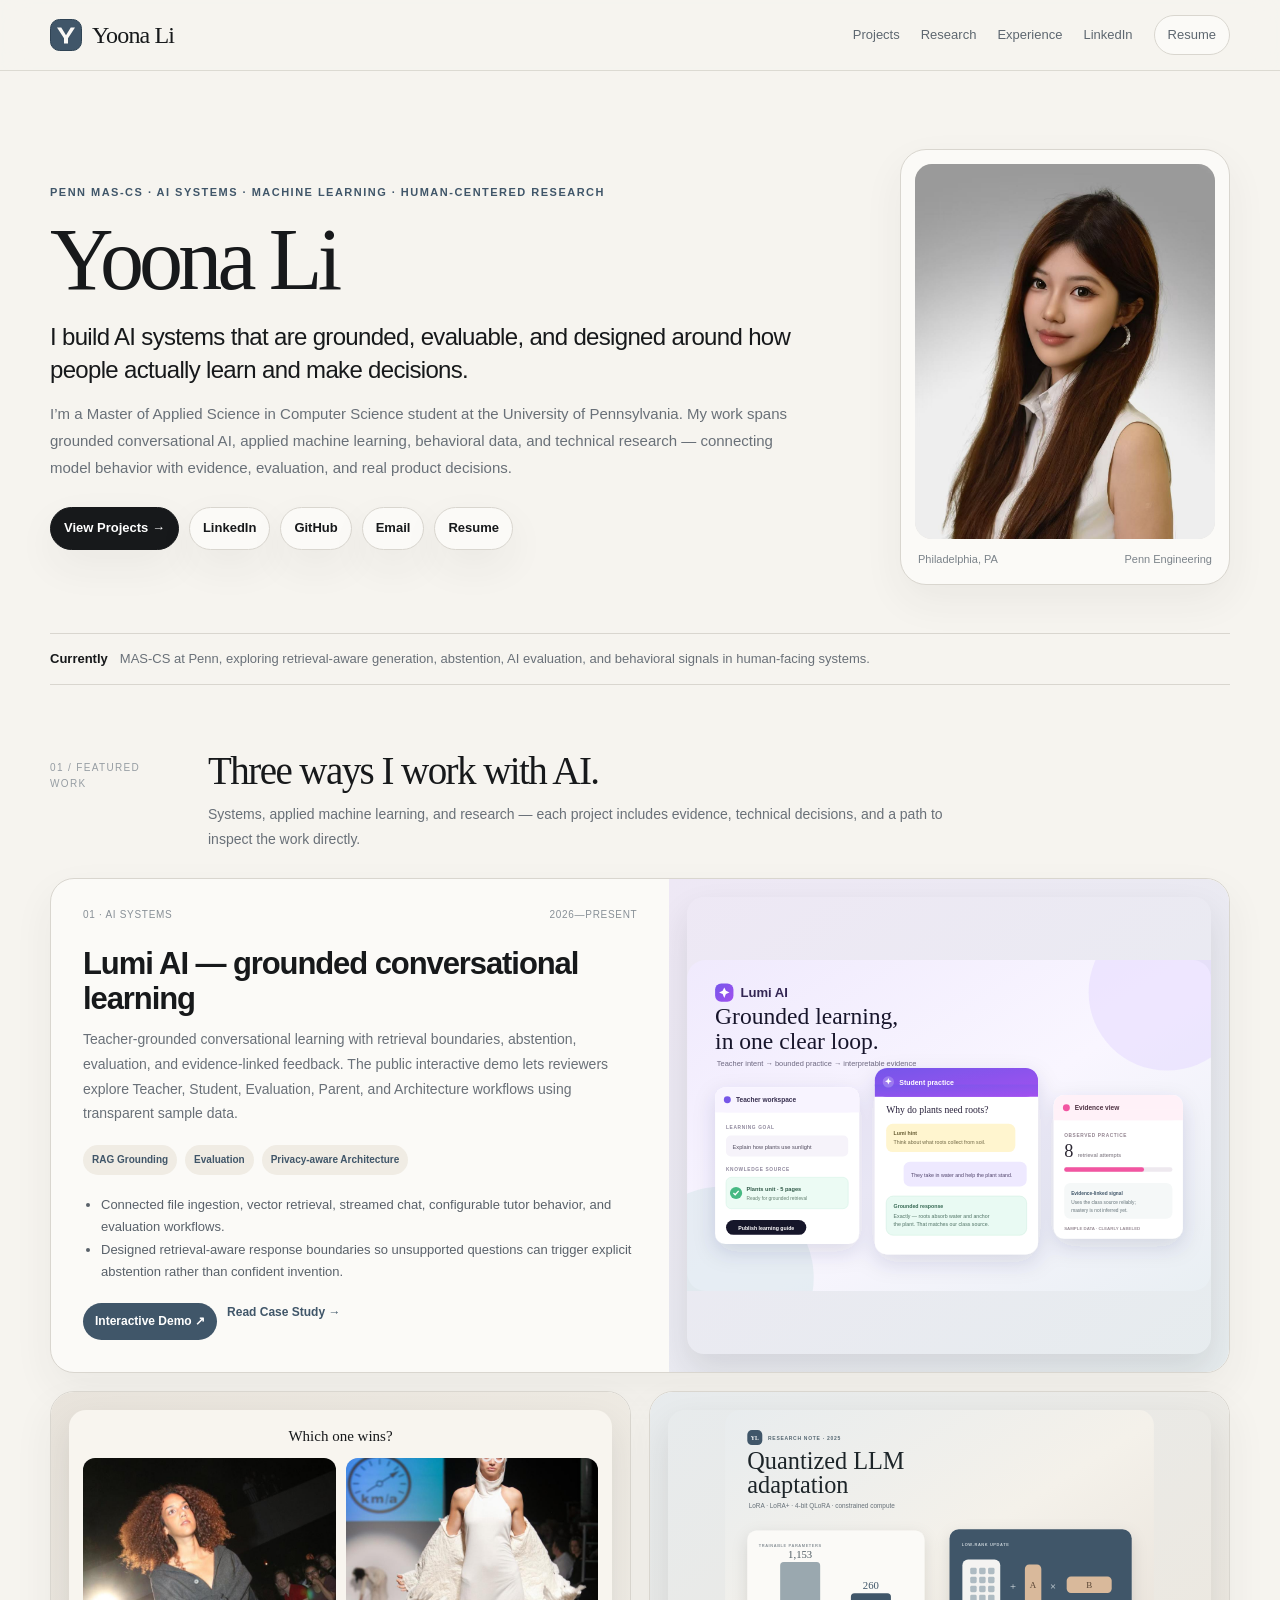
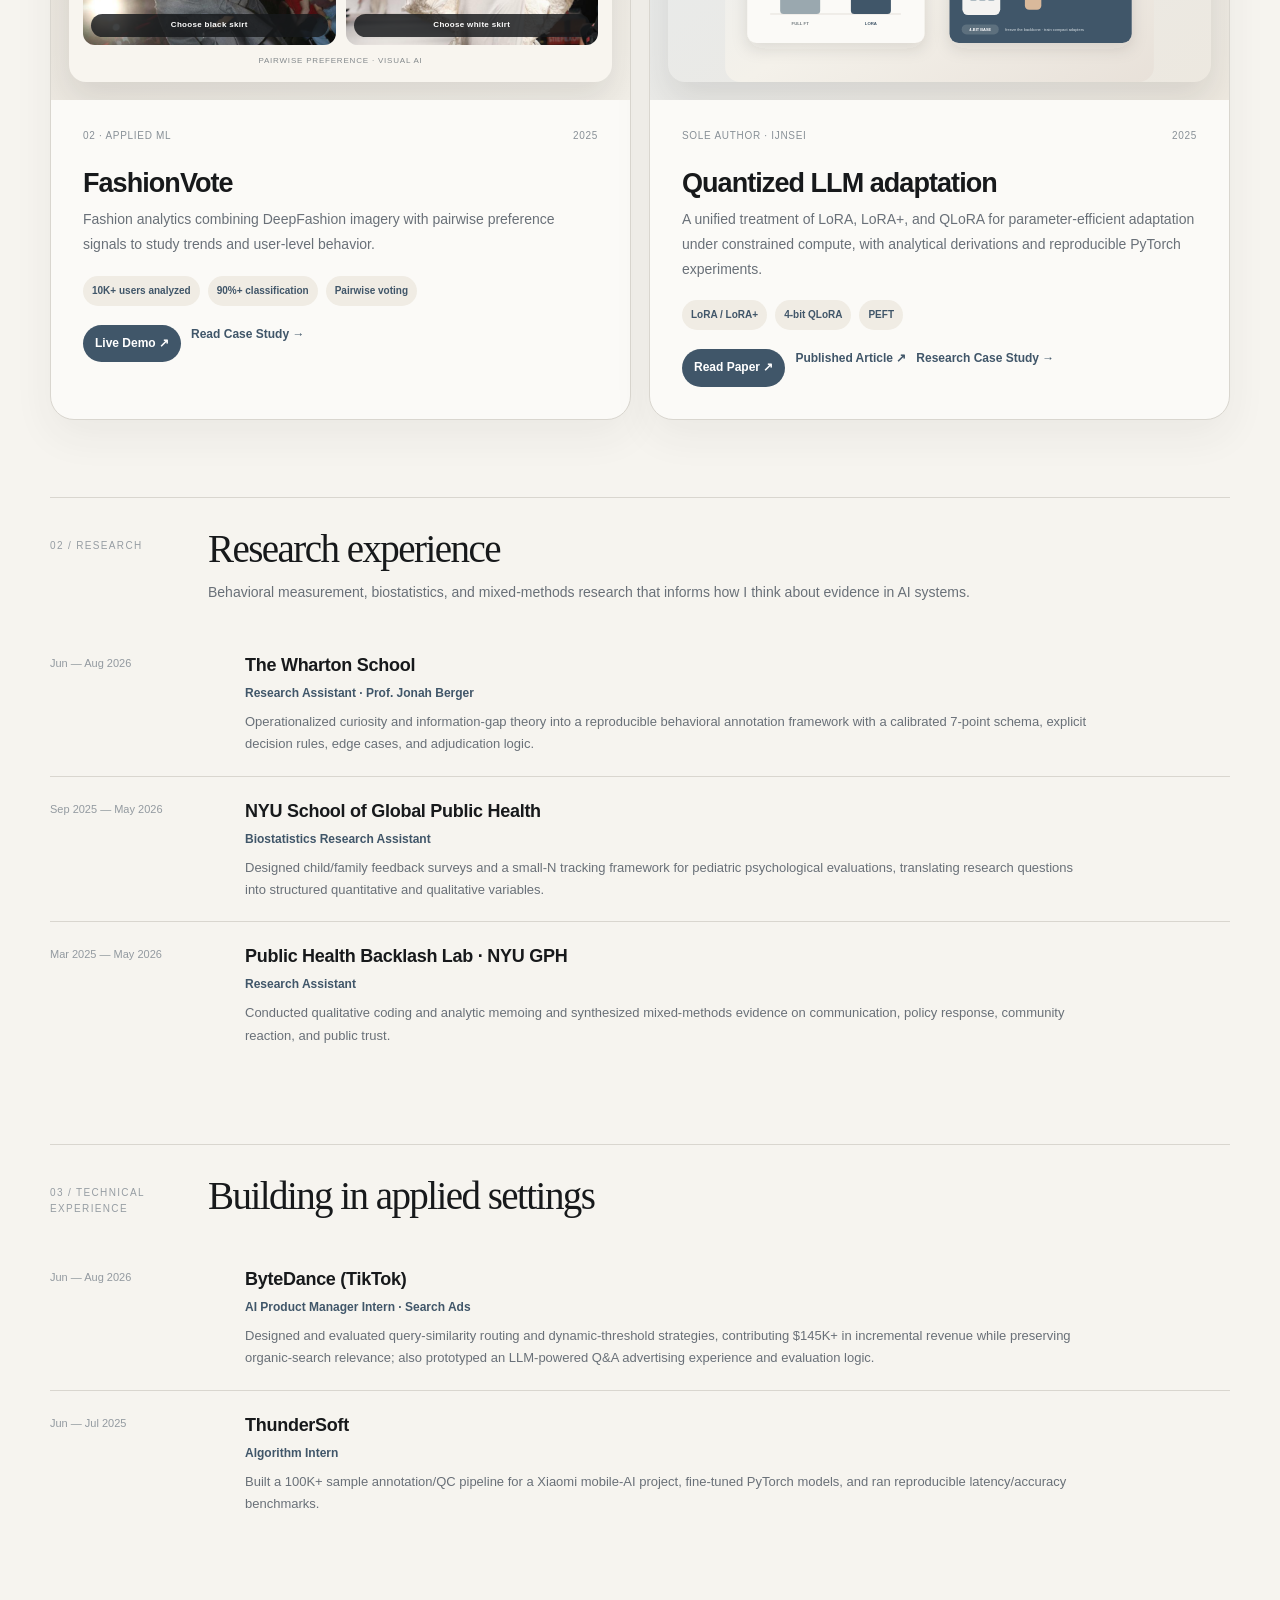
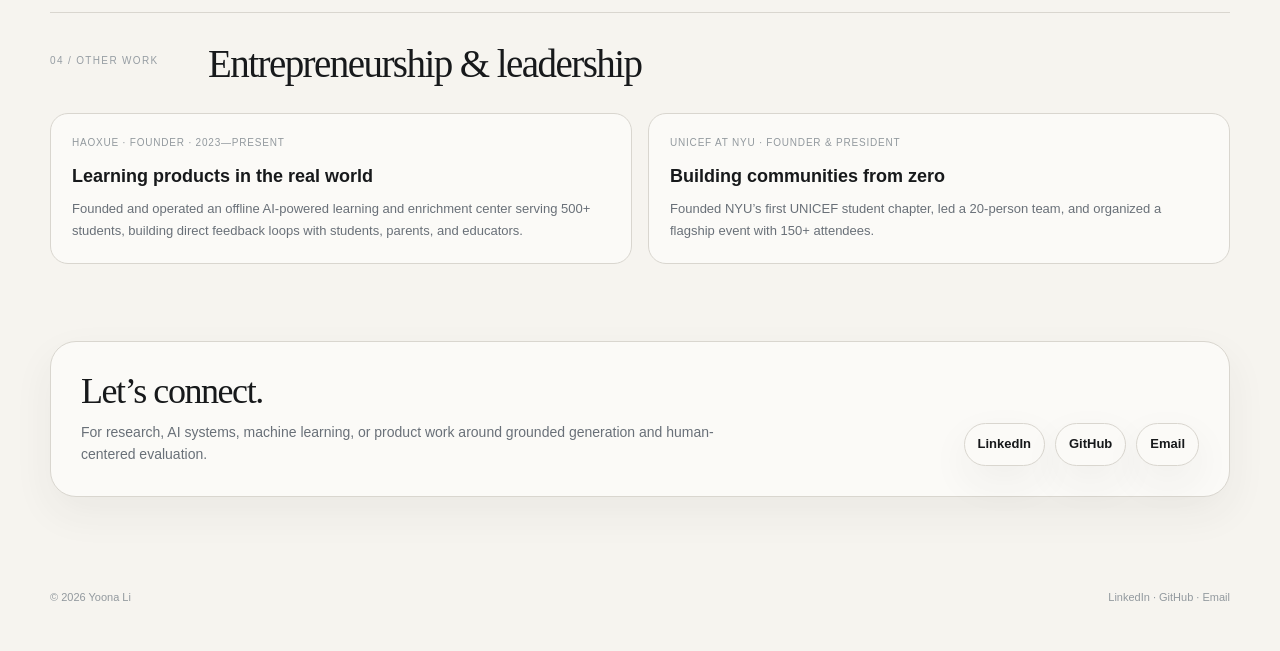
==== index.html @ 70f9a227 "Sync portfolio publication, resume, and project links" ====
<!doctype html><html lang="en"><head><meta charset="utf-8"><meta name="viewport" content="width=device-width,initial-scale=1"><meta name="description" content="Yoona Li — Penn MAS-CS student building grounded AI systems, applied machine learning, and human-centered research."><meta name="theme-color" content="#405669"><title>Yoona Li | AI Systems & Machine Learning</title><link rel="icon" href="assets/favicon.svg" type="image/svg+xml"><link rel="apple-touch-icon" href="assets/yl-mark.svg"><style>
:root{
  --bg:#f6f4ef;--panel:#fbfaf7;--panel2:#f0ece4;--ink:#17191b;--muted:#697078;
  --line:#d9d6cf;--accent:#405669;--accent2:#8b6b56;--accentSoft:#e6ebee;
  --max:1180px;--radius:22px;--shadow:0 16px 42px rgba(57,49,43,.06);
}
*{box-sizing:border-box}html{scroll-behavior:smooth}body{margin:0;background:var(--bg);color:var(--ink);font-family:Inter,-apple-system,BlinkMacSystemFont,"Segoe UI",sans-serif;-webkit-font-smoothing:antialiased;line-height:1.6}a{color:inherit;text-decoration:none}a:hover{opacity:.74}.wrap{width:min(var(--max),calc(100% - 44px));margin:0 auto}
header{position:sticky;top:0;z-index:30;border-bottom:1px solid rgba(217,214,207,.88);background:rgba(246,244,239,.91);backdrop-filter:blur(14px)}.nav{height:70px;display:flex;align-items:center;justify-content:space-between;gap:24px}.brand{display:inline-flex;align-items:center;gap:10px;font-family:Georgia,"Times New Roman",serif;font-size:24px;letter-spacing:-.035em}.brand-mark{width:32px;height:32px;display:inline-flex;flex:0 0 auto}.brand-mark img{display:block;width:100%;height:100%}.navlinks{display:flex;gap:21px;align-items:center;color:#5e6770;font-size:13px}.resume-pill{padding:9px 13px;border:1px solid var(--line);border-radius:999px;background:var(--panel)}
.hero{display:grid;grid-template-columns:minmax(0,1fr) 330px;gap:62px;align-items:center;padding:78px 0 48px}.eyebrow{font-size:11px;font-weight:750;letter-spacing:.135em;text-transform:uppercase;color:var(--accent);margin-bottom:17px}.hero h1,.page-hero h1{font-family:Georgia,"Times New Roman",serif;font-weight:500;letter-spacing:-.055em}.hero h1{margin:0 0 18px;font-size:clamp(54px,8vw,88px);line-height:.95}.hero-title{font-size:24px;line-height:1.38;max-width:760px;letter-spacing:-.028em;margin:0 0 14px}.hero-copy{max-width:760px;color:var(--muted);font-size:15px;line-height:1.8;margin:0}.socials,.actions,.chips{display:flex;flex-wrap:wrap;gap:10px}.socials{margin-top:26px}.social,.btn{display:inline-flex;align-items:center;justify-content:center;gap:7px;padding:10px 13px;background:var(--panel);border:1px solid var(--line);border-radius:999px;font-size:13px;font-weight:650;box-shadow:var(--shadow)}.social.primary,.btn.primary{background:var(--ink);color:#fff;border-color:var(--ink)}.btn.accent{background:var(--accent);color:#fff;border-color:var(--accent)}
.portrait-card{background:var(--panel);border:1px solid var(--line);border-radius:26px;padding:14px;box-shadow:var(--shadow)}.portrait{display:block;width:100%;aspect-ratio:4/5;object-fit:cover;object-position:center top;border-radius:17px;background:#e7e4dd}.portrait-meta{display:flex;justify-content:space-between;gap:12px;padding:12px 3px 1px;color:#7b838a;font-size:11px}
.current-strip{display:flex;gap:12px;align-items:flex-start;border-top:1px solid var(--line);border-bottom:1px solid var(--line);padding:15px 0;margin-bottom:55px;color:var(--muted);font-size:13px}.current-strip strong{color:var(--ink);white-space:nowrap}.section{padding:10px 0 67px}.rule{height:1px;background:var(--line);margin-bottom:30px}.section-head{display:grid;grid-template-columns:130px 1fr;gap:28px;margin-bottom:27px}.sec-no{font-size:10px;letter-spacing:.135em;color:#969da3;padding-top:10px}.section h2,.section-head h2{margin:0;font-family:Georgia,"Times New Roman",serif;font-size:39px;font-weight:500;letter-spacing:-.04em;line-height:1.1}.section-copy{margin:9px 0 0;color:var(--muted);font-size:14px;line-height:1.75;max-width:780px}
.featured{display:grid;gap:18px}.feature-card{background:var(--panel);border:1px solid var(--line);border-radius:24px;box-shadow:var(--shadow);overflow:hidden}.feature-card.hero-project{display:grid;grid-template-columns:1.05fr .95fr;min-height:465px}.feature-copy{padding:31px;display:flex;flex-direction:column}.project-kicker{display:flex;justify-content:space-between;gap:12px;color:#889097;font-size:10px;letter-spacing:.07em;text-transform:uppercase}.feature-copy h3{font-size:31px;line-height:1.12;letter-spacing:-.035em;margin:32px 0 10px}.feature-copy p{color:var(--muted);font-size:14px;line-height:1.78;margin:0}.signal-row{display:flex;gap:8px;flex-wrap:wrap;margin:19px 0}.signal{padding:7px 9px;border-radius:999px;background:var(--panel2);font-size:10px;font-weight:700;color:var(--accent)}.evidence{margin:0 0 20px;padding-left:18px;color:#59616a;font-size:13px;line-height:1.7}.actions{margin-top:auto}.actions a{font-size:12px;font-weight:750;color:var(--accent)}.actions .primary-link{padding:9px 12px;background:var(--accent);border-radius:999px;color:white}.two-cards{display:grid;grid-template-columns:1fr 1fr;gap:18px}.small-feature{display:flex;flex-direction:column}.small-feature .feature-copy h3{font-size:27px}
.preview{position:relative;min-height:100%;padding:24px;background:linear-gradient(145deg,#eef0ec 0%,#e4e8e8 100%);overflow:hidden}.preview:after{content:"DEMO PREVIEW";position:absolute;right:17px;bottom:13px;font-size:9px;letter-spacing:.13em;color:#879098}.window{height:100%;border:1px solid rgba(64,86,105,.17);border-radius:18px;background:#fbfaf7;box-shadow:0 14px 30px rgba(56,61,64,.09);overflow:hidden}.window-top{height:34px;display:flex;align-items:center;gap:6px;padding:0 12px;border-bottom:1px solid #e5e1d9;background:#f5f2eb}.dot{width:7px;height:7px;border-radius:50%;background:#c9c4ba}.demo-body{display:grid;grid-template-columns:94px 1fr;height:calc(100% - 34px)}.demo-nav{padding:14px 10px;border-right:1px solid #e7e3dc;background:#f7f4ee}.demo-nav span{display:block;font-size:8px;color:#858b8f;padding:7px 5px;border-radius:6px;margin-bottom:3px}.demo-nav span.active{background:#e5eaec;color:#405669;font-weight:700}.demo-content{padding:16px}.mini-label{font-size:8px;color:#8c9296;letter-spacing:.1em;text-transform:uppercase}.mini-title{font-family:Georgia,serif;font-size:17px;margin:5px 0 12px}.knowledge{border:1px solid #ddd9d0;border-radius:10px;padding:9px;margin-bottom:9px}.knowledge strong{display:block;font-size:9px}.knowledge span{font-size:8px;color:#777f84}.chat{display:grid;gap:7px;margin-top:8px}.bubble{max-width:82%;padding:8px 9px;border-radius:10px;font-size:8px;line-height:1.5;background:#ede9e1;color:#5d646a}.bubble.ai{margin-left:auto;background:#e2eaed;color:#3e535f}.source-line{font-size:7px;color:#667b87;margin-top:3px}.rubrics{display:grid;grid-template-columns:repeat(3,1fr);gap:5px;margin-top:9px}.rubric{font-size:7px;padding:7px;border-radius:7px;background:#eef0ec;color:#687078}.rubric b{display:block;color:#405669;font-size:8px}
.vote-preview{background:linear-gradient(145deg,#eee9e1,#e6e8e5);display:grid;place-items:center}.vote-shell{width:90%;height:85%;border:1px solid rgba(64,86,105,.16);background:#fbfaf7;border-radius:18px;padding:15px;box-shadow:0 14px 30px rgba(56,61,64,.08)}.vote-title{text-align:center;font-family:Georgia,serif;font-size:16px;margin:2px 0 12px}.looks{display:grid;grid-template-columns:1fr 1fr;gap:9px}.look{height:94px;border-radius:10px;background:linear-gradient(160deg,#d5d1c9,#f1eee7);display:flex;align-items:flex-end;justify-content:center;padding:8px;font-size:8px;color:#6d747a;position:relative}.look:before{content:"";position:absolute;width:42px;height:56px;top:14px;border-radius:18px 18px 11px 11px;background:#aab2b5;clip-path:polygon(20% 0,37% 9%,63% 9%,80% 0,100% 19%,82% 34%,82% 100%,18% 100%,18% 34%,0 19%)}.look:nth-child(2):before{background:#8d827a}.vote-buttons{display:grid;grid-template-columns:1fr 1fr;gap:9px;margin-top:8px}.vote-buttons span{text-align:center;padding:6px;border-radius:999px;background:#405669;color:#fff;font-size:8px}.vote-meta{text-align:center;margin-top:8px;font-size:7px;color:#8a9093}
.project-visual{position:relative;padding:18px;display:flex;align-items:center;justify-content:center;overflow:hidden}.project-visual>img{display:block;width:100%;height:100%;object-fit:contain;border-radius:17px;box-shadow:0 16px 34px rgba(40,40,35,.11)}.hero-project .project-visual{grid-column:2;grid-row:1;min-height:465px;background:linear-gradient(145deg,#eee8f5,#e6ecee)}.hero-project .project-content{grid-column:1;grid-row:1}.small-feature .project-visual{width:100%;height:auto;min-height:0;aspect-ratio:16/8.5;flex:0 0 auto;background:#ece8e1}.feature-card .project-content{padding:28px 32px 32px;overflow:visible}.project-content h3,.project-content h2{margin-top:0;position:relative;z-index:1}.hero-project .project-kicker,.small-feature .project-kicker{margin-bottom:24px}.hero-project .project-content h3{margin:0 0 10px}.small-feature .project-content h3{margin:0 0 9px}.project-visual.fashion-visual{background:linear-gradient(145deg,#e8e3db,#f1eee7)}.project-visual.research-visual{background:linear-gradient(145deg,#e7ebed,#ede8df)}.fashion-composite{width:100%;height:100%;padding:14px;border-radius:17px;background:#f8f5ef;box-shadow:0 16px 34px rgba(40,40,35,.11);display:grid;grid-template-rows:auto 1fr auto;gap:10px}.fv-title{text-align:center;font-family:Georgia,serif;font-size:15px}.fv-looks{display:grid;grid-template-columns:1fr 1fr;gap:10px;min-height:0}.fv-look{position:relative;overflow:hidden;border-radius:12px;background:#ddd}.fv-look img{width:100%;height:100%;display:block;object-fit:cover;object-position:center 24%}.fv-look span{position:absolute;left:8px;right:8px;bottom:8px;padding:5px 7px;border-radius:999px;background:rgba(23,25,27,.82);color:#fff;text-align:center;font-size:8px;font-weight:750;letter-spacing:.04em}.fv-meta{text-align:center;font-size:8px;letter-spacing:.1em;color:#83898c;text-transform:uppercase}
.list{display:grid}.row{display:grid;grid-template-columns:165px 1fr;gap:30px;padding:20px 0;border-top:1px solid var(--line)}.row:first-child{border-top:0}.date{font-size:11px;color:#939aa0;padding-top:4px}.row h3{margin:0;font-size:18px;letter-spacing:-.015em}.role{color:var(--accent);font-weight:700;font-size:12px;margin:4px 0 8px}.row p{color:var(--muted);font-size:13px;line-height:1.72;margin:0;max-width:850px}
.other-grid{display:grid;grid-template-columns:1fr 1fr;gap:16px}.other-card{border:1px solid var(--line);background:var(--panel);border-radius:18px;padding:21px}.other-card h3{margin:0 0 7px;font-size:18px}.other-card p{margin:0;color:var(--muted);font-size:13px;line-height:1.7}.other-card .micro{font-size:10px;letter-spacing:.08em;text-transform:uppercase;color:#92999e;margin-bottom:11px}
.contact{display:grid;grid-template-columns:1fr auto;gap:30px;align-items:end;border:1px solid var(--line);background:var(--panel);border-radius:26px;padding:30px;box-shadow:var(--shadow)}.contact h2{font-size:36px}.contact p{margin:9px 0 0;color:var(--muted);font-size:14px;max-width:650px}.contact-actions{display:flex;gap:10px;flex-wrap:wrap;justify-content:flex-end}footer{padding:25px 0 45px;color:#92999e;font-size:11px;display:flex;justify-content:space-between;gap:20px}
.page-hero{padding:58px 0 30px}.breadcrumb{font-size:12px;color:#858e95;margin-bottom:20px}.page-hero h1{font-size:clamp(44px,7vw,72px);line-height:1;margin:0 0 14px}.page-lead{font-size:19px;line-height:1.55;max-width:850px;color:#3d4348;margin:0}.meta-bar{display:flex;flex-wrap:wrap;gap:8px;margin-top:20px}.meta-chip{font-size:10px;font-weight:700;color:var(--accent);padding:7px 9px;background:var(--panel2);border-radius:999px}.detail-grid{display:grid;grid-template-columns:1fr 300px;gap:30px}.article{background:var(--panel);border:1px solid var(--line);border-radius:22px;padding:30px;box-shadow:var(--shadow)}.article h2{font-size:27px;margin:36px 0 12px}.article h2:first-child{margin-top:0}.article h3{font-size:17px;margin:22px 0 7px}.article p,.article li{font-size:14px;color:#5d666e;line-height:1.82}.article ul{padding-left:20px}.article .callout{padding:17px 18px;border-radius:14px;background:var(--panel2);border-left:3px solid var(--accent);margin:20px 0;color:#53606a;font-size:13px}.sidebar{display:grid;gap:13px;align-content:start}.side-card{background:var(--panel);border:1px solid var(--line);border-radius:17px;padding:18px}.side-card h4{margin:0 0 10px;text-transform:uppercase;letter-spacing:.09em;font-size:9px;color:#92999e}.side-card p{margin:0;font-size:13px;line-height:1.7;color:#56616a}.side-links{display:grid;gap:9px;font-size:13px;font-weight:750;color:var(--accent)}.arch-grid{display:grid;grid-template-columns:1fr 1fr;gap:12px;margin:14px 0}.arch{padding:16px;border:1px solid var(--line);border-radius:14px;background:#f8f6f1}.arch h3{margin:0 0 8px;font-size:14px}.arch p{font-size:12px;margin:0;color:#6f767b;line-height:1.65}.diagram{display:flex;gap:7px;flex-wrap:wrap;margin-top:12px}.node{font-size:9px;padding:7px 8px;border:1px solid #d8d4cb;border-radius:7px;background:white;color:#58636a}.figure{margin:20px 0}.figure img{width:100%;border:1px solid var(--line);border-radius:14px;background:white}.caption{font-size:10px;color:#8b9297;margin-top:6px}
@media(max-width:900px){.hero{grid-template-columns:1fr;gap:30px;padding-top:52px}.portrait-card{max-width:330px}.feature-card.hero-project{grid-template-columns:1fr;min-height:0}.hero-project .project-visual,.hero-project .project-content{grid-column:1;grid-row:auto}.hero-project .project-visual{min-height:0;aspect-ratio:16/9}.two-cards,.other-grid,.detail-grid,.arch-grid{grid-template-columns:1fr}.section-head{grid-template-columns:1fr;gap:5px}.row{grid-template-columns:1fr;gap:7px}.contact{grid-template-columns:1fr}.contact-actions{justify-content:flex-start}}
@media(max-width:650px){.wrap{width:min(var(--max),calc(100% - 26px))}.navlinks{gap:12px}.brand{font-size:19px;white-space:nowrap}.brand-mark{width:29px;height:29px}.hero-title{font-size:20px}.current-strip{display:block}.current-strip strong{display:block;margin-bottom:4px}.two-cards{grid-template-columns:1fr}.feature-card .project-content{padding:28px 24px 30px}.feature-copy{padding:23px}.navlinks a:nth-child(2),.navlinks a:nth-child(3),.navlinks a:nth-child(4){display:none}}

/* Portrait crop tuned for the real uploaded headshot */
.hero-photo img,
.portrait img,
.profile-card img,
.hero-card img{
  object-fit: cover !important;
  object-position: 50% 34% !important;
}

</style></head><body><header><div class="wrap nav"><a class="brand" href="index.html" aria-label="Yoona Li home"><span class="brand-mark"><img src="assets/yl-mark.svg" alt=""></span><span>Yoona Li</span></a><nav class="navlinks"><a href="#work">Projects</a><a href="#research">Research</a><a href="#experience">Experience</a><a href="https://www.linkedin.com/in/yoona-l-3b94a5281" target="_blank" rel="noopener">LinkedIn</a><a class="resume-pill" href="assets/Yoona_Li_Resume.pdf" target="_blank">Resume</a></nav></div></header><main class="wrap">
<section class="hero"><div><div class="eyebrow">Penn MAS-CS · AI Systems · Machine Learning · Human-Centered Research</div><h1>Yoona Li</h1><p class="hero-title">I build AI systems that are grounded, evaluable, and designed around how people actually learn and make decisions.</p><p class="hero-copy">I’m a Master of Applied Science in Computer Science student at the University of Pennsylvania. My work spans grounded conversational AI, applied machine learning, behavioral data, and technical research — connecting model behavior with evidence, evaluation, and real product decisions.</p><div class="socials"><a class="social primary" href="#work">View Projects →</a><a class="social" href="https://www.linkedin.com/in/yoona-l-3b94a5281" target="_blank" rel="noopener">LinkedIn</a><a class="social" href="https://github.com/wansongyi" target="_blank" rel="noopener">GitHub</a><a class="social" href="mailto:yoonali@engineering.upenn.edu">Email</a><a class="social" href="assets/Yoona_Li_Resume.pdf" target="_blank">Resume</a></div></div><aside class="portrait-card"><img class="portrait" src="assets/yoona-headshot.jpg" alt="Yoona Li portrait"><div class="portrait-meta"><span>Philadelphia, PA</span><span>Penn Engineering</span></div></aside></section>
<div class="current-strip"><strong>Currently</strong><span>MAS-CS at Penn, exploring retrieval-aware generation, abstention, AI evaluation, and behavioral signals in human-facing systems.</span></div>
<section id="work" class="section"><div class="section-head"><div class="sec-no">01 / FEATURED WORK</div><div><h2>Three ways I work with AI.</h2><p class="section-copy">Systems, applied machine learning, and research — each project includes evidence, technical decisions, and a path to inspect the work directly.</p></div></div><div class="featured">
<article class="feature-card hero-project project-card"><div class="project-visual lumi-visual"><img src="assets/lumi-cover.svg" alt="Lumi AI teacher, student, and parent product workflow"></div><div class="feature-copy project-content"><div class="project-kicker"><span>01 · AI SYSTEMS</span><span>2026—Present</span></div><h3>Lumi AI — grounded conversational learning</h3><p>Teacher-grounded conversational learning with retrieval boundaries, abstention, evaluation, and evidence-linked feedback. The public interactive demo lets reviewers explore Teacher, Student, Evaluation, Parent, and Architecture workflows using transparent sample data.</p><div class="signal-row"><span class="signal">RAG Grounding</span><span class="signal">Evaluation</span><span class="signal">Privacy-aware Architecture</span></div><ul class="evidence"><li>Connected file ingestion, vector retrieval, streamed chat, configurable tutor behavior, and evaluation workflows.</li><li>Designed retrieval-aware response boundaries so unsupported questions can trigger explicit abstention rather than confident invention.</li></ul><div class="actions"><a class="primary-link" href="https://portfolio-demo.lumi-ai-32v.pages.dev/" target="_blank" rel="noopener">Interactive Demo ↗</a><a href="projects/lumi/index.html">Read Case Study →</a></div></div></article>
<div class="two-cards"><article class="feature-card small-feature project-card"><div class="project-visual fashion-visual"><div class="fashion-composite" role="img" aria-label="FashionVote pairwise clothing voting interface"><div class="fv-title">Which one wins?</div><div class="fv-looks"><div class="fv-look"><img src="assets/fashionvote-look-a.jpg" alt="Black skirt fashion look"><span>Choose black skirt</span></div><div class="fv-look"><img src="assets/fashionvote-look-b.jpg" alt="White skirt fashion look"><span>Choose white skirt</span></div></div><div class="fv-meta">Pairwise preference · Visual AI</div></div></div><div class="feature-copy project-content"><div class="project-kicker"><span>02 · APPLIED ML</span><span>2025</span></div><h3>FashionVote</h3><p>Fashion analytics combining DeepFashion imagery with pairwise preference signals to study trends and user-level behavior.</p><div class="signal-row"><span class="signal">10K+ users analyzed</span><span class="signal">90%+ classification</span><span class="signal">Pairwise voting</span></div><div class="actions"><a class="primary-link" href="https://fashionvote-demo.onrender.com" target="_blank" rel="noopener">Live Demo ↗</a><a href="projects/fashionvote/index.html">Read Case Study →</a></div></div></article>
<article class="feature-card small-feature project-card"><div class="project-visual research-visual"><img src="assets/llm-cover.svg" alt="Quantized LLM adaptation research preview"></div><div class="feature-copy project-content"><div class="project-kicker"><span>SOLE AUTHOR · IJNSEI</span><span>2025</span></div><h3>Quantized LLM adaptation</h3><p>A unified treatment of LoRA, LoRA+, and QLoRA for parameter-efficient adaptation under constrained compute, with analytical derivations and reproducible PyTorch experiments.</p><div class="signal-row"><span class="signal">LoRA / LoRA+</span><span class="signal">4-bit QLoRA</span><span class="signal">PEFT</span></div><div class="actions"><a class="primary-link" href="assets/Quantized_LLM_Paper.pdf" target="_blank" rel="noopener">Read Paper ↗</a><a href="https://globalacadbridge.org/IJNSEI/article/view/8" target="_blank" rel="noopener">Published Article ↗</a><a href="projects/quantized-llm/index.html">Research Case Study →</a></div></div></article></div></div></section>
<section id="research" class="section"><div class="rule"></div><div class="section-head"><div class="sec-no">02 / RESEARCH</div><div><h2>Research experience</h2><p class="section-copy">Behavioral measurement, biostatistics, and mixed-methods research that informs how I think about evidence in AI systems.</p></div></div><div class="list"><div class="row"><div class="date">Jun — Aug 2026</div><div><h3>The Wharton School</h3><div class="role">Research Assistant · Prof. Jonah Berger</div><p>Operationalized curiosity and information-gap theory into a reproducible behavioral annotation framework with a calibrated 7-point schema, explicit decision rules, edge cases, and adjudication logic.</p></div></div><div class="row"><div class="date">Sep 2025 — May 2026</div><div><h3>NYU School of Global Public Health</h3><div class="role">Biostatistics Research Assistant</div><p>Designed child/family feedback surveys and a small-N tracking framework for pediatric psychological evaluations, translating research questions into structured quantitative and qualitative variables.</p></div></div><div class="row"><div class="date">Mar 2025 — May 2026</div><div><h3>Public Health Backlash Lab · NYU GPH</h3><div class="role">Research Assistant</div><p>Conducted qualitative coding and analytic memoing and synthesized mixed-methods evidence on communication, policy response, community reaction, and public trust.</p></div></div></div></section>
<section id="experience" class="section"><div class="rule"></div><div class="section-head"><div class="sec-no">03 / TECHNICAL EXPERIENCE</div><div><h2>Building in applied settings</h2></div></div><div class="list"><div class="row"><div class="date">Jun — Aug 2026</div><div><h3>ByteDance (TikTok)</h3><div class="role">AI Product Manager Intern · Search Ads</div><p>Designed and evaluated query-similarity routing and dynamic-threshold strategies, contributing $145K+ in incremental revenue while preserving organic-search relevance; also prototyped an LLM-powered Q&A advertising experience and evaluation logic.</p></div></div><div class="row"><div class="date">Jun — Jul 2025</div><div><h3>ThunderSoft</h3><div class="role">Algorithm Intern</div><p>Built a 100K+ sample annotation/QC pipeline for a Xiaomi mobile-AI project, fine-tuned PyTorch models, and ran reproducible latency/accuracy benchmarks.</p></div></div></div></section>
<section class="section"><div class="rule"></div><div class="section-head"><div class="sec-no">04 / OTHER WORK</div><div><h2>Entrepreneurship & leadership</h2></div></div><div class="other-grid"><div class="other-card"><div class="micro">HaoXue · Founder · 2023—Present</div><h3>Learning products in the real world</h3><p>Founded and operated an offline AI-powered learning and enrichment center serving 500+ students, building direct feedback loops with students, parents, and educators.</p></div><div class="other-card"><div class="micro">UNICEF at NYU · Founder & President</div><h3>Building communities from zero</h3><p>Founded NYU’s first UNICEF student chapter, led a 20-person team, and organized a flagship event with 150+ attendees.</p></div></div></section>
<section class="section"><div class="contact"><div><h2>Let’s connect.</h2><p>For research, AI systems, machine learning, or product work around grounded generation and human-centered evaluation.</p></div><div class="contact-actions"><a class="social" href="https://www.linkedin.com/in/yoona-l-3b94a5281" target="_blank" rel="noopener">LinkedIn</a><a class="social" href="https://github.com/wansongyi" target="_blank" rel="noopener">GitHub</a><a class="social" href="mailto:yoonali@engineering.upenn.edu">Email</a></div></div></section>
</main><div class="wrap"><footer><span>© 2026 Yoona Li</span><span><a href="https://www.linkedin.com/in/yoona-l-3b94a5281" target="_blank" rel="noopener">LinkedIn</a> · <a href="https://github.com/wansongyi" target="_blank" rel="noopener">GitHub</a> · <a href="mailto:yoonali@engineering.upenn.edu">Email</a></span></footer></div></body></html>
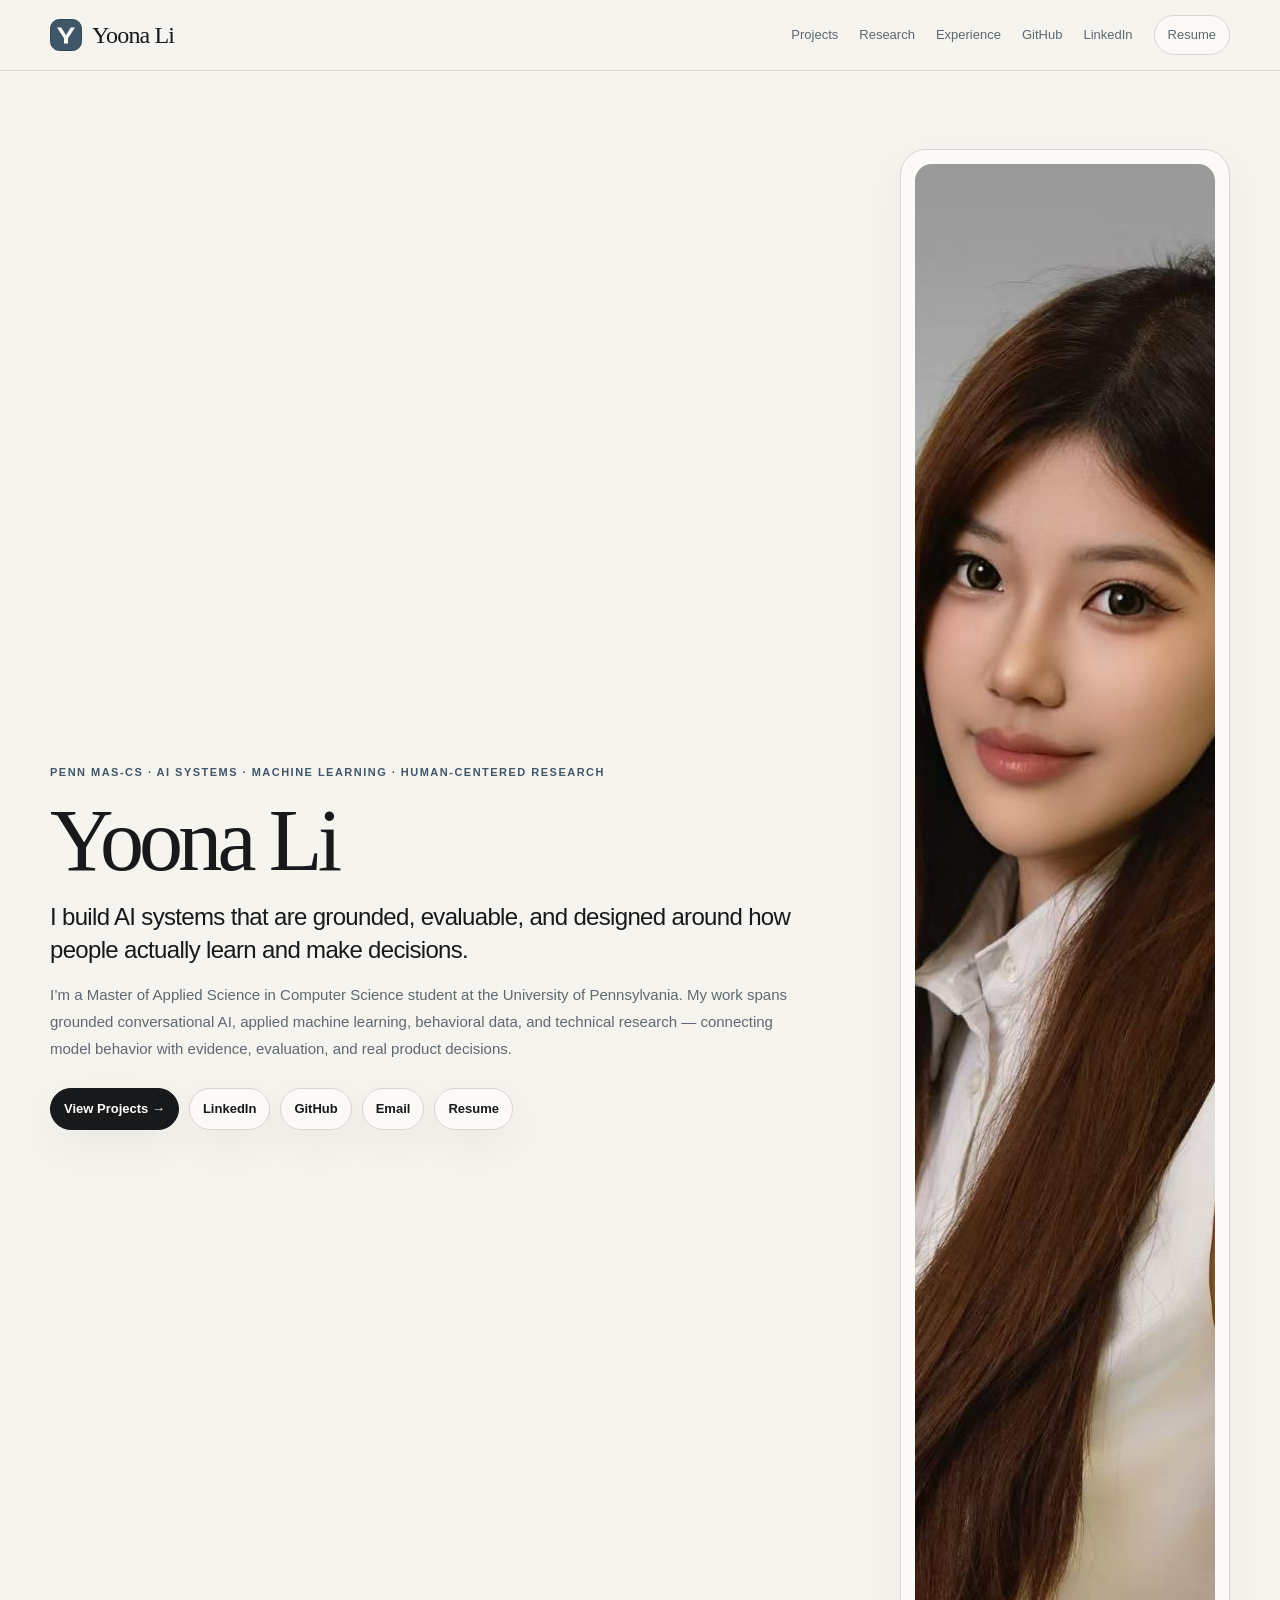
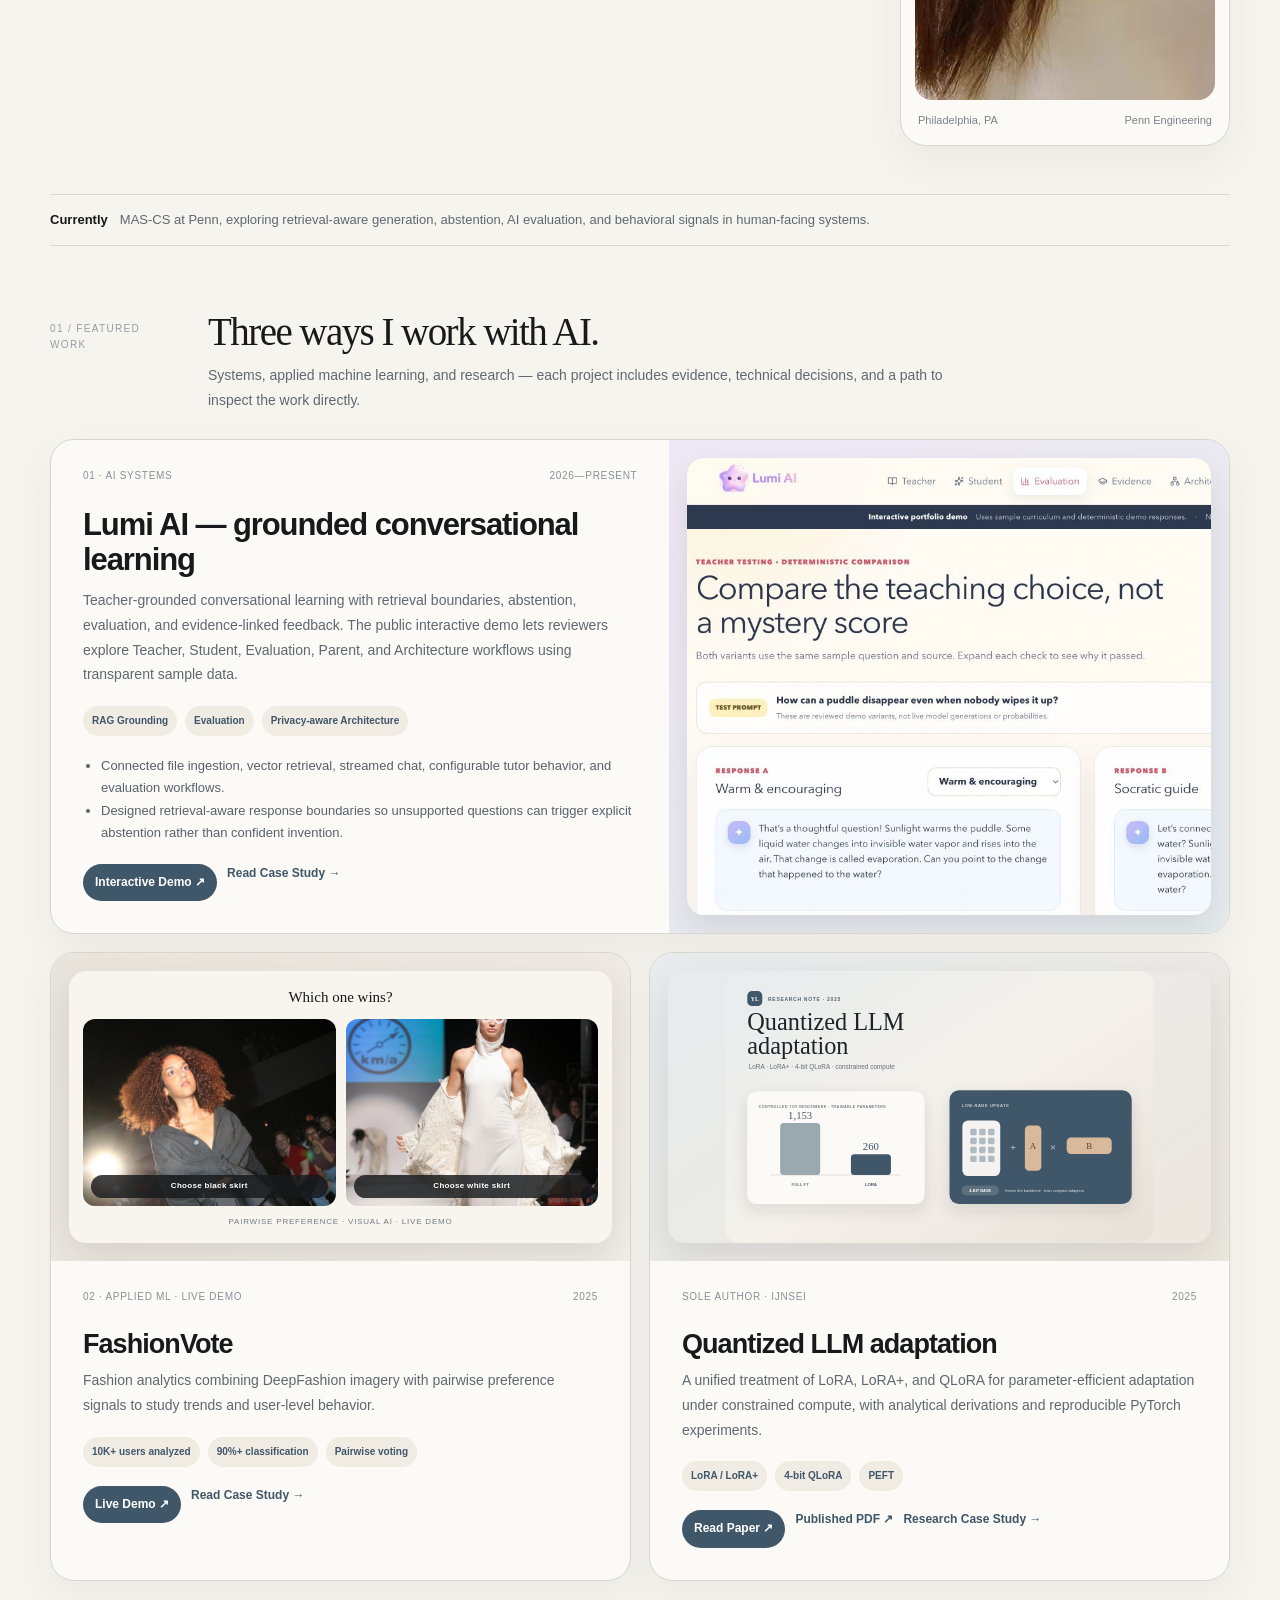
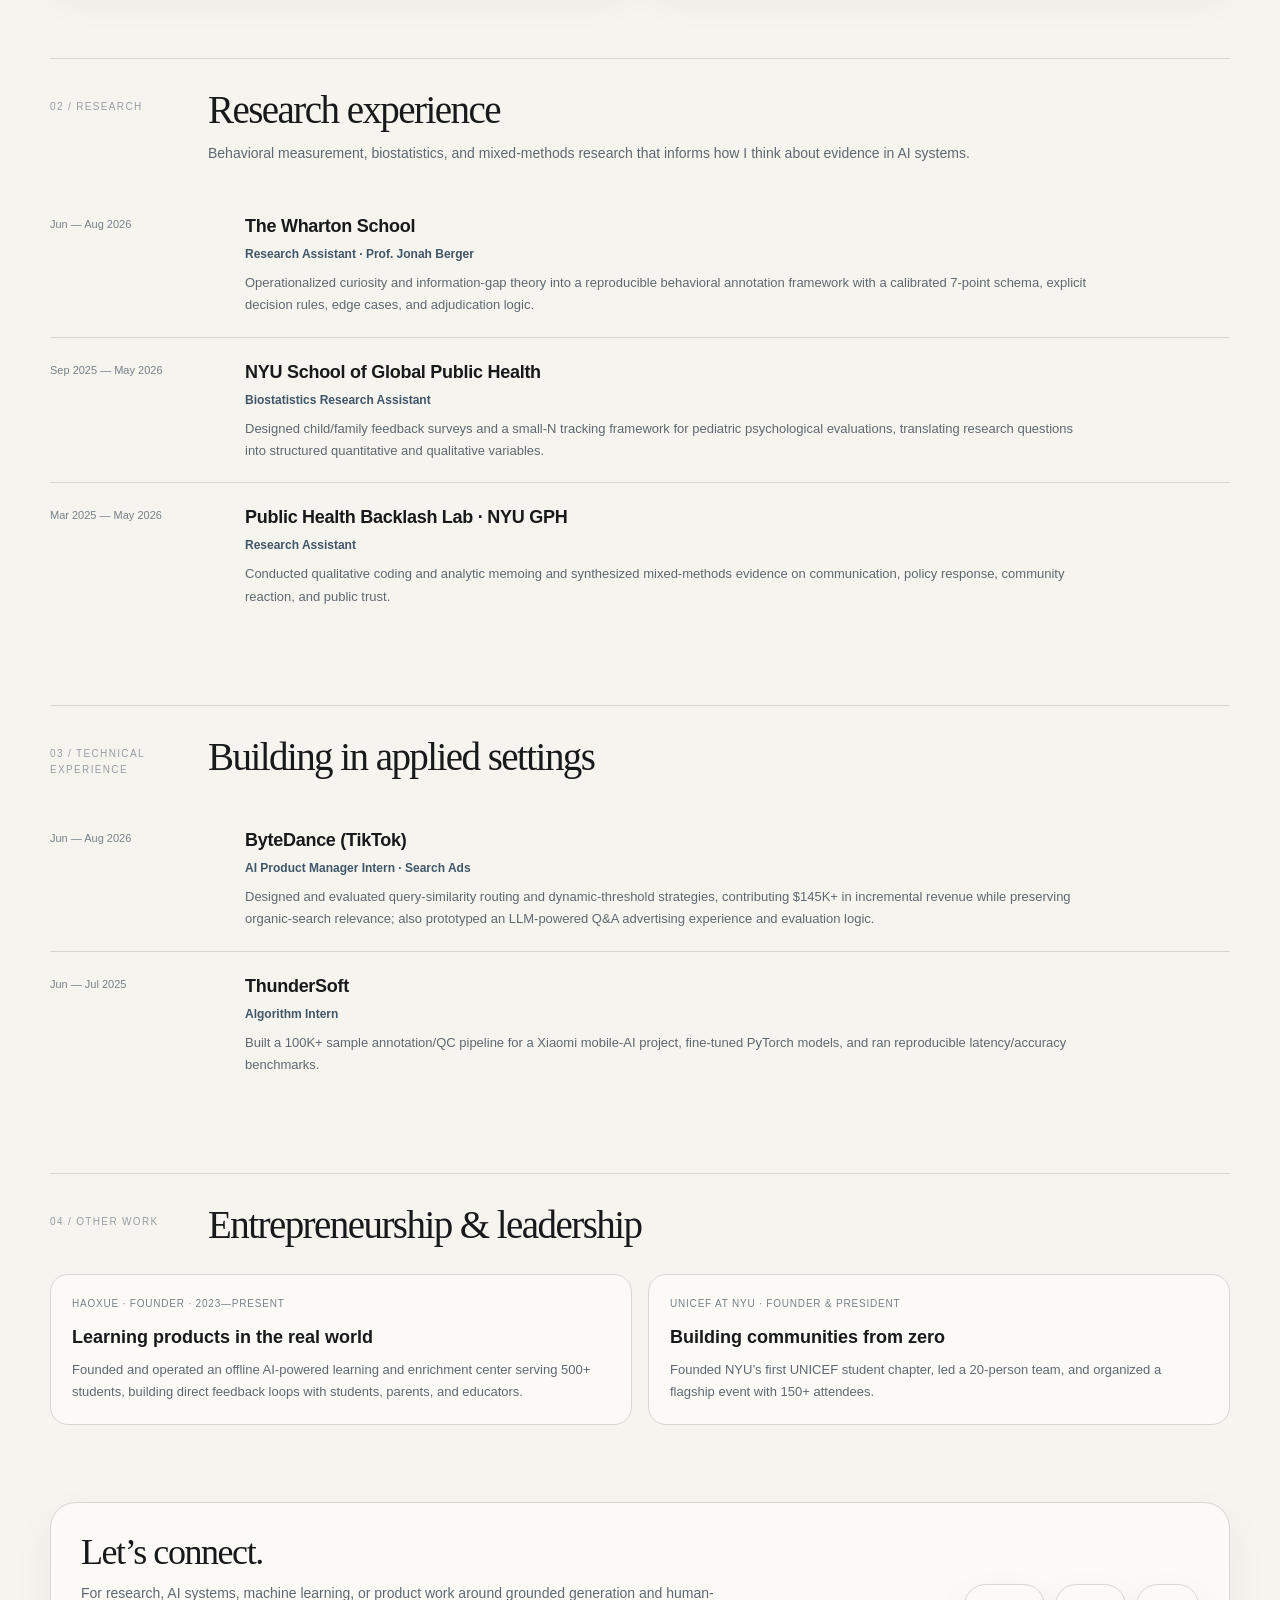
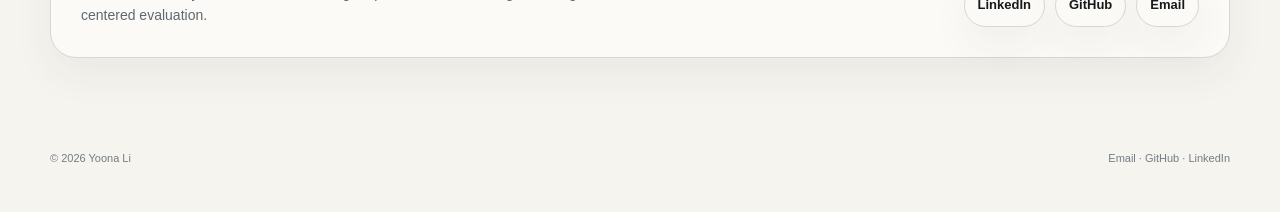
==== commit bc63fb7c: "Final portfolio polish and consistency pass" ====
--- a/index.html
+++ b/index.html
@@ -1,6 +1,6 @@
-<!doctype html><html lang="en"><head><meta charset="utf-8"><meta name="viewport" content="width=device-width,initial-scale=1"><meta name="description" content="Yoona Li — Penn MAS-CS student building grounded AI systems, applied machine learning, and human-centered research."><meta name="theme-color" content="#405669"><title>Yoona Li | AI Systems & Machine Learning</title><link rel="icon" href="assets/favicon.svg" type="image/svg+xml"><link rel="apple-touch-icon" href="assets/yl-mark.svg"><style>
+<!doctype html><html lang="en"><head><meta charset="utf-8"><meta name="viewport" content="width=device-width,initial-scale=1"><meta name="description" content="Yoona Li — Penn MAS-CS student building grounded AI systems, applied machine learning, and human-centered research."><meta name="theme-color" content="#405669"><meta property="og:title" content="Yoona Li — AI Systems &amp; Research"><meta property="og:description" content="Penn MAS-CS student building grounded AI systems, applied ML projects, and human-centered research."><meta property="og:url" content="https://wansongyi.github.io/yoona-application-site/"><meta property="og:type" content="website"><meta property="og:image" content="https://wansongyi.github.io/yoona-application-site/assets/social-preview.png"><meta property="og:image:width" content="1200"><meta property="og:image:height" content="630"><meta property="og:image:alt" content="Yoona Li — AI Systems, Machine Learning, and Human-Centered Research"><meta name="twitter:card" content="summary_large_image"><meta name="twitter:title" content="Yoona Li — AI Systems &amp; Research"><meta name="twitter:description" content="Penn MAS-CS student building grounded AI systems, applied ML projects, and human-centered research."><meta name="twitter:image" content="https://wansongyi.github.io/yoona-application-site/assets/social-preview.png"><link rel="canonical" href="https://wansongyi.github.io/yoona-application-site/"><title>Yoona Li | AI Systems &amp; Machine Learning</title><link rel="icon" href="assets/favicon.svg" type="image/svg+xml"><link rel="apple-touch-icon" href="assets/yl-mark.svg"><style>
 :root{
-  --bg:#f6f4ef;--panel:#fbfaf7;--panel2:#f0ece4;--ink:#17191b;--muted:#697078;
+  --bg:#f6f4ef;--panel:#fbfaf7;--panel2:#f0ece4;--ink:#17191b;--muted:#5f6870;
   --line:#d9d6cf;--accent:#405669;--accent2:#8b6b56;--accentSoft:#e6ebee;
   --max:1180px;--radius:22px;--shadow:0 16px 42px rgba(57,49,43,.06);
 }
@@ -12,13 +12,13 @@
 .featured{display:grid;gap:18px}.feature-card{background:var(--panel);border:1px solid var(--line);border-radius:24px;box-shadow:var(--shadow);overflow:hidden}.feature-card.hero-project{display:grid;grid-template-columns:1.05fr .95fr;min-height:465px}.feature-copy{padding:31px;display:flex;flex-direction:column}.project-kicker{display:flex;justify-content:space-between;gap:12px;color:#889097;font-size:10px;letter-spacing:.07em;text-transform:uppercase}.feature-copy h3{font-size:31px;line-height:1.12;letter-spacing:-.035em;margin:32px 0 10px}.feature-copy p{color:var(--muted);font-size:14px;line-height:1.78;margin:0}.signal-row{display:flex;gap:8px;flex-wrap:wrap;margin:19px 0}.signal{padding:7px 9px;border-radius:999px;background:var(--panel2);font-size:10px;font-weight:700;color:var(--accent)}.evidence{margin:0 0 20px;padding-left:18px;color:#59616a;font-size:13px;line-height:1.7}.actions{margin-top:auto}.actions a{font-size:12px;font-weight:750;color:var(--accent)}.actions .primary-link{padding:9px 12px;background:var(--accent);border-radius:999px;color:white}.two-cards{display:grid;grid-template-columns:1fr 1fr;gap:18px}.small-feature{display:flex;flex-direction:column}.small-feature .feature-copy h3{font-size:27px}
 .preview{position:relative;min-height:100%;padding:24px;background:linear-gradient(145deg,#eef0ec 0%,#e4e8e8 100%);overflow:hidden}.preview:after{content:"DEMO PREVIEW";position:absolute;right:17px;bottom:13px;font-size:9px;letter-spacing:.13em;color:#879098}.window{height:100%;border:1px solid rgba(64,86,105,.17);border-radius:18px;background:#fbfaf7;box-shadow:0 14px 30px rgba(56,61,64,.09);overflow:hidden}.window-top{height:34px;display:flex;align-items:center;gap:6px;padding:0 12px;border-bottom:1px solid #e5e1d9;background:#f5f2eb}.dot{width:7px;height:7px;border-radius:50%;background:#c9c4ba}.demo-body{display:grid;grid-template-columns:94px 1fr;height:calc(100% - 34px)}.demo-nav{padding:14px 10px;border-right:1px solid #e7e3dc;background:#f7f4ee}.demo-nav span{display:block;font-size:8px;color:#858b8f;padding:7px 5px;border-radius:6px;margin-bottom:3px}.demo-nav span.active{background:#e5eaec;color:#405669;font-weight:700}.demo-content{padding:16px}.mini-label{font-size:8px;color:#8c9296;letter-spacing:.1em;text-transform:uppercase}.mini-title{font-family:Georgia,serif;font-size:17px;margin:5px 0 12px}.knowledge{border:1px solid #ddd9d0;border-radius:10px;padding:9px;margin-bottom:9px}.knowledge strong{display:block;font-size:9px}.knowledge span{font-size:8px;color:#777f84}.chat{display:grid;gap:7px;margin-top:8px}.bubble{max-width:82%;padding:8px 9px;border-radius:10px;font-size:8px;line-height:1.5;background:#ede9e1;color:#5d646a}.bubble.ai{margin-left:auto;background:#e2eaed;color:#3e535f}.source-line{font-size:7px;color:#667b87;margin-top:3px}.rubrics{display:grid;grid-template-columns:repeat(3,1fr);gap:5px;margin-top:9px}.rubric{font-size:7px;padding:7px;border-radius:7px;background:#eef0ec;color:#687078}.rubric b{display:block;color:#405669;font-size:8px}
 .vote-preview{background:linear-gradient(145deg,#eee9e1,#e6e8e5);display:grid;place-items:center}.vote-shell{width:90%;height:85%;border:1px solid rgba(64,86,105,.16);background:#fbfaf7;border-radius:18px;padding:15px;box-shadow:0 14px 30px rgba(56,61,64,.08)}.vote-title{text-align:center;font-family:Georgia,serif;font-size:16px;margin:2px 0 12px}.looks{display:grid;grid-template-columns:1fr 1fr;gap:9px}.look{height:94px;border-radius:10px;background:linear-gradient(160deg,#d5d1c9,#f1eee7);display:flex;align-items:flex-end;justify-content:center;padding:8px;font-size:8px;color:#6d747a;position:relative}.look:before{content:"";position:absolute;width:42px;height:56px;top:14px;border-radius:18px 18px 11px 11px;background:#aab2b5;clip-path:polygon(20% 0,37% 9%,63% 9%,80% 0,100% 19%,82% 34%,82% 100%,18% 100%,18% 34%,0 19%)}.look:nth-child(2):before{background:#8d827a}.vote-buttons{display:grid;grid-template-columns:1fr 1fr;gap:9px;margin-top:8px}.vote-buttons span{text-align:center;padding:6px;border-radius:999px;background:#405669;color:#fff;font-size:8px}.vote-meta{text-align:center;margin-top:8px;font-size:7px;color:#8a9093}
-.project-visual{position:relative;padding:18px;display:flex;align-items:center;justify-content:center;overflow:hidden}.project-visual>img{display:block;width:100%;height:100%;object-fit:contain;border-radius:17px;box-shadow:0 16px 34px rgba(40,40,35,.11)}.hero-project .project-visual{grid-column:2;grid-row:1;min-height:465px;background:linear-gradient(145deg,#eee8f5,#e6ecee)}.hero-project .project-content{grid-column:1;grid-row:1}.small-feature .project-visual{width:100%;height:auto;min-height:0;aspect-ratio:16/8.5;flex:0 0 auto;background:#ece8e1}.feature-card .project-content{padding:28px 32px 32px;overflow:visible}.project-content h3,.project-content h2{margin-top:0;position:relative;z-index:1}.hero-project .project-kicker,.small-feature .project-kicker{margin-bottom:24px}.hero-project .project-content h3{margin:0 0 10px}.small-feature .project-content h3{margin:0 0 9px}.project-visual.fashion-visual{background:linear-gradient(145deg,#e8e3db,#f1eee7)}.project-visual.research-visual{background:linear-gradient(145deg,#e7ebed,#ede8df)}.fashion-composite{width:100%;height:100%;padding:14px;border-radius:17px;background:#f8f5ef;box-shadow:0 16px 34px rgba(40,40,35,.11);display:grid;grid-template-rows:auto 1fr auto;gap:10px}.fv-title{text-align:center;font-family:Georgia,serif;font-size:15px}.fv-looks{display:grid;grid-template-columns:1fr 1fr;gap:10px;min-height:0}.fv-look{position:relative;overflow:hidden;border-radius:12px;background:#ddd}.fv-look img{width:100%;height:100%;display:block;object-fit:cover;object-position:center 24%}.fv-look span{position:absolute;left:8px;right:8px;bottom:8px;padding:5px 7px;border-radius:999px;background:rgba(23,25,27,.82);color:#fff;text-align:center;font-size:8px;font-weight:750;letter-spacing:.04em}.fv-meta{text-align:center;font-size:8px;letter-spacing:.1em;color:#83898c;text-transform:uppercase}
-.list{display:grid}.row{display:grid;grid-template-columns:165px 1fr;gap:30px;padding:20px 0;border-top:1px solid var(--line)}.row:first-child{border-top:0}.date{font-size:11px;color:#939aa0;padding-top:4px}.row h3{margin:0;font-size:18px;letter-spacing:-.015em}.role{color:var(--accent);font-weight:700;font-size:12px;margin:4px 0 8px}.row p{color:var(--muted);font-size:13px;line-height:1.72;margin:0;max-width:850px}
-.other-grid{display:grid;grid-template-columns:1fr 1fr;gap:16px}.other-card{border:1px solid var(--line);background:var(--panel);border-radius:18px;padding:21px}.other-card h3{margin:0 0 7px;font-size:18px}.other-card p{margin:0;color:var(--muted);font-size:13px;line-height:1.7}.other-card .micro{font-size:10px;letter-spacing:.08em;text-transform:uppercase;color:#92999e;margin-bottom:11px}
-.contact{display:grid;grid-template-columns:1fr auto;gap:30px;align-items:end;border:1px solid var(--line);background:var(--panel);border-radius:26px;padding:30px;box-shadow:var(--shadow)}.contact h2{font-size:36px}.contact p{margin:9px 0 0;color:var(--muted);font-size:14px;max-width:650px}.contact-actions{display:flex;gap:10px;flex-wrap:wrap;justify-content:flex-end}footer{padding:25px 0 45px;color:#92999e;font-size:11px;display:flex;justify-content:space-between;gap:20px}
+.project-visual{position:relative;padding:18px;display:flex;align-items:center;justify-content:center;overflow:hidden}.project-visual>img{display:block;width:100%;height:100%;object-fit:contain;border-radius:17px;box-shadow:0 16px 34px rgba(40,40,35,.11)}.project-visual.lumi-visual>img{object-fit:cover;object-position:left top}.hero-project .project-visual{grid-column:2;grid-row:1;min-height:465px;background:linear-gradient(145deg,#eee8f5,#e6ecee)}.hero-project .project-content{grid-column:1;grid-row:1}.small-feature .project-visual{width:100%;height:auto;min-height:0;aspect-ratio:16/8.5;flex:0 0 auto;background:#ece8e1}.feature-card .project-content{padding:28px 32px 32px;overflow:visible}.project-content h3,.project-content h2{margin-top:0;position:relative;z-index:1}.hero-project .project-kicker,.small-feature .project-kicker{margin-bottom:24px}.hero-project .project-content h3{margin:0 0 10px}.small-feature .project-content h3{margin:0 0 9px}.project-visual.fashion-visual{background:linear-gradient(145deg,#e8e3db,#f1eee7)}.project-visual.research-visual{background:linear-gradient(145deg,#e7ebed,#ede8df)}.fashion-composite{width:100%;height:100%;padding:14px;border-radius:17px;background:#f8f5ef;box-shadow:0 16px 34px rgba(40,40,35,.11);display:grid;grid-template-rows:auto 1fr auto;gap:10px}.fv-title{text-align:center;font-family:Georgia,serif;font-size:15px}.fv-looks{display:grid;grid-template-columns:1fr 1fr;gap:10px;min-height:0}.fv-look{position:relative;overflow:hidden;border-radius:12px;background:#ddd}.fv-look img{width:100%;height:100%;display:block;object-fit:cover;object-position:center 24%}.fv-look span{position:absolute;left:8px;right:8px;bottom:8px;padding:5px 7px;border-radius:999px;background:rgba(23,25,27,.82);color:#fff;text-align:center;font-size:8px;font-weight:750;letter-spacing:.04em}.fv-meta{text-align:center;font-size:8px;letter-spacing:.1em;color:#727b82;text-transform:uppercase}
+.list{display:grid}.row{display:grid;grid-template-columns:165px 1fr;gap:30px;padding:20px 0;border-top:1px solid var(--line)}.row:first-child{border-top:0}.date{font-size:11px;color:#778188;padding-top:4px}.row h3{margin:0;font-size:18px;letter-spacing:-.015em}.role{color:var(--accent);font-weight:700;font-size:12px;margin:4px 0 8px}.row p{color:var(--muted);font-size:13px;line-height:1.72;margin:0;max-width:850px}
+.other-grid{display:grid;grid-template-columns:1fr 1fr;gap:16px}.other-card{border:1px solid var(--line);background:var(--panel);border-radius:18px;padding:21px}.other-card h3{margin:0 0 7px;font-size:18px}.other-card p{margin:0;color:var(--muted);font-size:13px;line-height:1.7}.other-card .micro{font-size:10px;letter-spacing:.08em;text-transform:uppercase;color:#788188;margin-bottom:11px}
+.contact{display:grid;grid-template-columns:1fr auto;gap:30px;align-items:end;border:1px solid var(--line);background:var(--panel);border-radius:26px;padding:30px;box-shadow:var(--shadow)}.contact h2{font-size:36px}.contact p{margin:9px 0 0;color:var(--muted);font-size:14px;max-width:650px}.contact-actions{display:flex;gap:10px;flex-wrap:wrap;justify-content:flex-end}footer{padding:25px 0 45px;color:#737c83;font-size:11px;display:flex;justify-content:space-between;gap:20px}
 .page-hero{padding:58px 0 30px}.breadcrumb{font-size:12px;color:#858e95;margin-bottom:20px}.page-hero h1{font-size:clamp(44px,7vw,72px);line-height:1;margin:0 0 14px}.page-lead{font-size:19px;line-height:1.55;max-width:850px;color:#3d4348;margin:0}.meta-bar{display:flex;flex-wrap:wrap;gap:8px;margin-top:20px}.meta-chip{font-size:10px;font-weight:700;color:var(--accent);padding:7px 9px;background:var(--panel2);border-radius:999px}.detail-grid{display:grid;grid-template-columns:1fr 300px;gap:30px}.article{background:var(--panel);border:1px solid var(--line);border-radius:22px;padding:30px;box-shadow:var(--shadow)}.article h2{font-size:27px;margin:36px 0 12px}.article h2:first-child{margin-top:0}.article h3{font-size:17px;margin:22px 0 7px}.article p,.article li{font-size:14px;color:#5d666e;line-height:1.82}.article ul{padding-left:20px}.article .callout{padding:17px 18px;border-radius:14px;background:var(--panel2);border-left:3px solid var(--accent);margin:20px 0;color:#53606a;font-size:13px}.sidebar{display:grid;gap:13px;align-content:start}.side-card{background:var(--panel);border:1px solid var(--line);border-radius:17px;padding:18px}.side-card h4{margin:0 0 10px;text-transform:uppercase;letter-spacing:.09em;font-size:9px;color:#92999e}.side-card p{margin:0;font-size:13px;line-height:1.7;color:#56616a}.side-links{display:grid;gap:9px;font-size:13px;font-weight:750;color:var(--accent)}.arch-grid{display:grid;grid-template-columns:1fr 1fr;gap:12px;margin:14px 0}.arch{padding:16px;border:1px solid var(--line);border-radius:14px;background:#f8f6f1}.arch h3{margin:0 0 8px;font-size:14px}.arch p{font-size:12px;margin:0;color:#6f767b;line-height:1.65}.diagram{display:flex;gap:7px;flex-wrap:wrap;margin-top:12px}.node{font-size:9px;padding:7px 8px;border:1px solid #d8d4cb;border-radius:7px;background:white;color:#58636a}.figure{margin:20px 0}.figure img{width:100%;border:1px solid var(--line);border-radius:14px;background:white}.caption{font-size:10px;color:#8b9297;margin-top:6px}
 @media(max-width:900px){.hero{grid-template-columns:1fr;gap:30px;padding-top:52px}.portrait-card{max-width:330px}.feature-card.hero-project{grid-template-columns:1fr;min-height:0}.hero-project .project-visual,.hero-project .project-content{grid-column:1;grid-row:auto}.hero-project .project-visual{min-height:0;aspect-ratio:16/9}.two-cards,.other-grid,.detail-grid,.arch-grid{grid-template-columns:1fr}.section-head{grid-template-columns:1fr;gap:5px}.row{grid-template-columns:1fr;gap:7px}.contact{grid-template-columns:1fr}.contact-actions{justify-content:flex-start}}
-@media(max-width:650px){.wrap{width:min(var(--max),calc(100% - 26px))}.navlinks{gap:12px}.brand{font-size:19px;white-space:nowrap}.brand-mark{width:29px;height:29px}.hero-title{font-size:20px}.current-strip{display:block}.current-strip strong{display:block;margin-bottom:4px}.two-cards{grid-template-columns:1fr}.feature-card .project-content{padding:28px 24px 30px}.feature-copy{padding:23px}.navlinks a:nth-child(2),.navlinks a:nth-child(3),.navlinks a:nth-child(4){display:none}}
+@media(max-width:650px){.wrap{width:min(var(--max),calc(100% - 26px))}.navlinks{gap:12px}.brand{font-size:19px;white-space:nowrap}.brand-mark{width:29px;height:29px}.hero-title{font-size:20px}.current-strip{display:block}.current-strip strong{display:block;margin-bottom:4px}.two-cards{grid-template-columns:1fr}.feature-card .project-content{padding:28px 24px 30px}.feature-copy{padding:23px}.navlinks .nav-optional{display:none}}
 
 /* Portrait crop tuned for the real uploaded headshot */
 .hero-photo img,
@@ -29,15 +29,15 @@
   object-position: 50% 34% !important;
 }
 
-</style></head><body><header><div class="wrap nav"><a class="brand" href="index.html" aria-label="Yoona Li home"><span class="brand-mark"><img src="assets/yl-mark.svg" alt=""></span><span>Yoona Li</span></a><nav class="navlinks"><a href="#work">Projects</a><a href="#research">Research</a><a href="#experience">Experience</a><a href="https://www.linkedin.com/in/yoona-l-3b94a5281" target="_blank" rel="noopener">LinkedIn</a><a class="resume-pill" href="assets/Yoona_Li_Resume.pdf" target="_blank">Resume</a></nav></div></header><main class="wrap">
-<section class="hero"><div><div class="eyebrow">Penn MAS-CS · AI Systems · Machine Learning · Human-Centered Research</div><h1>Yoona Li</h1><p class="hero-title">I build AI systems that are grounded, evaluable, and designed around how people actually learn and make decisions.</p><p class="hero-copy">I’m a Master of Applied Science in Computer Science student at the University of Pennsylvania. My work spans grounded conversational AI, applied machine learning, behavioral data, and technical research — connecting model behavior with evidence, evaluation, and real product decisions.</p><div class="socials"><a class="social primary" href="#work">View Projects →</a><a class="social" href="https://www.linkedin.com/in/yoona-l-3b94a5281" target="_blank" rel="noopener">LinkedIn</a><a class="social" href="https://github.com/wansongyi" target="_blank" rel="noopener">GitHub</a><a class="social" href="mailto:yoonali@engineering.upenn.edu">Email</a><a class="social" href="assets/Yoona_Li_Resume.pdf" target="_blank">Resume</a></div></div><aside class="portrait-card"><img class="portrait" src="assets/yoona-headshot.jpg" alt="Yoona Li portrait"><div class="portrait-meta"><span>Philadelphia, PA</span><span>Penn Engineering</span></div></aside></section>
+</style></head><body><header><div class="wrap nav"><a class="brand" href="index.html" aria-label="Yoona Li home"><span class="brand-mark"><img src="assets/yl-mark.svg" width="64" height="64" alt=""></span><span>Yoona Li</span></a><nav class="navlinks"><a href="#work">Projects</a><a class="nav-optional" href="#research">Research</a><a class="nav-optional" href="#experience">Experience</a><a href="https://github.com/wansongyi" target="_blank" rel="noopener">GitHub</a><a class="nav-optional" href="https://www.linkedin.com/in/yoona-l-3b94a5281" target="_blank" rel="noopener">LinkedIn</a><a class="resume-pill" href="assets/Yoona_Li_Resume.pdf" target="_blank" rel="noopener">Resume</a></nav></div></header><main class="wrap">
+<section class="hero"><div><div class="eyebrow">Penn MAS-CS · AI Systems · Machine Learning · Human-Centered Research</div><h1>Yoona Li</h1><p class="hero-title">I build AI systems that are grounded, evaluable, and designed around how people actually learn and make decisions.</p><p class="hero-copy">I’m a Master of Applied Science in Computer Science student at the University of Pennsylvania. My work spans grounded conversational AI, applied machine learning, behavioral data, and technical research — connecting model behavior with evidence, evaluation, and real product decisions.</p><div class="socials"><a class="social primary" href="#work">View Projects →</a><a class="social" href="https://www.linkedin.com/in/yoona-l-3b94a5281" target="_blank" rel="noopener">LinkedIn</a><a class="social" href="https://github.com/wansongyi" target="_blank" rel="noopener">GitHub</a><a class="social" href="mailto:yoonali@engineering.upenn.edu">Email</a><a class="social" href="assets/Yoona_Li_Resume.pdf" target="_blank" rel="noopener">Resume</a></div></div><aside class="portrait-card"><img class="portrait" src="assets/yoona-headshot.jpg" width="1024" height="1536" fetchpriority="high" alt="Yoona Li portrait"><div class="portrait-meta"><span>Philadelphia, PA</span><span>Penn Engineering</span></div></aside></section>
 <div class="current-strip"><strong>Currently</strong><span>MAS-CS at Penn, exploring retrieval-aware generation, abstention, AI evaluation, and behavioral signals in human-facing systems.</span></div>
 <section id="work" class="section"><div class="section-head"><div class="sec-no">01 / FEATURED WORK</div><div><h2>Three ways I work with AI.</h2><p class="section-copy">Systems, applied machine learning, and research — each project includes evidence, technical decisions, and a path to inspect the work directly.</p></div></div><div class="featured">
-<article class="feature-card hero-project project-card"><div class="project-visual lumi-visual"><img src="assets/lumi-cover.svg" alt="Lumi AI teacher, student, and parent product workflow"></div><div class="feature-copy project-content"><div class="project-kicker"><span>01 · AI SYSTEMS</span><span>2026—Present</span></div><h3>Lumi AI — grounded conversational learning</h3><p>Teacher-grounded conversational learning with retrieval boundaries, abstention, evaluation, and evidence-linked feedback. The public interactive demo lets reviewers explore Teacher, Student, Evaluation, Parent, and Architecture workflows using transparent sample data.</p><div class="signal-row"><span class="signal">RAG Grounding</span><span class="signal">Evaluation</span><span class="signal">Privacy-aware Architecture</span></div><ul class="evidence"><li>Connected file ingestion, vector retrieval, streamed chat, configurable tutor behavior, and evaluation workflows.</li><li>Designed retrieval-aware response boundaries so unsupported questions can trigger explicit abstention rather than confident invention.</li></ul><div class="actions"><a class="primary-link" href="https://portfolio-demo.lumi-ai-32v.pages.dev/" target="_blank" rel="noopener">Interactive Demo ↗</a><a href="projects/lumi/index.html">Read Case Study →</a></div></div></article>
-<div class="two-cards"><article class="feature-card small-feature project-card"><div class="project-visual fashion-visual"><div class="fashion-composite" role="img" aria-label="FashionVote pairwise clothing voting interface"><div class="fv-title">Which one wins?</div><div class="fv-looks"><div class="fv-look"><img src="assets/fashionvote-look-a.jpg" alt="Black skirt fashion look"><span>Choose black skirt</span></div><div class="fv-look"><img src="assets/fashionvote-look-b.jpg" alt="White skirt fashion look"><span>Choose white skirt</span></div></div><div class="fv-meta">Pairwise preference · Visual AI</div></div></div><div class="feature-copy project-content"><div class="project-kicker"><span>02 · APPLIED ML</span><span>2025</span></div><h3>FashionVote</h3><p>Fashion analytics combining DeepFashion imagery with pairwise preference signals to study trends and user-level behavior.</p><div class="signal-row"><span class="signal">10K+ users analyzed</span><span class="signal">90%+ classification</span><span class="signal">Pairwise voting</span></div><div class="actions"><a class="primary-link" href="https://fashionvote-demo.onrender.com" target="_blank" rel="noopener">Live Demo ↗</a><a href="projects/fashionvote/index.html">Read Case Study →</a></div></div></article>
-<article class="feature-card small-feature project-card"><div class="project-visual research-visual"><img src="assets/llm-cover.svg" alt="Quantized LLM adaptation research preview"></div><div class="feature-copy project-content"><div class="project-kicker"><span>SOLE AUTHOR · IJNSEI</span><span>2025</span></div><h3>Quantized LLM adaptation</h3><p>A unified treatment of LoRA, LoRA+, and QLoRA for parameter-efficient adaptation under constrained compute, with analytical derivations and reproducible PyTorch experiments.</p><div class="signal-row"><span class="signal">LoRA / LoRA+</span><span class="signal">4-bit QLoRA</span><span class="signal">PEFT</span></div><div class="actions"><a class="primary-link" href="assets/Quantized_LLM_Paper.pdf" target="_blank" rel="noopener">Read Paper ↗</a><a href="https://globalacadbridge.org/IJNSEI/article/view/8" target="_blank" rel="noopener">Published Article ↗</a><a href="projects/quantized-llm/index.html">Research Case Study →</a></div></div></article></div></div></section>
+<article class="feature-card hero-project project-card"><div class="project-visual lumi-visual"><img src="assets/lumi-evaluation-demo.webp" width="1268" height="720" loading="lazy" alt="Lumi AI Test and Compare evaluation workspace using clearly labeled sample data"></div><div class="feature-copy project-content"><div class="project-kicker"><span>01 · AI SYSTEMS</span><span>2026—Present</span></div><h3>Lumi AI — grounded conversational learning</h3><p>Teacher-grounded conversational learning with retrieval boundaries, abstention, evaluation, and evidence-linked feedback. The public interactive demo lets reviewers explore Teacher, Student, Evaluation, Parent, and Architecture workflows using transparent sample data.</p><div class="signal-row"><span class="signal">RAG Grounding</span><span class="signal">Evaluation</span><span class="signal">Privacy-aware Architecture</span></div><ul class="evidence"><li>Connected file ingestion, vector retrieval, streamed chat, configurable tutor behavior, and evaluation workflows.</li><li>Designed retrieval-aware response boundaries so unsupported questions can trigger explicit abstention rather than confident invention.</li></ul><div class="actions"><a class="primary-link" href="https://portfolio-demo.lumi-ai-32v.pages.dev/" target="_blank" rel="noopener">Interactive Demo ↗</a><a href="projects/lumi/index.html">Read Case Study →</a></div></div></article>
+<div class="two-cards"><article class="feature-card small-feature project-card"><div class="project-visual fashion-visual"><div class="fashion-composite" role="img" aria-label="FashionVote pairwise clothing voting interface"><div class="fv-title">Which one wins?</div><div class="fv-looks"><div class="fv-look"><img src="assets/fashionvote-look-a.jpg" width="682" height="1024" loading="lazy" alt="Black skirt fashion look"><span>Choose black skirt</span></div><div class="fv-look"><img src="assets/fashionvote-look-b.jpg" width="740" height="1024" loading="lazy" alt="White skirt fashion look"><span>Choose white skirt</span></div></div><div class="fv-meta">Pairwise preference · Visual AI · Live demo</div></div></div><div class="feature-copy project-content"><div class="project-kicker"><span>02 · APPLIED ML · LIVE DEMO</span><span>2025</span></div><h3>FashionVote</h3><p>Fashion analytics combining DeepFashion imagery with pairwise preference signals to study trends and user-level behavior.</p><div class="signal-row"><span class="signal">10K+ users analyzed</span><span class="signal">90%+ classification</span><span class="signal">Pairwise voting</span></div><div class="actions"><a class="primary-link" href="https://fashionvote-demo.onrender.com" target="_blank" rel="noopener">Live Demo ↗</a><a href="projects/fashionvote/index.html">Read Case Study →</a></div></div></article>
+<article class="feature-card small-feature project-card"><div class="project-visual research-visual"><img src="assets/llm-cover.svg" width="1200" height="760" loading="lazy" alt="Controlled toy benchmark comparing trainable parameters for full fine-tuning and LoRA"></div><div class="feature-copy project-content"><div class="project-kicker"><span>SOLE AUTHOR · IJNSEI</span><span>2025</span></div><h3>Quantized LLM adaptation</h3><p>A unified treatment of LoRA, LoRA+, and QLoRA for parameter-efficient adaptation under constrained compute, with analytical derivations and reproducible PyTorch experiments.</p><div class="signal-row"><span class="signal">LoRA / LoRA+</span><span class="signal">4-bit QLoRA</span><span class="signal">PEFT</span></div><div class="actions"><a class="primary-link" href="assets/Quantized_LLM_Paper.pdf" target="_blank" rel="noopener">Read Paper ↗</a><a href="https://globalacadbridge.org/IJNSEI/article/download/8/14/44" target="_blank" rel="noopener">Published PDF ↗</a><a href="projects/quantized-llm/index.html">Research Case Study →</a></div></div></article></div></div></section>
 <section id="research" class="section"><div class="rule"></div><div class="section-head"><div class="sec-no">02 / RESEARCH</div><div><h2>Research experience</h2><p class="section-copy">Behavioral measurement, biostatistics, and mixed-methods research that informs how I think about evidence in AI systems.</p></div></div><div class="list"><div class="row"><div class="date">Jun — Aug 2026</div><div><h3>The Wharton School</h3><div class="role">Research Assistant · Prof. Jonah Berger</div><p>Operationalized curiosity and information-gap theory into a reproducible behavioral annotation framework with a calibrated 7-point schema, explicit decision rules, edge cases, and adjudication logic.</p></div></div><div class="row"><div class="date">Sep 2025 — May 2026</div><div><h3>NYU School of Global Public Health</h3><div class="role">Biostatistics Research Assistant</div><p>Designed child/family feedback surveys and a small-N tracking framework for pediatric psychological evaluations, translating research questions into structured quantitative and qualitative variables.</p></div></div><div class="row"><div class="date">Mar 2025 — May 2026</div><div><h3>Public Health Backlash Lab · NYU GPH</h3><div class="role">Research Assistant</div><p>Conducted qualitative coding and analytic memoing and synthesized mixed-methods evidence on communication, policy response, community reaction, and public trust.</p></div></div></div></section>
 <section id="experience" class="section"><div class="rule"></div><div class="section-head"><div class="sec-no">03 / TECHNICAL EXPERIENCE</div><div><h2>Building in applied settings</h2></div></div><div class="list"><div class="row"><div class="date">Jun — Aug 2026</div><div><h3>ByteDance (TikTok)</h3><div class="role">AI Product Manager Intern · Search Ads</div><p>Designed and evaluated query-similarity routing and dynamic-threshold strategies, contributing $145K+ in incremental revenue while preserving organic-search relevance; also prototyped an LLM-powered Q&A advertising experience and evaluation logic.</p></div></div><div class="row"><div class="date">Jun — Jul 2025</div><div><h3>ThunderSoft</h3><div class="role">Algorithm Intern</div><p>Built a 100K+ sample annotation/QC pipeline for a Xiaomi mobile-AI project, fine-tuned PyTorch models, and ran reproducible latency/accuracy benchmarks.</p></div></div></div></section>
 <section class="section"><div class="rule"></div><div class="section-head"><div class="sec-no">04 / OTHER WORK</div><div><h2>Entrepreneurship & leadership</h2></div></div><div class="other-grid"><div class="other-card"><div class="micro">HaoXue · Founder · 2023—Present</div><h3>Learning products in the real world</h3><p>Founded and operated an offline AI-powered learning and enrichment center serving 500+ students, building direct feedback loops with students, parents, and educators.</p></div><div class="other-card"><div class="micro">UNICEF at NYU · Founder & President</div><h3>Building communities from zero</h3><p>Founded NYU’s first UNICEF student chapter, led a 20-person team, and organized a flagship event with 150+ attendees.</p></div></div></section>
 <section class="section"><div class="contact"><div><h2>Let’s connect.</h2><p>For research, AI systems, machine learning, or product work around grounded generation and human-centered evaluation.</p></div><div class="contact-actions"><a class="social" href="https://www.linkedin.com/in/yoona-l-3b94a5281" target="_blank" rel="noopener">LinkedIn</a><a class="social" href="https://github.com/wansongyi" target="_blank" rel="noopener">GitHub</a><a class="social" href="mailto:yoonali@engineering.upenn.edu">Email</a></div></div></section>
-</main><div class="wrap"><footer><span>© 2026 Yoona Li</span><span><a href="https://www.linkedin.com/in/yoona-l-3b94a5281" target="_blank" rel="noopener">LinkedIn</a> · <a href="https://github.com/wansongyi" target="_blank" rel="noopener">GitHub</a> · <a href="mailto:yoonali@engineering.upenn.edu">Email</a></span></footer></div></body></html>
+</main><div class="wrap"><footer><span>© 2026 Yoona Li</span><span><a href="mailto:yoonali@engineering.upenn.edu">Email</a> · <a href="https://github.com/wansongyi" target="_blank" rel="noopener">GitHub</a> · <a href="https://www.linkedin.com/in/yoona-l-3b94a5281" target="_blank" rel="noopener">LinkedIn</a></span></footer></div></body></html>
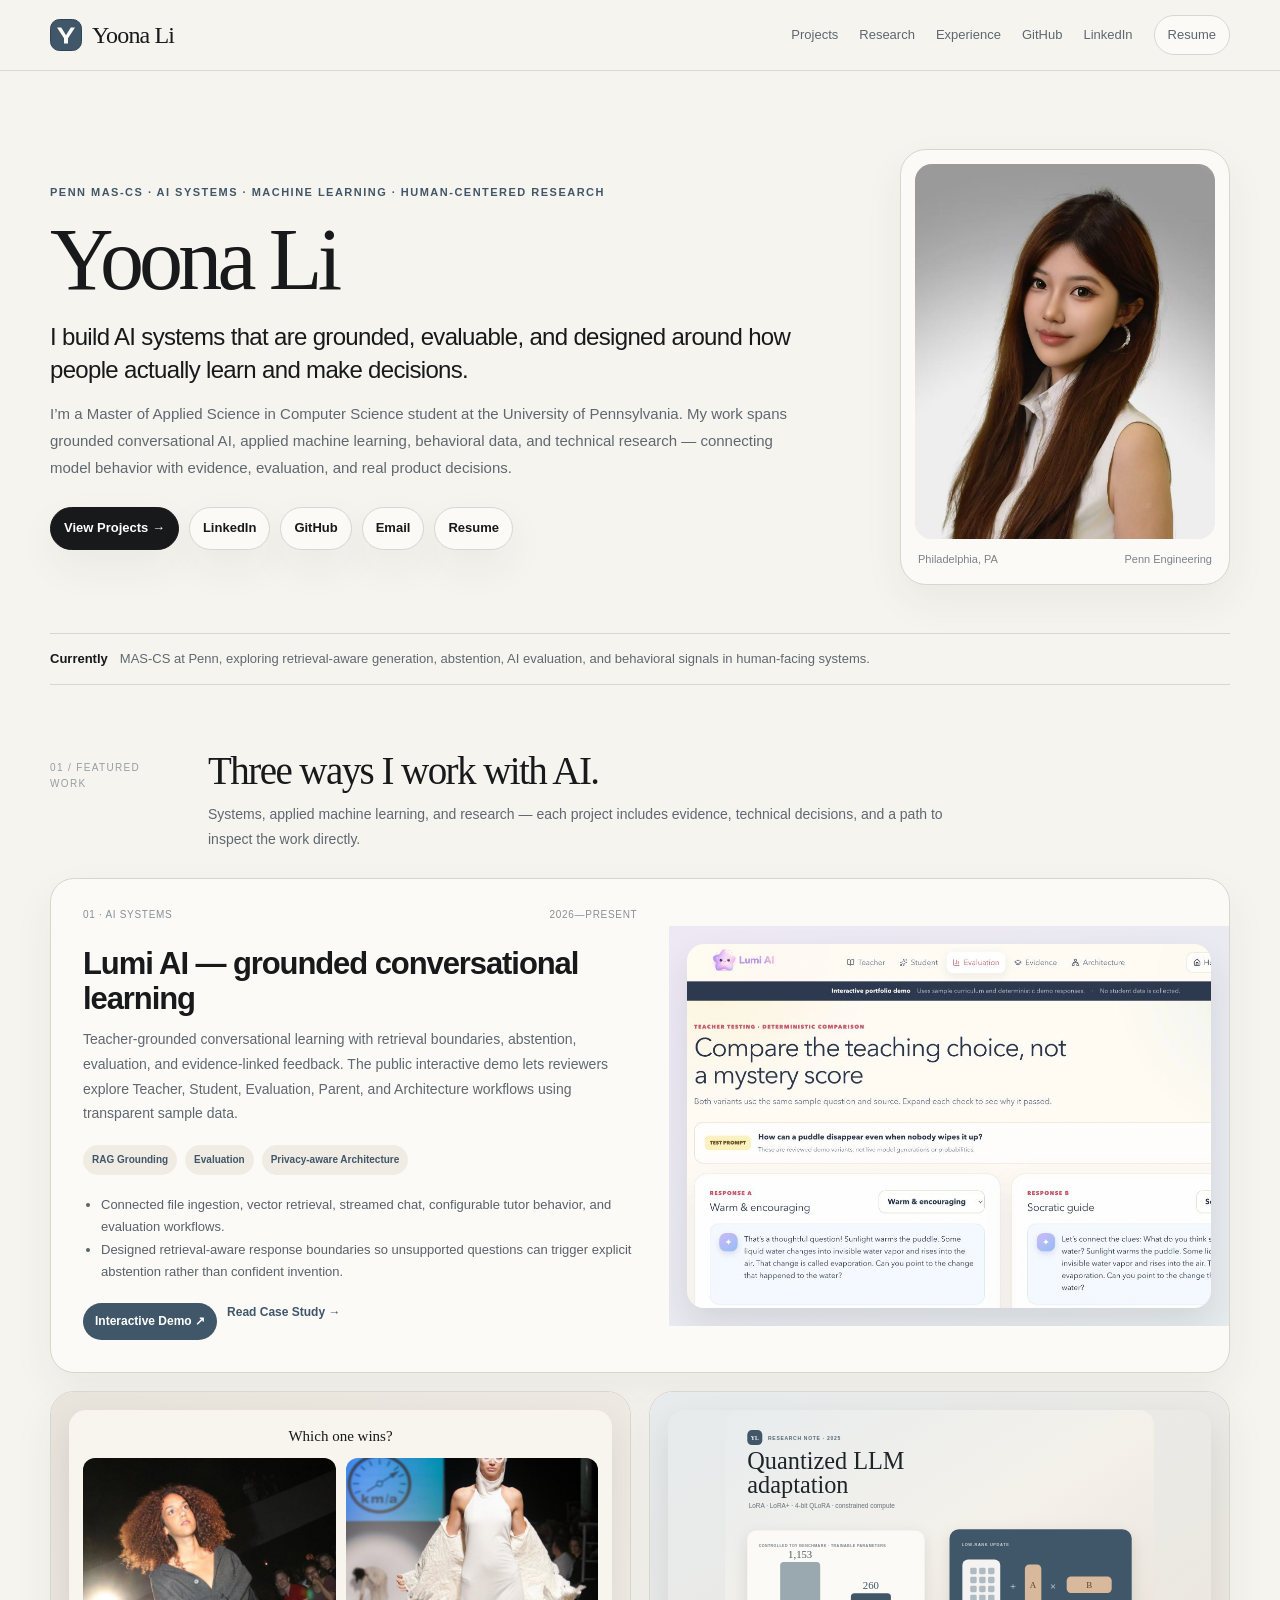
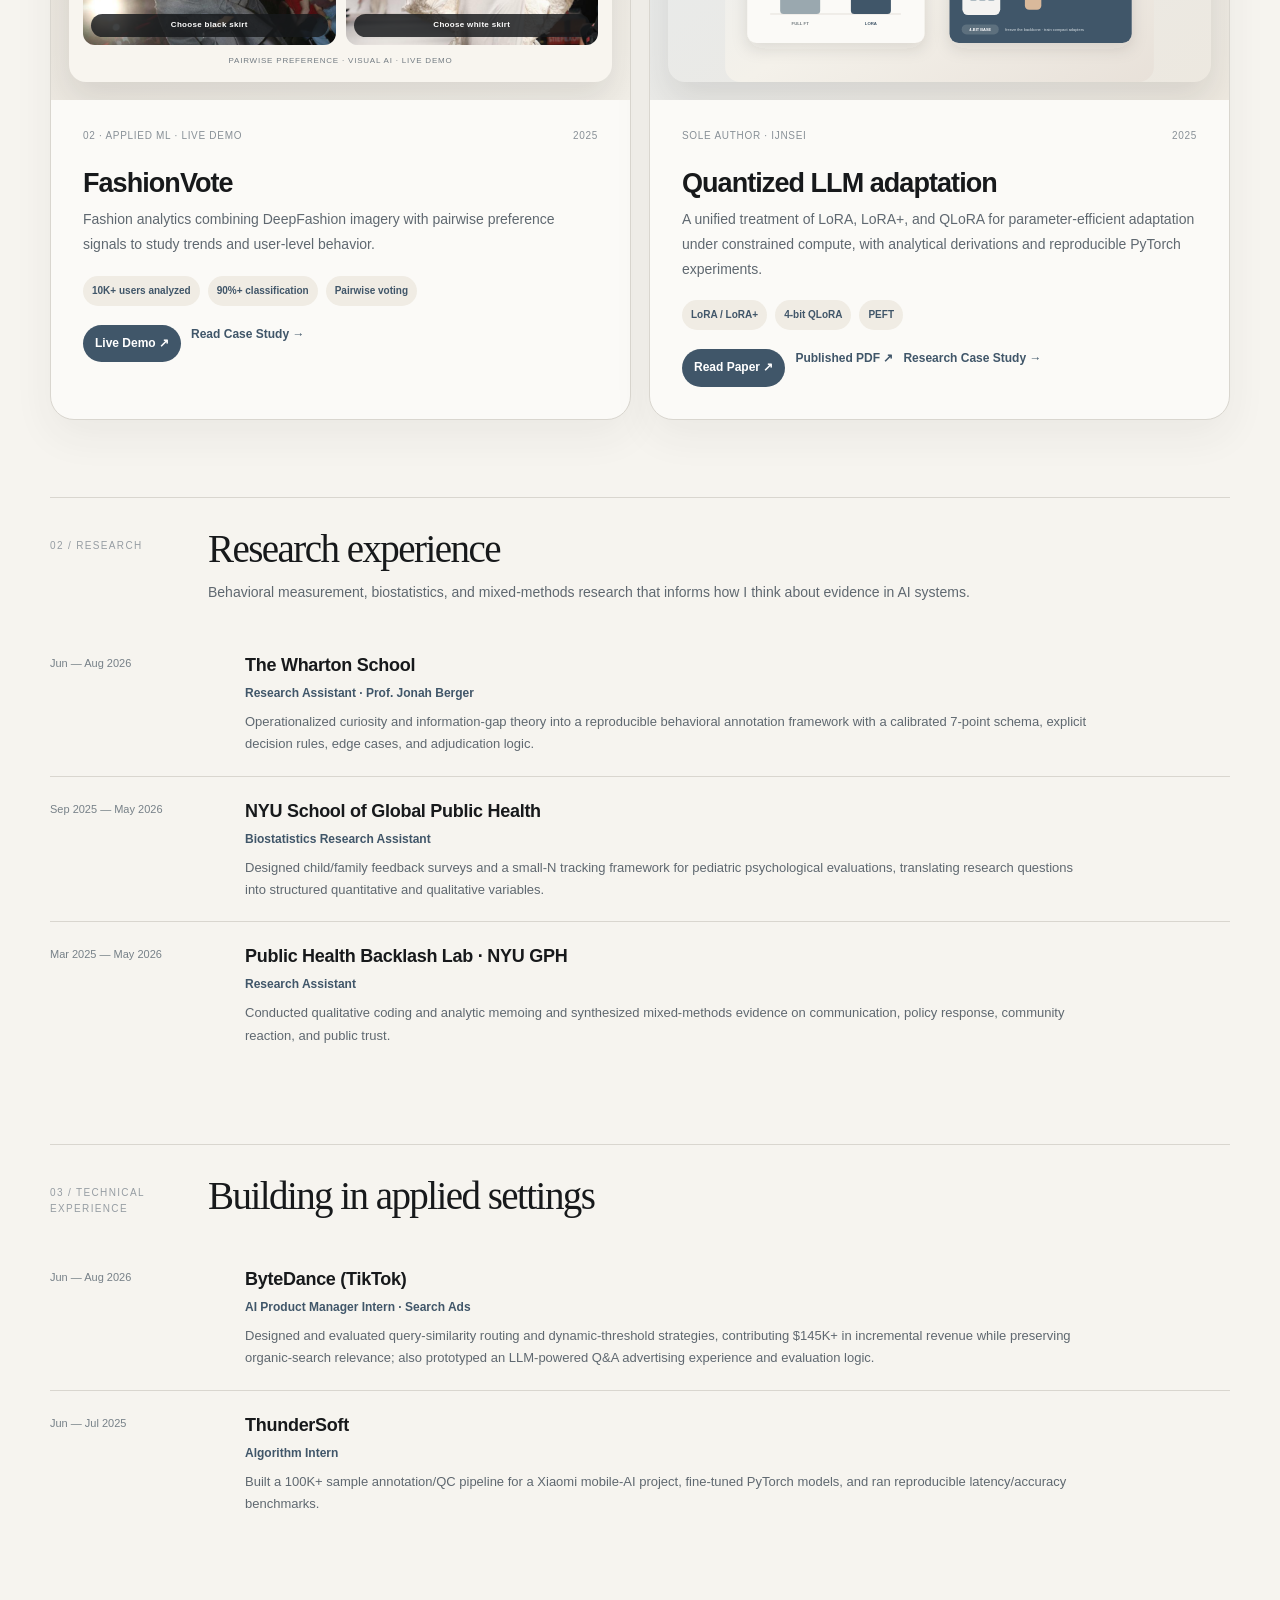
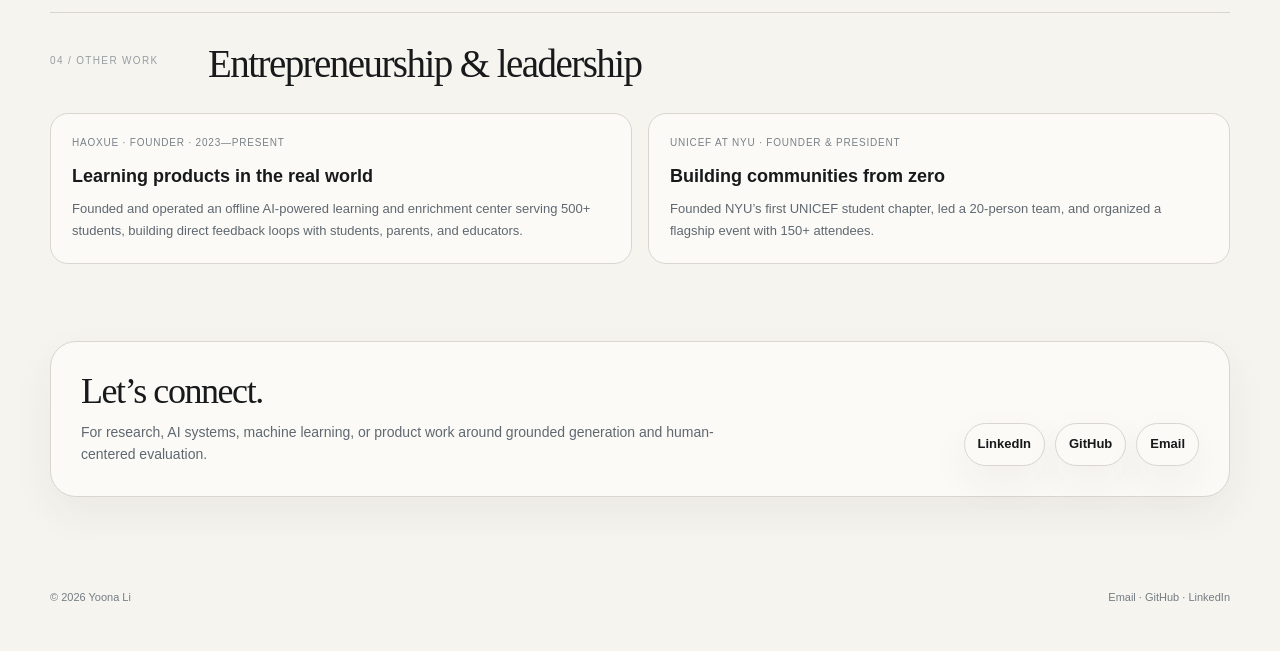
==== commit d2ec63fc: "Restore compact image and card proportions" ====
--- a/index.html
+++ b/index.html
@@ -7,17 +7,17 @@
 *{box-sizing:border-box}html{scroll-behavior:smooth}body{margin:0;background:var(--bg);color:var(--ink);font-family:Inter,-apple-system,BlinkMacSystemFont,"Segoe UI",sans-serif;-webkit-font-smoothing:antialiased;line-height:1.6}a{color:inherit;text-decoration:none}a:hover{opacity:.74}.wrap{width:min(var(--max),calc(100% - 44px));margin:0 auto}
 header{position:sticky;top:0;z-index:30;border-bottom:1px solid rgba(217,214,207,.88);background:rgba(246,244,239,.91);backdrop-filter:blur(14px)}.nav{height:70px;display:flex;align-items:center;justify-content:space-between;gap:24px}.brand{display:inline-flex;align-items:center;gap:10px;font-family:Georgia,"Times New Roman",serif;font-size:24px;letter-spacing:-.035em}.brand-mark{width:32px;height:32px;display:inline-flex;flex:0 0 auto}.brand-mark img{display:block;width:100%;height:100%}.navlinks{display:flex;gap:21px;align-items:center;color:#5e6770;font-size:13px}.resume-pill{padding:9px 13px;border:1px solid var(--line);border-radius:999px;background:var(--panel)}
 .hero{display:grid;grid-template-columns:minmax(0,1fr) 330px;gap:62px;align-items:center;padding:78px 0 48px}.eyebrow{font-size:11px;font-weight:750;letter-spacing:.135em;text-transform:uppercase;color:var(--accent);margin-bottom:17px}.hero h1,.page-hero h1{font-family:Georgia,"Times New Roman",serif;font-weight:500;letter-spacing:-.055em}.hero h1{margin:0 0 18px;font-size:clamp(54px,8vw,88px);line-height:.95}.hero-title{font-size:24px;line-height:1.38;max-width:760px;letter-spacing:-.028em;margin:0 0 14px}.hero-copy{max-width:760px;color:var(--muted);font-size:15px;line-height:1.8;margin:0}.socials,.actions,.chips{display:flex;flex-wrap:wrap;gap:10px}.socials{margin-top:26px}.social,.btn{display:inline-flex;align-items:center;justify-content:center;gap:7px;padding:10px 13px;background:var(--panel);border:1px solid var(--line);border-radius:999px;font-size:13px;font-weight:650;box-shadow:var(--shadow)}.social.primary,.btn.primary{background:var(--ink);color:#fff;border-color:var(--ink)}.btn.accent{background:var(--accent);color:#fff;border-color:var(--accent)}
-.portrait-card{background:var(--panel);border:1px solid var(--line);border-radius:26px;padding:14px;box-shadow:var(--shadow)}.portrait{display:block;width:100%;aspect-ratio:4/5;object-fit:cover;object-position:center top;border-radius:17px;background:#e7e4dd}.portrait-meta{display:flex;justify-content:space-between;gap:12px;padding:12px 3px 1px;color:#7b838a;font-size:11px}
+.portrait-card{width:330px;max-width:100%;background:var(--panel);border:1px solid var(--line);border-radius:26px;padding:14px;box-shadow:var(--shadow)}.portrait{display:block;width:100%;height:auto;max-height:500px;aspect-ratio:4/5;object-fit:cover;object-position:center top;border-radius:17px;background:#e7e4dd}.portrait-meta{display:flex;justify-content:space-between;gap:12px;padding:12px 3px 1px;color:#7b838a;font-size:11px}
 .current-strip{display:flex;gap:12px;align-items:flex-start;border-top:1px solid var(--line);border-bottom:1px solid var(--line);padding:15px 0;margin-bottom:55px;color:var(--muted);font-size:13px}.current-strip strong{color:var(--ink);white-space:nowrap}.section{padding:10px 0 67px}.rule{height:1px;background:var(--line);margin-bottom:30px}.section-head{display:grid;grid-template-columns:130px 1fr;gap:28px;margin-bottom:27px}.sec-no{font-size:10px;letter-spacing:.135em;color:#969da3;padding-top:10px}.section h2,.section-head h2{margin:0;font-family:Georgia,"Times New Roman",serif;font-size:39px;font-weight:500;letter-spacing:-.04em;line-height:1.1}.section-copy{margin:9px 0 0;color:var(--muted);font-size:14px;line-height:1.75;max-width:780px}
 .featured{display:grid;gap:18px}.feature-card{background:var(--panel);border:1px solid var(--line);border-radius:24px;box-shadow:var(--shadow);overflow:hidden}.feature-card.hero-project{display:grid;grid-template-columns:1.05fr .95fr;min-height:465px}.feature-copy{padding:31px;display:flex;flex-direction:column}.project-kicker{display:flex;justify-content:space-between;gap:12px;color:#889097;font-size:10px;letter-spacing:.07em;text-transform:uppercase}.feature-copy h3{font-size:31px;line-height:1.12;letter-spacing:-.035em;margin:32px 0 10px}.feature-copy p{color:var(--muted);font-size:14px;line-height:1.78;margin:0}.signal-row{display:flex;gap:8px;flex-wrap:wrap;margin:19px 0}.signal{padding:7px 9px;border-radius:999px;background:var(--panel2);font-size:10px;font-weight:700;color:var(--accent)}.evidence{margin:0 0 20px;padding-left:18px;color:#59616a;font-size:13px;line-height:1.7}.actions{margin-top:auto}.actions a{font-size:12px;font-weight:750;color:var(--accent)}.actions .primary-link{padding:9px 12px;background:var(--accent);border-radius:999px;color:white}.two-cards{display:grid;grid-template-columns:1fr 1fr;gap:18px}.small-feature{display:flex;flex-direction:column}.small-feature .feature-copy h3{font-size:27px}
 .preview{position:relative;min-height:100%;padding:24px;background:linear-gradient(145deg,#eef0ec 0%,#e4e8e8 100%);overflow:hidden}.preview:after{content:"DEMO PREVIEW";position:absolute;right:17px;bottom:13px;font-size:9px;letter-spacing:.13em;color:#879098}.window{height:100%;border:1px solid rgba(64,86,105,.17);border-radius:18px;background:#fbfaf7;box-shadow:0 14px 30px rgba(56,61,64,.09);overflow:hidden}.window-top{height:34px;display:flex;align-items:center;gap:6px;padding:0 12px;border-bottom:1px solid #e5e1d9;background:#f5f2eb}.dot{width:7px;height:7px;border-radius:50%;background:#c9c4ba}.demo-body{display:grid;grid-template-columns:94px 1fr;height:calc(100% - 34px)}.demo-nav{padding:14px 10px;border-right:1px solid #e7e3dc;background:#f7f4ee}.demo-nav span{display:block;font-size:8px;color:#858b8f;padding:7px 5px;border-radius:6px;margin-bottom:3px}.demo-nav span.active{background:#e5eaec;color:#405669;font-weight:700}.demo-content{padding:16px}.mini-label{font-size:8px;color:#8c9296;letter-spacing:.1em;text-transform:uppercase}.mini-title{font-family:Georgia,serif;font-size:17px;margin:5px 0 12px}.knowledge{border:1px solid #ddd9d0;border-radius:10px;padding:9px;margin-bottom:9px}.knowledge strong{display:block;font-size:9px}.knowledge span{font-size:8px;color:#777f84}.chat{display:grid;gap:7px;margin-top:8px}.bubble{max-width:82%;padding:8px 9px;border-radius:10px;font-size:8px;line-height:1.5;background:#ede9e1;color:#5d646a}.bubble.ai{margin-left:auto;background:#e2eaed;color:#3e535f}.source-line{font-size:7px;color:#667b87;margin-top:3px}.rubrics{display:grid;grid-template-columns:repeat(3,1fr);gap:5px;margin-top:9px}.rubric{font-size:7px;padding:7px;border-radius:7px;background:#eef0ec;color:#687078}.rubric b{display:block;color:#405669;font-size:8px}
 .vote-preview{background:linear-gradient(145deg,#eee9e1,#e6e8e5);display:grid;place-items:center}.vote-shell{width:90%;height:85%;border:1px solid rgba(64,86,105,.16);background:#fbfaf7;border-radius:18px;padding:15px;box-shadow:0 14px 30px rgba(56,61,64,.08)}.vote-title{text-align:center;font-family:Georgia,serif;font-size:16px;margin:2px 0 12px}.looks{display:grid;grid-template-columns:1fr 1fr;gap:9px}.look{height:94px;border-radius:10px;background:linear-gradient(160deg,#d5d1c9,#f1eee7);display:flex;align-items:flex-end;justify-content:center;padding:8px;font-size:8px;color:#6d747a;position:relative}.look:before{content:"";position:absolute;width:42px;height:56px;top:14px;border-radius:18px 18px 11px 11px;background:#aab2b5;clip-path:polygon(20% 0,37% 9%,63% 9%,80% 0,100% 19%,82% 34%,82% 100%,18% 100%,18% 34%,0 19%)}.look:nth-child(2):before{background:#8d827a}.vote-buttons{display:grid;grid-template-columns:1fr 1fr;gap:9px;margin-top:8px}.vote-buttons span{text-align:center;padding:6px;border-radius:999px;background:#405669;color:#fff;font-size:8px}.vote-meta{text-align:center;margin-top:8px;font-size:7px;color:#8a9093}
-.project-visual{position:relative;padding:18px;display:flex;align-items:center;justify-content:center;overflow:hidden}.project-visual>img{display:block;width:100%;height:100%;object-fit:contain;border-radius:17px;box-shadow:0 16px 34px rgba(40,40,35,.11)}.project-visual.lumi-visual>img{object-fit:cover;object-position:left top}.hero-project .project-visual{grid-column:2;grid-row:1;min-height:465px;background:linear-gradient(145deg,#eee8f5,#e6ecee)}.hero-project .project-content{grid-column:1;grid-row:1}.small-feature .project-visual{width:100%;height:auto;min-height:0;aspect-ratio:16/8.5;flex:0 0 auto;background:#ece8e1}.feature-card .project-content{padding:28px 32px 32px;overflow:visible}.project-content h3,.project-content h2{margin-top:0;position:relative;z-index:1}.hero-project .project-kicker,.small-feature .project-kicker{margin-bottom:24px}.hero-project .project-content h3{margin:0 0 10px}.small-feature .project-content h3{margin:0 0 9px}.project-visual.fashion-visual{background:linear-gradient(145deg,#e8e3db,#f1eee7)}.project-visual.research-visual{background:linear-gradient(145deg,#e7ebed,#ede8df)}.fashion-composite{width:100%;height:100%;padding:14px;border-radius:17px;background:#f8f5ef;box-shadow:0 16px 34px rgba(40,40,35,.11);display:grid;grid-template-rows:auto 1fr auto;gap:10px}.fv-title{text-align:center;font-family:Georgia,serif;font-size:15px}.fv-looks{display:grid;grid-template-columns:1fr 1fr;gap:10px;min-height:0}.fv-look{position:relative;overflow:hidden;border-radius:12px;background:#ddd}.fv-look img{width:100%;height:100%;display:block;object-fit:cover;object-position:center 24%}.fv-look span{position:absolute;left:8px;right:8px;bottom:8px;padding:5px 7px;border-radius:999px;background:rgba(23,25,27,.82);color:#fff;text-align:center;font-size:8px;font-weight:750;letter-spacing:.04em}.fv-meta{text-align:center;font-size:8px;letter-spacing:.1em;color:#727b82;text-transform:uppercase}
+.project-visual{position:relative;padding:18px;display:flex;align-items:center;justify-content:center;overflow:hidden}.project-visual>img{display:block;width:100%;height:100%;object-fit:contain;border-radius:17px;box-shadow:0 16px 34px rgba(40,40,35,.11)}.project-visual.lumi-visual>img{object-fit:cover;object-position:left top}.hero-project .project-visual{grid-column:2;grid-row:1;height:400px;min-height:0;align-self:center;background:linear-gradient(145deg,#eee8f5,#e6ecee)}.hero-project .project-content{grid-column:1;grid-row:1}.small-feature .project-visual{width:100%;height:auto;min-height:0;aspect-ratio:16/8.5;flex:0 0 auto;background:#ece8e1}.feature-card .project-content{padding:28px 32px 32px;overflow:visible}.project-content h3,.project-content h2{margin-top:0;position:relative;z-index:1}.hero-project .project-kicker,.small-feature .project-kicker{margin-bottom:24px}.hero-project .project-content h3{margin:0 0 10px}.small-feature .project-content h3{margin:0 0 9px}.project-visual.fashion-visual{background:linear-gradient(145deg,#e8e3db,#f1eee7)}.project-visual.research-visual{background:linear-gradient(145deg,#e7ebed,#ede8df)}.fashion-composite{width:100%;height:100%;padding:14px;border-radius:17px;background:#f8f5ef;box-shadow:0 16px 34px rgba(40,40,35,.11);display:grid;grid-template-rows:auto 1fr auto;gap:10px}.fv-title{text-align:center;font-family:Georgia,serif;font-size:15px}.fv-looks{display:grid;grid-template-columns:1fr 1fr;gap:10px;min-height:0}.fv-look{position:relative;overflow:hidden;border-radius:12px;background:#ddd}.fv-look img{width:100%;height:100%;display:block;object-fit:cover;object-position:center 24%}.fv-look span{position:absolute;left:8px;right:8px;bottom:8px;padding:5px 7px;border-radius:999px;background:rgba(23,25,27,.82);color:#fff;text-align:center;font-size:8px;font-weight:750;letter-spacing:.04em}.fv-meta{text-align:center;font-size:8px;letter-spacing:.1em;color:#727b82;text-transform:uppercase}
 .list{display:grid}.row{display:grid;grid-template-columns:165px 1fr;gap:30px;padding:20px 0;border-top:1px solid var(--line)}.row:first-child{border-top:0}.date{font-size:11px;color:#778188;padding-top:4px}.row h3{margin:0;font-size:18px;letter-spacing:-.015em}.role{color:var(--accent);font-weight:700;font-size:12px;margin:4px 0 8px}.row p{color:var(--muted);font-size:13px;line-height:1.72;margin:0;max-width:850px}
 .other-grid{display:grid;grid-template-columns:1fr 1fr;gap:16px}.other-card{border:1px solid var(--line);background:var(--panel);border-radius:18px;padding:21px}.other-card h3{margin:0 0 7px;font-size:18px}.other-card p{margin:0;color:var(--muted);font-size:13px;line-height:1.7}.other-card .micro{font-size:10px;letter-spacing:.08em;text-transform:uppercase;color:#788188;margin-bottom:11px}
 .contact{display:grid;grid-template-columns:1fr auto;gap:30px;align-items:end;border:1px solid var(--line);background:var(--panel);border-radius:26px;padding:30px;box-shadow:var(--shadow)}.contact h2{font-size:36px}.contact p{margin:9px 0 0;color:var(--muted);font-size:14px;max-width:650px}.contact-actions{display:flex;gap:10px;flex-wrap:wrap;justify-content:flex-end}footer{padding:25px 0 45px;color:#737c83;font-size:11px;display:flex;justify-content:space-between;gap:20px}
 .page-hero{padding:58px 0 30px}.breadcrumb{font-size:12px;color:#858e95;margin-bottom:20px}.page-hero h1{font-size:clamp(44px,7vw,72px);line-height:1;margin:0 0 14px}.page-lead{font-size:19px;line-height:1.55;max-width:850px;color:#3d4348;margin:0}.meta-bar{display:flex;flex-wrap:wrap;gap:8px;margin-top:20px}.meta-chip{font-size:10px;font-weight:700;color:var(--accent);padding:7px 9px;background:var(--panel2);border-radius:999px}.detail-grid{display:grid;grid-template-columns:1fr 300px;gap:30px}.article{background:var(--panel);border:1px solid var(--line);border-radius:22px;padding:30px;box-shadow:var(--shadow)}.article h2{font-size:27px;margin:36px 0 12px}.article h2:first-child{margin-top:0}.article h3{font-size:17px;margin:22px 0 7px}.article p,.article li{font-size:14px;color:#5d666e;line-height:1.82}.article ul{padding-left:20px}.article .callout{padding:17px 18px;border-radius:14px;background:var(--panel2);border-left:3px solid var(--accent);margin:20px 0;color:#53606a;font-size:13px}.sidebar{display:grid;gap:13px;align-content:start}.side-card{background:var(--panel);border:1px solid var(--line);border-radius:17px;padding:18px}.side-card h4{margin:0 0 10px;text-transform:uppercase;letter-spacing:.09em;font-size:9px;color:#92999e}.side-card p{margin:0;font-size:13px;line-height:1.7;color:#56616a}.side-links{display:grid;gap:9px;font-size:13px;font-weight:750;color:var(--accent)}.arch-grid{display:grid;grid-template-columns:1fr 1fr;gap:12px;margin:14px 0}.arch{padding:16px;border:1px solid var(--line);border-radius:14px;background:#f8f6f1}.arch h3{margin:0 0 8px;font-size:14px}.arch p{font-size:12px;margin:0;color:#6f767b;line-height:1.65}.diagram{display:flex;gap:7px;flex-wrap:wrap;margin-top:12px}.node{font-size:9px;padding:7px 8px;border:1px solid #d8d4cb;border-radius:7px;background:white;color:#58636a}.figure{margin:20px 0}.figure img{width:100%;border:1px solid var(--line);border-radius:14px;background:white}.caption{font-size:10px;color:#8b9297;margin-top:6px}
-@media(max-width:900px){.hero{grid-template-columns:1fr;gap:30px;padding-top:52px}.portrait-card{max-width:330px}.feature-card.hero-project{grid-template-columns:1fr;min-height:0}.hero-project .project-visual,.hero-project .project-content{grid-column:1;grid-row:auto}.hero-project .project-visual{min-height:0;aspect-ratio:16/9}.two-cards,.other-grid,.detail-grid,.arch-grid{grid-template-columns:1fr}.section-head{grid-template-columns:1fr;gap:5px}.row{grid-template-columns:1fr;gap:7px}.contact{grid-template-columns:1fr}.contact-actions{justify-content:flex-start}}
+@media(max-width:900px){.hero{grid-template-columns:1fr;gap:30px;padding-top:52px}.portrait-card{max-width:330px}.feature-card.hero-project{grid-template-columns:1fr;min-height:0}.hero-project .project-visual,.hero-project .project-content{grid-column:1;grid-row:auto}.hero-project .project-visual{height:auto;min-height:0;aspect-ratio:16/9}.two-cards,.other-grid,.detail-grid,.arch-grid{grid-template-columns:1fr}.section-head{grid-template-columns:1fr;gap:5px}.row{grid-template-columns:1fr;gap:7px}.contact{grid-template-columns:1fr}.contact-actions{justify-content:flex-start}}
 @media(max-width:650px){.wrap{width:min(var(--max),calc(100% - 26px))}.navlinks{gap:12px}.brand{font-size:19px;white-space:nowrap}.brand-mark{width:29px;height:29px}.hero-title{font-size:20px}.current-strip{display:block}.current-strip strong{display:block;margin-bottom:4px}.two-cards{grid-template-columns:1fr}.feature-card .project-content{padding:28px 24px 30px}.feature-copy{padding:23px}.navlinks .nav-optional{display:none}}
 
 /* Portrait crop tuned for the real uploaded headshot */
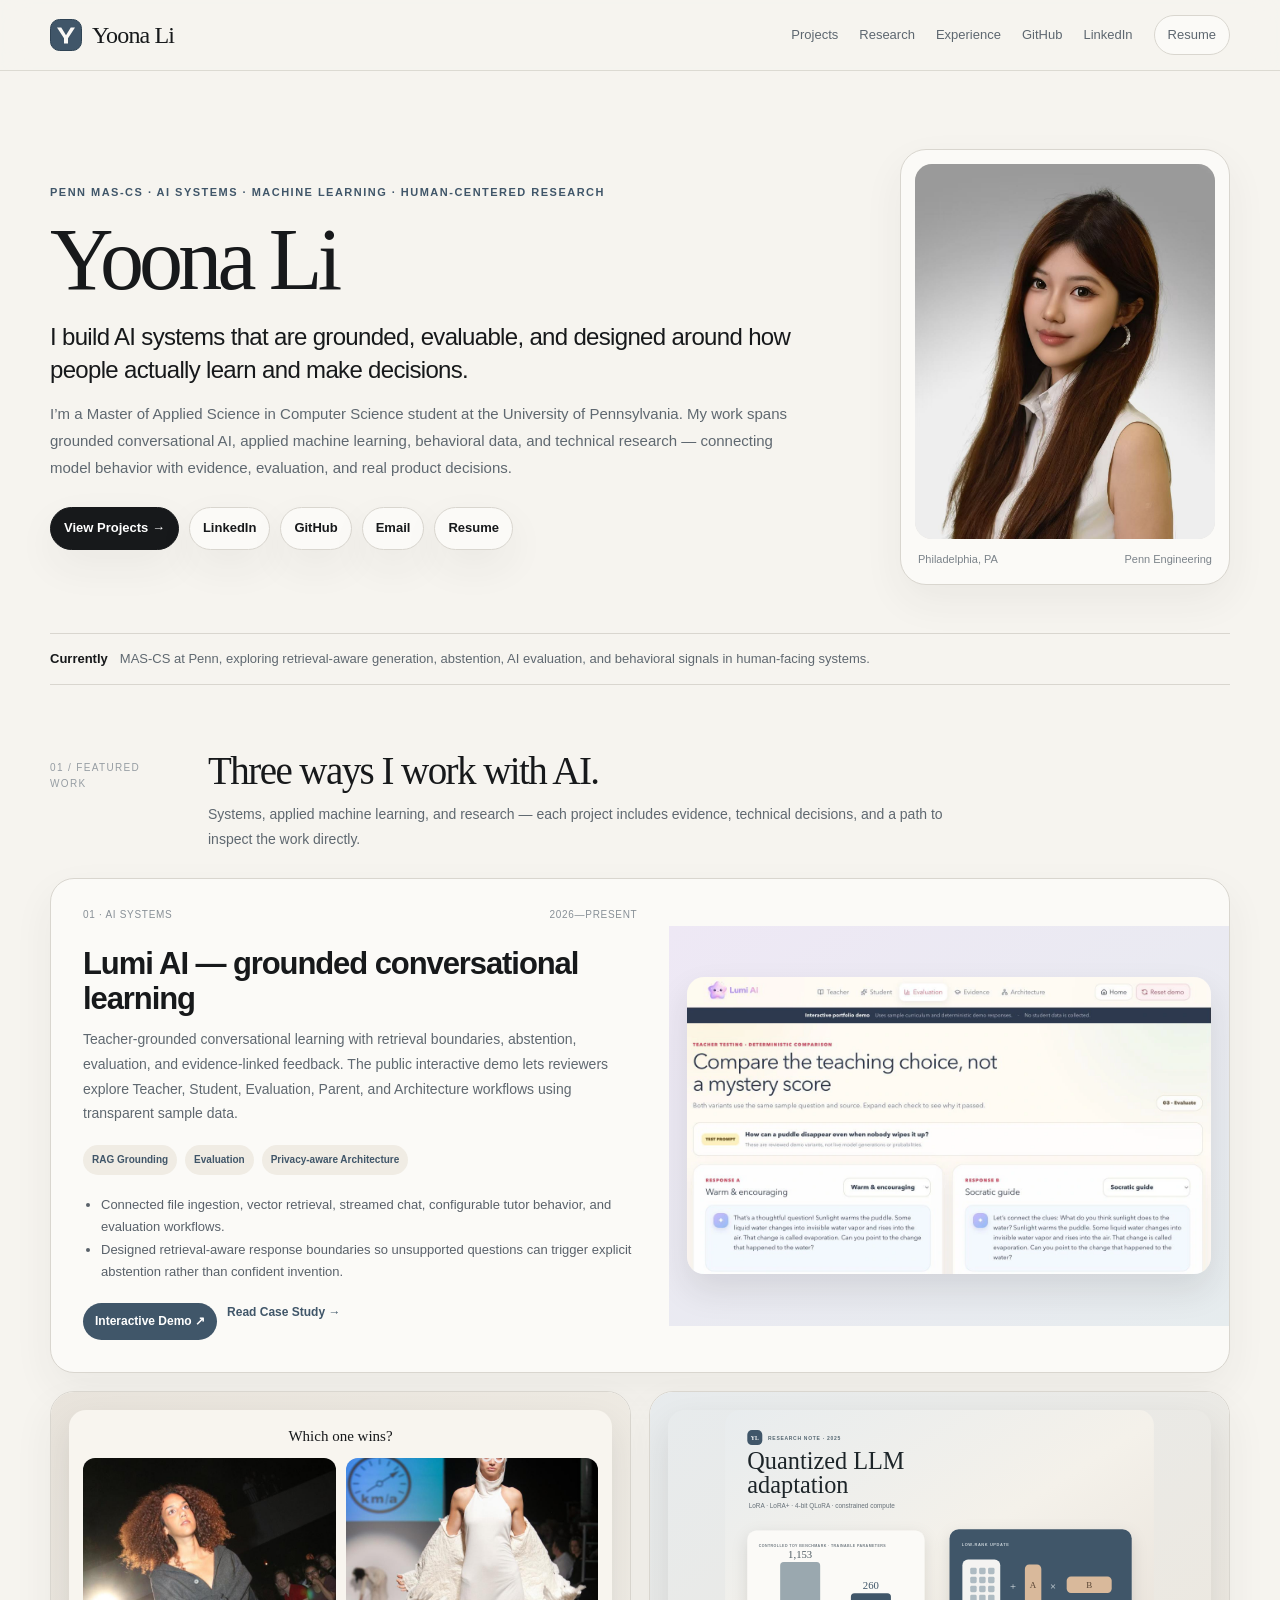
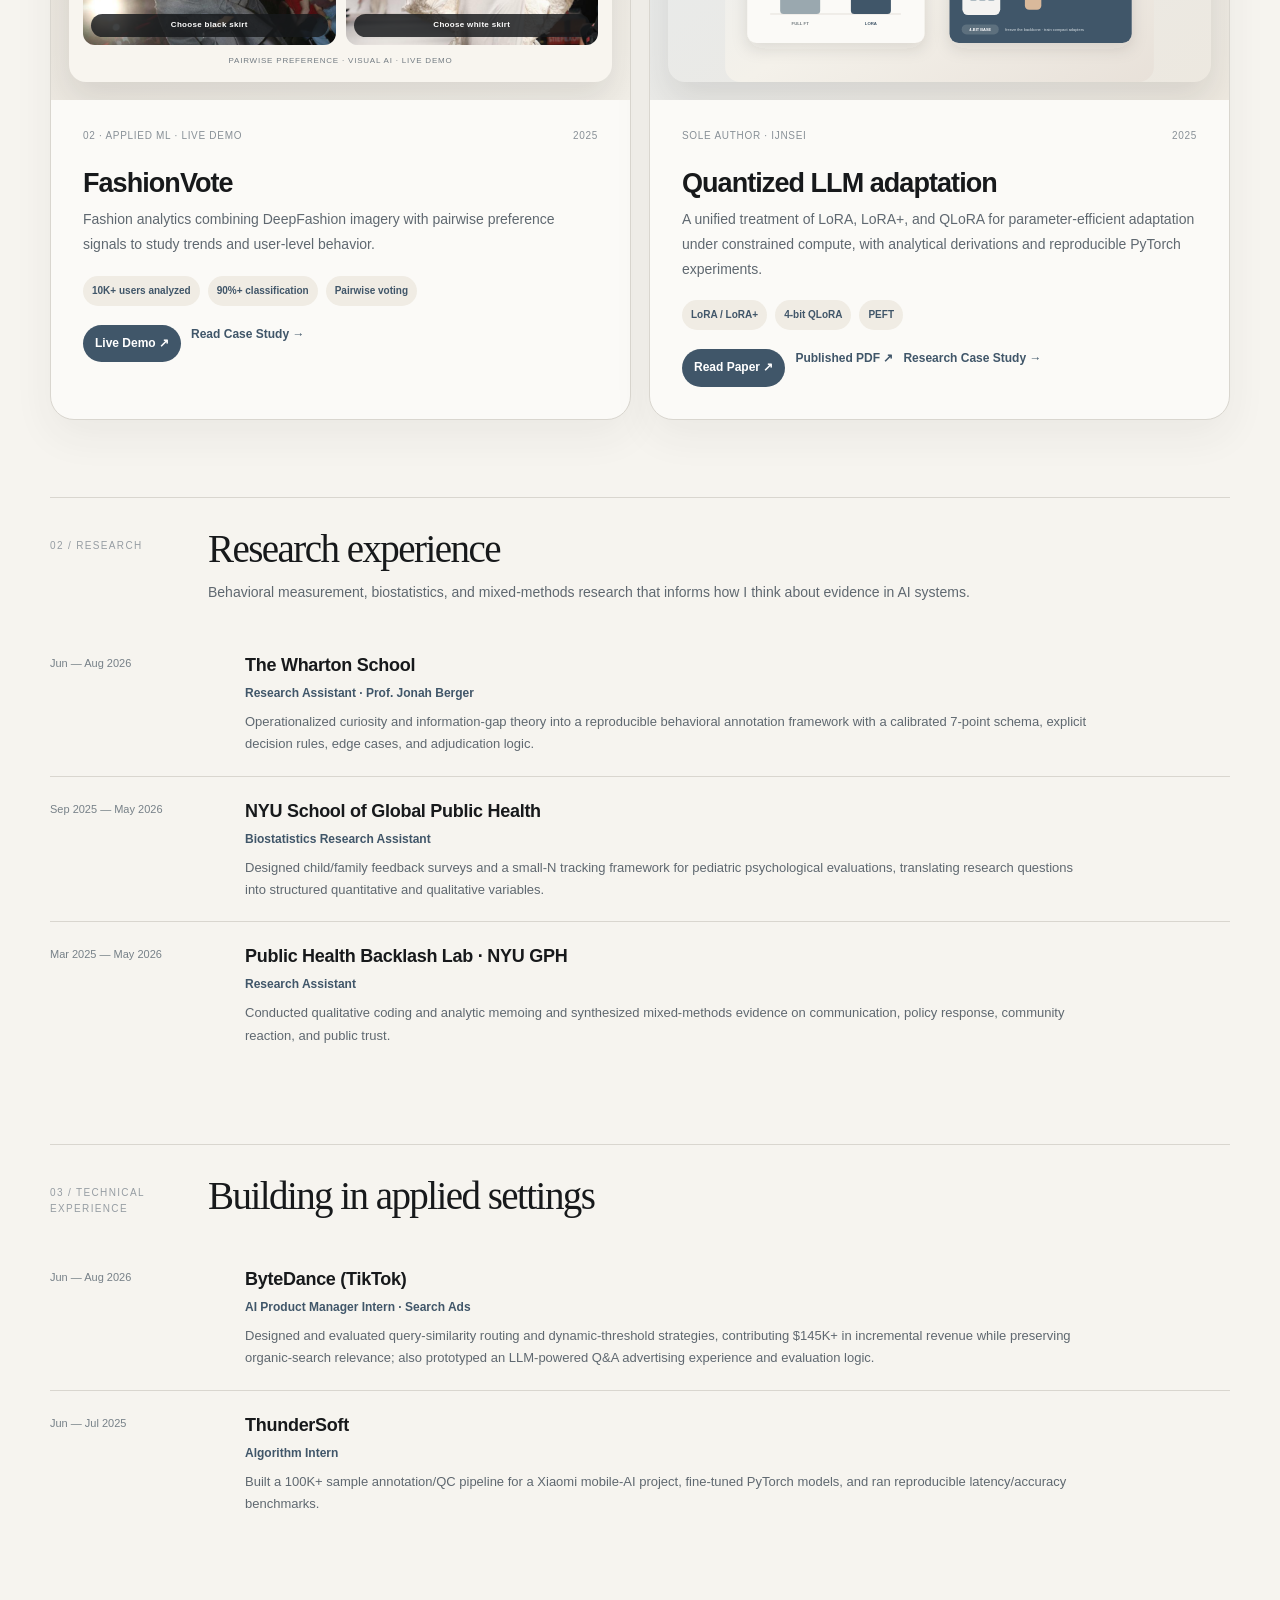
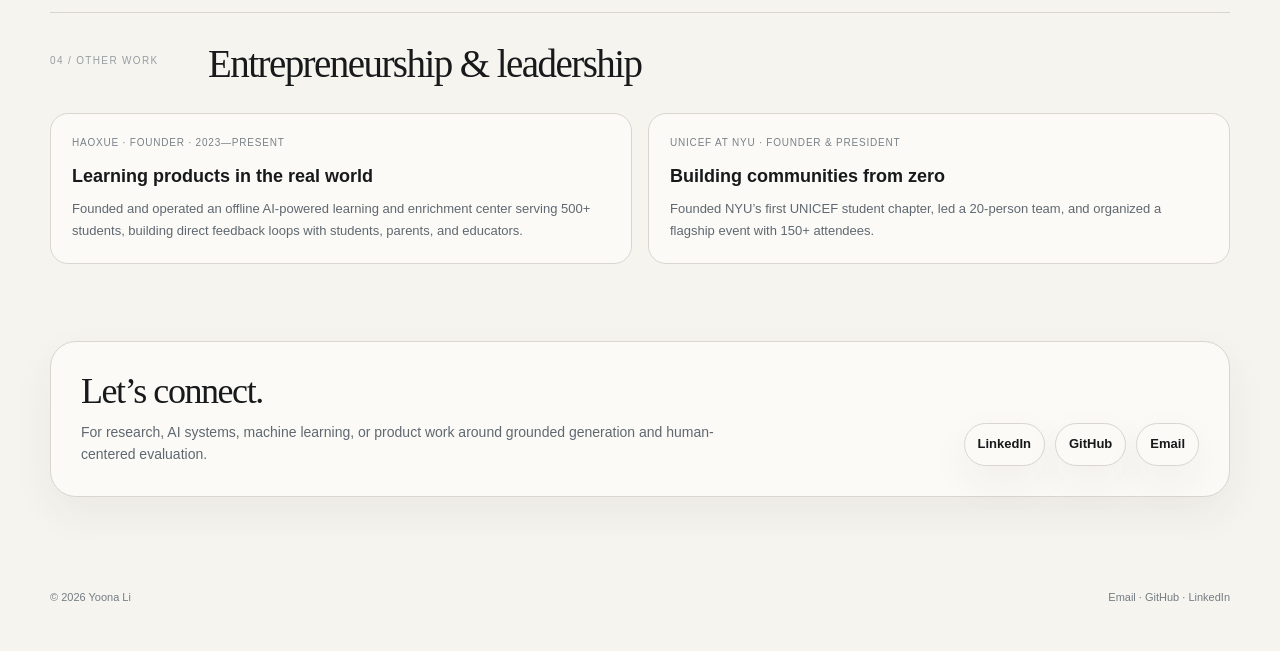
==== commit 7b5a61a1: "Show full Lumi project screenshot without cropping" ====
--- a/index.html
+++ b/index.html
@@ -12,7 +12,7 @@
 .featured{display:grid;gap:18px}.feature-card{background:var(--panel);border:1px solid var(--line);border-radius:24px;box-shadow:var(--shadow);overflow:hidden}.feature-card.hero-project{display:grid;grid-template-columns:1.05fr .95fr;min-height:465px}.feature-copy{padding:31px;display:flex;flex-direction:column}.project-kicker{display:flex;justify-content:space-between;gap:12px;color:#889097;font-size:10px;letter-spacing:.07em;text-transform:uppercase}.feature-copy h3{font-size:31px;line-height:1.12;letter-spacing:-.035em;margin:32px 0 10px}.feature-copy p{color:var(--muted);font-size:14px;line-height:1.78;margin:0}.signal-row{display:flex;gap:8px;flex-wrap:wrap;margin:19px 0}.signal{padding:7px 9px;border-radius:999px;background:var(--panel2);font-size:10px;font-weight:700;color:var(--accent)}.evidence{margin:0 0 20px;padding-left:18px;color:#59616a;font-size:13px;line-height:1.7}.actions{margin-top:auto}.actions a{font-size:12px;font-weight:750;color:var(--accent)}.actions .primary-link{padding:9px 12px;background:var(--accent);border-radius:999px;color:white}.two-cards{display:grid;grid-template-columns:1fr 1fr;gap:18px}.small-feature{display:flex;flex-direction:column}.small-feature .feature-copy h3{font-size:27px}
 .preview{position:relative;min-height:100%;padding:24px;background:linear-gradient(145deg,#eef0ec 0%,#e4e8e8 100%);overflow:hidden}.preview:after{content:"DEMO PREVIEW";position:absolute;right:17px;bottom:13px;font-size:9px;letter-spacing:.13em;color:#879098}.window{height:100%;border:1px solid rgba(64,86,105,.17);border-radius:18px;background:#fbfaf7;box-shadow:0 14px 30px rgba(56,61,64,.09);overflow:hidden}.window-top{height:34px;display:flex;align-items:center;gap:6px;padding:0 12px;border-bottom:1px solid #e5e1d9;background:#f5f2eb}.dot{width:7px;height:7px;border-radius:50%;background:#c9c4ba}.demo-body{display:grid;grid-template-columns:94px 1fr;height:calc(100% - 34px)}.demo-nav{padding:14px 10px;border-right:1px solid #e7e3dc;background:#f7f4ee}.demo-nav span{display:block;font-size:8px;color:#858b8f;padding:7px 5px;border-radius:6px;margin-bottom:3px}.demo-nav span.active{background:#e5eaec;color:#405669;font-weight:700}.demo-content{padding:16px}.mini-label{font-size:8px;color:#8c9296;letter-spacing:.1em;text-transform:uppercase}.mini-title{font-family:Georgia,serif;font-size:17px;margin:5px 0 12px}.knowledge{border:1px solid #ddd9d0;border-radius:10px;padding:9px;margin-bottom:9px}.knowledge strong{display:block;font-size:9px}.knowledge span{font-size:8px;color:#777f84}.chat{display:grid;gap:7px;margin-top:8px}.bubble{max-width:82%;padding:8px 9px;border-radius:10px;font-size:8px;line-height:1.5;background:#ede9e1;color:#5d646a}.bubble.ai{margin-left:auto;background:#e2eaed;color:#3e535f}.source-line{font-size:7px;color:#667b87;margin-top:3px}.rubrics{display:grid;grid-template-columns:repeat(3,1fr);gap:5px;margin-top:9px}.rubric{font-size:7px;padding:7px;border-radius:7px;background:#eef0ec;color:#687078}.rubric b{display:block;color:#405669;font-size:8px}
 .vote-preview{background:linear-gradient(145deg,#eee9e1,#e6e8e5);display:grid;place-items:center}.vote-shell{width:90%;height:85%;border:1px solid rgba(64,86,105,.16);background:#fbfaf7;border-radius:18px;padding:15px;box-shadow:0 14px 30px rgba(56,61,64,.08)}.vote-title{text-align:center;font-family:Georgia,serif;font-size:16px;margin:2px 0 12px}.looks{display:grid;grid-template-columns:1fr 1fr;gap:9px}.look{height:94px;border-radius:10px;background:linear-gradient(160deg,#d5d1c9,#f1eee7);display:flex;align-items:flex-end;justify-content:center;padding:8px;font-size:8px;color:#6d747a;position:relative}.look:before{content:"";position:absolute;width:42px;height:56px;top:14px;border-radius:18px 18px 11px 11px;background:#aab2b5;clip-path:polygon(20% 0,37% 9%,63% 9%,80% 0,100% 19%,82% 34%,82% 100%,18% 100%,18% 34%,0 19%)}.look:nth-child(2):before{background:#8d827a}.vote-buttons{display:grid;grid-template-columns:1fr 1fr;gap:9px;margin-top:8px}.vote-buttons span{text-align:center;padding:6px;border-radius:999px;background:#405669;color:#fff;font-size:8px}.vote-meta{text-align:center;margin-top:8px;font-size:7px;color:#8a9093}
-.project-visual{position:relative;padding:18px;display:flex;align-items:center;justify-content:center;overflow:hidden}.project-visual>img{display:block;width:100%;height:100%;object-fit:contain;border-radius:17px;box-shadow:0 16px 34px rgba(40,40,35,.11)}.project-visual.lumi-visual>img{object-fit:cover;object-position:left top}.hero-project .project-visual{grid-column:2;grid-row:1;height:400px;min-height:0;align-self:center;background:linear-gradient(145deg,#eee8f5,#e6ecee)}.hero-project .project-content{grid-column:1;grid-row:1}.small-feature .project-visual{width:100%;height:auto;min-height:0;aspect-ratio:16/8.5;flex:0 0 auto;background:#ece8e1}.feature-card .project-content{padding:28px 32px 32px;overflow:visible}.project-content h3,.project-content h2{margin-top:0;position:relative;z-index:1}.hero-project .project-kicker,.small-feature .project-kicker{margin-bottom:24px}.hero-project .project-content h3{margin:0 0 10px}.small-feature .project-content h3{margin:0 0 9px}.project-visual.fashion-visual{background:linear-gradient(145deg,#e8e3db,#f1eee7)}.project-visual.research-visual{background:linear-gradient(145deg,#e7ebed,#ede8df)}.fashion-composite{width:100%;height:100%;padding:14px;border-radius:17px;background:#f8f5ef;box-shadow:0 16px 34px rgba(40,40,35,.11);display:grid;grid-template-rows:auto 1fr auto;gap:10px}.fv-title{text-align:center;font-family:Georgia,serif;font-size:15px}.fv-looks{display:grid;grid-template-columns:1fr 1fr;gap:10px;min-height:0}.fv-look{position:relative;overflow:hidden;border-radius:12px;background:#ddd}.fv-look img{width:100%;height:100%;display:block;object-fit:cover;object-position:center 24%}.fv-look span{position:absolute;left:8px;right:8px;bottom:8px;padding:5px 7px;border-radius:999px;background:rgba(23,25,27,.82);color:#fff;text-align:center;font-size:8px;font-weight:750;letter-spacing:.04em}.fv-meta{text-align:center;font-size:8px;letter-spacing:.1em;color:#727b82;text-transform:uppercase}
+.project-visual{position:relative;padding:18px;display:flex;align-items:center;justify-content:center;overflow:hidden}.project-visual>img{display:block;width:100%;height:100%;object-fit:contain;border-radius:17px;box-shadow:0 16px 34px rgba(40,40,35,.11)}.project-visual.lumi-visual>img{width:auto;height:auto;max-width:100%;max-height:100%;object-fit:contain;object-position:center}.hero-project .project-visual{grid-column:2;grid-row:1;height:400px;min-height:0;align-self:center;background:linear-gradient(145deg,#eee8f5,#e6ecee)}.hero-project .project-content{grid-column:1;grid-row:1}.small-feature .project-visual{width:100%;height:auto;min-height:0;aspect-ratio:16/8.5;flex:0 0 auto;background:#ece8e1}.feature-card .project-content{padding:28px 32px 32px;overflow:visible}.project-content h3,.project-content h2{margin-top:0;position:relative;z-index:1}.hero-project .project-kicker,.small-feature .project-kicker{margin-bottom:24px}.hero-project .project-content h3{margin:0 0 10px}.small-feature .project-content h3{margin:0 0 9px}.project-visual.fashion-visual{background:linear-gradient(145deg,#e8e3db,#f1eee7)}.project-visual.research-visual{background:linear-gradient(145deg,#e7ebed,#ede8df)}.fashion-composite{width:100%;height:100%;padding:14px;border-radius:17px;background:#f8f5ef;box-shadow:0 16px 34px rgba(40,40,35,.11);display:grid;grid-template-rows:auto 1fr auto;gap:10px}.fv-title{text-align:center;font-family:Georgia,serif;font-size:15px}.fv-looks{display:grid;grid-template-columns:1fr 1fr;gap:10px;min-height:0}.fv-look{position:relative;overflow:hidden;border-radius:12px;background:#ddd}.fv-look img{width:100%;height:100%;display:block;object-fit:cover;object-position:center 24%}.fv-look span{position:absolute;left:8px;right:8px;bottom:8px;padding:5px 7px;border-radius:999px;background:rgba(23,25,27,.82);color:#fff;text-align:center;font-size:8px;font-weight:750;letter-spacing:.04em}.fv-meta{text-align:center;font-size:8px;letter-spacing:.1em;color:#727b82;text-transform:uppercase}
 .list{display:grid}.row{display:grid;grid-template-columns:165px 1fr;gap:30px;padding:20px 0;border-top:1px solid var(--line)}.row:first-child{border-top:0}.date{font-size:11px;color:#778188;padding-top:4px}.row h3{margin:0;font-size:18px;letter-spacing:-.015em}.role{color:var(--accent);font-weight:700;font-size:12px;margin:4px 0 8px}.row p{color:var(--muted);font-size:13px;line-height:1.72;margin:0;max-width:850px}
 .other-grid{display:grid;grid-template-columns:1fr 1fr;gap:16px}.other-card{border:1px solid var(--line);background:var(--panel);border-radius:18px;padding:21px}.other-card h3{margin:0 0 7px;font-size:18px}.other-card p{margin:0;color:var(--muted);font-size:13px;line-height:1.7}.other-card .micro{font-size:10px;letter-spacing:.08em;text-transform:uppercase;color:#788188;margin-bottom:11px}
 .contact{display:grid;grid-template-columns:1fr auto;gap:30px;align-items:end;border:1px solid var(--line);background:var(--panel);border-radius:26px;padding:30px;box-shadow:var(--shadow)}.contact h2{font-size:36px}.contact p{margin:9px 0 0;color:var(--muted);font-size:14px;max-width:650px}.contact-actions{display:flex;gap:10px;flex-wrap:wrap;justify-content:flex-end}footer{padding:25px 0 45px;color:#737c83;font-size:11px;display:flex;justify-content:space-between;gap:20px}
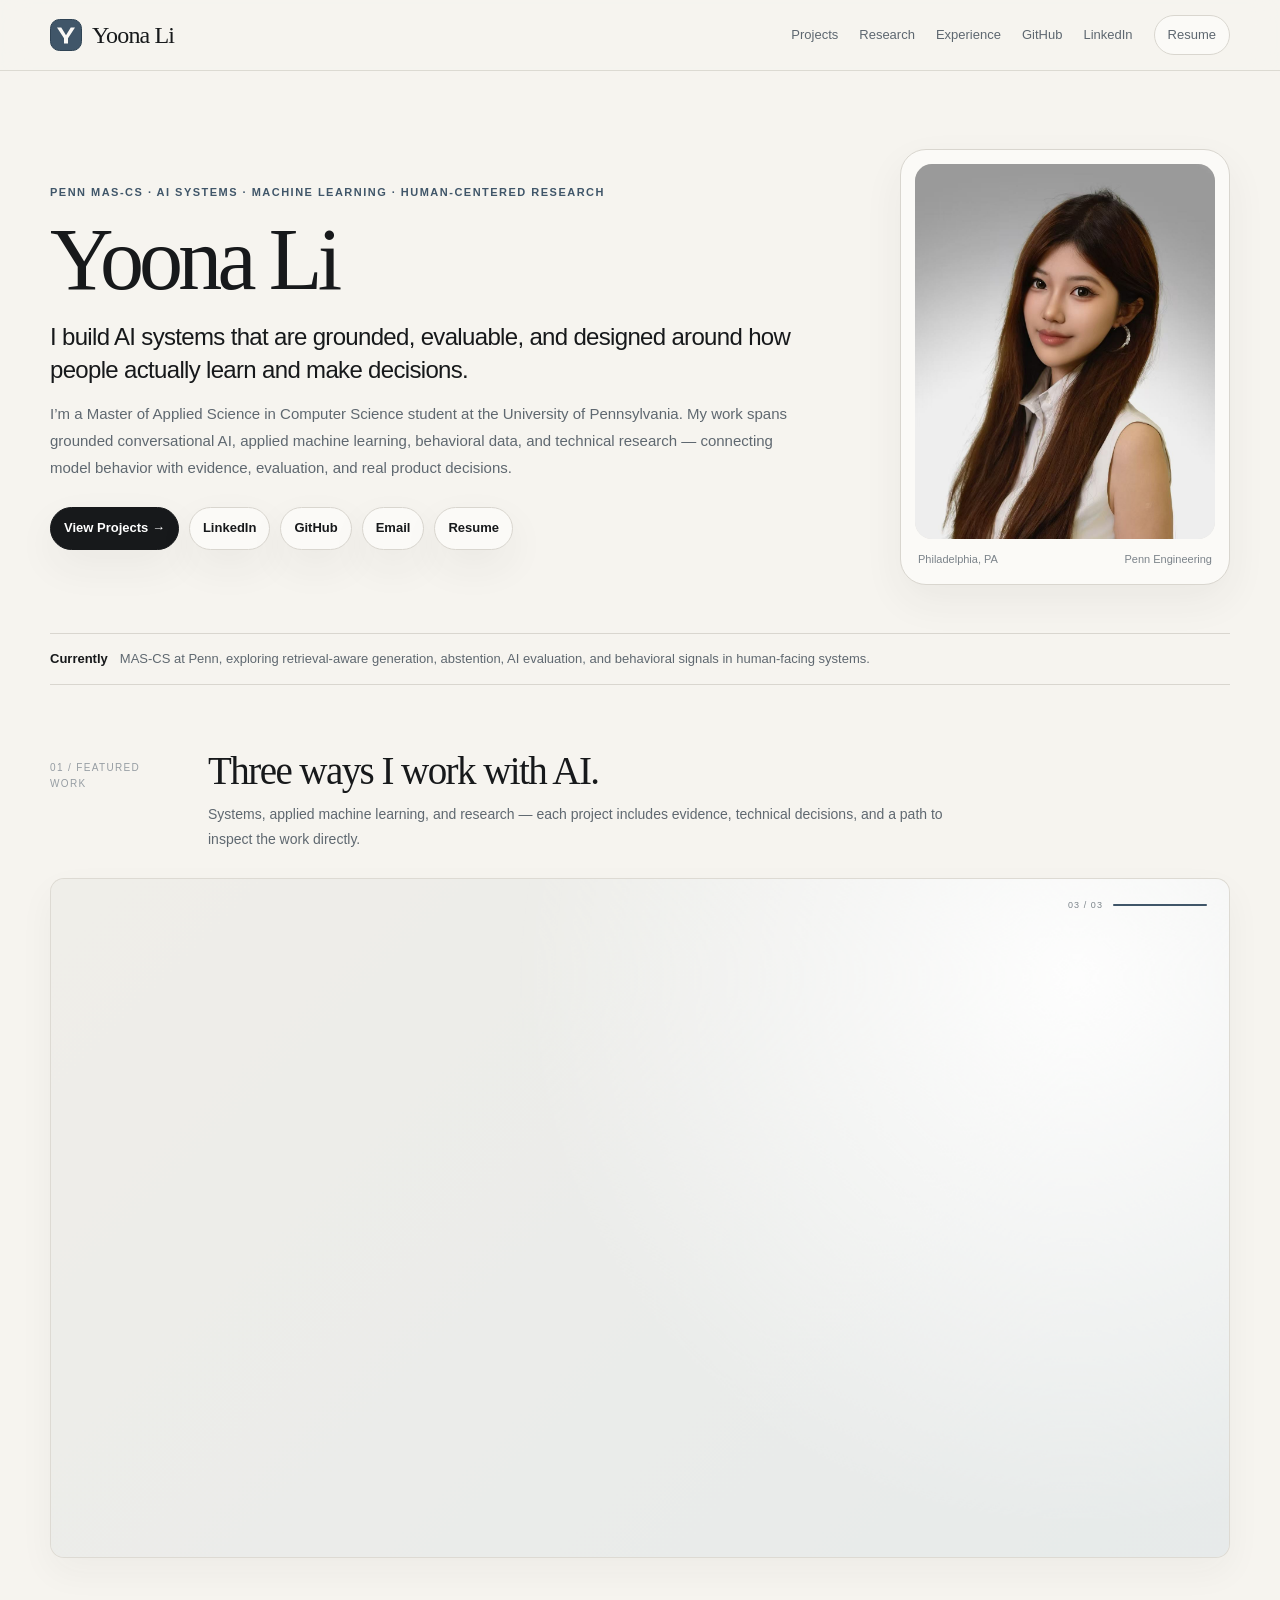
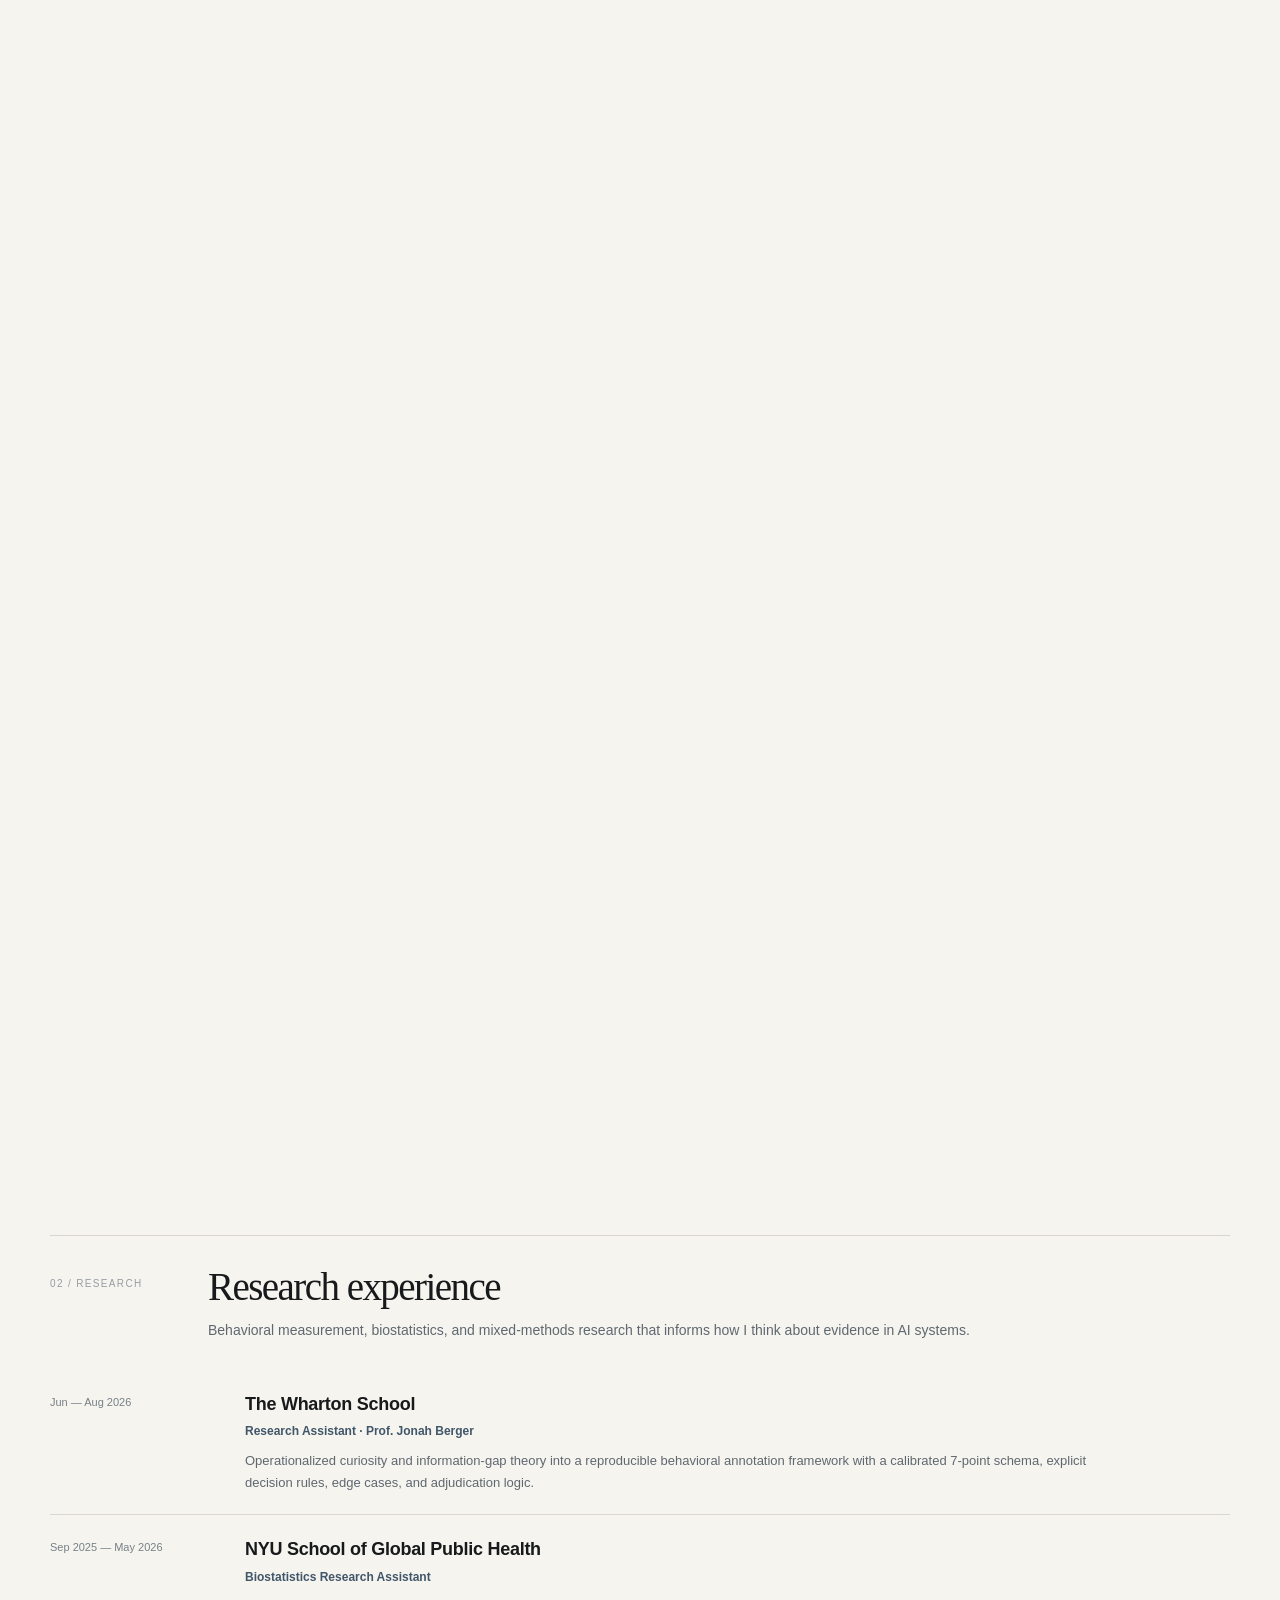
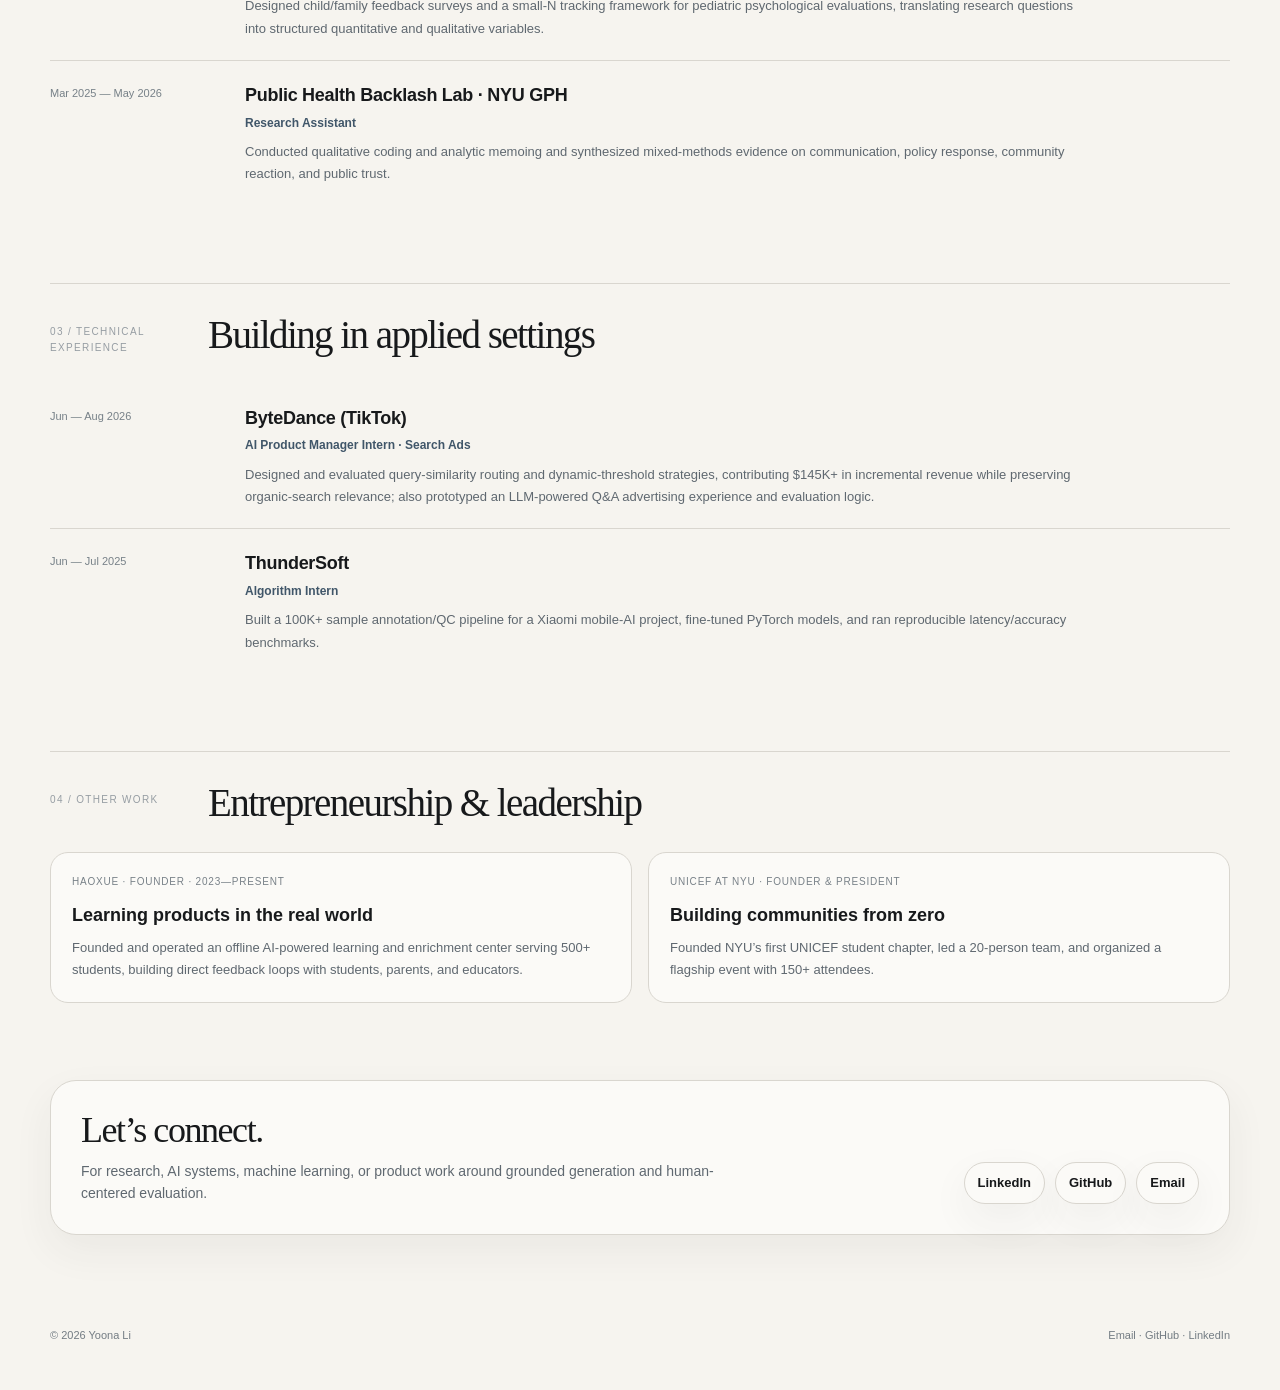
==== commit 9d0edad1: "Deploy approved Featured Work scroll prototype Approved source: f4278f7 (prototype content from 0e4a" ====
--- a/index.html
+++ b/index.html
@@ -20,6 +20,96 @@
 @media(max-width:900px){.hero{grid-template-columns:1fr;gap:30px;padding-top:52px}.portrait-card{max-width:330px}.feature-card.hero-project{grid-template-columns:1fr;min-height:0}.hero-project .project-visual,.hero-project .project-content{grid-column:1;grid-row:auto}.hero-project .project-visual{height:auto;min-height:0;aspect-ratio:16/9}.two-cards,.other-grid,.detail-grid,.arch-grid{grid-template-columns:1fr}.section-head{grid-template-columns:1fr;gap:5px}.row{grid-template-columns:1fr;gap:7px}.contact{grid-template-columns:1fr}.contact-actions{justify-content:flex-start}}
 @media(max-width:650px){.wrap{width:min(var(--max),calc(100% - 26px))}.navlinks{gap:12px}.brand{font-size:19px;white-space:nowrap}.brand-mark{width:29px;height:29px}.hero-title{font-size:20px}.current-strip{display:block}.current-strip strong{display:block;margin-bottom:4px}.two-cards{grid-template-columns:1fr}.feature-card .project-content{padding:28px 24px 30px}.feature-copy{padding:23px}.navlinks .nav-optional{display:none}}
 
+/* Featured Work cinematic prototype V2 — scoped to #work */
+#work .cinema{position:relative;height:calc(540vh + 220px);margin-top:4px}
+#work .cinema__sticky{position:sticky;top:80px;height:min(680px,calc(100vh - 100px));min-height:540px}
+#work .cinema__stage{position:relative;height:100%;overflow:hidden;border:1px solid rgba(217,214,207,.78);border-radius:14px;background:#edeae4;box-shadow:0 14px 36px rgba(57,49,43,.045);isolation:isolate}
+#work .cinema__stage:before{content:"";position:absolute;inset:-18%;z-index:0;background:radial-gradient(circle at 78% 24%,rgba(255,255,255,.92),transparent 36%),linear-gradient(135deg,#f2efe9,#e5eaeb);transform:translate3d(calc(var(--global-progress,0) * -3%),calc(var(--global-progress,0) * 2%),0) scale(1.08)}
+#work .cinema__meter{position:absolute;z-index:30;top:19px;right:22px;display:flex;align-items:center;gap:10px;color:#7c858b;font-size:9px;letter-spacing:.12em}
+#work .cinema__meter-track{width:94px;height:2px;overflow:hidden;border-radius:999px;background:rgba(64,86,105,.17)}
+#work .cinema__meter-fill{display:block;width:100%;height:100%;background:var(--accent);transform:scaleX(var(--global-progress,0));transform-origin:left center}
+#work .cinema-scene{--alpha:0;--local:0;--out:0;--chapter-a:1;--chapter-b:0;--chapter-c:0;--chapter-d:0;position:absolute;inset:0;z-index:1;opacity:var(--alpha);pointer-events:none;will-change:opacity}
+#work .cinema-scene.is-current{pointer-events:auto}
+#work .cinema-scene__field{position:absolute;inset:0;overflow:hidden;perspective:1200px}
+#work .cinema-copy{position:absolute;z-index:12;inset:0 auto 0 0;display:flex;width:40%;min-width:0;flex-direction:column;padding:38px 31px 31px;background:linear-gradient(90deg,rgba(248,247,243,.985) 0%,rgba(248,247,243,.955) 82%,rgba(248,247,243,.18) 100%)}
+#work .cinema-copy__number{display:flex;align-items:center;gap:10px;color:#818a90;font-size:9px;letter-spacing:.09em;text-transform:uppercase}
+#work .cinema-copy__number:before{content:"";width:27px;height:1px;background:var(--accent)}
+#work .cinema-copy__project{margin:23px 0 0;font-family:Georgia,"Times New Roman",serif;font-size:clamp(31px,3vw,40px);font-weight:500;line-height:1.03;letter-spacing:-.045em}
+#work .cinema-copy__chapters{position:relative;height:58px;margin-top:10px}
+#work .cinema-copy__chapter{position:absolute;inset:0;display:flex;align-items:flex-start;margin:0;color:#485862;font-family:Georgia,"Times New Roman",serif;font-size:clamp(20px,1.9vw,25px);font-weight:500;line-height:1.15;letter-spacing:-.025em;will-change:opacity,transform}
+#work .cinema-copy__chapter--a{opacity:var(--chapter-a);transform:translateY(calc((1 - var(--chapter-a)) * -11px))}
+#work .cinema-copy__chapter--b{opacity:var(--chapter-b);transform:translateY(calc((1 - var(--chapter-b)) * 11px))}
+#work .cinema-copy__chapter--c{opacity:var(--chapter-c);transform:translateY(calc((1 - var(--chapter-c)) * 11px))}
+#work .cinema-copy__chapter--d{opacity:var(--chapter-d);transform:translateY(calc((1 - var(--chapter-d)) * 11px))}
+#work .cinema-copy__body{max-width:43ch;margin:4px 0 0;color:var(--muted);font-size:12px;line-height:1.62}
+#work .cinema-evidence{display:grid;gap:8px;margin-top:17px}
+#work .cinema-evidence__item{padding:8px 10px;border-left:2px solid rgba(64,86,105,.24);background:rgba(240,236,228,.6)}
+#work .cinema-evidence__item span{display:block;margin-bottom:2px;color:#8a9297;font-size:8px;font-weight:750;letter-spacing:.1em;text-transform:uppercase}
+#work .cinema-evidence__item b{display:block;color:#4e5961;font-size:10px;font-weight:650;line-height:1.38}
+#work .cinema-copy .actions{margin-top:auto;padding-top:16px;opacity:1;transform:none}
+#work .cinema-copy .actions a{font-size:11px;font-weight:750;color:var(--accent);opacity:1}
+#work .cinema-copy .actions .primary-link{padding:9px 12px;border-radius:999px;background:var(--accent);color:#fff}
+#work .cinema-visual{position:absolute;inset:0 0 0 37%;overflow:hidden;transform-style:preserve-3d}
+#work .cinema-caption{position:absolute;z-index:9;right:21px;bottom:14px;color:#768087;font-size:8px;letter-spacing:.12em;text-transform:uppercase}
+
+#work .lumi-world{position:absolute;inset:4% 2% 4% 0;display:flex;align-items:center;justify-content:flex-end;transform:translate3d(calc(var(--out) * -9%),0,0) scale(calc(1 - var(--out) * .14));transform-origin:58% center}
+#work .lumi-screen{position:relative;width:min(96%,820px);padding:10px;border:1px solid rgba(64,86,105,.15);border-radius:16px;background:#f8f6f1;box-shadow:0 20px 42px rgba(40,40,35,.11);opacity:calc(1 - var(--architecture) * .72);transform:translate3d(calc((1 - var(--local)) * 6%),calc((.5 - var(--local)) * 14px),0) scale(calc(.84 + var(--local) * .2 - var(--architecture) * .11));transform-origin:64% 48%;will-change:transform,opacity}
+#work .lumi-screen>img,#work .lumi-focus>img{display:block;width:100%;height:auto;object-fit:contain;border-radius:10px}
+#work .lumi-focus{position:absolute;inset:10px;overflow:hidden;border-radius:10px;clip-path:inset(calc(66% - var(--evaluation) * 21%) calc(28% - var(--evaluation) * 25%) calc(26% - var(--evaluation) * 18%) calc(70% - var(--evaluation) * 22%) round 10px);filter:brightness(1.05) saturate(1.06);opacity:var(--evaluation);transform:translate3d(calc(var(--evaluation) * -3px),calc(var(--evaluation) * -3px),18px) scale(calc(1 + var(--evaluation) * .018))}
+#work .lumi-focus-ring{position:absolute;right:4%;bottom:8%;width:46%;height:41%;border:1px solid rgba(64,86,105,calc(var(--evaluation) * .65));border-radius:12px;box-shadow:0 14px 30px rgba(64,86,105,calc(var(--evaluation) * .11));opacity:var(--evaluation);transform:translateY(calc((1 - var(--evaluation)) * 14px))}
+#work .lumi-focus-ring span{position:absolute;right:9px;top:-12px;padding:5px 8px;border-radius:999px;background:rgba(251,250,247,.96);color:var(--accent);font-size:8px;font-weight:750;letter-spacing:.06em;text-transform:uppercase}
+#work .lumi-architecture{position:absolute;right:2%;top:8%;width:79%;height:80%;opacity:var(--architecture);transform:translate3d(calc((1 - var(--architecture)) * 45px),calc((1 - var(--architecture)) * 16px),30px) scale(calc(.92 + var(--architecture) * .08))}
+#work .lumi-arch-core{position:absolute;left:36%;top:34%;width:30%;padding:18px 12px;border:1px solid rgba(64,86,105,.28);border-radius:14px;background:#405669;color:#fff;box-shadow:0 18px 34px rgba(64,86,105,.18);text-align:center}
+#work .lumi-arch-core strong{display:block;font-family:Georgia,"Times New Roman",serif;font-size:18px;font-weight:500}
+#work .lumi-arch-core span{font-size:8px;letter-spacing:.08em;text-transform:uppercase;opacity:.78}
+#work .lumi-arch-node{position:absolute;width:27%;padding:12px;border:1px solid rgba(64,86,105,.16);border-radius:12px;background:rgba(251,250,247,.94);color:#65717a;font-size:9px;line-height:1.4;text-align:center;box-shadow:0 10px 22px rgba(40,40,35,.055)}
+#work .lumi-arch-node b{display:block;color:#25313a;font-size:10px}
+#work .lumi-arch-node--knowledge{left:3%;top:13%}#work .lumi-arch-node--evidence{right:2%;top:13%}#work .lumi-arch-node--abstention{left:3%;bottom:13%}#work .lumi-arch-node--privacy{right:2%;bottom:13%}
+#work .lumi-arch-line{position:absolute;height:1px;background:rgba(64,86,105,.34);transform-origin:left center}
+#work .lumi-arch-line--one{left:27%;top:31%;width:20%;transform:rotate(24deg)}#work .lumi-arch-line--two{left:63%;top:42%;width:19%;transform:rotate(-24deg)}#work .lumi-arch-line--three{left:27%;bottom:31%;width:20%;transform:rotate(-24deg)}#work .lumi-arch-line--four{left:63%;bottom:39%;width:19%;transform:rotate(24deg)}
+#work .lumi-arch-tags{position:absolute;left:28%;right:23%;bottom:2%;display:flex;justify-content:center;gap:7px;flex-wrap:wrap}
+#work .lumi-arch-tags span{padding:6px 8px;border-radius:999px;background:rgba(64,86,105,.09);color:var(--accent);font-size:8px;font-weight:750;letter-spacing:.05em;text-transform:uppercase}
+
+#work .fashion-world{position:absolute;inset:3% 2% 3% 2%;display:flex;align-items:center;justify-content:flex-end;transform:translate3d(calc(var(--out) * -4%),0,0) rotateX(calc(var(--out) * 7deg)) scale(calc(1 - var(--out) * .2));transform-origin:61% 58%;transform-style:preserve-3d}
+#work .fashion-deck{position:relative;width:min(95%,760px);height:94%;max-height:620px;transform-style:preserve-3d}
+#work .fashion-card{position:absolute;top:4%;width:40%;height:76%;overflow:hidden;border:1px solid rgba(64,86,105,.18);border-radius:17px;background:#f8f5ef;box-shadow:0 19px 40px rgba(40,40,35,.12);will-change:transform,opacity,filter}
+#work .fashion-card--a{left:7%;transform:translate3d(calc(var(--enter-inv) * -170px),calc(var(--enter-inv) * 34px - var(--signal) * 32px),calc(var(--enter-inv) * -80px)) rotateY(calc(var(--enter-inv) * 13deg)) scale(calc(1 - var(--select) * .07 - var(--signal) * .06));opacity:calc(1 - var(--select) * .33);filter:saturate(calc(1 - var(--select) * .36))}
+#work .fashion-card--b{right:7%;transform:translate3d(calc(var(--enter-inv) * 170px),calc(var(--enter-inv) * -24px - var(--select) * 7px - var(--signal) * 32px),calc(var(--enter-inv) * -80px)) rotateY(calc(var(--enter-inv) * -13deg)) scale(calc(.97 + var(--select) * .035 - var(--signal) * .045));box-shadow:0 19px 40px rgba(40,40,35,.12),0 0 0 calc(var(--select) * 5px) rgba(64,86,105,.13)}
+#work .fashion-card img{display:block;width:100%;height:100%;object-fit:cover;object-position:center 24%}
+#work .fashion-card__choice{position:absolute;left:11px;right:11px;bottom:11px;padding:7px 9px;border-radius:999px;background:rgba(23,25,27,.84);color:#fff;text-align:center;font-size:8px;font-weight:750;letter-spacing:.04em}
+#work .fashion-card--b:after{content:"Selected preference";position:absolute;top:11px;right:11px;padding:6px 8px;border-radius:999px;background:rgba(251,250,247,.94);color:var(--accent);font-size:7px;font-weight:750;letter-spacing:.05em;text-transform:uppercase;opacity:var(--select);transform:translateY(calc((1 - var(--select)) * -8px))}
+#work .fashion-flow{position:absolute;left:8%;right:5%;bottom:1%;display:grid;grid-template-columns:1fr 22px 1fr 22px 1fr;align-items:center;gap:7px;padding:14px;border:1px solid rgba(64,86,105,.16);border-radius:13px;background:rgba(251,250,247,.96);box-shadow:0 13px 28px rgba(40,40,35,.085);opacity:var(--signal);transform:translateY(calc((1 - var(--signal)) * 28px));clip-path:inset(0 calc((1 - var(--signal)) * 100%) 0 0 round 13px)}
+#work .fashion-flow__step{padding:8px 6px;border-radius:9px;background:#eeeae3;color:#65717a;font-size:8px;line-height:1.35;text-align:center;text-transform:uppercase;letter-spacing:.05em}
+#work .fashion-flow__step b{display:block;color:#344651;font-size:9px}#work .fashion-flow__arrow{text-align:center;color:#829098;font-size:14px}
+
+#work .matrix-world{position:absolute;inset:3% 2% 3% 2%;display:flex;align-items:center;justify-content:flex-end;transform:translate3d(calc((1 - var(--enter)) * 7%),0,0) scale(calc(.91 + var(--enter) * .09));transform-origin:68% center}
+#work .matrix-field{position:absolute;right:0;top:3%;width:86%;height:89%;display:grid;grid-template-columns:repeat(12,1fr);grid-template-rows:repeat(8,1fr);gap:5px;padding:44px 18px 18px;border:1px solid rgba(64,86,105,.13);border-radius:17px;background:rgba(245,247,247,.72);opacity:calc(.96 - var(--freeze) * .54);transform:scale(calc(1 - var(--freeze) * .045));filter:grayscale(calc(var(--freeze) * .55))}
+#work .matrix-field:before{content:"FULL PARAMETER FIELD · MODEL LAYERS";position:absolute;left:18px;top:16px;color:#748087;font-size:8px;letter-spacing:.11em}
+#work .matrix-cell{border:1px solid rgba(64,86,105,.15);border-radius:3px;background:rgba(64,86,105,.07);transform:scale(calc(1 - var(--freeze) * .12));opacity:calc(.48 + (var(--cell-tone) * .32))}
+#work .model-layer-labels{position:absolute;right:3%;top:11%;height:64%;display:flex;flex-direction:column;justify-content:space-around;color:#7b858c;font-size:7px;letter-spacing:.08em;text-align:right;text-transform:uppercase;opacity:calc(1 - var(--freeze) * .7)}
+#work .backbone{position:absolute;right:5%;top:13%;width:66%;height:48%;padding:17px;border:1px solid rgba(64,86,105,calc(.08 + var(--freeze) * .32));border-radius:16px;background:rgba(224,231,234,calc(.12 + var(--freeze) * .77));box-shadow:0 16px 36px rgba(40,40,35,calc(var(--freeze) * .085));opacity:var(--freeze);transform:translateZ(calc(var(--freeze) * 12px)) scale(calc(.94 + var(--freeze) * .06))}
+#work .backbone__header{display:flex;justify-content:space-between;gap:12px;align-items:center;margin-bottom:12px;color:#64727a;font-size:7px;letter-spacing:.08em;text-transform:uppercase}
+#work .backbone__header strong{color:#26323a;font-size:9px}#work .backbone-grid{display:grid;grid-template-columns:repeat(8,1fr);grid-template-rows:repeat(3,1fr);gap:5px;height:calc(100% - 27px)}
+#work .backbone-grid span{border:1px solid rgba(64,86,105,.12);border-radius:4px;background:rgba(255,255,255,.42)}
+#work .llm-legend{position:absolute;right:6%;top:4%;display:flex;gap:8px;opacity:var(--freeze)}
+#work .llm-legend span{display:flex;align-items:center;gap:5px;padding:5px 7px;border-radius:999px;background:rgba(251,250,247,.9);color:#68737a;font-size:7px;letter-spacing:.06em;text-transform:uppercase}
+#work .llm-legend i{width:6px;height:6px;border-radius:2px;background:#cbd5d9}#work .llm-legend span:last-child i{background:var(--accent)}
+#work .adapter-path{position:absolute;right:9%;bottom:18%;width:59%;display:grid;grid-template-columns:1fr 38px 1fr;align-items:center;gap:10px;opacity:var(--adapter);transform:translateY(calc((1 - var(--adapter)) * 34px)) translateZ(40px)}
+#work .adapter-matrix{position:relative;min-height:89px;padding:12px;border:1px solid rgba(255,255,255,.35);border-radius:12px;background:#405669;box-shadow:0 12px 25px rgba(64,86,105,.18);color:#fff;transform:translateX(calc(var(--adapter-inv) * var(--adapter-shift)))}
+#work .adapter-matrix--a{--adapter-shift:58px}#work .adapter-matrix--b{--adapter-shift:-58px}
+#work .adapter-matrix__label{position:absolute;left:10px;top:8px;font-family:Georgia,"Times New Roman",serif;font-size:17px}#work .adapter-mini{display:grid;grid-template-columns:repeat(4,1fr);gap:3px;margin:26px 0 0 24px}#work .adapter-mini span{height:8px;border-radius:2px;background:rgba(255,255,255,.26)}
+#work .adapter-times{text-align:center;color:#66737c;font-size:19px;transform:scale(var(--adapter))}
+#work .adapter-link{position:absolute;right:35%;top:57%;width:1px;height:13%;background:rgba(64,86,105,.32);opacity:var(--adapter)}
+#work .research-composition{position:absolute;right:7%;bottom:3%;width:63%;display:flex;justify-content:space-between;gap:8px;padding:10px 12px;border-top:1px solid rgba(64,86,105,.18);opacity:var(--research);transform:translateY(calc((1 - var(--research)) * 12px))}
+#work .research-composition span{color:#65717a;font-size:7px;letter-spacing:.08em;text-transform:uppercase}#work .research-composition b{color:var(--accent);font-size:8px}
+
+@media(max-width:1024px) and (min-width:768px){#work .cinema{height:calc(470vh + 180px)}#work .cinema__sticky{top:78px;height:min(640px,calc(100vh - 94px));min-height:520px}#work .cinema-copy{width:44%;padding:29px 23px 25px}#work .cinema-copy__project{font-size:30px;margin-top:18px}#work .cinema-copy__chapters{height:50px}#work .cinema-copy__chapter{font-size:20px}#work .cinema-copy__body{font-size:11px;line-height:1.52}#work .cinema-evidence{gap:6px;margin-top:12px}#work .cinema-evidence__item{padding:6px 8px}#work .cinema-visual{left:40%}#work .fashion-card{width:42%;height:70%}#work .fashion-flow{grid-template-columns:1fr 16px 1fr 16px 1fr;padding:10px}#work .adapter-path{width:65%}}
+
+@media(max-width:767px){#work .cinema{height:auto}#work .cinema__sticky{position:static;height:auto;min-height:0}#work .cinema__stage{display:grid;gap:18px;overflow:visible;border:0;border-radius:0;background:transparent;box-shadow:none}#work .cinema__stage:before,#work .cinema__meter{display:none}#work .cinema-scene{--alpha:1!important;--local:1!important;--out:0!important;--chapter-a:0!important;--chapter-b:0!important;--chapter-c:1!important;--chapter-d:1!important;--evaluation:0!important;--architecture:1!important;--enter:1!important;--enter-inv:0!important;--select:1!important;--signal:1!important;--freeze:1!important;--adapter:1!important;--adapter-inv:0!important;--research:1!important;position:relative;inset:auto;display:grid;opacity:1!important;pointer-events:auto;border:1px solid var(--line);border-radius:18px;background:var(--panel);box-shadow:var(--shadow);overflow:hidden}#work .cinema-scene__field{position:relative;inset:auto;grid-row:1;height:350px;perspective:none}#work .cinema-copy{position:relative;inset:auto;grid-row:2;width:auto;padding:27px 23px;background:var(--panel)}#work .cinema-copy__project{margin-top:18px;font-size:29px}#work .cinema-copy__chapters{height:auto;margin-top:8px}#work .cinema-copy__chapter{display:none;position:static;opacity:1!important;transform:none!important;font-size:20px}#work .cinema-copy__chapter--c:last-child,#work .cinema-copy__chapter--d{display:block}#work .cinema-copy__body{margin-top:15px}#work .cinema-evidence{margin-top:16px}#work .cinema-copy .actions{margin-top:19px;padding-top:0}#work .cinema-visual{inset:0}#work .cinema-caption{right:15px;bottom:9px}#work .lumi-world,#work .fashion-world,#work .matrix-world{inset:0;transform:none}#work .lumi-screen{display:none}#work .lumi-architecture{right:2%;top:4%;width:96%;height:89%;opacity:1;transform:none}#work .fashion-deck{width:96%;height:96%}#work .fashion-card{top:5%;width:40%;height:67%}#work .fashion-card--a{left:7%;opacity:.67;filter:saturate(.68);transform:translateY(-22px) scale(.88)}#work .fashion-card--b{right:7%;transform:translateY(-28px) scale(.96);box-shadow:0 17px 32px rgba(40,40,35,.11),0 0 0 4px rgba(64,86,105,.12)}#work .fashion-flow{left:4%;right:4%;bottom:3%;padding:9px;grid-template-columns:1fr 13px 1fr 13px 1fr;opacity:1;transform:none;clip-path:none}#work .fashion-flow__step{font-size:7px}#work .matrix-field{right:2%;top:4%;width:96%;height:89%;opacity:.32;transform:scale(.95)}#work .backbone{right:8%;top:14%;width:84%;height:43%;opacity:1;transform:none}#work .adapter-path{right:13%;bottom:18%;width:74%;opacity:1;transform:none}#work .research-composition{right:7%;width:86%;opacity:1;transform:none}}
+
+@media(prefers-reduced-motion:reduce){html{scroll-behavior:auto}#work .cinema{height:auto}#work .cinema__sticky{position:static;height:auto;min-height:0}#work .cinema__stage{display:grid;gap:18px;overflow:visible;border:0;border-radius:0;background:transparent;box-shadow:none}#work .cinema__stage:before,#work .cinema__meter{display:none}#work .cinema-scene{--alpha:1!important;--local:1!important;--out:0!important;--chapter-a:0!important;--chapter-b:0!important;--chapter-c:1!important;--chapter-d:1!important;--evaluation:0!important;--architecture:1!important;--enter:1!important;--enter-inv:0!important;--select:1!important;--signal:1!important;--freeze:1!important;--adapter:1!important;--adapter-inv:0!important;--research:1!important;position:relative;inset:auto;display:grid;grid-template-columns:minmax(0,40fr) minmax(0,60fr);opacity:1!important;pointer-events:auto;border:1px solid var(--line);border-radius:18px;background:var(--panel);box-shadow:var(--shadow);overflow:hidden}#work .cinema-scene__field{position:relative;inset:auto;grid-column:2;grid-row:1;height:560px;perspective:none}#work .cinema-copy{position:relative;inset:auto;grid-column:1;grid-row:1;width:auto;padding:30px;background:var(--panel)}#work .cinema-copy__project{font-size:31px}#work .cinema-copy__chapters{height:auto}#work .cinema-copy__chapter{display:none;position:static;opacity:1!important;transform:none!important}#work .cinema-copy__chapter--c:last-child,#work .cinema-copy__chapter--d{display:block}#work .cinema-copy__body{margin-top:16px}#work .cinema-copy .actions{margin-top:20px;padding-top:0}#work .cinema-visual{inset:0}#work .lumi-world,#work .fashion-world,#work .matrix-world{transform:none}#work .lumi-screen{display:none}#work .lumi-architecture{opacity:1;transform:none}}
+@media(max-width:767px) and (prefers-reduced-motion:reduce){#work .cinema-scene{grid-template-columns:1fr}#work .cinema-scene__field{grid-column:1;grid-row:1;height:350px}#work .cinema-copy{grid-column:1;grid-row:2}}
+
 /* Portrait crop tuned for the real uploaded headshot */
 .hero-photo img,
 .portrait img,
@@ -32,12 +122,15 @@
 </style></head><body><header><div class="wrap nav"><a class="brand" href="index.html" aria-label="Yoona Li home"><span class="brand-mark"><img src="assets/yl-mark.svg" width="64" height="64" alt=""></span><span>Yoona Li</span></a><nav class="navlinks"><a href="#work">Projects</a><a class="nav-optional" href="#research">Research</a><a class="nav-optional" href="#experience">Experience</a><a href="https://github.com/wansongyi" target="_blank" rel="noopener">GitHub</a><a class="nav-optional" href="https://www.linkedin.com/in/yoona-l-3b94a5281" target="_blank" rel="noopener">LinkedIn</a><a class="resume-pill" href="assets/Yoona_Li_Resume.pdf" target="_blank" rel="noopener">Resume</a></nav></div></header><main class="wrap">
 <section class="hero"><div><div class="eyebrow">Penn MAS-CS · AI Systems · Machine Learning · Human-Centered Research</div><h1>Yoona Li</h1><p class="hero-title">I build AI systems that are grounded, evaluable, and designed around how people actually learn and make decisions.</p><p class="hero-copy">I’m a Master of Applied Science in Computer Science student at the University of Pennsylvania. My work spans grounded conversational AI, applied machine learning, behavioral data, and technical research — connecting model behavior with evidence, evaluation, and real product decisions.</p><div class="socials"><a class="social primary" href="#work">View Projects →</a><a class="social" href="https://www.linkedin.com/in/yoona-l-3b94a5281" target="_blank" rel="noopener">LinkedIn</a><a class="social" href="https://github.com/wansongyi" target="_blank" rel="noopener">GitHub</a><a class="social" href="mailto:yoonali@engineering.upenn.edu">Email</a><a class="social" href="assets/Yoona_Li_Resume.pdf" target="_blank" rel="noopener">Resume</a></div></div><aside class="portrait-card"><img class="portrait" src="assets/yoona-headshot.jpg" width="1024" height="1536" fetchpriority="high" alt="Yoona Li portrait"><div class="portrait-meta"><span>Philadelphia, PA</span><span>Penn Engineering</span></div></aside></section>
 <div class="current-strip"><strong>Currently</strong><span>MAS-CS at Penn, exploring retrieval-aware generation, abstention, AI evaluation, and behavioral signals in human-facing systems.</span></div>
-<section id="work" class="section"><div class="section-head"><div class="sec-no">01 / FEATURED WORK</div><div><h2>Three ways I work with AI.</h2><p class="section-copy">Systems, applied machine learning, and research — each project includes evidence, technical decisions, and a path to inspect the work directly.</p></div></div><div class="featured">
-<article class="feature-card hero-project project-card"><div class="project-visual lumi-visual"><img src="assets/lumi-evaluation-demo.webp" width="1268" height="720" loading="lazy" alt="Lumi AI Test and Compare evaluation workspace using clearly labeled sample data"></div><div class="feature-copy project-content"><div class="project-kicker"><span>01 · AI SYSTEMS</span><span>2026—Present</span></div><h3>Lumi AI — grounded conversational learning</h3><p>Teacher-grounded conversational learning with retrieval boundaries, abstention, evaluation, and evidence-linked feedback. The public interactive demo lets reviewers explore Teacher, Student, Evaluation, Parent, and Architecture workflows using transparent sample data.</p><div class="signal-row"><span class="signal">RAG Grounding</span><span class="signal">Evaluation</span><span class="signal">Privacy-aware Architecture</span></div><ul class="evidence"><li>Connected file ingestion, vector retrieval, streamed chat, configurable tutor behavior, and evaluation workflows.</li><li>Designed retrieval-aware response boundaries so unsupported questions can trigger explicit abstention rather than confident invention.</li></ul><div class="actions"><a class="primary-link" href="https://portfolio-demo.lumi-ai-32v.pages.dev/" target="_blank" rel="noopener">Interactive Demo ↗</a><a href="projects/lumi/index.html">Read Case Study →</a></div></div></article>
-<div class="two-cards"><article class="feature-card small-feature project-card"><div class="project-visual fashion-visual"><div class="fashion-composite" role="img" aria-label="FashionVote pairwise clothing voting interface"><div class="fv-title">Which one wins?</div><div class="fv-looks"><div class="fv-look"><img src="assets/fashionvote-look-a.jpg" width="682" height="1024" loading="lazy" alt="Black skirt fashion look"><span>Choose black skirt</span></div><div class="fv-look"><img src="assets/fashionvote-look-b.jpg" width="740" height="1024" loading="lazy" alt="White skirt fashion look"><span>Choose white skirt</span></div></div><div class="fv-meta">Pairwise preference · Visual AI · Live demo</div></div></div><div class="feature-copy project-content"><div class="project-kicker"><span>02 · APPLIED ML · LIVE DEMO</span><span>2025</span></div><h3>FashionVote</h3><p>Fashion analytics combining DeepFashion imagery with pairwise preference signals to study trends and user-level behavior.</p><div class="signal-row"><span class="signal">10K+ users analyzed</span><span class="signal">90%+ classification</span><span class="signal">Pairwise voting</span></div><div class="actions"><a class="primary-link" href="https://fashionvote-demo.onrender.com" target="_blank" rel="noopener">Live Demo ↗</a><a href="projects/fashionvote/index.html">Read Case Study →</a></div></div></article>
-<article class="feature-card small-feature project-card"><div class="project-visual research-visual"><img src="assets/llm-cover.svg" width="1200" height="760" loading="lazy" alt="Controlled toy benchmark comparing trainable parameters for full fine-tuning and LoRA"></div><div class="feature-copy project-content"><div class="project-kicker"><span>SOLE AUTHOR · IJNSEI</span><span>2025</span></div><h3>Quantized LLM adaptation</h3><p>A unified treatment of LoRA, LoRA+, and QLoRA for parameter-efficient adaptation under constrained compute, with analytical derivations and reproducible PyTorch experiments.</p><div class="signal-row"><span class="signal">LoRA / LoRA+</span><span class="signal">4-bit QLoRA</span><span class="signal">PEFT</span></div><div class="actions"><a class="primary-link" href="assets/Quantized_LLM_Paper.pdf" target="_blank" rel="noopener">Read Paper ↗</a><a href="https://globalacadbridge.org/IJNSEI/article/download/8/14/44" target="_blank" rel="noopener">Published PDF ↗</a><a href="projects/quantized-llm/index.html">Research Case Study →</a></div></div></article></div></div></section>
+<section id="work" class="section"><div class="section-head"><div class="sec-no">01 / FEATURED WORK</div><div><h2>Three ways I work with AI.</h2><p class="section-copy">Systems, applied machine learning, and research — each project includes evidence, technical decisions, and a path to inspect the work directly.</p></div></div><div class="cinema" data-cinema><div class="cinema__sticky"><div class="cinema__stage" data-cinema-stage><div class="cinema__meter" aria-hidden="true"><span data-scene-count>01 / 03</span><span class="cinema__meter-track"><span class="cinema__meter-fill"></span></span></div>
+<article class="cinema-scene cinema-scene--lumi is-current" data-scene="lumi"><div class="cinema-scene__field"><div class="cinema-visual"><div class="lumi-world"><div class="lumi-screen"><img src="assets/lumi-evaluation-demo.webp" width="1268" height="720" loading="eager" alt="Lumi AI Test and Compare evaluation workspace using clearly labeled sample data"><div class="lumi-focus" aria-hidden="true"><img src="assets/lumi-evaluation-demo.webp" width="1268" height="720" alt=""></div><div class="lumi-focus-ring" aria-hidden="true"><span>Reviewed variants · evidence-linked feedback</span></div></div><div class="lumi-architecture" role="img" aria-label="Lumi grounding architecture connecting teacher knowledge, retrieval boundaries, evidence, abstention, and privacy separation"><span class="lumi-arch-line lumi-arch-line--one"></span><span class="lumi-arch-line lumi-arch-line--two"></span><span class="lumi-arch-line lumi-arch-line--three"></span><span class="lumi-arch-line lumi-arch-line--four"></span><div class="lumi-arch-node lumi-arch-node--knowledge"><b>Teacher knowledge</b>grounded source</div><div class="lumi-arch-node lumi-arch-node--evidence"><b>Evidence</b>linked feedback</div><div class="lumi-arch-core"><strong>Retrieval boundary</strong><span>ground before generation</span></div><div class="lumi-arch-node lumi-arch-node--abstention"><b>Abstention</b>unsupported response boundary</div><div class="lumi-arch-node lumi-arch-node--privacy"><b>Privacy separation</b>service boundary</div><div class="lumi-arch-tags"><span>RAG</span><span>Evaluation</span><span>Privacy-aware architecture</span></div></div></div></div><span class="cinema-caption">Product → evaluation → system design</span></div><div class="cinema-copy"><div class="cinema-copy__number">01 · AI Systems · 2026—Present</div><h3 class="cinema-copy__project">Lumi AI</h3><div class="cinema-copy__chapters"><h4 class="cinema-copy__chapter cinema-copy__chapter--a">Grounded conversational learning</h4><h4 class="cinema-copy__chapter cinema-copy__chapter--b">Evaluation &amp; evidence</h4><h4 class="cinema-copy__chapter cinema-copy__chapter--c">Privacy-aware grounding</h4></div><p class="cinema-copy__body">Teacher-grounded conversational learning with retrieval boundaries, abstention, evaluation, and evidence-linked feedback. The public demo uses transparent sample data.</p><div class="cinema-evidence"><div class="cinema-evidence__item"><span>System</span><b>Teacher-grounded conversational learning</b></div><div class="cinema-evidence__item"><span>Core</span><b>RAG grounding · evaluation · abstention</b></div><div class="cinema-evidence__item"><span>Architecture</span><b>Privacy-aware services · retrieval · evidence-linked feedback</b></div></div><div class="actions"><a class="primary-link" href="https://portfolio-demo.lumi-ai-32v.pages.dev/" target="_blank" rel="noopener">Interactive Demo ↗</a><a href="projects/lumi/index.html">Read Case Study →</a></div></div></article>
+<article class="cinema-scene cinema-scene--fashion" data-scene="fashion"><div class="cinema-scene__field"><div class="cinema-visual"><div class="fashion-world"><div class="fashion-deck"><div class="fashion-card fashion-card--a"><img src="assets/fashionvote-look-a.jpg" width="682" height="1024" loading="lazy" alt="Black skirt fashion look"><span class="fashion-card__choice">Choose black skirt</span></div><div class="fashion-card fashion-card--b"><img src="assets/fashionvote-look-b.jpg" width="740" height="1024" loading="lazy" alt="White skirt fashion look"><span class="fashion-card__choice">Choose white skirt</span></div><div class="fashion-flow"><div class="fashion-flow__step"><b>Image A vs B</b>pairwise choice</div><div class="fashion-flow__arrow">→</div><div class="fashion-flow__step"><b>Preference</b>recorded signal</div><div class="fashion-flow__arrow">→</div><div class="fashion-flow__step"><b>Behavioral data</b>applied ML input</div></div></div></div></div><span class="cinema-caption">Pairwise choice → preference data → analysis</span></div><div class="cinema-copy"><div class="cinema-copy__number">02 · Applied ML · 2025</div><h3 class="cinema-copy__project">FashionVote</h3><div class="cinema-copy__chapters"><h4 class="cinema-copy__chapter cinema-copy__chapter--a">Pairwise preference</h4><h4 class="cinema-copy__chapter cinema-copy__chapter--b">Preference captured</h4><h4 class="cinema-copy__chapter cinema-copy__chapter--c">Behavioral data · Applied ML</h4></div><p class="cinema-copy__body">Fashion analytics combining DeepFashion imagery with pairwise preference signals to study trends and user-level behavior.</p><div class="cinema-evidence"><div class="cinema-evidence__item"><span>Input</span><b>DeepFashion imagery</b></div><div class="cinema-evidence__item"><span>Signal</span><b>Pairwise preference</b></div><div class="cinema-evidence__item"><span>Model / Analysis</span><b>Behavioral data · applied ML</b></div></div><div class="actions"><a class="primary-link" href="https://fashionvote-demo.onrender.com" target="_blank" rel="noopener">Live Demo ↗</a><a href="projects/fashionvote/index.html">Read Case Study →</a></div></div></article>
+<article class="cinema-scene cinema-scene--llm" data-scene="llm"><div class="cinema-scene__field"><div class="cinema-visual"><div class="matrix-world"><div class="matrix-field" data-matrix aria-hidden="true"></div><div class="model-layer-labels" aria-hidden="true"><span>Attention</span><span>Projection</span><span>Feed-forward</span><span>Output</span></div><div class="llm-legend"><span><i></i>Frozen · base weights</span><span><i></i>Trainable · adapter path</span></div><div class="backbone"><div class="backbone__header"><strong>Frozen 4-bit backbone</strong><span>Base model weights</span></div><div class="backbone-grid" data-backbone-grid aria-hidden="true"></div></div><span class="adapter-link"></span><div class="adapter-path"><div class="adapter-matrix adapter-matrix--a"><span class="adapter-matrix__label">A</span><span class="adapter-mini" data-adapter-mini></span></div><div class="adapter-times">×</div><div class="adapter-matrix adapter-matrix--b"><span class="adapter-matrix__label">B</span><span class="adapter-mini" data-adapter-mini></span></div></div><div class="research-composition"><span><b>4-bit</b> frozen backbone</span><span><b>A × B</b> trainable update</span><span><b>LoRA · LoRA+ · QLoRA</b></span></div></div></div><span class="cinema-caption">Conceptual research composition · no numeric claim</span></div><div class="cinema-copy"><div class="cinema-copy__number">03 · Sole Author · IJNSEI · 2025</div><h3 class="cinema-copy__project">Quantized LLM Adaptation</h3><div class="cinema-copy__chapters"><h4 class="cinema-copy__chapter cinema-copy__chapter--a">Parameter-efficient adaptation</h4><h4 class="cinema-copy__chapter cinema-copy__chapter--b">Quantized backbone</h4><h4 class="cinema-copy__chapter cinema-copy__chapter--c">Low-rank adaptation</h4><h4 class="cinema-copy__chapter cinema-copy__chapter--d">LoRA · LoRA+ · QLoRA · 4-bit</h4></div><p class="cinema-copy__body">A unified treatment of LoRA, LoRA+, and QLoRA for parameter-efficient adaptation under constrained compute, with analytical derivations and reproducible PyTorch experiments.</p><div class="cinema-evidence"><div class="cinema-evidence__item"><span>Methods</span><b>LoRA · LoRA+ · QLoRA · 4-bit</b></div><div class="cinema-evidence__item"><span>Focus</span><b>Trainable parameters · memory footprint · adaptation quality</b></div><div class="cinema-evidence__item"><span>Implementation</span><b>PyTorch · reproducible experiments</b></div></div><div class="actions"><a class="primary-link" href="assets/Quantized_LLM_Paper.pdf" target="_blank" rel="noopener">Read Paper ↗</a><a href="https://globalacadbridge.org/IJNSEI/article/download/8/14/44" target="_blank" rel="noopener">Published PDF ↗</a><a href="projects/quantized-llm/index.html">Research Case Study →</a></div></div></article>
+</div></div></div></section>
 <section id="research" class="section"><div class="rule"></div><div class="section-head"><div class="sec-no">02 / RESEARCH</div><div><h2>Research experience</h2><p class="section-copy">Behavioral measurement, biostatistics, and mixed-methods research that informs how I think about evidence in AI systems.</p></div></div><div class="list"><div class="row"><div class="date">Jun — Aug 2026</div><div><h3>The Wharton School</h3><div class="role">Research Assistant · Prof. Jonah Berger</div><p>Operationalized curiosity and information-gap theory into a reproducible behavioral annotation framework with a calibrated 7-point schema, explicit decision rules, edge cases, and adjudication logic.</p></div></div><div class="row"><div class="date">Sep 2025 — May 2026</div><div><h3>NYU School of Global Public Health</h3><div class="role">Biostatistics Research Assistant</div><p>Designed child/family feedback surveys and a small-N tracking framework for pediatric psychological evaluations, translating research questions into structured quantitative and qualitative variables.</p></div></div><div class="row"><div class="date">Mar 2025 — May 2026</div><div><h3>Public Health Backlash Lab · NYU GPH</h3><div class="role">Research Assistant</div><p>Conducted qualitative coding and analytic memoing and synthesized mixed-methods evidence on communication, policy response, community reaction, and public trust.</p></div></div></div></section>
 <section id="experience" class="section"><div class="rule"></div><div class="section-head"><div class="sec-no">03 / TECHNICAL EXPERIENCE</div><div><h2>Building in applied settings</h2></div></div><div class="list"><div class="row"><div class="date">Jun — Aug 2026</div><div><h3>ByteDance (TikTok)</h3><div class="role">AI Product Manager Intern · Search Ads</div><p>Designed and evaluated query-similarity routing and dynamic-threshold strategies, contributing $145K+ in incremental revenue while preserving organic-search relevance; also prototyped an LLM-powered Q&A advertising experience and evaluation logic.</p></div></div><div class="row"><div class="date">Jun — Jul 2025</div><div><h3>ThunderSoft</h3><div class="role">Algorithm Intern</div><p>Built a 100K+ sample annotation/QC pipeline for a Xiaomi mobile-AI project, fine-tuned PyTorch models, and ran reproducible latency/accuracy benchmarks.</p></div></div></div></section>
 <section class="section"><div class="rule"></div><div class="section-head"><div class="sec-no">04 / OTHER WORK</div><div><h2>Entrepreneurship & leadership</h2></div></div><div class="other-grid"><div class="other-card"><div class="micro">HaoXue · Founder · 2023—Present</div><h3>Learning products in the real world</h3><p>Founded and operated an offline AI-powered learning and enrichment center serving 500+ students, building direct feedback loops with students, parents, and educators.</p></div><div class="other-card"><div class="micro">UNICEF at NYU · Founder & President</div><h3>Building communities from zero</h3><p>Founded NYU’s first UNICEF student chapter, led a 20-person team, and organized a flagship event with 150+ attendees.</p></div></div></section>
 <section class="section"><div class="contact"><div><h2>Let’s connect.</h2><p>For research, AI systems, machine learning, or product work around grounded generation and human-centered evaluation.</p></div><div class="contact-actions"><a class="social" href="https://www.linkedin.com/in/yoona-l-3b94a5281" target="_blank" rel="noopener">LinkedIn</a><a class="social" href="https://github.com/wansongyi" target="_blank" rel="noopener">GitHub</a><a class="social" href="mailto:yoonali@engineering.upenn.edu">Email</a></div></div></section>
-</main><div class="wrap"><footer><span>© 2026 Yoona Li</span><span><a href="mailto:yoonali@engineering.upenn.edu">Email</a> · <a href="https://github.com/wansongyi" target="_blank" rel="noopener">GitHub</a> · <a href="https://www.linkedin.com/in/yoona-l-3b94a5281" target="_blank" rel="noopener">LinkedIn</a></span></footer></div></body></html>
+</main><div class="wrap"><footer><span>© 2026 Yoona Li</span><span><a href="mailto:yoonali@engineering.upenn.edu">Email</a> · <a href="https://github.com/wansongyi" target="_blank" rel="noopener">GitHub</a> · <a href="https://www.linkedin.com/in/yoona-l-3b94a5281" target="_blank" rel="noopener">LinkedIn</a></span></footer></div><script>
+(()=>{const story=document.querySelector('[data-cinema]');if(!story)return;const stage=story.querySelector('[data-cinema-stage]');const count=story.querySelector('[data-scene-count]');const scenes={lumi:story.querySelector('[data-scene="lumi"]'),fashion:story.querySelector('[data-scene="fashion"]'),llm:story.querySelector('[data-scene="llm"]')};const reduced=matchMedia('(prefers-reduced-motion: reduce)');const mobile=matchMedia('(max-width: 767px)');const clamp=(n,a=0,b=1)=>Math.min(b,Math.max(a,n));const smooth=n=>{n=clamp(n);return n*n*(3-2*n)};const range=(p,a,b)=>smooth((p-a)/(b-a));const matrix=story.querySelector('[data-matrix]');for(let i=0;i<96;i++){const cell=document.createElement('span');cell.className='matrix-cell';cell.style.setProperty('--cell-tone',String(((i*17)%11)/10));matrix.appendChild(cell)}const backbone=story.querySelector('[data-backbone-grid]');for(let i=0;i<24;i++)backbone.appendChild(document.createElement('span'));story.querySelectorAll('[data-adapter-mini]').forEach(grid=>{for(let i=0;i<12;i++)grid.appendChild(document.createElement('span'))});let queued=false;let visible=true;const set=(el,name,value)=>el.style.setProperty(name,Number(value).toFixed(4));const chapters3=(el,local)=>{set(el,'--chapter-a',1-range(local,.16,.34));set(el,'--chapter-b',range(local,.18,.36)*(1-range(local,.52,.7)));set(el,'--chapter-c',range(local,.56,.76));set(el,'--chapter-d',0)};const chapters4=(el,local)=>{set(el,'--chapter-a',1-range(local,.12,.27));set(el,'--chapter-b',range(local,.12,.28)*(1-range(local,.36,.5)));set(el,'--chapter-c',range(local,.39,.54)*(1-range(local,.68,.81)));set(el,'--chapter-d',range(local,.72,.88))};const activate=name=>{const index={lumi:'01 / 03',fashion:'02 / 03',llm:'03 / 03'}[name];count.textContent=index;Object.entries(scenes).forEach(([key,scene])=>{const active=key===name;scene.classList.toggle('is-current',active);if(active)scene.removeAttribute('inert');else scene.setAttribute('inert','')})};const staticMode=()=>{stage.style.setProperty('--global-progress','1');count.textContent='03 / 03';Object.values(scenes).forEach(scene=>{['--alpha','--local','--out','--evaluation','--architecture','--enter','--enter-inv','--select','--signal','--freeze','--adapter','--adapter-inv','--research'].forEach(name=>scene.style.removeProperty(name));scene.removeAttribute('inert');scene.classList.add('is-current')})};const render=()=>{queued=false;if(mobile.matches||reduced.matches){staticMode();return}if(!visible)return;const sticky=story.querySelector('.cinema__sticky');const start=parseFloat(getComputedStyle(sticky).top)||80;const travel=Math.max(1,story.offsetHeight-sticky.offsetHeight);const p=clamp((start-story.getBoundingClientRect().top)/travel);stage.style.setProperty('--global-progress',p.toFixed(4));const lLocal=clamp(p/.30),lOut=range(p,.28,.37),lAlpha=1-lOut,lArchitecture=range(lLocal,.68,.94);set(scenes.lumi,'--alpha',lAlpha);set(scenes.lumi,'--local',lLocal);set(scenes.lumi,'--out',lOut);set(scenes.lumi,'--evaluation',range(lLocal,.25,.5)*(1-range(lLocal,.7,.88)));set(scenes.lumi,'--architecture',lArchitecture);chapters3(scenes.lumi,lLocal);const fEnter=range(p,.28,.37),fLocal=clamp((p-.35)/.30),fOut=range(p,.64,.73),fAlpha=fEnter*(1-fOut),fSelect=range(fLocal,.3,.58),fSignal=range(fLocal,.64,.93);set(scenes.fashion,'--alpha',fAlpha);set(scenes.fashion,'--local',fLocal);set(scenes.fashion,'--enter',range(fLocal,0,.34));set(scenes.fashion,'--enter-inv',1-range(fLocal,0,.34));set(scenes.fashion,'--select',fSelect);set(scenes.fashion,'--signal',fSignal);set(scenes.fashion,'--out',fOut);chapters3(scenes.fashion,fLocal);const qEnter=range(p,.64,.73),qLocal=clamp((p-.70)/.30),qFreeze=range(qLocal,.18,.46),qAdapter=range(qLocal,.46,.73),qResearch=range(qLocal,.75,.94);set(scenes.llm,'--alpha',qEnter);set(scenes.llm,'--local',qLocal);set(scenes.llm,'--enter',range(qLocal,0,.24));set(scenes.llm,'--freeze',qFreeze);set(scenes.llm,'--adapter',qAdapter);set(scenes.llm,'--adapter-inv',1-qAdapter);set(scenes.llm,'--research',qResearch);chapters4(scenes.llm,qLocal);activate(p<.325?'lumi':p<.685?'fashion':'llm')};const requestRender=()=>{if(!queued){queued=true;requestAnimationFrame(render)}};new IntersectionObserver(entries=>{visible=entries[0]?.isIntersecting??true;if(visible)requestRender()},{rootMargin:'120% 0px'}).observe(story);addEventListener('scroll',requestRender,{passive:true});addEventListener('resize',requestRender);mobile.addEventListener?.('change',requestRender);reduced.addEventListener?.('change',requestRender);render()})();
+</script></body></html>
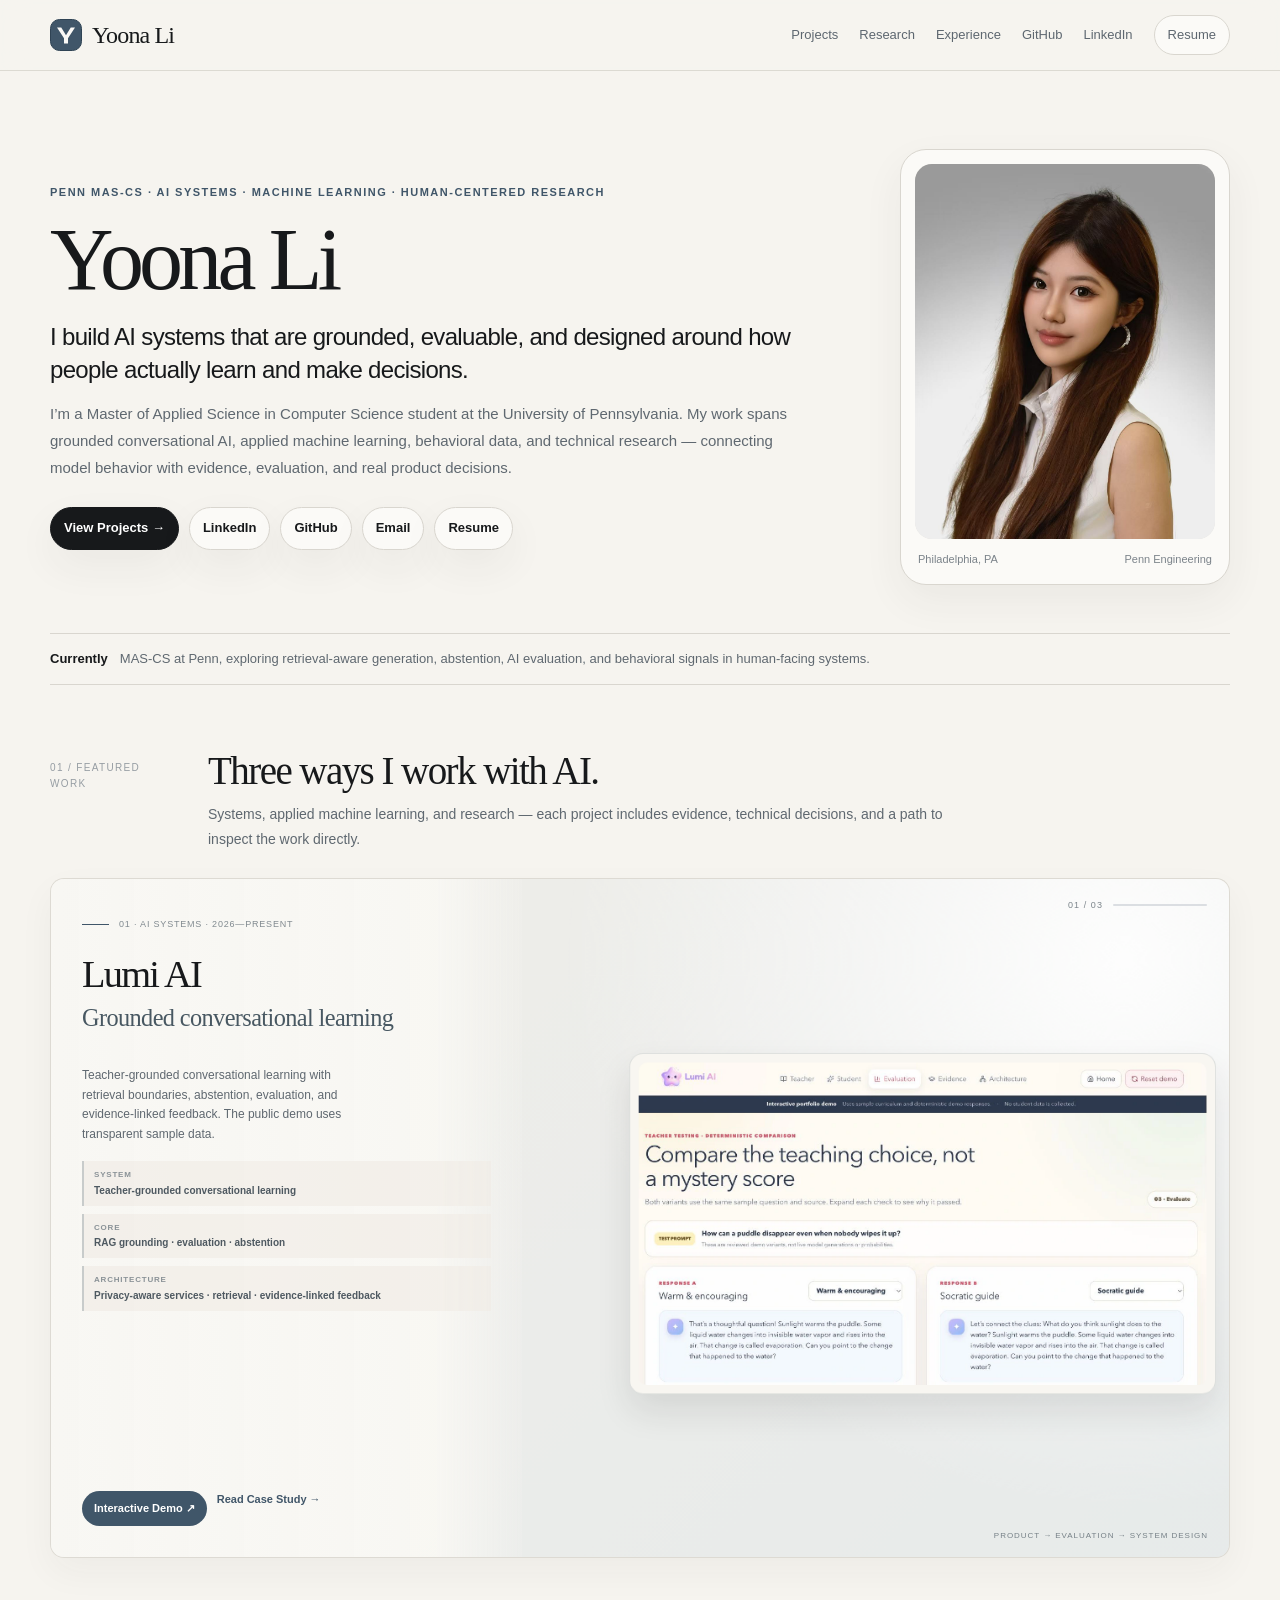
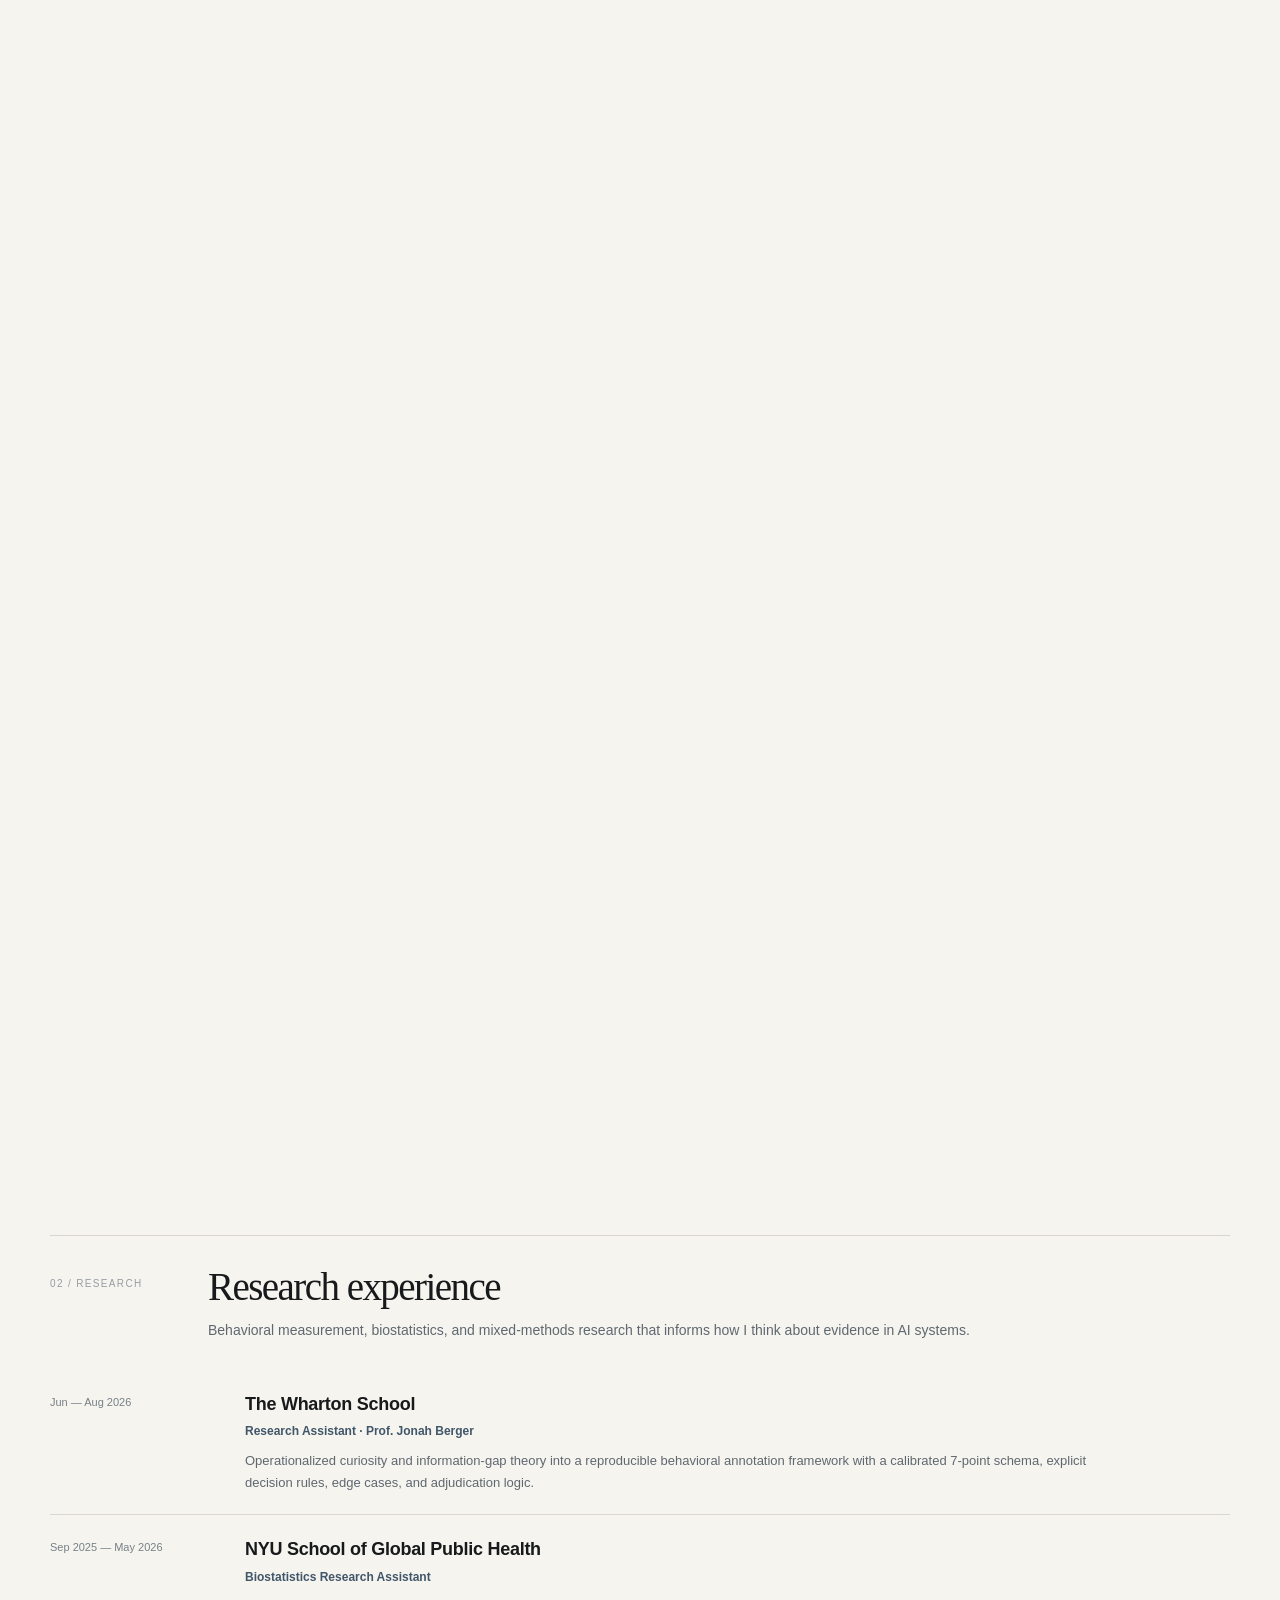
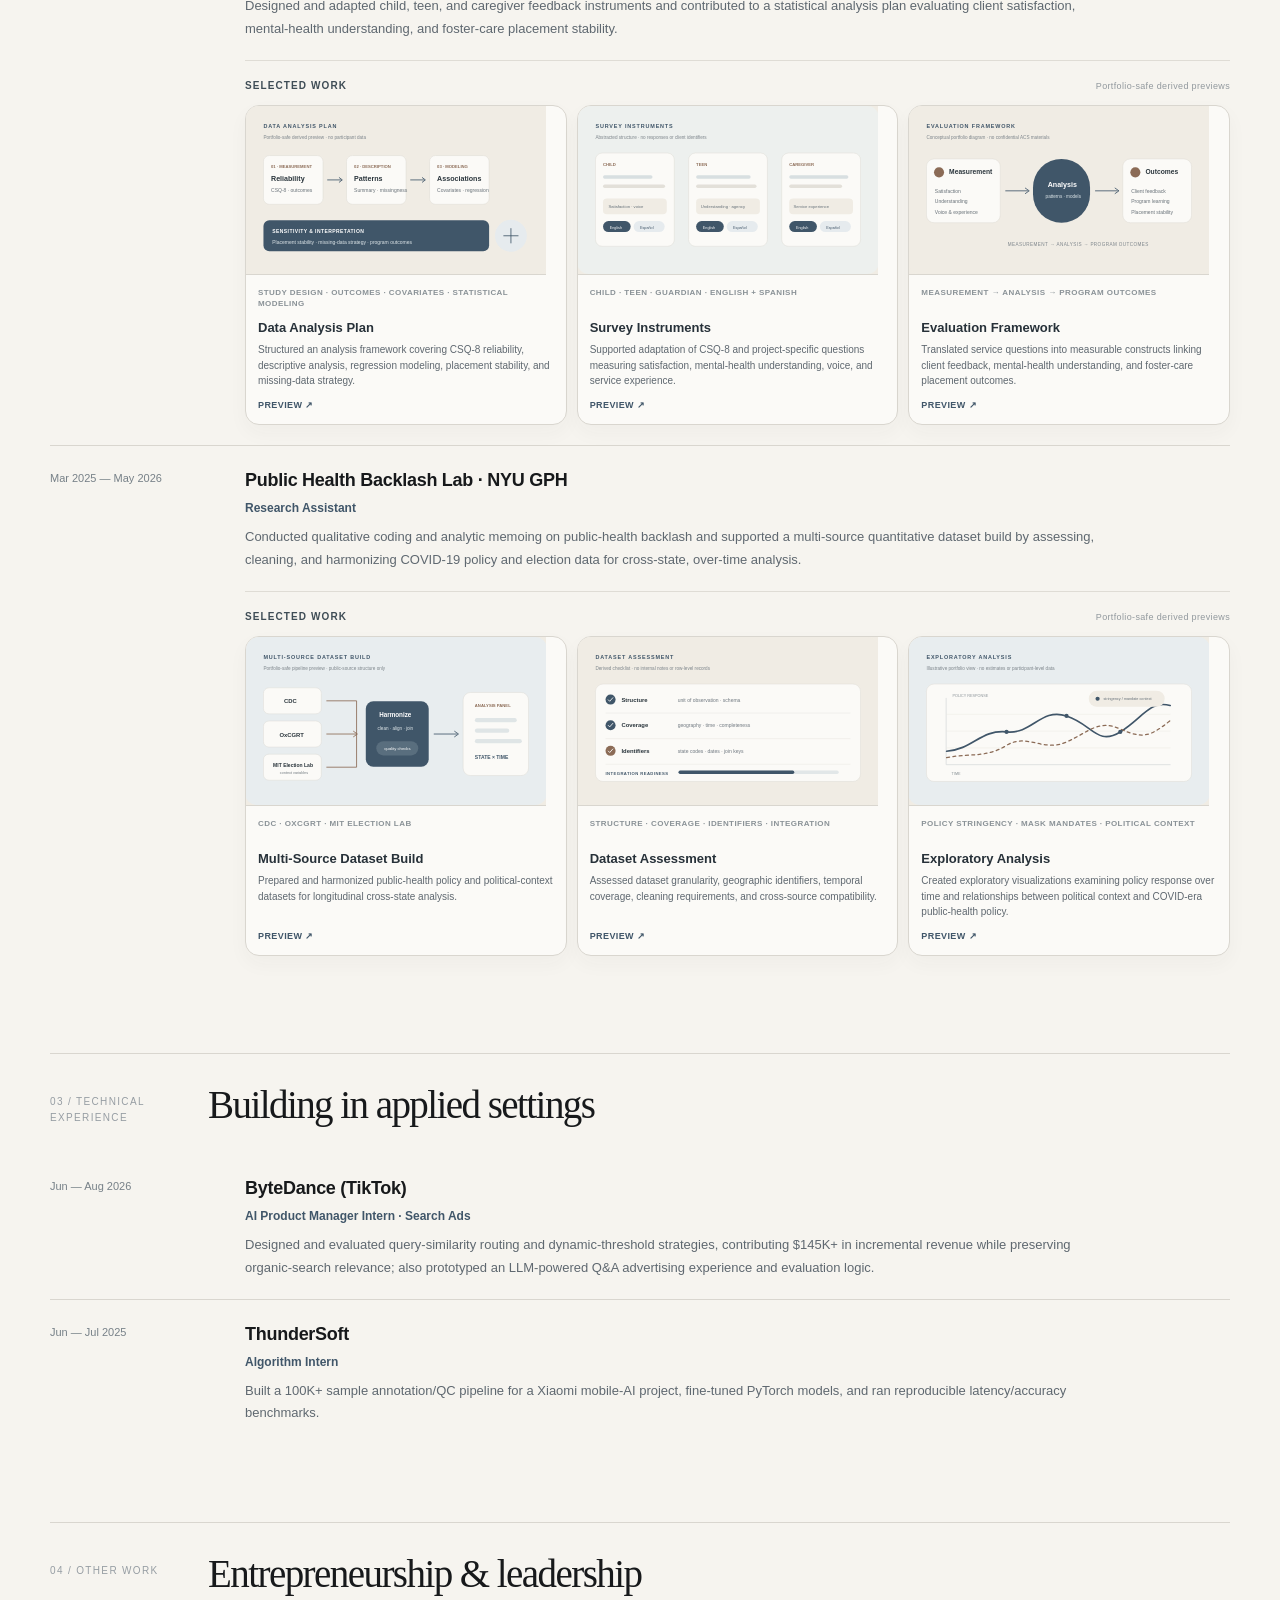
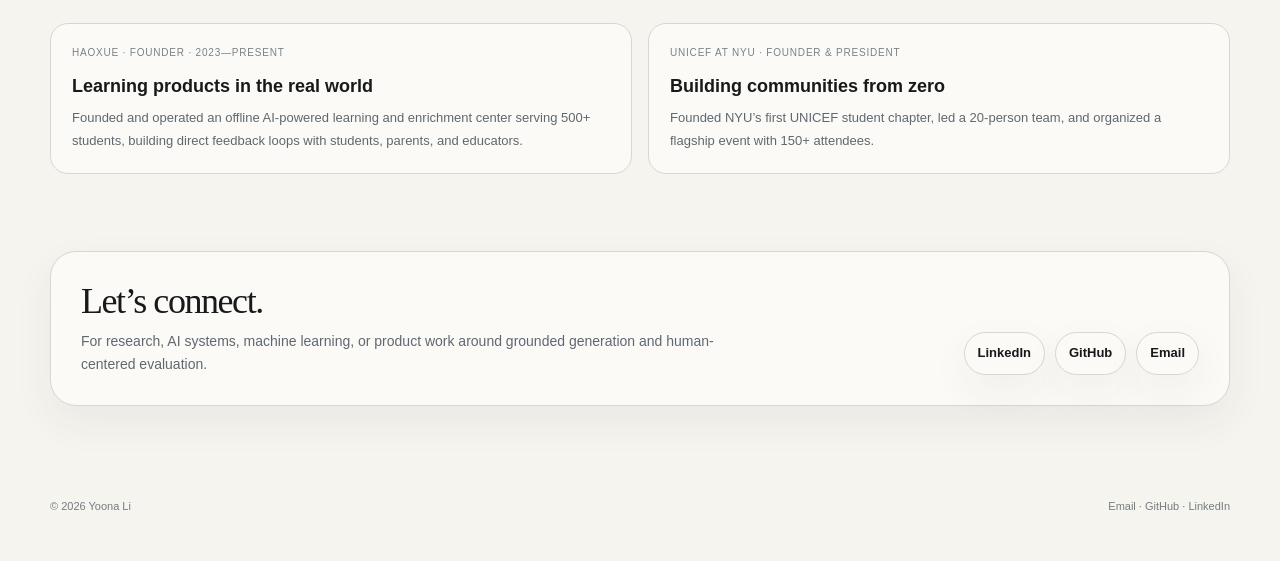
==== commit 202a0f05: "Add portfolio-safe research selected work previews" ====
--- a/index.html
+++ b/index.html
@@ -14,11 +14,13 @@
 .vote-preview{background:linear-gradient(145deg,#eee9e1,#e6e8e5);display:grid;place-items:center}.vote-shell{width:90%;height:85%;border:1px solid rgba(64,86,105,.16);background:#fbfaf7;border-radius:18px;padding:15px;box-shadow:0 14px 30px rgba(56,61,64,.08)}.vote-title{text-align:center;font-family:Georgia,serif;font-size:16px;margin:2px 0 12px}.looks{display:grid;grid-template-columns:1fr 1fr;gap:9px}.look{height:94px;border-radius:10px;background:linear-gradient(160deg,#d5d1c9,#f1eee7);display:flex;align-items:flex-end;justify-content:center;padding:8px;font-size:8px;color:#6d747a;position:relative}.look:before{content:"";position:absolute;width:42px;height:56px;top:14px;border-radius:18px 18px 11px 11px;background:#aab2b5;clip-path:polygon(20% 0,37% 9%,63% 9%,80% 0,100% 19%,82% 34%,82% 100%,18% 100%,18% 34%,0 19%)}.look:nth-child(2):before{background:#8d827a}.vote-buttons{display:grid;grid-template-columns:1fr 1fr;gap:9px;margin-top:8px}.vote-buttons span{text-align:center;padding:6px;border-radius:999px;background:#405669;color:#fff;font-size:8px}.vote-meta{text-align:center;margin-top:8px;font-size:7px;color:#8a9093}
 .project-visual{position:relative;padding:18px;display:flex;align-items:center;justify-content:center;overflow:hidden}.project-visual>img{display:block;width:100%;height:100%;object-fit:contain;border-radius:17px;box-shadow:0 16px 34px rgba(40,40,35,.11)}.project-visual.lumi-visual>img{width:auto;height:auto;max-width:100%;max-height:100%;object-fit:contain;object-position:center}.hero-project .project-visual{grid-column:2;grid-row:1;height:400px;min-height:0;align-self:center;background:linear-gradient(145deg,#eee8f5,#e6ecee)}.hero-project .project-content{grid-column:1;grid-row:1}.small-feature .project-visual{width:100%;height:auto;min-height:0;aspect-ratio:16/8.5;flex:0 0 auto;background:#ece8e1}.feature-card .project-content{padding:28px 32px 32px;overflow:visible}.project-content h3,.project-content h2{margin-top:0;position:relative;z-index:1}.hero-project .project-kicker,.small-feature .project-kicker{margin-bottom:24px}.hero-project .project-content h3{margin:0 0 10px}.small-feature .project-content h3{margin:0 0 9px}.project-visual.fashion-visual{background:linear-gradient(145deg,#e8e3db,#f1eee7)}.project-visual.research-visual{background:linear-gradient(145deg,#e7ebed,#ede8df)}.fashion-composite{width:100%;height:100%;padding:14px;border-radius:17px;background:#f8f5ef;box-shadow:0 16px 34px rgba(40,40,35,.11);display:grid;grid-template-rows:auto 1fr auto;gap:10px}.fv-title{text-align:center;font-family:Georgia,serif;font-size:15px}.fv-looks{display:grid;grid-template-columns:1fr 1fr;gap:10px;min-height:0}.fv-look{position:relative;overflow:hidden;border-radius:12px;background:#ddd}.fv-look img{width:100%;height:100%;display:block;object-fit:cover;object-position:center 24%}.fv-look span{position:absolute;left:8px;right:8px;bottom:8px;padding:5px 7px;border-radius:999px;background:rgba(23,25,27,.82);color:#fff;text-align:center;font-size:8px;font-weight:750;letter-spacing:.04em}.fv-meta{text-align:center;font-size:8px;letter-spacing:.1em;color:#727b82;text-transform:uppercase}
 .list{display:grid}.row{display:grid;grid-template-columns:165px 1fr;gap:30px;padding:20px 0;border-top:1px solid var(--line)}.row:first-child{border-top:0}.date{font-size:11px;color:#778188;padding-top:4px}.row h3{margin:0;font-size:18px;letter-spacing:-.015em}.role{color:var(--accent);font-weight:700;font-size:12px;margin:4px 0 8px}.row p{color:var(--muted);font-size:13px;line-height:1.72;margin:0;max-width:850px}
+.selected-work{margin-top:20px;padding-top:17px;border-top:1px solid rgba(217,214,207,.78)}.selected-work__head{display:flex;align-items:baseline;justify-content:space-between;gap:16px;margin-bottom:11px}.selected-work__head h4{margin:0;color:#3f4d56;font-size:10px;font-weight:800;letter-spacing:.11em;text-transform:uppercase}.selected-work__head span{color:#92999e;font-size:9px;letter-spacing:.04em}.research-work-grid{display:grid;grid-template-columns:repeat(3,minmax(0,1fr));gap:10px}.research-work-card{display:flex;min-width:0;flex-direction:column;overflow:hidden;padding:0;border:1px solid var(--line);border-radius:14px;background:var(--panel);color:var(--ink);font:inherit;text-align:left;cursor:pointer;box-shadow:0 8px 20px rgba(57,49,43,.035);transition:transform .2s ease,border-color .2s ease,box-shadow .2s ease}.research-work-card:hover{transform:translateY(-2px);border-color:rgba(64,86,105,.34);box-shadow:0 11px 24px rgba(57,49,43,.065)}.research-work-card:focus-visible{outline:2px solid var(--accent);outline-offset:3px}.research-work-thumb{display:block;aspect-ratio:16/9;overflow:hidden;background:var(--panel2);border-bottom:1px solid var(--line)}.research-work-thumb img{display:block;width:100%;height:100%;object-fit:cover}.research-work-copy{display:flex;flex:1;flex-direction:column;padding:12px}.research-work-subtitle{display:block;min-height:26px;color:#8a9297;font-size:8px;font-weight:750;letter-spacing:.055em;line-height:1.45;text-transform:uppercase}.research-work-title{display:block;margin-top:7px;color:#273139;font-size:13px;font-weight:750;line-height:1.28}.research-work-description{display:block;margin-top:6px;color:var(--muted);font-size:10px;line-height:1.52}.research-work-action{display:block;margin-top:auto;padding-top:10px;color:var(--accent);font-size:9px;font-weight:800;letter-spacing:.045em;text-transform:uppercase}.research-lightbox{width:min(820px,calc(100% - 32px));max-height:calc(100vh - 48px);overflow:auto;padding:0;border:1px solid var(--line);border-radius:20px;background:var(--panel);color:var(--ink);box-shadow:0 28px 80px rgba(38,36,32,.2)}.research-lightbox::backdrop{background:rgba(28,31,33,.38);backdrop-filter:blur(4px)}.research-lightbox__close{position:absolute;z-index:2;top:13px;right:13px;width:34px;height:34px;border:1px solid rgba(217,214,207,.9);border-radius:50%;background:rgba(251,250,247,.94);color:var(--ink);font-size:18px;line-height:1;cursor:pointer}.research-lightbox__visual{padding:22px 22px 0}.research-lightbox__visual img{display:block;width:100%;height:auto;border:1px solid var(--line);border-radius:15px;background:var(--panel2)}.research-lightbox__copy{padding:22px 26px 27px}.research-lightbox__eyebrow{color:#8a9297;font-size:9px;font-weight:750;letter-spacing:.08em;text-transform:uppercase}.research-lightbox h3{margin:7px 0 7px;font-family:Georgia,"Times New Roman",serif;font-size:28px;font-weight:500;letter-spacing:-.03em}.research-lightbox p{margin:0;color:var(--muted);font-size:13px;line-height:1.72}.research-lightbox__note{display:block;margin-top:14px;padding-top:12px;border-top:1px solid var(--line);color:#8a9297;font-size:9px;letter-spacing:.04em}
 .other-grid{display:grid;grid-template-columns:1fr 1fr;gap:16px}.other-card{border:1px solid var(--line);background:var(--panel);border-radius:18px;padding:21px}.other-card h3{margin:0 0 7px;font-size:18px}.other-card p{margin:0;color:var(--muted);font-size:13px;line-height:1.7}.other-card .micro{font-size:10px;letter-spacing:.08em;text-transform:uppercase;color:#788188;margin-bottom:11px}
 .contact{display:grid;grid-template-columns:1fr auto;gap:30px;align-items:end;border:1px solid var(--line);background:var(--panel);border-radius:26px;padding:30px;box-shadow:var(--shadow)}.contact h2{font-size:36px}.contact p{margin:9px 0 0;color:var(--muted);font-size:14px;max-width:650px}.contact-actions{display:flex;gap:10px;flex-wrap:wrap;justify-content:flex-end}footer{padding:25px 0 45px;color:#737c83;font-size:11px;display:flex;justify-content:space-between;gap:20px}
 .page-hero{padding:58px 0 30px}.breadcrumb{font-size:12px;color:#858e95;margin-bottom:20px}.page-hero h1{font-size:clamp(44px,7vw,72px);line-height:1;margin:0 0 14px}.page-lead{font-size:19px;line-height:1.55;max-width:850px;color:#3d4348;margin:0}.meta-bar{display:flex;flex-wrap:wrap;gap:8px;margin-top:20px}.meta-chip{font-size:10px;font-weight:700;color:var(--accent);padding:7px 9px;background:var(--panel2);border-radius:999px}.detail-grid{display:grid;grid-template-columns:1fr 300px;gap:30px}.article{background:var(--panel);border:1px solid var(--line);border-radius:22px;padding:30px;box-shadow:var(--shadow)}.article h2{font-size:27px;margin:36px 0 12px}.article h2:first-child{margin-top:0}.article h3{font-size:17px;margin:22px 0 7px}.article p,.article li{font-size:14px;color:#5d666e;line-height:1.82}.article ul{padding-left:20px}.article .callout{padding:17px 18px;border-radius:14px;background:var(--panel2);border-left:3px solid var(--accent);margin:20px 0;color:#53606a;font-size:13px}.sidebar{display:grid;gap:13px;align-content:start}.side-card{background:var(--panel);border:1px solid var(--line);border-radius:17px;padding:18px}.side-card h4{margin:0 0 10px;text-transform:uppercase;letter-spacing:.09em;font-size:9px;color:#92999e}.side-card p{margin:0;font-size:13px;line-height:1.7;color:#56616a}.side-links{display:grid;gap:9px;font-size:13px;font-weight:750;color:var(--accent)}.arch-grid{display:grid;grid-template-columns:1fr 1fr;gap:12px;margin:14px 0}.arch{padding:16px;border:1px solid var(--line);border-radius:14px;background:#f8f6f1}.arch h3{margin:0 0 8px;font-size:14px}.arch p{font-size:12px;margin:0;color:#6f767b;line-height:1.65}.diagram{display:flex;gap:7px;flex-wrap:wrap;margin-top:12px}.node{font-size:9px;padding:7px 8px;border:1px solid #d8d4cb;border-radius:7px;background:white;color:#58636a}.figure{margin:20px 0}.figure img{width:100%;border:1px solid var(--line);border-radius:14px;background:white}.caption{font-size:10px;color:#8b9297;margin-top:6px}
 @media(max-width:900px){.hero{grid-template-columns:1fr;gap:30px;padding-top:52px}.portrait-card{max-width:330px}.feature-card.hero-project{grid-template-columns:1fr;min-height:0}.hero-project .project-visual,.hero-project .project-content{grid-column:1;grid-row:auto}.hero-project .project-visual{height:auto;min-height:0;aspect-ratio:16/9}.two-cards,.other-grid,.detail-grid,.arch-grid{grid-template-columns:1fr}.section-head{grid-template-columns:1fr;gap:5px}.row{grid-template-columns:1fr;gap:7px}.contact{grid-template-columns:1fr}.contact-actions{justify-content:flex-start}}
 @media(max-width:650px){.wrap{width:min(var(--max),calc(100% - 26px))}.navlinks{gap:12px}.brand{font-size:19px;white-space:nowrap}.brand-mark{width:29px;height:29px}.hero-title{font-size:20px}.current-strip{display:block}.current-strip strong{display:block;margin-bottom:4px}.two-cards{grid-template-columns:1fr}.feature-card .project-content{padding:28px 24px 30px}.feature-copy{padding:23px}.navlinks .nav-optional{display:none}}
+@media(max-width:700px){.selected-work__head{align-items:flex-start;flex-direction:column;gap:3px}.research-work-grid{grid-template-columns:1fr}.research-work-card{display:grid;grid-template-columns:112px 1fr}.research-work-thumb{height:100%;min-height:150px;aspect-ratio:auto;border-right:1px solid var(--line);border-bottom:0}.research-work-thumb img{object-fit:contain}.research-work-subtitle{min-height:0}.research-lightbox__visual{padding:16px 16px 0}.research-lightbox__copy{padding:18px 20px 23px}.research-lightbox h3{font-size:24px}}
 
 /* Featured Work cinematic prototype V2 — scoped to #work */
 #work .cinema{position:relative;height:calc(540vh + 220px);margin-top:4px}
@@ -127,10 +129,24 @@
 <article class="cinema-scene cinema-scene--fashion" data-scene="fashion"><div class="cinema-scene__field"><div class="cinema-visual"><div class="fashion-world"><div class="fashion-deck"><div class="fashion-card fashion-card--a"><img src="assets/fashionvote-look-a.jpg" width="682" height="1024" loading="lazy" alt="Black skirt fashion look"><span class="fashion-card__choice">Choose black skirt</span></div><div class="fashion-card fashion-card--b"><img src="assets/fashionvote-look-b.jpg" width="740" height="1024" loading="lazy" alt="White skirt fashion look"><span class="fashion-card__choice">Choose white skirt</span></div><div class="fashion-flow"><div class="fashion-flow__step"><b>Image A vs B</b>pairwise choice</div><div class="fashion-flow__arrow">→</div><div class="fashion-flow__step"><b>Preference</b>recorded signal</div><div class="fashion-flow__arrow">→</div><div class="fashion-flow__step"><b>Behavioral data</b>applied ML input</div></div></div></div></div><span class="cinema-caption">Pairwise choice → preference data → analysis</span></div><div class="cinema-copy"><div class="cinema-copy__number">02 · Applied ML · 2025</div><h3 class="cinema-copy__project">FashionVote</h3><div class="cinema-copy__chapters"><h4 class="cinema-copy__chapter cinema-copy__chapter--a">Pairwise preference</h4><h4 class="cinema-copy__chapter cinema-copy__chapter--b">Preference captured</h4><h4 class="cinema-copy__chapter cinema-copy__chapter--c">Behavioral data · Applied ML</h4></div><p class="cinema-copy__body">Fashion analytics combining DeepFashion imagery with pairwise preference signals to study trends and user-level behavior.</p><div class="cinema-evidence"><div class="cinema-evidence__item"><span>Input</span><b>DeepFashion imagery</b></div><div class="cinema-evidence__item"><span>Signal</span><b>Pairwise preference</b></div><div class="cinema-evidence__item"><span>Model / Analysis</span><b>Behavioral data · applied ML</b></div></div><div class="actions"><a class="primary-link" href="https://fashionvote-demo.onrender.com" target="_blank" rel="noopener">Live Demo ↗</a><a href="projects/fashionvote/index.html">Read Case Study →</a></div></div></article>
 <article class="cinema-scene cinema-scene--llm" data-scene="llm"><div class="cinema-scene__field"><div class="cinema-visual"><div class="matrix-world"><div class="matrix-field" data-matrix aria-hidden="true"></div><div class="model-layer-labels" aria-hidden="true"><span>Attention</span><span>Projection</span><span>Feed-forward</span><span>Output</span></div><div class="llm-legend"><span><i></i>Frozen · base weights</span><span><i></i>Trainable · adapter path</span></div><div class="backbone"><div class="backbone__header"><strong>Frozen 4-bit backbone</strong><span>Base model weights</span></div><div class="backbone-grid" data-backbone-grid aria-hidden="true"></div></div><span class="adapter-link"></span><div class="adapter-path"><div class="adapter-matrix adapter-matrix--a"><span class="adapter-matrix__label">A</span><span class="adapter-mini" data-adapter-mini></span></div><div class="adapter-times">×</div><div class="adapter-matrix adapter-matrix--b"><span class="adapter-matrix__label">B</span><span class="adapter-mini" data-adapter-mini></span></div></div><div class="research-composition"><span><b>4-bit</b> frozen backbone</span><span><b>A × B</b> trainable update</span><span><b>LoRA · LoRA+ · QLoRA</b></span></div></div></div><span class="cinema-caption">Conceptual research composition · no numeric claim</span></div><div class="cinema-copy"><div class="cinema-copy__number">03 · Sole Author · IJNSEI · 2025</div><h3 class="cinema-copy__project">Quantized LLM Adaptation</h3><div class="cinema-copy__chapters"><h4 class="cinema-copy__chapter cinema-copy__chapter--a">Parameter-efficient adaptation</h4><h4 class="cinema-copy__chapter cinema-copy__chapter--b">Quantized backbone</h4><h4 class="cinema-copy__chapter cinema-copy__chapter--c">Low-rank adaptation</h4><h4 class="cinema-copy__chapter cinema-copy__chapter--d">LoRA · LoRA+ · QLoRA · 4-bit</h4></div><p class="cinema-copy__body">A unified treatment of LoRA, LoRA+, and QLoRA for parameter-efficient adaptation under constrained compute, with analytical derivations and reproducible PyTorch experiments.</p><div class="cinema-evidence"><div class="cinema-evidence__item"><span>Methods</span><b>LoRA · LoRA+ · QLoRA · 4-bit</b></div><div class="cinema-evidence__item"><span>Focus</span><b>Trainable parameters · memory footprint · adaptation quality</b></div><div class="cinema-evidence__item"><span>Implementation</span><b>PyTorch · reproducible experiments</b></div></div><div class="actions"><a class="primary-link" href="assets/Quantized_LLM_Paper.pdf" target="_blank" rel="noopener">Read Paper ↗</a><a href="https://globalacadbridge.org/IJNSEI/article/download/8/14/44" target="_blank" rel="noopener">Published PDF ↗</a><a href="projects/quantized-llm/index.html">Research Case Study →</a></div></div></article>
 </div></div></div></section>
-<section id="research" class="section"><div class="rule"></div><div class="section-head"><div class="sec-no">02 / RESEARCH</div><div><h2>Research experience</h2><p class="section-copy">Behavioral measurement, biostatistics, and mixed-methods research that informs how I think about evidence in AI systems.</p></div></div><div class="list"><div class="row"><div class="date">Jun — Aug 2026</div><div><h3>The Wharton School</h3><div class="role">Research Assistant · Prof. Jonah Berger</div><p>Operationalized curiosity and information-gap theory into a reproducible behavioral annotation framework with a calibrated 7-point schema, explicit decision rules, edge cases, and adjudication logic.</p></div></div><div class="row"><div class="date">Sep 2025 — May 2026</div><div><h3>NYU School of Global Public Health</h3><div class="role">Biostatistics Research Assistant</div><p>Designed child/family feedback surveys and a small-N tracking framework for pediatric psychological evaluations, translating research questions into structured quantitative and qualitative variables.</p></div></div><div class="row"><div class="date">Mar 2025 — May 2026</div><div><h3>Public Health Backlash Lab · NYU GPH</h3><div class="role">Research Assistant</div><p>Conducted qualitative coding and analytic memoing and synthesized mixed-methods evidence on communication, policy response, community reaction, and public trust.</p></div></div></div></section>
+<section id="research" class="section"><div class="rule"></div><div class="section-head"><div class="sec-no">02 / RESEARCH</div><div><h2>Research experience</h2><p class="section-copy">Behavioral measurement, biostatistics, and mixed-methods research that informs how I think about evidence in AI systems.</p></div></div><div class="list">
+<div class="row"><div class="date">Jun — Aug 2026</div><div><h3>The Wharton School</h3><div class="role">Research Assistant · Prof. Jonah Berger</div><p>Operationalized curiosity and information-gap theory into a reproducible behavioral annotation framework with a calibrated 7-point schema, explicit decision rules, edge cases, and adjudication logic.</p></div></div>
+<div class="row"><div class="date">Sep 2025 — May 2026</div><div><h3>NYU School of Global Public Health</h3><div class="role">Biostatistics Research Assistant</div><p>Designed and adapted child, teen, and caregiver feedback instruments and contributed to a statistical analysis plan evaluating client satisfaction, mental-health understanding, and foster-care placement stability.</p><div class="selected-work"><div class="selected-work__head"><h4>Selected Work</h4><span>Portfolio-safe derived previews</span></div><div class="research-work-grid">
+<button class="research-work-card" type="button" aria-haspopup="dialog"><span class="research-work-thumb"><img src="assets/research/biostats/dap-preview.svg" width="720" height="400" loading="lazy" alt="Abstract data analysis plan workflow with no participant data"></span><span class="research-work-copy"><span class="research-work-subtitle">Study design · outcomes · covariates · statistical modeling</span><span class="research-work-title">Data Analysis Plan</span><span class="research-work-description">Structured an analysis framework covering CSQ-8 reliability, descriptive analysis, regression modeling, placement stability, and missing-data strategy.</span><span class="research-work-action">Preview ↗</span></span></button>
+<button class="research-work-card" type="button" aria-haspopup="dialog"><span class="research-work-thumb"><img src="assets/research/biostats/survey-preview.svg" width="720" height="400" loading="lazy" alt="Abstract child, teen, and caregiver survey cards in English and Spanish"></span><span class="research-work-copy"><span class="research-work-subtitle">Child · Teen · Guardian · English + Spanish</span><span class="research-work-title">Survey Instruments</span><span class="research-work-description">Supported adaptation of CSQ-8 and project-specific questions measuring satisfaction, mental-health understanding, voice, and service experience.</span><span class="research-work-action">Preview ↗</span></span></button>
+<button class="research-work-card" type="button" aria-haspopup="dialog"><span class="research-work-thumb"><img src="assets/research/biostats/evaluation-framework.svg" width="720" height="400" loading="lazy" alt="Conceptual measurement to analysis to program outcomes framework"></span><span class="research-work-copy"><span class="research-work-subtitle">Measurement → Analysis → Program Outcomes</span><span class="research-work-title">Evaluation Framework</span><span class="research-work-description">Translated service questions into measurable constructs linking client feedback, mental-health understanding, and foster-care placement outcomes.</span><span class="research-work-action">Preview ↗</span></span></button>
+</div></div></div></div>
+<div class="row"><div class="date">Mar 2025 — May 2026</div><div><h3>Public Health Backlash Lab · NYU GPH</h3><div class="role">Research Assistant</div><p>Conducted qualitative coding and analytic memoing on public-health backlash and supported a multi-source quantitative dataset build by assessing, cleaning, and harmonizing COVID-19 policy and election data for cross-state, over-time analysis.</p><div class="selected-work"><div class="selected-work__head"><h4>Selected Work</h4><span>Portfolio-safe derived previews</span></div><div class="research-work-grid">
+<button class="research-work-card" type="button" aria-haspopup="dialog"><span class="research-work-thumb"><img src="assets/research/backlash/dataset-pipeline.svg" width="720" height="400" loading="lazy" alt="Abstract public-source data harmonization pipeline"></span><span class="research-work-copy"><span class="research-work-subtitle">CDC · OxCGRT · MIT Election Lab</span><span class="research-work-title">Multi-Source Dataset Build</span><span class="research-work-description">Prepared and harmonized public-health policy and political-context datasets for longitudinal cross-state analysis.</span><span class="research-work-action">Preview ↗</span></span></button>
+<button class="research-work-card" type="button" aria-haspopup="dialog"><span class="research-work-thumb"><img src="assets/research/backlash/dataset-assessment.svg" width="720" height="400" loading="lazy" alt="Abstract checklist for dataset structure and integration assessment"></span><span class="research-work-copy"><span class="research-work-subtitle">Structure · coverage · identifiers · integration</span><span class="research-work-title">Dataset Assessment</span><span class="research-work-description">Assessed dataset granularity, geographic identifiers, temporal coverage, cleaning requirements, and cross-source compatibility.</span><span class="research-work-action">Preview ↗</span></span></button>
+<button class="research-work-card" type="button" aria-haspopup="dialog"><span class="research-work-thumb"><img src="assets/research/backlash/exploratory-analysis.svg" width="720" height="400" loading="lazy" alt="Illustrative non-numeric policy response chart"></span><span class="research-work-copy"><span class="research-work-subtitle">Policy stringency · mask mandates · political context</span><span class="research-work-title">Exploratory Analysis</span><span class="research-work-description">Created exploratory visualizations examining policy response over time and relationships between political context and COVID-era public-health policy.</span><span class="research-work-action">Preview ↗</span></span></button>
+</div></div></div></div>
+</div></section>
+<dialog class="research-lightbox" aria-labelledby="research-lightbox-title"><button class="research-lightbox__close" type="button" aria-label="Close preview">×</button><div class="research-lightbox__visual"><img src="" alt=""></div><div class="research-lightbox__copy"><div class="research-lightbox__eyebrow"></div><h3 id="research-lightbox-title"></h3><p></p><span class="research-lightbox__note">Portfolio-safe derived preview. No participant-level data, client information, internal notes, or confidential source documents are shown.</span></div></dialog>
 <section id="experience" class="section"><div class="rule"></div><div class="section-head"><div class="sec-no">03 / TECHNICAL EXPERIENCE</div><div><h2>Building in applied settings</h2></div></div><div class="list"><div class="row"><div class="date">Jun — Aug 2026</div><div><h3>ByteDance (TikTok)</h3><div class="role">AI Product Manager Intern · Search Ads</div><p>Designed and evaluated query-similarity routing and dynamic-threshold strategies, contributing $145K+ in incremental revenue while preserving organic-search relevance; also prototyped an LLM-powered Q&A advertising experience and evaluation logic.</p></div></div><div class="row"><div class="date">Jun — Jul 2025</div><div><h3>ThunderSoft</h3><div class="role">Algorithm Intern</div><p>Built a 100K+ sample annotation/QC pipeline for a Xiaomi mobile-AI project, fine-tuned PyTorch models, and ran reproducible latency/accuracy benchmarks.</p></div></div></div></section>
 <section class="section"><div class="rule"></div><div class="section-head"><div class="sec-no">04 / OTHER WORK</div><div><h2>Entrepreneurship & leadership</h2></div></div><div class="other-grid"><div class="other-card"><div class="micro">HaoXue · Founder · 2023—Present</div><h3>Learning products in the real world</h3><p>Founded and operated an offline AI-powered learning and enrichment center serving 500+ students, building direct feedback loops with students, parents, and educators.</p></div><div class="other-card"><div class="micro">UNICEF at NYU · Founder & President</div><h3>Building communities from zero</h3><p>Founded NYU’s first UNICEF student chapter, led a 20-person team, and organized a flagship event with 150+ attendees.</p></div></div></section>
 <section class="section"><div class="contact"><div><h2>Let’s connect.</h2><p>For research, AI systems, machine learning, or product work around grounded generation and human-centered evaluation.</p></div><div class="contact-actions"><a class="social" href="https://www.linkedin.com/in/yoona-l-3b94a5281" target="_blank" rel="noopener">LinkedIn</a><a class="social" href="https://github.com/wansongyi" target="_blank" rel="noopener">GitHub</a><a class="social" href="mailto:yoonali@engineering.upenn.edu">Email</a></div></div></section>
 </main><div class="wrap"><footer><span>© 2026 Yoona Li</span><span><a href="mailto:yoonali@engineering.upenn.edu">Email</a> · <a href="https://github.com/wansongyi" target="_blank" rel="noopener">GitHub</a> · <a href="https://www.linkedin.com/in/yoona-l-3b94a5281" target="_blank" rel="noopener">LinkedIn</a></span></footer></div><script>
 (()=>{const story=document.querySelector('[data-cinema]');if(!story)return;const stage=story.querySelector('[data-cinema-stage]');const count=story.querySelector('[data-scene-count]');const scenes={lumi:story.querySelector('[data-scene="lumi"]'),fashion:story.querySelector('[data-scene="fashion"]'),llm:story.querySelector('[data-scene="llm"]')};const reduced=matchMedia('(prefers-reduced-motion: reduce)');const mobile=matchMedia('(max-width: 767px)');const clamp=(n,a=0,b=1)=>Math.min(b,Math.max(a,n));const smooth=n=>{n=clamp(n);return n*n*(3-2*n)};const range=(p,a,b)=>smooth((p-a)/(b-a));const matrix=story.querySelector('[data-matrix]');for(let i=0;i<96;i++){const cell=document.createElement('span');cell.className='matrix-cell';cell.style.setProperty('--cell-tone',String(((i*17)%11)/10));matrix.appendChild(cell)}const backbone=story.querySelector('[data-backbone-grid]');for(let i=0;i<24;i++)backbone.appendChild(document.createElement('span'));story.querySelectorAll('[data-adapter-mini]').forEach(grid=>{for(let i=0;i<12;i++)grid.appendChild(document.createElement('span'))});let queued=false;let visible=true;const set=(el,name,value)=>el.style.setProperty(name,Number(value).toFixed(4));const chapters3=(el,local)=>{set(el,'--chapter-a',1-range(local,.16,.34));set(el,'--chapter-b',range(local,.18,.36)*(1-range(local,.52,.7)));set(el,'--chapter-c',range(local,.56,.76));set(el,'--chapter-d',0)};const chapters4=(el,local)=>{set(el,'--chapter-a',1-range(local,.12,.27));set(el,'--chapter-b',range(local,.12,.28)*(1-range(local,.36,.5)));set(el,'--chapter-c',range(local,.39,.54)*(1-range(local,.68,.81)));set(el,'--chapter-d',range(local,.72,.88))};const activate=name=>{const index={lumi:'01 / 03',fashion:'02 / 03',llm:'03 / 03'}[name];count.textContent=index;Object.entries(scenes).forEach(([key,scene])=>{const active=key===name;scene.classList.toggle('is-current',active);if(active)scene.removeAttribute('inert');else scene.setAttribute('inert','')})};const staticMode=()=>{stage.style.setProperty('--global-progress','1');count.textContent='03 / 03';Object.values(scenes).forEach(scene=>{['--alpha','--local','--out','--evaluation','--architecture','--enter','--enter-inv','--select','--signal','--freeze','--adapter','--adapter-inv','--research'].forEach(name=>scene.style.removeProperty(name));scene.removeAttribute('inert');scene.classList.add('is-current')})};const render=()=>{queued=false;if(mobile.matches||reduced.matches){staticMode();return}if(!visible)return;const sticky=story.querySelector('.cinema__sticky');const start=parseFloat(getComputedStyle(sticky).top)||80;const travel=Math.max(1,story.offsetHeight-sticky.offsetHeight);const p=clamp((start-story.getBoundingClientRect().top)/travel);stage.style.setProperty('--global-progress',p.toFixed(4));const lLocal=clamp(p/.30),lOut=range(p,.28,.37),lAlpha=1-lOut,lArchitecture=range(lLocal,.68,.94);set(scenes.lumi,'--alpha',lAlpha);set(scenes.lumi,'--local',lLocal);set(scenes.lumi,'--out',lOut);set(scenes.lumi,'--evaluation',range(lLocal,.25,.5)*(1-range(lLocal,.7,.88)));set(scenes.lumi,'--architecture',lArchitecture);chapters3(scenes.lumi,lLocal);const fEnter=range(p,.28,.37),fLocal=clamp((p-.35)/.30),fOut=range(p,.64,.73),fAlpha=fEnter*(1-fOut),fSelect=range(fLocal,.3,.58),fSignal=range(fLocal,.64,.93);set(scenes.fashion,'--alpha',fAlpha);set(scenes.fashion,'--local',fLocal);set(scenes.fashion,'--enter',range(fLocal,0,.34));set(scenes.fashion,'--enter-inv',1-range(fLocal,0,.34));set(scenes.fashion,'--select',fSelect);set(scenes.fashion,'--signal',fSignal);set(scenes.fashion,'--out',fOut);chapters3(scenes.fashion,fLocal);const qEnter=range(p,.64,.73),qLocal=clamp((p-.70)/.30),qFreeze=range(qLocal,.18,.46),qAdapter=range(qLocal,.46,.73),qResearch=range(qLocal,.75,.94);set(scenes.llm,'--alpha',qEnter);set(scenes.llm,'--local',qLocal);set(scenes.llm,'--enter',range(qLocal,0,.24));set(scenes.llm,'--freeze',qFreeze);set(scenes.llm,'--adapter',qAdapter);set(scenes.llm,'--adapter-inv',1-qAdapter);set(scenes.llm,'--research',qResearch);chapters4(scenes.llm,qLocal);activate(p<.325?'lumi':p<.685?'fashion':'llm')};const requestRender=()=>{if(!queued){queued=true;requestAnimationFrame(render)}};new IntersectionObserver(entries=>{visible=entries[0]?.isIntersecting??true;if(visible)requestRender()},{rootMargin:'120% 0px'}).observe(story);addEventListener('scroll',requestRender,{passive:true});addEventListener('resize',requestRender);mobile.addEventListener?.('change',requestRender);reduced.addEventListener?.('change',requestRender);render()})();
+(()=>{const modal=document.querySelector('.research-lightbox');if(!modal)return;const image=modal.querySelector('img'),title=modal.querySelector('h3'),eyebrow=modal.querySelector('.research-lightbox__eyebrow'),description=modal.querySelector('p'),close=modal.querySelector('.research-lightbox__close');let trigger=null;document.querySelectorAll('.research-work-card').forEach(card=>card.addEventListener('click',()=>{trigger=card;const source=card.querySelector('.research-work-thumb img'),cardTitle=card.querySelector('.research-work-title'),cardSubtitle=card.querySelector('.research-work-subtitle'),cardDescription=card.querySelector('.research-work-description');image.src=source.src;image.alt=source.alt;title.textContent=cardTitle.textContent;eyebrow.textContent=cardSubtitle.textContent;description.textContent=cardDescription.textContent;if(typeof modal.showModal==='function')modal.showModal();else modal.setAttribute('open','')}));close.addEventListener('click',()=>modal.close());modal.addEventListener('click',event=>{if(event.target===modal)modal.close()});modal.addEventListener('cancel',event=>{event.preventDefault();modal.close()});document.addEventListener('keydown',event=>{if(event.key==='Escape'&&modal.open){event.preventDefault();modal.close()}});modal.addEventListener('close',()=>trigger?.focus())})();
 </script></body></html>
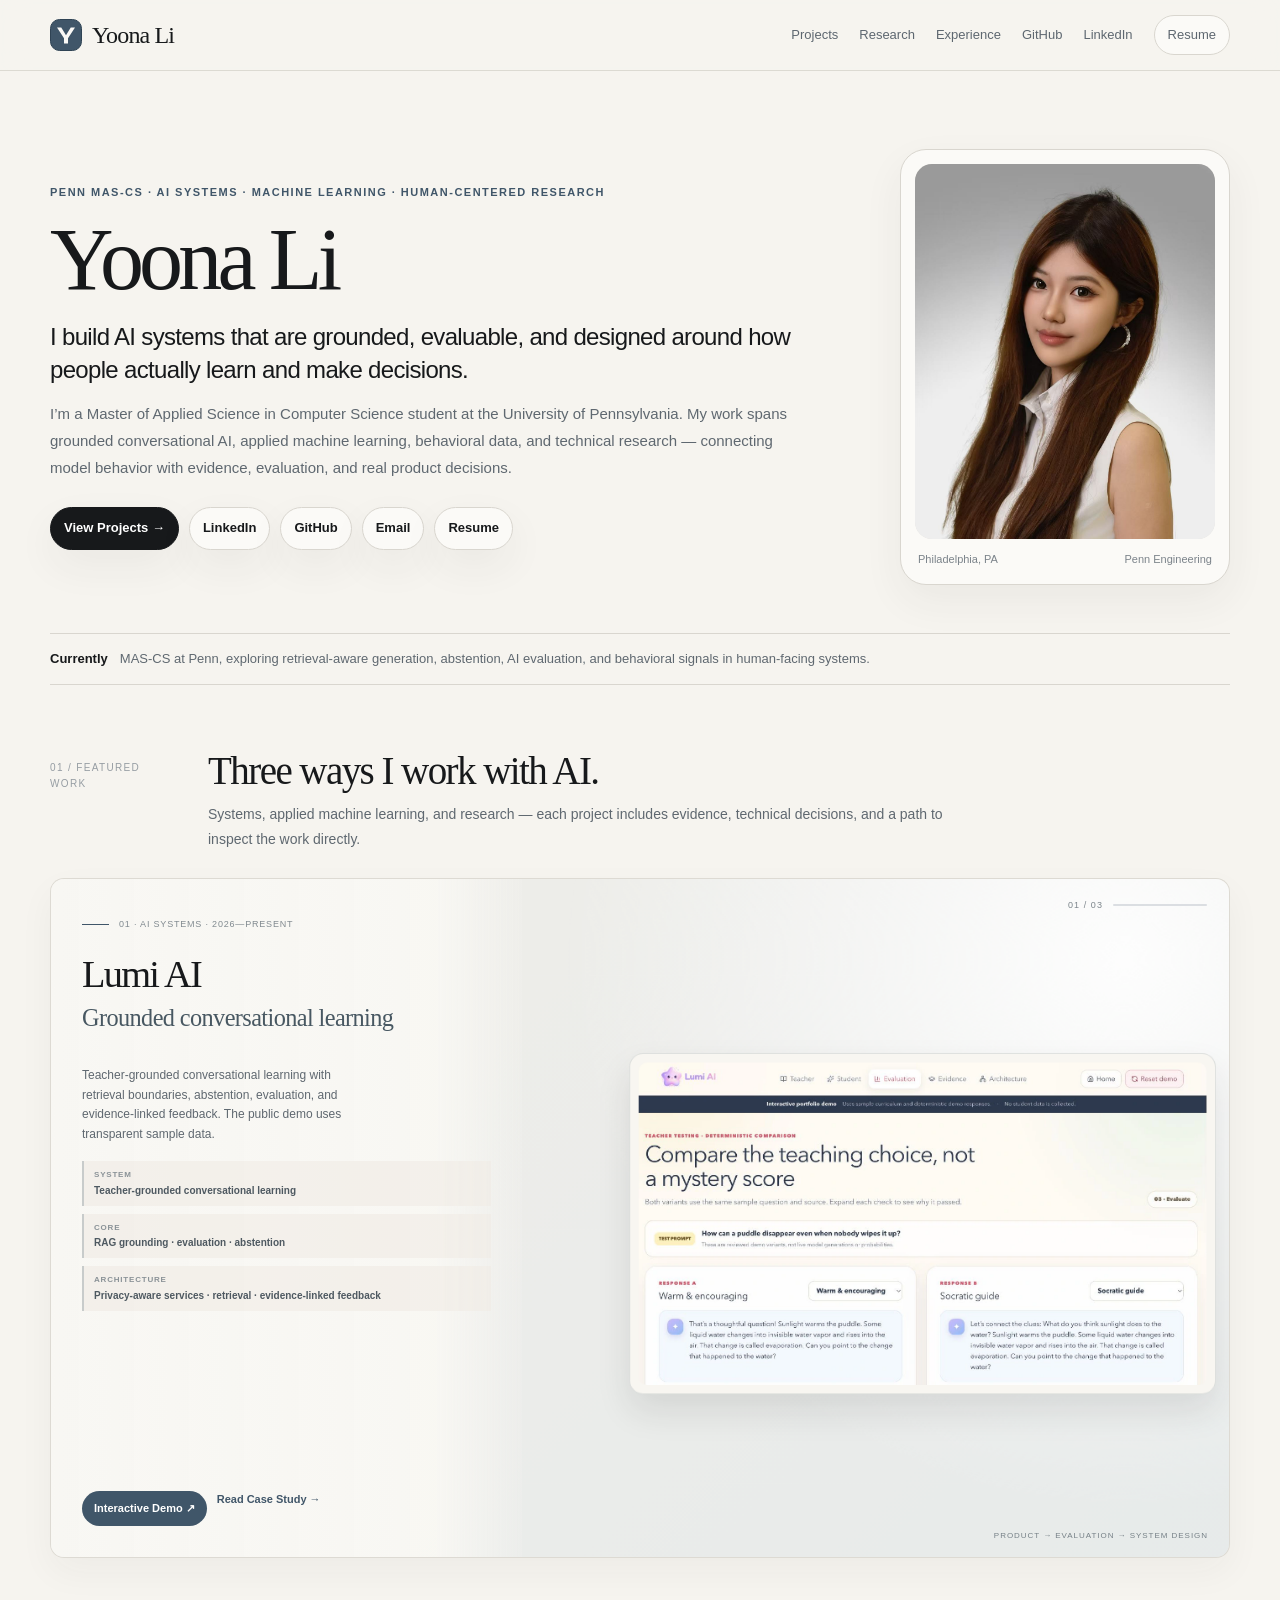
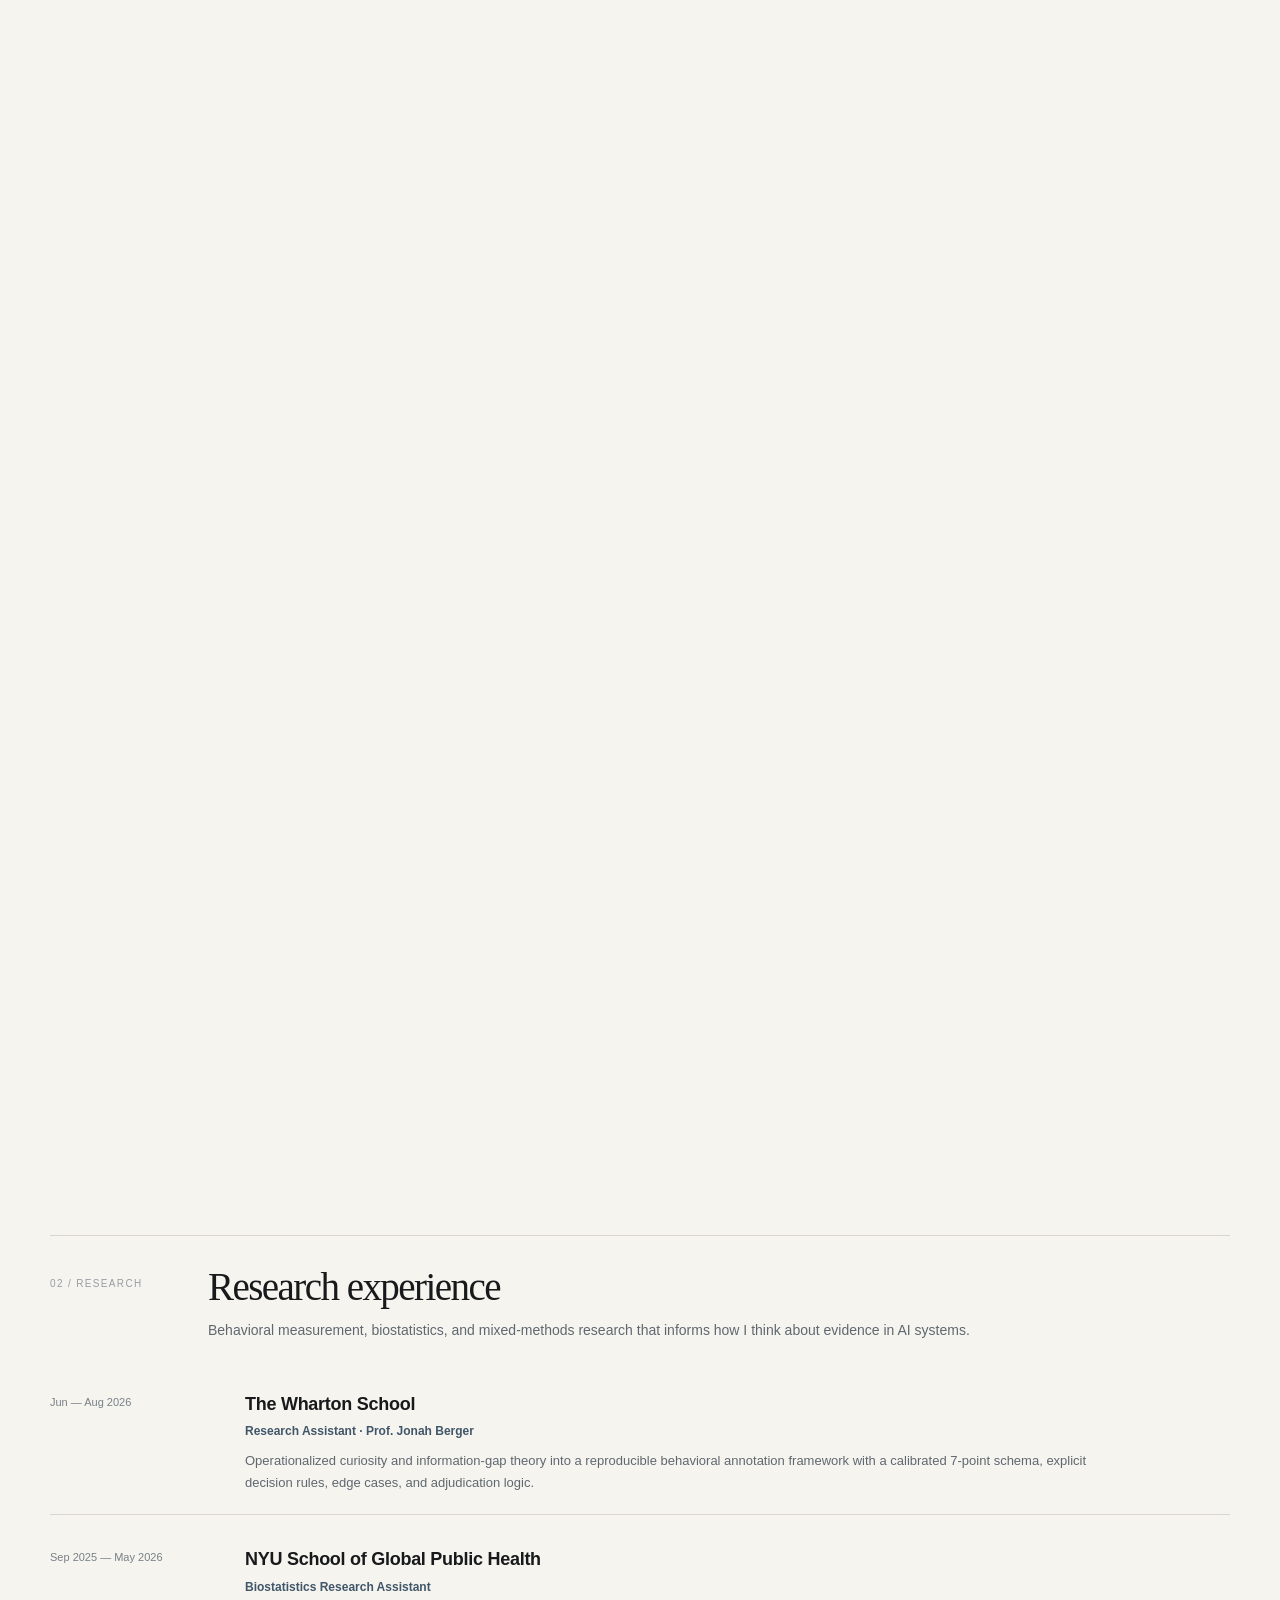
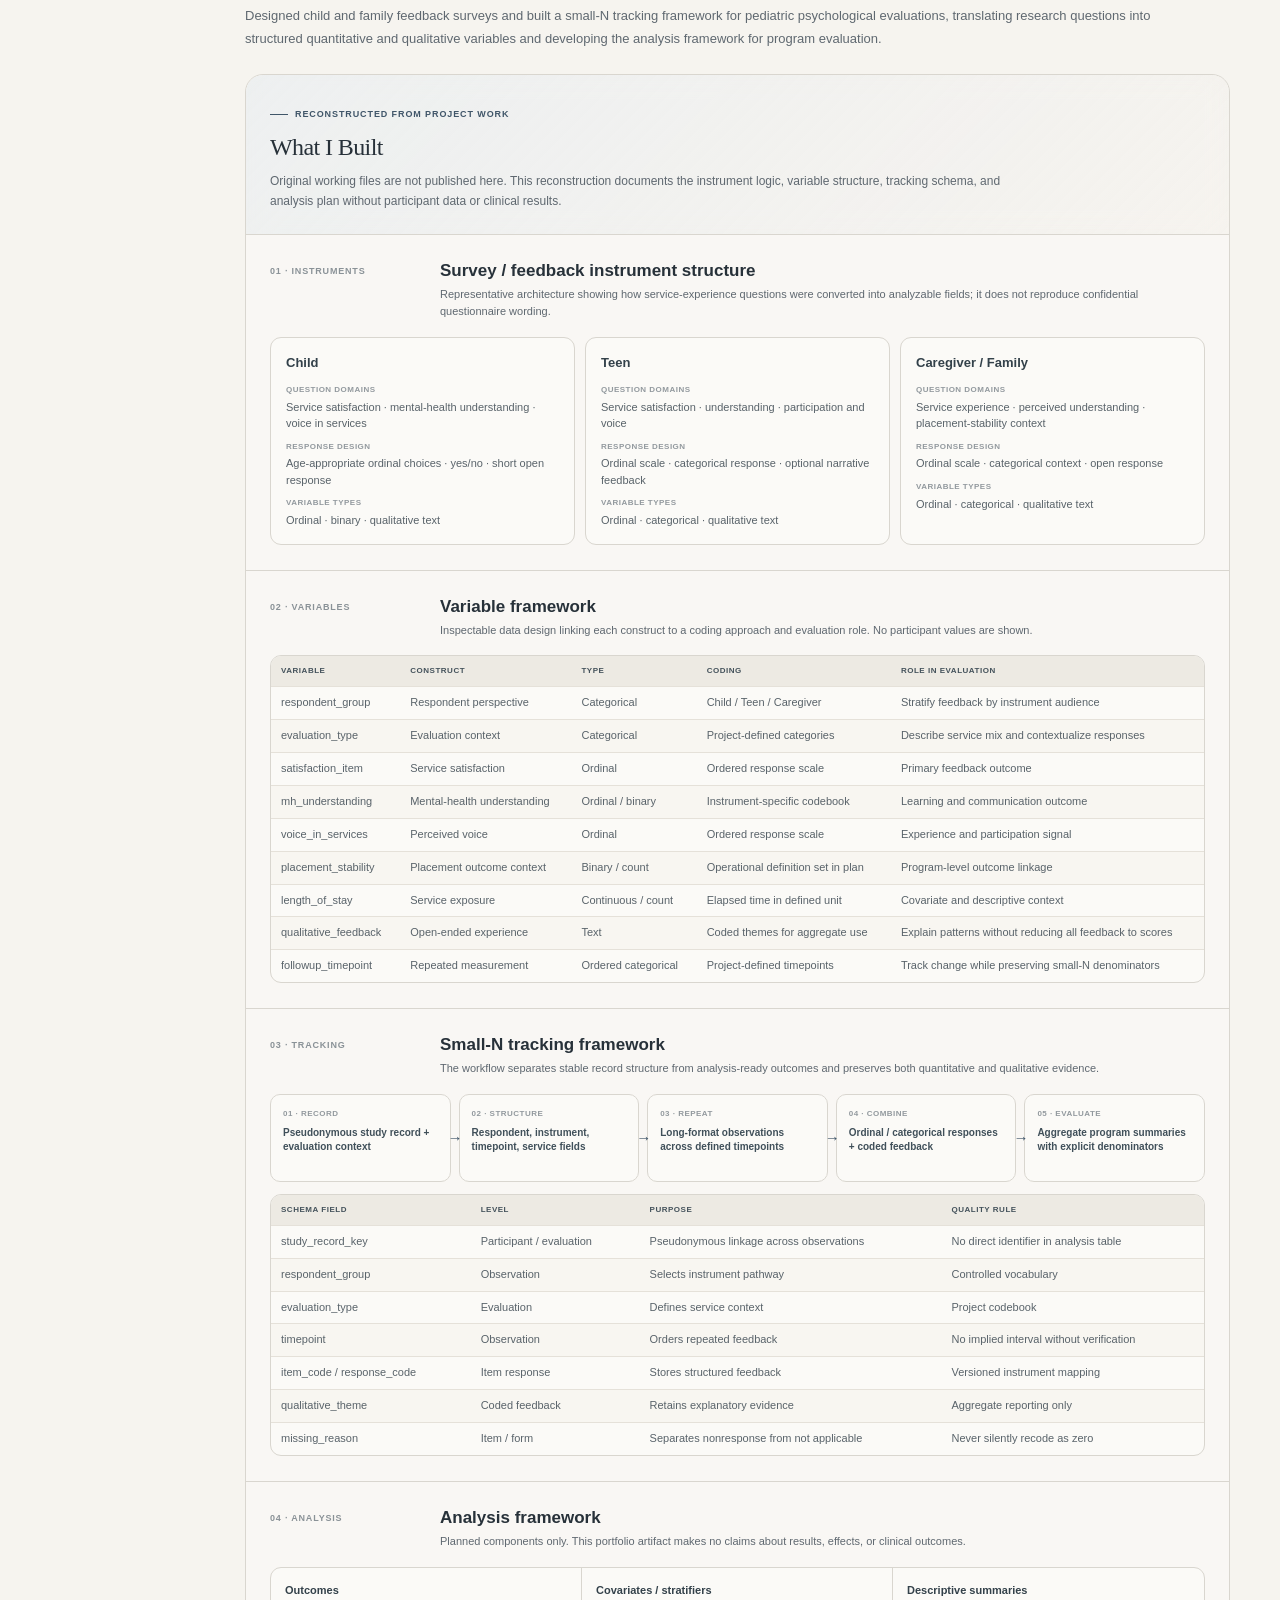
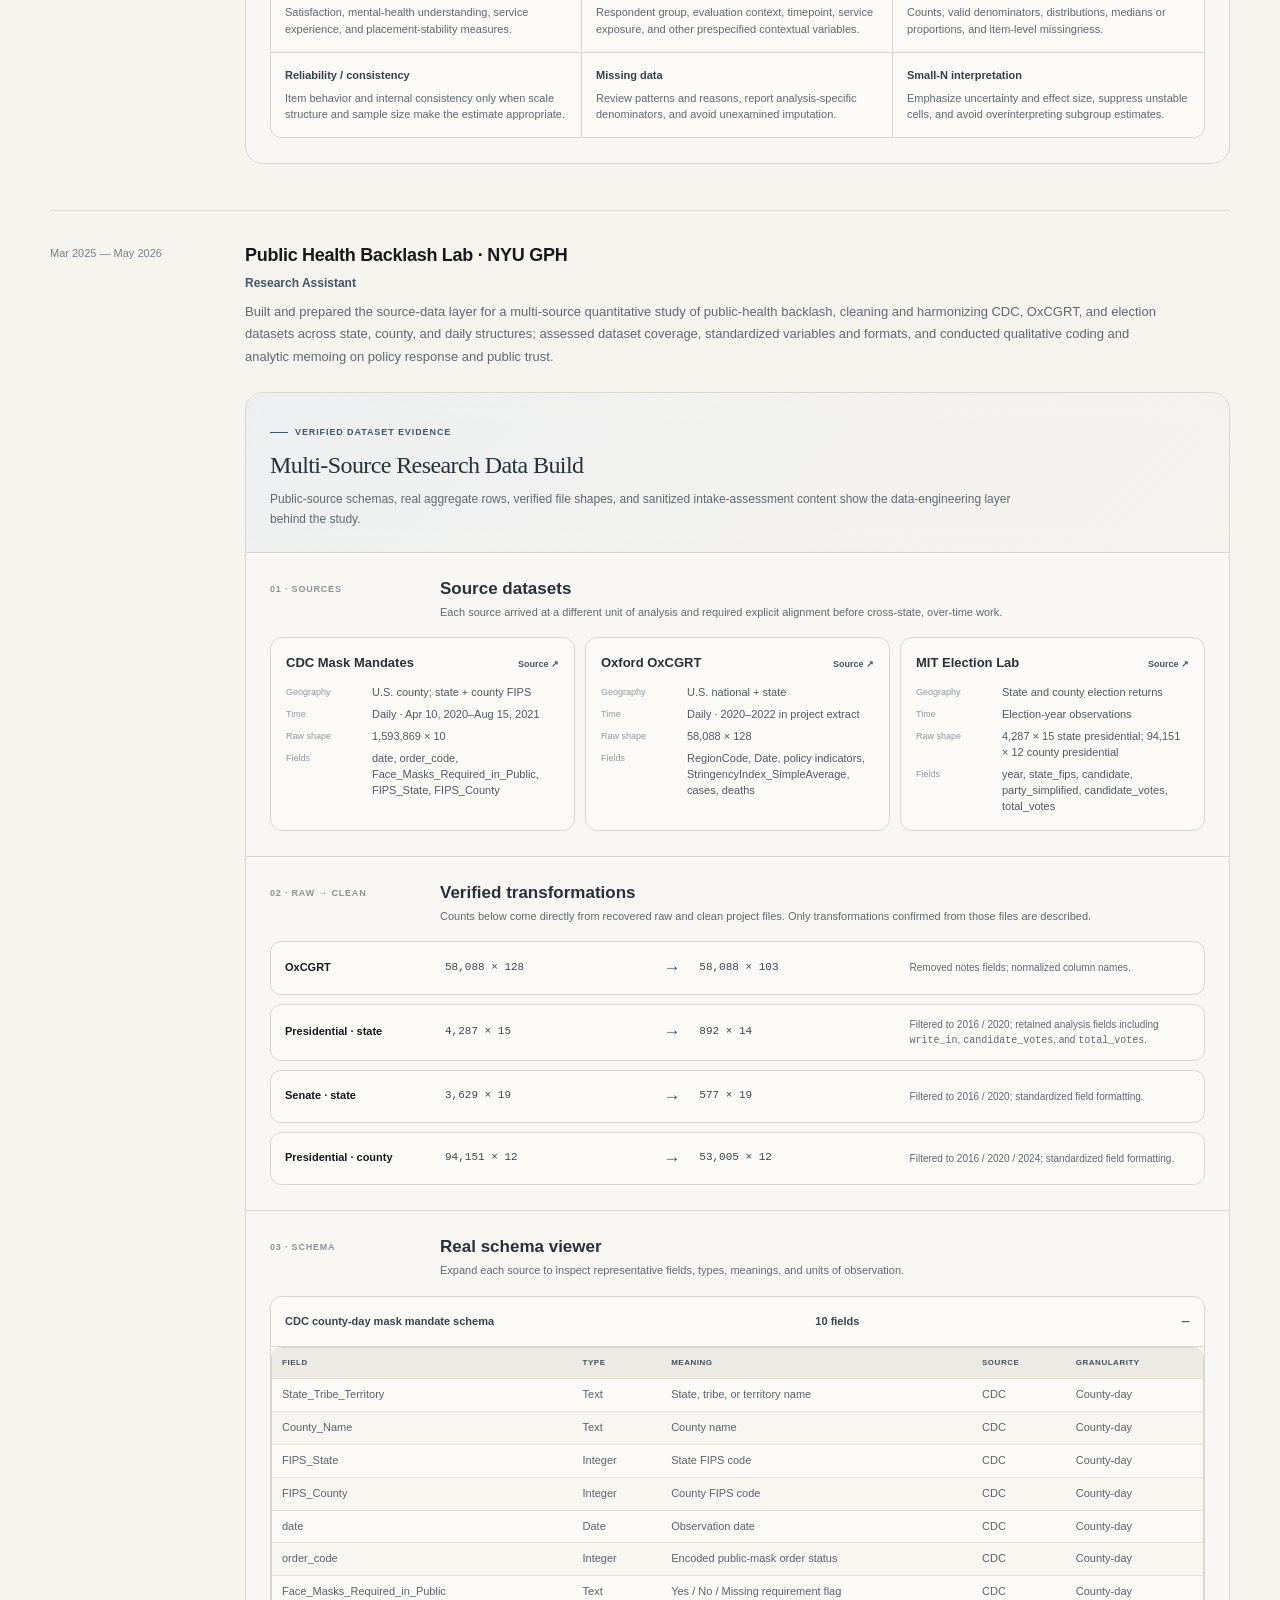
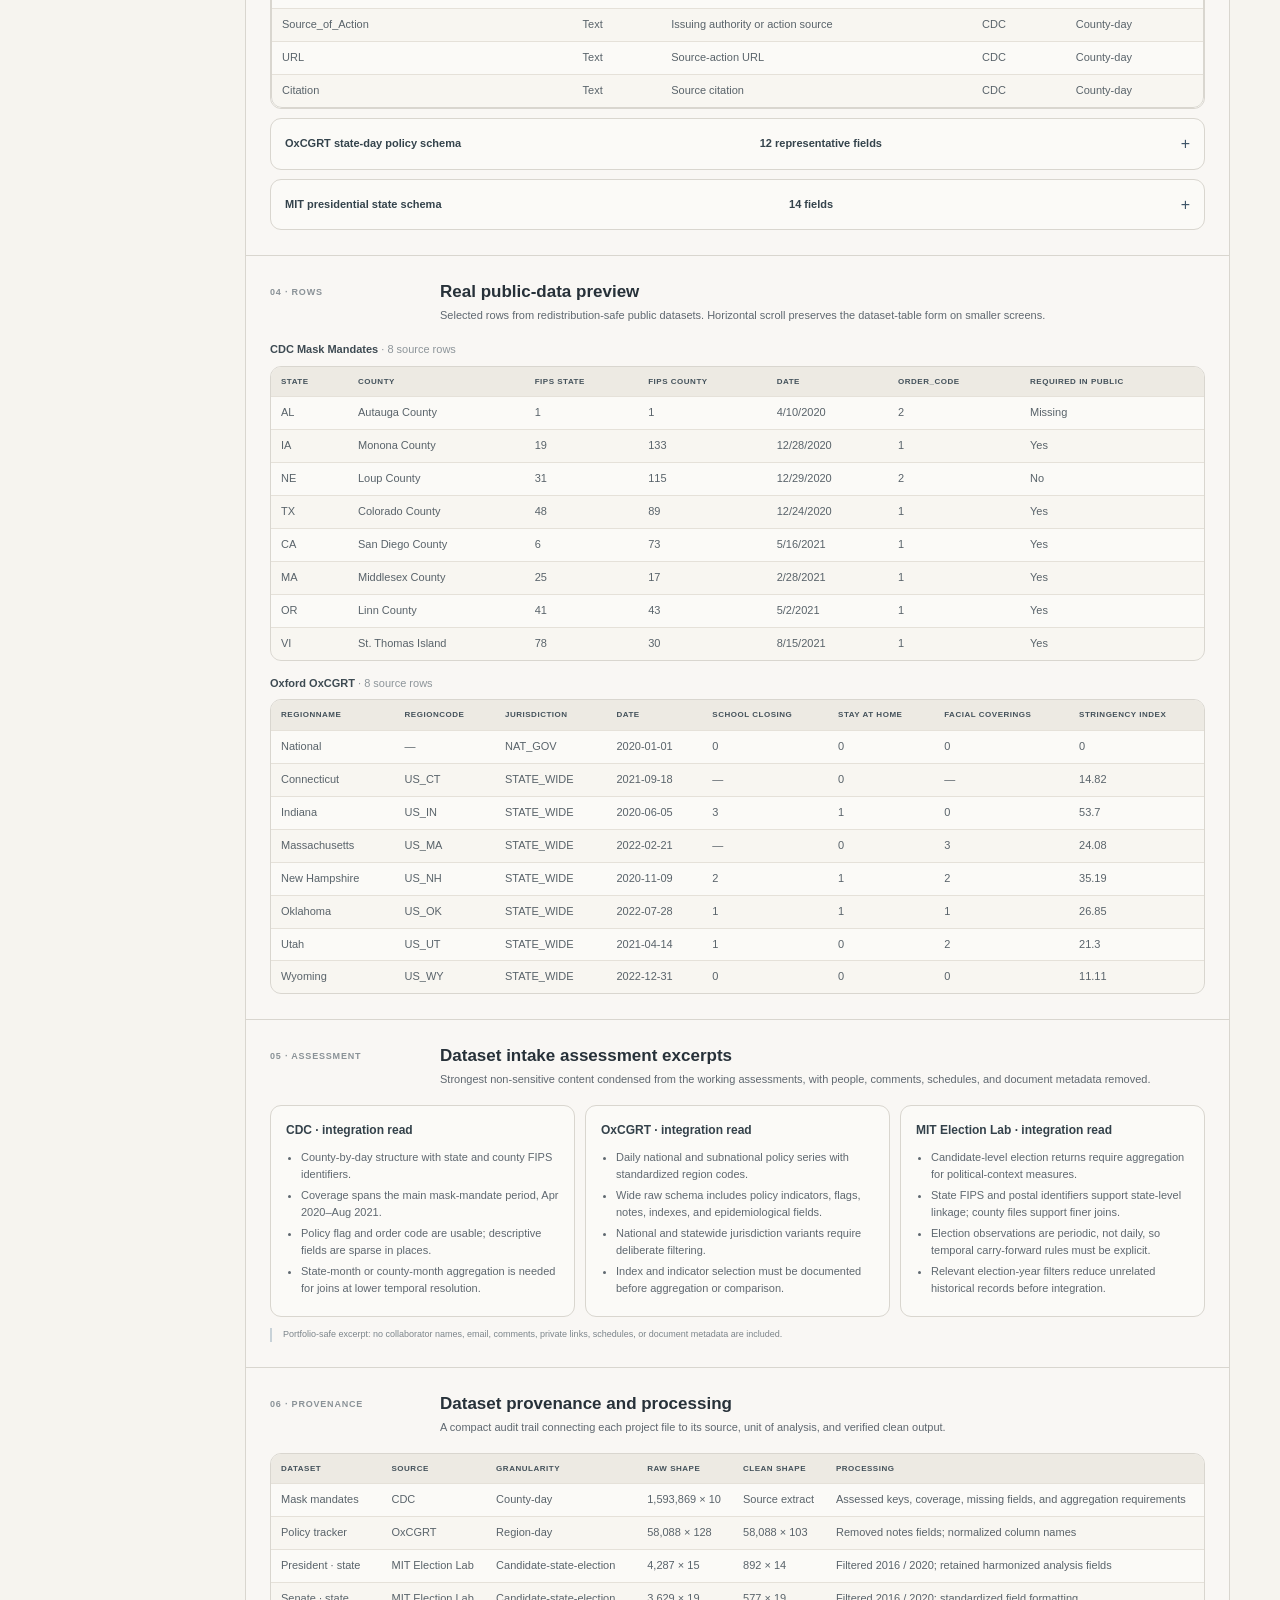
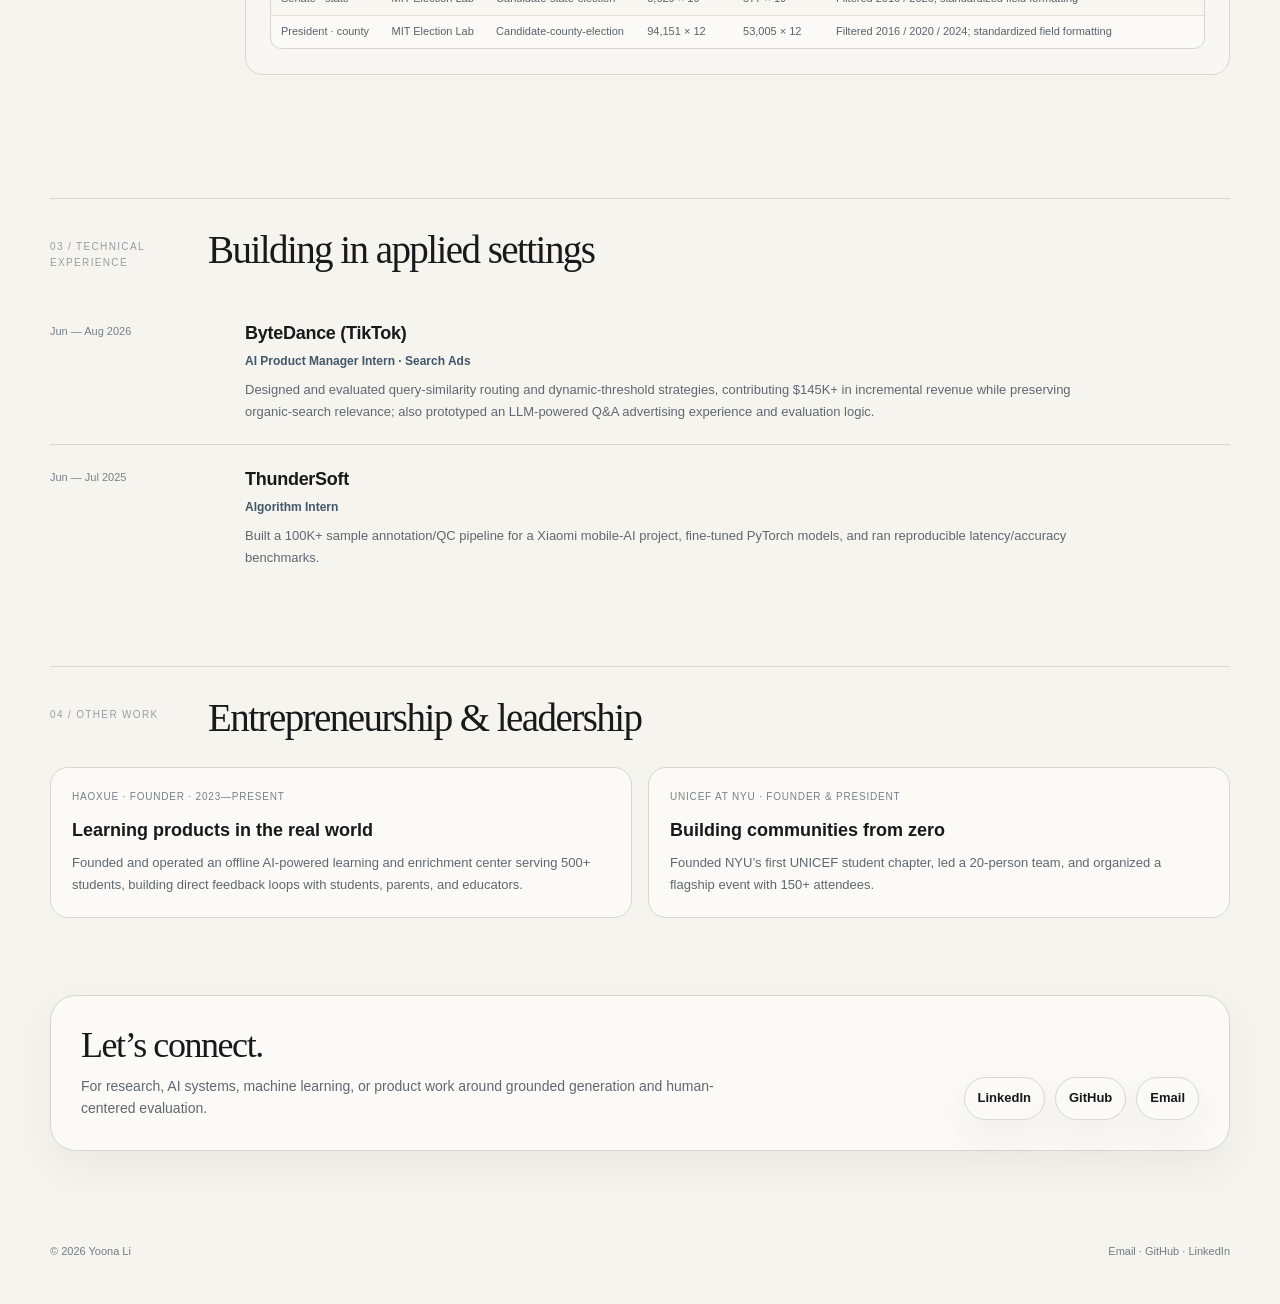
==== commit 006b87e7: "Build substantive research evidence sections" ====
--- a/index.html
+++ b/index.html
@@ -14,13 +14,67 @@
 .vote-preview{background:linear-gradient(145deg,#eee9e1,#e6e8e5);display:grid;place-items:center}.vote-shell{width:90%;height:85%;border:1px solid rgba(64,86,105,.16);background:#fbfaf7;border-radius:18px;padding:15px;box-shadow:0 14px 30px rgba(56,61,64,.08)}.vote-title{text-align:center;font-family:Georgia,serif;font-size:16px;margin:2px 0 12px}.looks{display:grid;grid-template-columns:1fr 1fr;gap:9px}.look{height:94px;border-radius:10px;background:linear-gradient(160deg,#d5d1c9,#f1eee7);display:flex;align-items:flex-end;justify-content:center;padding:8px;font-size:8px;color:#6d747a;position:relative}.look:before{content:"";position:absolute;width:42px;height:56px;top:14px;border-radius:18px 18px 11px 11px;background:#aab2b5;clip-path:polygon(20% 0,37% 9%,63% 9%,80% 0,100% 19%,82% 34%,82% 100%,18% 100%,18% 34%,0 19%)}.look:nth-child(2):before{background:#8d827a}.vote-buttons{display:grid;grid-template-columns:1fr 1fr;gap:9px;margin-top:8px}.vote-buttons span{text-align:center;padding:6px;border-radius:999px;background:#405669;color:#fff;font-size:8px}.vote-meta{text-align:center;margin-top:8px;font-size:7px;color:#8a9093}
 .project-visual{position:relative;padding:18px;display:flex;align-items:center;justify-content:center;overflow:hidden}.project-visual>img{display:block;width:100%;height:100%;object-fit:contain;border-radius:17px;box-shadow:0 16px 34px rgba(40,40,35,.11)}.project-visual.lumi-visual>img{width:auto;height:auto;max-width:100%;max-height:100%;object-fit:contain;object-position:center}.hero-project .project-visual{grid-column:2;grid-row:1;height:400px;min-height:0;align-self:center;background:linear-gradient(145deg,#eee8f5,#e6ecee)}.hero-project .project-content{grid-column:1;grid-row:1}.small-feature .project-visual{width:100%;height:auto;min-height:0;aspect-ratio:16/8.5;flex:0 0 auto;background:#ece8e1}.feature-card .project-content{padding:28px 32px 32px;overflow:visible}.project-content h3,.project-content h2{margin-top:0;position:relative;z-index:1}.hero-project .project-kicker,.small-feature .project-kicker{margin-bottom:24px}.hero-project .project-content h3{margin:0 0 10px}.small-feature .project-content h3{margin:0 0 9px}.project-visual.fashion-visual{background:linear-gradient(145deg,#e8e3db,#f1eee7)}.project-visual.research-visual{background:linear-gradient(145deg,#e7ebed,#ede8df)}.fashion-composite{width:100%;height:100%;padding:14px;border-radius:17px;background:#f8f5ef;box-shadow:0 16px 34px rgba(40,40,35,.11);display:grid;grid-template-rows:auto 1fr auto;gap:10px}.fv-title{text-align:center;font-family:Georgia,serif;font-size:15px}.fv-looks{display:grid;grid-template-columns:1fr 1fr;gap:10px;min-height:0}.fv-look{position:relative;overflow:hidden;border-radius:12px;background:#ddd}.fv-look img{width:100%;height:100%;display:block;object-fit:cover;object-position:center 24%}.fv-look span{position:absolute;left:8px;right:8px;bottom:8px;padding:5px 7px;border-radius:999px;background:rgba(23,25,27,.82);color:#fff;text-align:center;font-size:8px;font-weight:750;letter-spacing:.04em}.fv-meta{text-align:center;font-size:8px;letter-spacing:.1em;color:#727b82;text-transform:uppercase}
 .list{display:grid}.row{display:grid;grid-template-columns:165px 1fr;gap:30px;padding:20px 0;border-top:1px solid var(--line)}.row:first-child{border-top:0}.date{font-size:11px;color:#778188;padding-top:4px}.row h3{margin:0;font-size:18px;letter-spacing:-.015em}.role{color:var(--accent);font-weight:700;font-size:12px;margin:4px 0 8px}.row p{color:var(--muted);font-size:13px;line-height:1.72;margin:0;max-width:850px}
-.selected-work{margin-top:20px;padding-top:17px;border-top:1px solid rgba(217,214,207,.78)}.selected-work__head{display:flex;align-items:baseline;justify-content:space-between;gap:16px;margin-bottom:11px}.selected-work__head h4{margin:0;color:#3f4d56;font-size:10px;font-weight:800;letter-spacing:.11em;text-transform:uppercase}.selected-work__head span{color:#92999e;font-size:9px;letter-spacing:.04em}.research-work-grid{display:grid;grid-template-columns:repeat(3,minmax(0,1fr));gap:10px}.research-work-card{display:flex;min-width:0;flex-direction:column;overflow:hidden;padding:0;border:1px solid var(--line);border-radius:14px;background:var(--panel);color:var(--ink);font:inherit;text-align:left;cursor:pointer;box-shadow:0 8px 20px rgba(57,49,43,.035);transition:transform .2s ease,border-color .2s ease,box-shadow .2s ease}.research-work-card:hover{transform:translateY(-2px);border-color:rgba(64,86,105,.34);box-shadow:0 11px 24px rgba(57,49,43,.065)}.research-work-card:focus-visible{outline:2px solid var(--accent);outline-offset:3px}.research-work-thumb{display:block;aspect-ratio:16/9;overflow:hidden;background:var(--panel2);border-bottom:1px solid var(--line)}.research-work-thumb img{display:block;width:100%;height:100%;object-fit:cover}.research-work-copy{display:flex;flex:1;flex-direction:column;padding:12px}.research-work-subtitle{display:block;min-height:26px;color:#8a9297;font-size:8px;font-weight:750;letter-spacing:.055em;line-height:1.45;text-transform:uppercase}.research-work-title{display:block;margin-top:7px;color:#273139;font-size:13px;font-weight:750;line-height:1.28}.research-work-description{display:block;margin-top:6px;color:var(--muted);font-size:10px;line-height:1.52}.research-work-action{display:block;margin-top:auto;padding-top:10px;color:var(--accent);font-size:9px;font-weight:800;letter-spacing:.045em;text-transform:uppercase}.research-lightbox{width:min(820px,calc(100% - 32px));max-height:calc(100vh - 48px);overflow:auto;padding:0;border:1px solid var(--line);border-radius:20px;background:var(--panel);color:var(--ink);box-shadow:0 28px 80px rgba(38,36,32,.2)}.research-lightbox::backdrop{background:rgba(28,31,33,.38);backdrop-filter:blur(4px)}.research-lightbox__close{position:absolute;z-index:2;top:13px;right:13px;width:34px;height:34px;border:1px solid rgba(217,214,207,.9);border-radius:50%;background:rgba(251,250,247,.94);color:var(--ink);font-size:18px;line-height:1;cursor:pointer}.research-lightbox__visual{padding:22px 22px 0}.research-lightbox__visual img{display:block;width:100%;height:auto;border:1px solid var(--line);border-radius:15px;background:var(--panel2)}.research-lightbox__copy{padding:22px 26px 27px}.research-lightbox__eyebrow{color:#8a9297;font-size:9px;font-weight:750;letter-spacing:.08em;text-transform:uppercase}.research-lightbox h3{margin:7px 0 7px;font-family:Georgia,"Times New Roman",serif;font-size:28px;font-weight:500;letter-spacing:-.03em}.research-lightbox p{margin:0;color:var(--muted);font-size:13px;line-height:1.72}.research-lightbox__note{display:block;margin-top:14px;padding-top:12px;border-top:1px solid var(--line);color:#8a9297;font-size:9px;letter-spacing:.04em}
 .other-grid{display:grid;grid-template-columns:1fr 1fr;gap:16px}.other-card{border:1px solid var(--line);background:var(--panel);border-radius:18px;padding:21px}.other-card h3{margin:0 0 7px;font-size:18px}.other-card p{margin:0;color:var(--muted);font-size:13px;line-height:1.7}.other-card .micro{font-size:10px;letter-spacing:.08em;text-transform:uppercase;color:#788188;margin-bottom:11px}
 .contact{display:grid;grid-template-columns:1fr auto;gap:30px;align-items:end;border:1px solid var(--line);background:var(--panel);border-radius:26px;padding:30px;box-shadow:var(--shadow)}.contact h2{font-size:36px}.contact p{margin:9px 0 0;color:var(--muted);font-size:14px;max-width:650px}.contact-actions{display:flex;gap:10px;flex-wrap:wrap;justify-content:flex-end}footer{padding:25px 0 45px;color:#737c83;font-size:11px;display:flex;justify-content:space-between;gap:20px}
 .page-hero{padding:58px 0 30px}.breadcrumb{font-size:12px;color:#858e95;margin-bottom:20px}.page-hero h1{font-size:clamp(44px,7vw,72px);line-height:1;margin:0 0 14px}.page-lead{font-size:19px;line-height:1.55;max-width:850px;color:#3d4348;margin:0}.meta-bar{display:flex;flex-wrap:wrap;gap:8px;margin-top:20px}.meta-chip{font-size:10px;font-weight:700;color:var(--accent);padding:7px 9px;background:var(--panel2);border-radius:999px}.detail-grid{display:grid;grid-template-columns:1fr 300px;gap:30px}.article{background:var(--panel);border:1px solid var(--line);border-radius:22px;padding:30px;box-shadow:var(--shadow)}.article h2{font-size:27px;margin:36px 0 12px}.article h2:first-child{margin-top:0}.article h3{font-size:17px;margin:22px 0 7px}.article p,.article li{font-size:14px;color:#5d666e;line-height:1.82}.article ul{padding-left:20px}.article .callout{padding:17px 18px;border-radius:14px;background:var(--panel2);border-left:3px solid var(--accent);margin:20px 0;color:#53606a;font-size:13px}.sidebar{display:grid;gap:13px;align-content:start}.side-card{background:var(--panel);border:1px solid var(--line);border-radius:17px;padding:18px}.side-card h4{margin:0 0 10px;text-transform:uppercase;letter-spacing:.09em;font-size:9px;color:#92999e}.side-card p{margin:0;font-size:13px;line-height:1.7;color:#56616a}.side-links{display:grid;gap:9px;font-size:13px;font-weight:750;color:var(--accent)}.arch-grid{display:grid;grid-template-columns:1fr 1fr;gap:12px;margin:14px 0}.arch{padding:16px;border:1px solid var(--line);border-radius:14px;background:#f8f6f1}.arch h3{margin:0 0 8px;font-size:14px}.arch p{font-size:12px;margin:0;color:#6f767b;line-height:1.65}.diagram{display:flex;gap:7px;flex-wrap:wrap;margin-top:12px}.node{font-size:9px;padding:7px 8px;border:1px solid #d8d4cb;border-radius:7px;background:white;color:#58636a}.figure{margin:20px 0}.figure img{width:100%;border:1px solid var(--line);border-radius:14px;background:white}.caption{font-size:10px;color:#8b9297;margin-top:6px}
 @media(max-width:900px){.hero{grid-template-columns:1fr;gap:30px;padding-top:52px}.portrait-card{max-width:330px}.feature-card.hero-project{grid-template-columns:1fr;min-height:0}.hero-project .project-visual,.hero-project .project-content{grid-column:1;grid-row:auto}.hero-project .project-visual{height:auto;min-height:0;aspect-ratio:16/9}.two-cards,.other-grid,.detail-grid,.arch-grid{grid-template-columns:1fr}.section-head{grid-template-columns:1fr;gap:5px}.row{grid-template-columns:1fr;gap:7px}.contact{grid-template-columns:1fr}.contact-actions{justify-content:flex-start}}
 @media(max-width:650px){.wrap{width:min(var(--max),calc(100% - 26px))}.navlinks{gap:12px}.brand{font-size:19px;white-space:nowrap}.brand-mark{width:29px;height:29px}.hero-title{font-size:20px}.current-strip{display:block}.current-strip strong{display:block;margin-bottom:4px}.two-cards{grid-template-columns:1fr}.feature-card .project-content{padding:28px 24px 30px}.feature-copy{padding:23px}.navlinks .nav-optional{display:none}}
-@media(max-width:700px){.selected-work__head{align-items:flex-start;flex-direction:column;gap:3px}.research-work-grid{grid-template-columns:1fr}.research-work-card{display:grid;grid-template-columns:112px 1fr}.research-work-thumb{height:100%;min-height:150px;aspect-ratio:auto;border-right:1px solid var(--line);border-bottom:0}.research-work-thumb img{object-fit:contain}.research-work-subtitle{min-height:0}.research-lightbox__visual{padding:16px 16px 0}.research-lightbox__copy{padding:18px 20px 23px}.research-lightbox h3{font-size:24px}}
+
+/* Research evidence system — intentionally document-led, not project-card-led */
+#research .row--evidence{padding-block:30px 46px}
+#research .row--evidence>div:last-child,.research-artifact,.research-artifact__body,.evidence-section{min-width:0}
+#research .research-intro{max-width:920px}
+.research-artifact{margin-top:24px;border:1px solid var(--line);border-radius:18px;background:rgba(251,250,247,.68);overflow:hidden}
+.research-artifact__mast{padding:22px 24px;border-bottom:1px solid var(--line);background:linear-gradient(135deg,rgba(230,235,238,.62),rgba(240,236,228,.34))}
+.research-artifact__mast h4{margin:5px 0 6px;font-family:Georgia,"Times New Roman",serif;font-size:24px;font-weight:500;letter-spacing:-.025em;color:#273139}
+.research-artifact__mast p{max-width:760px;margin:0!important;font-size:12px!important;line-height:1.65!important}
+.research-label{display:inline-flex;align-items:center;gap:7px;color:var(--accent);font-size:9px;font-weight:800;letter-spacing:.1em;text-transform:uppercase}
+.research-label:before{content:"";width:18px;height:1px;background:currentColor}
+.research-artifact__body{display:grid;gap:0}
+.evidence-section{padding:25px 24px;border-top:1px solid var(--line);scroll-margin-top:88px}
+.evidence-section:first-child{border-top:0}
+.evidence-section__head{display:grid;grid-template-columns:150px minmax(0,1fr);gap:20px;margin-bottom:16px}
+.evidence-section__index{color:#8a9297;font-size:9px;font-weight:800;letter-spacing:.09em;text-transform:uppercase;padding-top:4px}
+.evidence-section h5{margin:0 0 4px;font-size:17px;line-height:1.3;color:#273139}
+.evidence-section__head p{margin:0!important;max-width:720px;font-size:11px!important;line-height:1.6!important}
+.source-grid{display:grid;grid-template-columns:repeat(3,minmax(0,1fr));gap:10px}
+.source-sheet{padding:15px;border:1px solid var(--line);border-radius:12px;background:var(--panel)}
+.source-sheet__top{display:flex;justify-content:space-between;align-items:baseline;gap:10px;margin-bottom:11px}
+.source-sheet h6{margin:0;font-size:13px;color:#273139}
+.source-sheet a{color:var(--accent);font-size:9px;font-weight:800}
+.source-sheet dl{display:grid;grid-template-columns:78px 1fr;gap:6px 8px;margin:0}
+.source-sheet dt{color:#92999e;font-size:9px}.source-sheet dd{margin:0;color:#4e5961;font-size:11px;line-height:1.45;overflow-wrap:anywhere}
+.transform-list{display:grid;gap:9px}
+.transform-row{display:grid;grid-template-columns:150px minmax(120px,1fr) 34px minmax(120px,1fr) minmax(210px,1.4fr);align-items:center;gap:10px;padding:12px 14px;border:1px solid var(--line);border-radius:11px;background:var(--panel)}
+.transform-row strong{font-size:11px}.shape{font-family:ui-monospace,SFMono-Regular,Menlo,monospace;font-size:11px;color:#394852}.transform-arrow{text-align:center;color:var(--accent);font-size:17px}.transform-note{color:var(--muted);font-size:10px;line-height:1.5}
+.table-scroll{width:100%;max-width:100%;min-width:0;overflow-x:auto;border:1px solid var(--line);border-radius:11px;background:var(--panel);-webkit-overflow-scrolling:touch}
+.evidence-table{width:100%;min-width:760px;border-collapse:collapse;font-size:11px;line-height:1.45}
+.evidence-table caption{position:absolute;width:1px;height:1px;padding:0;margin:-1px;overflow:hidden;clip:rect(0,0,0,0);white-space:nowrap;border:0}
+.evidence-table th{padding:9px 10px;background:#edeae3;color:#44525b;text-align:left;font-size:8px;letter-spacing:.065em;text-transform:uppercase;white-space:nowrap}
+.evidence-table td{padding:8px 10px;border-top:1px solid #e5e1d9;color:#59636a;vertical-align:top;white-space:nowrap}
+.evidence-table td.wrap-cell{white-space:normal;min-width:180px}
+.evidence-table tbody tr:nth-child(even){background:rgba(240,236,228,.32)}
+.schema-stack{display:grid;min-width:0;gap:9px}
+.schema-panel{min-width:0;border:1px solid var(--line);border-radius:11px;background:var(--panel);overflow:hidden}
+.schema-panel summary{display:flex;align-items:center;justify-content:space-between;gap:18px;padding:12px 14px;cursor:pointer;color:#34434c;font-size:11px;font-weight:800;list-style:none}
+.schema-panel summary::-webkit-details-marker{display:none}.schema-panel summary:after{content:"+";font-size:16px;font-weight:400;color:var(--accent)}.schema-panel[open] summary:after{content:"−"}
+.schema-panel[open] summary{border-bottom:1px solid var(--line)}
+.preview-stack{display:grid;min-width:0;gap:14px}.preview-block{min-width:0}.preview-block h6{margin:0 0 7px;font-size:11px;color:#3d4a52}.preview-block h6 span{color:#8d959a;font-weight:500}
+.assessment-grid{display:grid;grid-template-columns:repeat(3,minmax(0,1fr));gap:10px}
+.assessment-excerpt{padding:15px;border:1px solid var(--line);border-radius:11px;background:var(--panel)}
+.assessment-excerpt h6{margin:0 0 9px;font-size:12px;color:#33414a}.assessment-excerpt ul{margin:0;padding-left:15px;color:var(--muted)}.assessment-excerpt li{margin:5px 0;font-size:11px;line-height:1.5}
+.sanitization-note{margin-top:11px!important;padding-left:11px;border-left:2px solid #c8d2d8;color:#7c858b!important;font-size:9px!important;line-height:1.55!important}
+.instrument-grid{display:grid;grid-template-columns:repeat(3,minmax(0,1fr));gap:10px}
+.instrument-sheet{padding:15px;border:1px solid var(--line);border-radius:11px;background:var(--panel)}
+.instrument-sheet h6{margin:0 0 10px;font-size:13px;color:#33414a}.instrument-sheet dl{margin:0}.instrument-sheet dt{margin-top:9px;color:#92999e;font-size:8px;font-weight:800;letter-spacing:.06em;text-transform:uppercase}.instrument-sheet dd{margin:2px 0 0;color:#59636a;font-size:11px;line-height:1.5}
+.tracking-flow{display:grid;grid-template-columns:repeat(5,minmax(0,1fr));gap:8px;margin-bottom:12px}
+.tracking-step{position:relative;padding:13px 12px;border:1px solid var(--line);border-radius:10px;background:var(--panel);min-height:88px}
+.tracking-step:not(:last-child):after{content:"→";position:absolute;right:-13px;top:31px;z-index:2;color:var(--accent);font-size:15px}
+.tracking-step span{display:block;color:#92999e;font-size:8px;font-weight:800;letter-spacing:.06em;text-transform:uppercase}.tracking-step strong{display:block;margin-top:5px;color:#40505a;font-size:10px;line-height:1.45}
+.analysis-matrix{display:grid;grid-template-columns:repeat(3,minmax(0,1fr));border:1px solid var(--line);border-radius:11px;overflow:hidden;background:var(--panel)}
+.analysis-cell{padding:14px;border-right:1px solid var(--line);border-bottom:1px solid var(--line)}.analysis-cell:nth-child(3n){border-right:0}.analysis-cell:nth-last-child(-n+3){border-bottom:0}.analysis-cell h6{margin:0 0 5px;font-size:11px;color:#33414a}.analysis-cell p{margin:0!important;font-size:11px!important;line-height:1.52!important}
+@media(max-width:900px){.source-grid,.assessment-grid,.instrument-grid{grid-template-columns:1fr}.transform-row{grid-template-columns:125px 1fr 26px 1fr}.transform-note{grid-column:2/-1}.tracking-flow{grid-template-columns:1fr}.tracking-step{min-height:0}.tracking-step:not(:last-child):after{content:"↓";right:auto;left:20px;top:auto;bottom:-17px}.analysis-matrix{grid-template-columns:1fr 1fr}.analysis-cell:nth-child(n){border-right:1px solid var(--line);border-bottom:1px solid var(--line)}.analysis-cell:nth-child(2n){border-right:0}.analysis-cell:nth-last-child(-n+2){border-bottom:0}}
+@media(max-width:650px){#research .row--evidence{padding-block:24px 38px}.research-artifact__mast,.evidence-section{padding:19px 16px}.evidence-section__head{grid-template-columns:1fr;gap:5px}.transform-row{grid-template-columns:1fr 24px 1fr;padding:11px}.transform-row>strong{grid-column:1/-1}.transform-note{grid-column:1/-1}.analysis-matrix{grid-template-columns:1fr}.analysis-cell:nth-child(n){border-right:0;border-bottom:1px solid var(--line)}.analysis-cell:last-child{border-bottom:0}.evidence-table{font-size:9px}.source-sheet dl{grid-template-columns:72px 1fr}}
 
 /* Featured Work cinematic prototype V2 — scoped to #work */
 #work .cinema{position:relative;height:calc(540vh + 220px);margin-top:4px}
@@ -131,22 +185,83 @@
 </div></div></div></section>
 <section id="research" class="section"><div class="rule"></div><div class="section-head"><div class="sec-no">02 / RESEARCH</div><div><h2>Research experience</h2><p class="section-copy">Behavioral measurement, biostatistics, and mixed-methods research that informs how I think about evidence in AI systems.</p></div></div><div class="list">
 <div class="row"><div class="date">Jun — Aug 2026</div><div><h3>The Wharton School</h3><div class="role">Research Assistant · Prof. Jonah Berger</div><p>Operationalized curiosity and information-gap theory into a reproducible behavioral annotation framework with a calibrated 7-point schema, explicit decision rules, edge cases, and adjudication logic.</p></div></div>
-<div class="row"><div class="date">Sep 2025 — May 2026</div><div><h3>NYU School of Global Public Health</h3><div class="role">Biostatistics Research Assistant</div><p>Designed and adapted child, teen, and caregiver feedback instruments and contributed to a statistical analysis plan evaluating client satisfaction, mental-health understanding, and foster-care placement stability.</p><div class="selected-work"><div class="selected-work__head"><h4>Selected Work</h4><span>Portfolio-safe derived previews</span></div><div class="research-work-grid">
-<button class="research-work-card" type="button" aria-haspopup="dialog"><span class="research-work-thumb"><img src="assets/research/biostats/dap-preview.svg" width="720" height="400" loading="lazy" alt="Abstract data analysis plan workflow with no participant data"></span><span class="research-work-copy"><span class="research-work-subtitle">Study design · outcomes · covariates · statistical modeling</span><span class="research-work-title">Data Analysis Plan</span><span class="research-work-description">Structured an analysis framework covering CSQ-8 reliability, descriptive analysis, regression modeling, placement stability, and missing-data strategy.</span><span class="research-work-action">Preview ↗</span></span></button>
-<button class="research-work-card" type="button" aria-haspopup="dialog"><span class="research-work-thumb"><img src="assets/research/biostats/survey-preview.svg" width="720" height="400" loading="lazy" alt="Abstract child, teen, and caregiver survey cards in English and Spanish"></span><span class="research-work-copy"><span class="research-work-subtitle">Child · Teen · Guardian · English + Spanish</span><span class="research-work-title">Survey Instruments</span><span class="research-work-description">Supported adaptation of CSQ-8 and project-specific questions measuring satisfaction, mental-health understanding, voice, and service experience.</span><span class="research-work-action">Preview ↗</span></span></button>
-<button class="research-work-card" type="button" aria-haspopup="dialog"><span class="research-work-thumb"><img src="assets/research/biostats/evaluation-framework.svg" width="720" height="400" loading="lazy" alt="Conceptual measurement to analysis to program outcomes framework"></span><span class="research-work-copy"><span class="research-work-subtitle">Measurement → Analysis → Program Outcomes</span><span class="research-work-title">Evaluation Framework</span><span class="research-work-description">Translated service questions into measurable constructs linking client feedback, mental-health understanding, and foster-care placement outcomes.</span><span class="research-work-action">Preview ↗</span></span></button>
-</div></div></div></div>
-<div class="row"><div class="date">Mar 2025 — May 2026</div><div><h3>Public Health Backlash Lab · NYU GPH</h3><div class="role">Research Assistant</div><p>Conducted qualitative coding and analytic memoing on public-health backlash and supported a multi-source quantitative dataset build by assessing, cleaning, and harmonizing COVID-19 policy and election data for cross-state, over-time analysis.</p><div class="selected-work"><div class="selected-work__head"><h4>Selected Work</h4><span>Portfolio-safe derived previews</span></div><div class="research-work-grid">
-<button class="research-work-card" type="button" aria-haspopup="dialog"><span class="research-work-thumb"><img src="assets/research/backlash/dataset-pipeline.svg" width="720" height="400" loading="lazy" alt="Abstract public-source data harmonization pipeline"></span><span class="research-work-copy"><span class="research-work-subtitle">CDC · OxCGRT · MIT Election Lab</span><span class="research-work-title">Multi-Source Dataset Build</span><span class="research-work-description">Prepared and harmonized public-health policy and political-context datasets for longitudinal cross-state analysis.</span><span class="research-work-action">Preview ↗</span></span></button>
-<button class="research-work-card" type="button" aria-haspopup="dialog"><span class="research-work-thumb"><img src="assets/research/backlash/dataset-assessment.svg" width="720" height="400" loading="lazy" alt="Abstract checklist for dataset structure and integration assessment"></span><span class="research-work-copy"><span class="research-work-subtitle">Structure · coverage · identifiers · integration</span><span class="research-work-title">Dataset Assessment</span><span class="research-work-description">Assessed dataset granularity, geographic identifiers, temporal coverage, cleaning requirements, and cross-source compatibility.</span><span class="research-work-action">Preview ↗</span></span></button>
-<button class="research-work-card" type="button" aria-haspopup="dialog"><span class="research-work-thumb"><img src="assets/research/backlash/exploratory-analysis.svg" width="720" height="400" loading="lazy" alt="Illustrative non-numeric policy response chart"></span><span class="research-work-copy"><span class="research-work-subtitle">Policy stringency · mask mandates · political context</span><span class="research-work-title">Exploratory Analysis</span><span class="research-work-description">Created exploratory visualizations examining policy response over time and relationships between political context and COVID-era public-health policy.</span><span class="research-work-action">Preview ↗</span></span></button>
-</div></div></div></div>
-</div></section>
-<dialog class="research-lightbox" aria-labelledby="research-lightbox-title"><button class="research-lightbox__close" type="button" aria-label="Close preview">×</button><div class="research-lightbox__visual"><img src="" alt=""></div><div class="research-lightbox__copy"><div class="research-lightbox__eyebrow"></div><h3 id="research-lightbox-title"></h3><p></p><span class="research-lightbox__note">Portfolio-safe derived preview. No participant-level data, client information, internal notes, or confidential source documents are shown.</span></div></dialog>
+<div class="row row--evidence"><div class="date">Sep 2025 — May 2026</div><div><h3>NYU School of Global Public Health</h3><div class="role">Biostatistics Research Assistant</div><p class="research-intro">Designed child and family feedback surveys and built a small-N tracking framework for pediatric psychological evaluations, translating research questions into structured quantitative and qualitative variables and developing the analysis framework for program evaluation.</p>
+<article class="research-artifact" aria-labelledby="biostats-artifact-title"><header class="research-artifact__mast"><span class="research-label">Reconstructed from project work</span><h4 id="biostats-artifact-title">What I Built</h4><p>Original working files are not published here. This reconstruction documents the instrument logic, variable structure, tracking schema, and analysis plan without participant data or clinical results.</p></header><div class="research-artifact__body">
+<section class="evidence-section" id="biostats-instruments"><div class="evidence-section__head"><div class="evidence-section__index">01 · Instruments</div><div><h5>Survey / feedback instrument structure</h5><p>Representative architecture showing how service-experience questions were converted into analyzable fields; it does not reproduce confidential questionnaire wording.</p></div></div><div class="instrument-grid">
+<div class="instrument-sheet"><h6>Child</h6><dl><dt>Question domains</dt><dd>Service satisfaction · mental-health understanding · voice in services</dd><dt>Response design</dt><dd>Age-appropriate ordinal choices · yes/no · short open response</dd><dt>Variable types</dt><dd>Ordinal · binary · qualitative text</dd></dl></div>
+<div class="instrument-sheet"><h6>Teen</h6><dl><dt>Question domains</dt><dd>Service satisfaction · understanding · participation and voice</dd><dt>Response design</dt><dd>Ordinal scale · categorical response · optional narrative feedback</dd><dt>Variable types</dt><dd>Ordinal · categorical · qualitative text</dd></dl></div>
+<div class="instrument-sheet"><h6>Caregiver / Family</h6><dl><dt>Question domains</dt><dd>Service experience · perceived understanding · placement-stability context</dd><dt>Response design</dt><dd>Ordinal scale · categorical context · open response</dd><dt>Variable types</dt><dd>Ordinal · categorical · qualitative text</dd></dl></div>
+</div></section>
+<section class="evidence-section" id="biostats-variables"><div class="evidence-section__head"><div class="evidence-section__index">02 · Variables</div><div><h5>Variable framework</h5><p>Inspectable data design linking each construct to a coding approach and evaluation role. No participant values are shown.</p></div></div><div class="table-scroll"><table class="evidence-table"><caption>Biostatistics variable-design framework</caption><thead><tr><th>Variable</th><th>Construct</th><th>Type</th><th>Coding</th><th>Role in evaluation</th></tr></thead><tbody>
+<tr><td>respondent_group</td><td>Respondent perspective</td><td>Categorical</td><td>Child / Teen / Caregiver</td><td class="wrap-cell">Stratify feedback by instrument audience</td></tr>
+<tr><td>evaluation_type</td><td>Evaluation context</td><td>Categorical</td><td>Project-defined categories</td><td class="wrap-cell">Describe service mix and contextualize responses</td></tr>
+<tr><td>satisfaction_item</td><td>Service satisfaction</td><td>Ordinal</td><td>Ordered response scale</td><td class="wrap-cell">Primary feedback outcome</td></tr>
+<tr><td>mh_understanding</td><td>Mental-health understanding</td><td>Ordinal / binary</td><td>Instrument-specific codebook</td><td class="wrap-cell">Learning and communication outcome</td></tr>
+<tr><td>voice_in_services</td><td>Perceived voice</td><td>Ordinal</td><td>Ordered response scale</td><td class="wrap-cell">Experience and participation signal</td></tr>
+<tr><td>placement_stability</td><td>Placement outcome context</td><td>Binary / count</td><td>Operational definition set in plan</td><td class="wrap-cell">Program-level outcome linkage</td></tr>
+<tr><td>length_of_stay</td><td>Service exposure</td><td>Continuous / count</td><td>Elapsed time in defined unit</td><td class="wrap-cell">Covariate and descriptive context</td></tr>
+<tr><td>qualitative_feedback</td><td>Open-ended experience</td><td>Text</td><td>Coded themes for aggregate use</td><td class="wrap-cell">Explain patterns without reducing all feedback to scores</td></tr>
+<tr><td>followup_timepoint</td><td>Repeated measurement</td><td>Ordered categorical</td><td>Project-defined timepoints</td><td class="wrap-cell">Track change while preserving small-N denominators</td></tr>
+</tbody></table></div></section>
+<section class="evidence-section" id="biostats-tracking"><div class="evidence-section__head"><div class="evidence-section__index">03 · Tracking</div><div><h5>Small-N tracking framework</h5><p>The workflow separates stable record structure from analysis-ready outcomes and preserves both quantitative and qualitative evidence.</p></div></div><div class="tracking-flow" aria-label="Small-N tracking process"><div class="tracking-step"><span>01 · Record</span><strong>Pseudonymous study record + evaluation context</strong></div><div class="tracking-step"><span>02 · Structure</span><strong>Respondent, instrument, timepoint, service fields</strong></div><div class="tracking-step"><span>03 · Repeat</span><strong>Long-format observations across defined timepoints</strong></div><div class="tracking-step"><span>04 · Combine</span><strong>Ordinal / categorical responses + coded feedback</strong></div><div class="tracking-step"><span>05 · Evaluate</span><strong>Aggregate program summaries with explicit denominators</strong></div></div><div class="table-scroll"><table class="evidence-table"><caption>Small-N tracking schema</caption><thead><tr><th>Schema field</th><th>Level</th><th>Purpose</th><th>Quality rule</th></tr></thead><tbody>
+<tr><td>study_record_key</td><td>Participant / evaluation</td><td class="wrap-cell">Pseudonymous linkage across observations</td><td class="wrap-cell">No direct identifier in analysis table</td></tr>
+<tr><td>respondent_group</td><td>Observation</td><td>Selects instrument pathway</td><td>Controlled vocabulary</td></tr>
+<tr><td>evaluation_type</td><td>Evaluation</td><td>Defines service context</td><td>Project codebook</td></tr>
+<tr><td>timepoint</td><td>Observation</td><td>Orders repeated feedback</td><td>No implied interval without verification</td></tr>
+<tr><td>item_code / response_code</td><td>Item response</td><td>Stores structured feedback</td><td>Versioned instrument mapping</td></tr>
+<tr><td>qualitative_theme</td><td>Coded feedback</td><td>Retains explanatory evidence</td><td>Aggregate reporting only</td></tr>
+<tr><td>missing_reason</td><td>Item / form</td><td>Separates nonresponse from not applicable</td><td>Never silently recode as zero</td></tr>
+</tbody></table></div></section>
+<section class="evidence-section" id="biostats-analysis"><div class="evidence-section__head"><div class="evidence-section__index">04 · Analysis</div><div><h5>Analysis framework</h5><p>Planned components only. This portfolio artifact makes no claims about results, effects, or clinical outcomes.</p></div></div><div class="analysis-matrix">
+<div class="analysis-cell"><h6>Outcomes</h6><p>Satisfaction, mental-health understanding, service experience, and placement-stability measures.</p></div><div class="analysis-cell"><h6>Covariates / stratifiers</h6><p>Respondent group, evaluation context, timepoint, service exposure, and other prespecified contextual variables.</p></div><div class="analysis-cell"><h6>Descriptive summaries</h6><p>Counts, valid denominators, distributions, medians or proportions, and item-level missingness.</p></div><div class="analysis-cell"><h6>Reliability / consistency</h6><p>Item behavior and internal consistency only when scale structure and sample size make the estimate appropriate.</p></div><div class="analysis-cell"><h6>Missing data</h6><p>Review patterns and reasons, report analysis-specific denominators, and avoid unexamined imputation.</p></div><div class="analysis-cell"><h6>Small-N interpretation</h6><p>Emphasize uncertainty and effect size, suppress unstable cells, and avoid overinterpreting subgroup estimates.</p></div>
+</div></section></div></article></div></div>
+<div class="row row--evidence"><div class="date">Mar 2025 — May 2026</div><div><h3>Public Health Backlash Lab · NYU GPH</h3><div class="role">Research Assistant</div><p class="research-intro">Built and prepared the source-data layer for a multi-source quantitative study of public-health backlash, cleaning and harmonizing CDC, OxCGRT, and election datasets across state, county, and daily structures; assessed dataset coverage, standardized variables and formats, and conducted qualitative coding and analytic memoing on policy response and public trust.</p>
+<article class="research-artifact" aria-labelledby="backlash-artifact-title"><header class="research-artifact__mast"><span class="research-label">Verified dataset evidence</span><h4 id="backlash-artifact-title">Multi-Source Research Data Build</h4><p>Public-source schemas, real aggregate rows, verified file shapes, and sanitized intake-assessment content show the data-engineering layer behind the study.</p></header><div class="research-artifact__body">
+<section class="evidence-section" id="backlash-sources"><div class="evidence-section__head"><div class="evidence-section__index">01 · Sources</div><div><h5>Source datasets</h5><p>Each source arrived at a different unit of analysis and required explicit alignment before cross-state, over-time work.</p></div></div><div class="source-grid">
+<div class="source-sheet"><div class="source-sheet__top"><h6>CDC Mask Mandates</h6><a href="https://data.cdc.gov/d/62d6-pm5i" target="_blank" rel="noopener">Source ↗</a></div><dl><dt>Geography</dt><dd>U.S. county; state + county FIPS</dd><dt>Time</dt><dd>Daily · Apr 10, 2020–Aug 15, 2021</dd><dt>Raw shape</dt><dd>1,593,869 × 10</dd><dt>Fields</dt><dd>date, order_code, Face_Masks_Required_in_Public, FIPS_State, FIPS_County</dd></dl></div>
+<div class="source-sheet"><div class="source-sheet__top"><h6>Oxford OxCGRT</h6><a href="https://github.com/OxCGRT/covid-policy-dataset" target="_blank" rel="noopener">Source ↗</a></div><dl><dt>Geography</dt><dd>U.S. national + state</dd><dt>Time</dt><dd>Daily · 2020–2022 in project extract</dd><dt>Raw shape</dt><dd>58,088 × 128</dd><dt>Fields</dt><dd>RegionCode, Date, policy indicators, StringencyIndex_SimpleAverage, cases, deaths</dd></dl></div>
+<div class="source-sheet"><div class="source-sheet__top"><h6>MIT Election Lab</h6><a href="https://electionlab.mit.edu/data" target="_blank" rel="noopener">Source ↗</a></div><dl><dt>Geography</dt><dd>State and county election returns</dd><dt>Time</dt><dd>Election-year observations</dd><dt>Raw shape</dt><dd>4,287 × 15 state presidential; 94,151 × 12 county presidential</dd><dt>Fields</dt><dd>year, state_fips, candidate, party_simplified, candidate_votes, total_votes</dd></dl></div>
+</div></section>
+<section class="evidence-section" id="backlash-transform"><div class="evidence-section__head"><div class="evidence-section__index">02 · Raw → clean</div><div><h5>Verified transformations</h5><p>Counts below come directly from recovered raw and clean project files. Only transformations confirmed from those files are described.</p></div></div><div class="transform-list">
+<div class="transform-row"><strong>OxCGRT</strong><span class="shape">58,088 × 128</span><span class="transform-arrow">→</span><span class="shape">58,088 × 103</span><span class="transform-note">Removed notes fields; normalized column names.</span></div>
+<div class="transform-row"><strong>Presidential · state</strong><span class="shape">4,287 × 15</span><span class="transform-arrow">→</span><span class="shape">892 × 14</span><span class="transform-note">Filtered to 2016 / 2020; retained analysis fields including <code>write_in</code>, <code>candidate_votes</code>, and <code>total_votes</code>.</span></div>
+<div class="transform-row"><strong>Senate · state</strong><span class="shape">3,629 × 19</span><span class="transform-arrow">→</span><span class="shape">577 × 19</span><span class="transform-note">Filtered to 2016 / 2020; standardized field formatting.</span></div>
+<div class="transform-row"><strong>Presidential · county</strong><span class="shape">94,151 × 12</span><span class="transform-arrow">→</span><span class="shape">53,005 × 12</span><span class="transform-note">Filtered to 2016 / 2020 / 2024; standardized field formatting.</span></div>
+</div></section>
+<section class="evidence-section" id="backlash-schema"><div class="evidence-section__head"><div class="evidence-section__index">03 · Schema</div><div><h5>Real schema viewer</h5><p>Expand each source to inspect representative fields, types, meanings, and units of observation.</p></div></div><div class="schema-stack">
+<details class="schema-panel" open><summary>CDC county-day mask mandate schema <span>10 fields</span></summary><div class="table-scroll"><table class="evidence-table"><caption>CDC representative schema</caption><thead><tr><th>Field</th><th>Type</th><th>Meaning</th><th>Source</th><th>Granularity</th></tr></thead><tbody>
+<tr><td>State_Tribe_Territory</td><td>Text</td><td class="wrap-cell">State, tribe, or territory name</td><td>CDC</td><td>County-day</td></tr><tr><td>County_Name</td><td>Text</td><td>County name</td><td>CDC</td><td>County-day</td></tr><tr><td>FIPS_State</td><td>Integer</td><td>State FIPS code</td><td>CDC</td><td>County-day</td></tr><tr><td>FIPS_County</td><td>Integer</td><td>County FIPS code</td><td>CDC</td><td>County-day</td></tr><tr><td>date</td><td>Date</td><td>Observation date</td><td>CDC</td><td>County-day</td></tr><tr><td>order_code</td><td>Integer</td><td>Encoded public-mask order status</td><td>CDC</td><td>County-day</td></tr><tr><td>Face_Masks_Required_in_Public</td><td>Text</td><td>Yes / No / Missing requirement flag</td><td>CDC</td><td>County-day</td></tr><tr><td>Source_of_Action</td><td>Text</td><td>Issuing authority or action source</td><td>CDC</td><td>County-day</td></tr><tr><td>URL</td><td>Text</td><td>Source-action URL</td><td>CDC</td><td>County-day</td></tr><tr><td>Citation</td><td>Text</td><td>Source citation</td><td>CDC</td><td>County-day</td></tr>
+</tbody></table></div></details>
+<details class="schema-panel"><summary>OxCGRT state-day policy schema <span>12 representative fields</span></summary><div class="table-scroll"><table class="evidence-table"><caption>OxCGRT representative schema</caption><thead><tr><th>Field</th><th>Type</th><th>Meaning</th><th>Source</th><th>Granularity</th></tr></thead><tbody>
+<tr><td>RegionName</td><td>Text</td><td>U.S. state name</td><td>OxCGRT</td><td>State-day</td></tr><tr><td>RegionCode</td><td>Text</td><td>Standard region code</td><td>OxCGRT</td><td>State-day</td></tr><tr><td>Jurisdiction</td><td>Text</td><td>National or statewide jurisdiction</td><td>OxCGRT</td><td>Region-day</td></tr><tr><td>Date</td><td>Date</td><td>Policy observation date</td><td>OxCGRT</td><td>Region-day</td></tr><tr><td>C1E_School.closing</td><td>Numeric</td><td>School-closing policy level</td><td>OxCGRT</td><td>Region-day</td></tr><tr><td>C2E_Workplace.closing</td><td>Numeric</td><td>Workplace-closing policy level</td><td>OxCGRT</td><td>Region-day</td></tr><tr><td>C6E_Stay.at.home.requirements</td><td>Numeric</td><td>Stay-at-home policy level</td><td>OxCGRT</td><td>Region-day</td></tr><tr><td>H6E_Facial.Coverings</td><td>Numeric</td><td>Facial-covering policy level</td><td>OxCGRT</td><td>Region-day</td></tr><tr><td>StringencyIndex_SimpleAverage</td><td>Numeric</td><td>Composite policy stringency index</td><td>OxCGRT</td><td>Region-day</td></tr><tr><td>ConfirmedCases</td><td>Numeric</td><td>Reported cumulative cases</td><td>OxCGRT</td><td>Region-day</td></tr><tr><td>ConfirmedDeaths</td><td>Numeric</td><td>Reported cumulative deaths</td><td>OxCGRT</td><td>Region-day</td></tr><tr><td>PopulationVaccinated</td><td>Numeric</td><td>Vaccination measure where available</td><td>OxCGRT</td><td>Region-day</td></tr>
+</tbody></table></div></details>
+<details class="schema-panel"><summary>MIT presidential state schema <span>14 fields</span></summary><div class="table-scroll"><table class="evidence-table"><caption>MIT Election Lab representative schema</caption><thead><tr><th>Field</th><th>Type</th><th>Meaning</th><th>Source</th><th>Granularity</th></tr></thead><tbody>
+<tr><td>year</td><td>Integer</td><td>Election year</td><td>MIT Election Lab</td><td>Candidate-state-election</td></tr><tr><td>state</td><td>Text</td><td>State name</td><td>MIT Election Lab</td><td>Candidate-state-election</td></tr><tr><td>state_po</td><td>Text</td><td>Postal abbreviation</td><td>MIT Election Lab</td><td>Candidate-state-election</td></tr><tr><td>state_fips</td><td>Integer</td><td>State FIPS identifier</td><td>MIT Election Lab</td><td>Candidate-state-election</td></tr><tr><td>state_cen</td><td>Integer</td><td>Census state code</td><td>MIT Election Lab</td><td>Candidate-state-election</td></tr><tr><td>state_ic</td><td>Integer</td><td>ICPSR state code</td><td>MIT Election Lab</td><td>Candidate-state-election</td></tr><tr><td>office</td><td>Text</td><td>Office contested</td><td>MIT Election Lab</td><td>Candidate-state-election</td></tr><tr><td>candidate</td><td>Text</td><td>Candidate name or return category</td><td>MIT Election Lab</td><td>Candidate-state-election</td></tr><tr><td>party_detailed</td><td>Text</td><td>Detailed party label</td><td>MIT Election Lab</td><td>Candidate-state-election</td></tr><tr><td>write_in</td><td>Boolean</td><td>Write-in indicator</td><td>MIT Election Lab</td><td>Candidate-state-election</td></tr><tr><td>candidate_votes</td><td>Integer</td><td>Votes for candidate / category</td><td>MIT Election Lab</td><td>Candidate-state-election</td></tr><tr><td>total_votes</td><td>Integer</td><td>Total votes in state contest</td><td>MIT Election Lab</td><td>Candidate-state-election</td></tr><tr><td>version</td><td>Text</td><td>Dataset version</td><td>MIT Election Lab</td><td>File-level metadata</td></tr><tr><td>party_simplified</td><td>Text</td><td>Harmonized party grouping</td><td>MIT Election Lab</td><td>Candidate-state-election</td></tr>
+</tbody></table></div></details>
+</div></section>
+<section class="evidence-section" id="backlash-preview"><div class="evidence-section__head"><div class="evidence-section__index">04 · Rows</div><div><h5>Real public-data preview</h5><p>Selected rows from redistribution-safe public datasets. Horizontal scroll preserves the dataset-table form on smaller screens.</p></div></div><div class="preview-stack">
+<div class="preview-block"><h6>CDC Mask Mandates <span>· 8 source rows</span></h6><div class="table-scroll"><table class="evidence-table"><caption>Eight real rows from CDC county-day mask mandate data</caption><thead><tr><th>State</th><th>County</th><th>FIPS state</th><th>FIPS county</th><th>Date</th><th>order_code</th><th>Required in public</th></tr></thead><tbody>
+<tr><td>AL</td><td>Autauga County</td><td>1</td><td>1</td><td>4/10/2020</td><td>2</td><td>Missing</td></tr><tr><td>IA</td><td>Monona County</td><td>19</td><td>133</td><td>12/28/2020</td><td>1</td><td>Yes</td></tr><tr><td>NE</td><td>Loup County</td><td>31</td><td>115</td><td>12/29/2020</td><td>2</td><td>No</td></tr><tr><td>TX</td><td>Colorado County</td><td>48</td><td>89</td><td>12/24/2020</td><td>1</td><td>Yes</td></tr><tr><td>CA</td><td>San Diego County</td><td>6</td><td>73</td><td>5/16/2021</td><td>1</td><td>Yes</td></tr><tr><td>MA</td><td>Middlesex County</td><td>25</td><td>17</td><td>2/28/2021</td><td>1</td><td>Yes</td></tr><tr><td>OR</td><td>Linn County</td><td>41</td><td>43</td><td>5/2/2021</td><td>1</td><td>Yes</td></tr><tr><td>VI</td><td>St. Thomas Island</td><td>78</td><td>30</td><td>8/15/2021</td><td>1</td><td>Yes</td></tr>
+</tbody></table></div></div>
+<div class="preview-block"><h6>Oxford OxCGRT <span>· 8 source rows</span></h6><div class="table-scroll"><table class="evidence-table"><caption>Eight real rows from OxCGRT state-day policy data</caption><thead><tr><th>RegionName</th><th>RegionCode</th><th>Jurisdiction</th><th>Date</th><th>School closing</th><th>Stay at home</th><th>Facial coverings</th><th>Stringency index</th></tr></thead><tbody>
+<tr><td>National</td><td>—</td><td>NAT_GOV</td><td>2020-01-01</td><td>0</td><td>0</td><td>0</td><td>0</td></tr><tr><td>Connecticut</td><td>US_CT</td><td>STATE_WIDE</td><td>2021-09-18</td><td>—</td><td>0</td><td>—</td><td>14.82</td></tr><tr><td>Indiana</td><td>US_IN</td><td>STATE_WIDE</td><td>2020-06-05</td><td>3</td><td>1</td><td>0</td><td>53.7</td></tr><tr><td>Massachusetts</td><td>US_MA</td><td>STATE_WIDE</td><td>2022-02-21</td><td>—</td><td>0</td><td>3</td><td>24.08</td></tr><tr><td>New Hampshire</td><td>US_NH</td><td>STATE_WIDE</td><td>2020-11-09</td><td>2</td><td>1</td><td>2</td><td>35.19</td></tr><tr><td>Oklahoma</td><td>US_OK</td><td>STATE_WIDE</td><td>2022-07-28</td><td>1</td><td>1</td><td>1</td><td>26.85</td></tr><tr><td>Utah</td><td>US_UT</td><td>STATE_WIDE</td><td>2021-04-14</td><td>1</td><td>0</td><td>2</td><td>21.3</td></tr><tr><td>Wyoming</td><td>US_WY</td><td>STATE_WIDE</td><td>2022-12-31</td><td>0</td><td>0</td><td>0</td><td>11.11</td></tr>
+</tbody></table></div></div></div></section>
+<section class="evidence-section" id="backlash-assessment"><div class="evidence-section__head"><div class="evidence-section__index">05 · Assessment</div><div><h5>Dataset intake assessment excerpts</h5><p>Strongest non-sensitive content condensed from the working assessments, with people, comments, schedules, and document metadata removed.</p></div></div><div class="assessment-grid">
+<div class="assessment-excerpt"><h6>CDC · integration read</h6><ul><li>County-by-day structure with state and county FIPS identifiers.</li><li>Coverage spans the main mask-mandate period, Apr 2020–Aug 2021.</li><li>Policy flag and order code are usable; descriptive fields are sparse in places.</li><li>State-month or county-month aggregation is needed for joins at lower temporal resolution.</li></ul></div>
+<div class="assessment-excerpt"><h6>OxCGRT · integration read</h6><ul><li>Daily national and subnational policy series with standardized region codes.</li><li>Wide raw schema includes policy indicators, flags, notes, indexes, and epidemiological fields.</li><li>National and statewide jurisdiction variants require deliberate filtering.</li><li>Index and indicator selection must be documented before aggregation or comparison.</li></ul></div>
+<div class="assessment-excerpt"><h6>MIT Election Lab · integration read</h6><ul><li>Candidate-level election returns require aggregation for political-context measures.</li><li>State FIPS and postal identifiers support state-level linkage; county files support finer joins.</li><li>Election observations are periodic, not daily, so temporal carry-forward rules must be explicit.</li><li>Relevant election-year filters reduce unrelated historical records before integration.</li></ul></div>
+</div><p class="sanitization-note">Portfolio-safe excerpt: no collaborator names, email, comments, private links, schedules, or document metadata are included.</p></section>
+<section class="evidence-section" id="backlash-provenance"><div class="evidence-section__head"><div class="evidence-section__index">06 · Provenance</div><div><h5>Dataset provenance and processing</h5><p>A compact audit trail connecting each project file to its source, unit of analysis, and verified clean output.</p></div></div><div class="table-scroll"><table class="evidence-table"><caption>Backlash dataset provenance</caption><thead><tr><th>Dataset</th><th>Source</th><th>Granularity</th><th>Raw shape</th><th>Clean shape</th><th>Processing</th></tr></thead><tbody>
+<tr><td>Mask mandates</td><td>CDC</td><td>County-day</td><td>1,593,869 × 10</td><td>Source extract</td><td class="wrap-cell">Assessed keys, coverage, missing fields, and aggregation requirements</td></tr>
+<tr><td>Policy tracker</td><td>OxCGRT</td><td>Region-day</td><td>58,088 × 128</td><td>58,088 × 103</td><td class="wrap-cell">Removed notes fields; normalized column names</td></tr>
+<tr><td>President · state</td><td>MIT Election Lab</td><td>Candidate-state-election</td><td>4,287 × 15</td><td>892 × 14</td><td class="wrap-cell">Filtered 2016 / 2020; retained harmonized analysis fields</td></tr>
+<tr><td>Senate · state</td><td>MIT Election Lab</td><td>Candidate-state-election</td><td>3,629 × 19</td><td>577 × 19</td><td class="wrap-cell">Filtered 2016 / 2020; standardized field formatting</td></tr>
+<tr><td>President · county</td><td>MIT Election Lab</td><td>Candidate-county-election</td><td>94,151 × 12</td><td>53,005 × 12</td><td class="wrap-cell">Filtered 2016 / 2020 / 2024; standardized field formatting</td></tr>
+</tbody></table></div></section></div></article></div></div>
+</div></section>
 <section id="experience" class="section"><div class="rule"></div><div class="section-head"><div class="sec-no">03 / TECHNICAL EXPERIENCE</div><div><h2>Building in applied settings</h2></div></div><div class="list"><div class="row"><div class="date">Jun — Aug 2026</div><div><h3>ByteDance (TikTok)</h3><div class="role">AI Product Manager Intern · Search Ads</div><p>Designed and evaluated query-similarity routing and dynamic-threshold strategies, contributing $145K+ in incremental revenue while preserving organic-search relevance; also prototyped an LLM-powered Q&A advertising experience and evaluation logic.</p></div></div><div class="row"><div class="date">Jun — Jul 2025</div><div><h3>ThunderSoft</h3><div class="role">Algorithm Intern</div><p>Built a 100K+ sample annotation/QC pipeline for a Xiaomi mobile-AI project, fine-tuned PyTorch models, and ran reproducible latency/accuracy benchmarks.</p></div></div></div></section>
 <section class="section"><div class="rule"></div><div class="section-head"><div class="sec-no">04 / OTHER WORK</div><div><h2>Entrepreneurship & leadership</h2></div></div><div class="other-grid"><div class="other-card"><div class="micro">HaoXue · Founder · 2023—Present</div><h3>Learning products in the real world</h3><p>Founded and operated an offline AI-powered learning and enrichment center serving 500+ students, building direct feedback loops with students, parents, and educators.</p></div><div class="other-card"><div class="micro">UNICEF at NYU · Founder & President</div><h3>Building communities from zero</h3><p>Founded NYU’s first UNICEF student chapter, led a 20-person team, and organized a flagship event with 150+ attendees.</p></div></div></section>
 <section class="section"><div class="contact"><div><h2>Let’s connect.</h2><p>For research, AI systems, machine learning, or product work around grounded generation and human-centered evaluation.</p></div><div class="contact-actions"><a class="social" href="https://www.linkedin.com/in/yoona-l-3b94a5281" target="_blank" rel="noopener">LinkedIn</a><a class="social" href="https://github.com/wansongyi" target="_blank" rel="noopener">GitHub</a><a class="social" href="mailto:yoonali@engineering.upenn.edu">Email</a></div></div></section>
 </main><div class="wrap"><footer><span>© 2026 Yoona Li</span><span><a href="mailto:yoonali@engineering.upenn.edu">Email</a> · <a href="https://github.com/wansongyi" target="_blank" rel="noopener">GitHub</a> · <a href="https://www.linkedin.com/in/yoona-l-3b94a5281" target="_blank" rel="noopener">LinkedIn</a></span></footer></div><script>
 (()=>{const story=document.querySelector('[data-cinema]');if(!story)return;const stage=story.querySelector('[data-cinema-stage]');const count=story.querySelector('[data-scene-count]');const scenes={lumi:story.querySelector('[data-scene="lumi"]'),fashion:story.querySelector('[data-scene="fashion"]'),llm:story.querySelector('[data-scene="llm"]')};const reduced=matchMedia('(prefers-reduced-motion: reduce)');const mobile=matchMedia('(max-width: 767px)');const clamp=(n,a=0,b=1)=>Math.min(b,Math.max(a,n));const smooth=n=>{n=clamp(n);return n*n*(3-2*n)};const range=(p,a,b)=>smooth((p-a)/(b-a));const matrix=story.querySelector('[data-matrix]');for(let i=0;i<96;i++){const cell=document.createElement('span');cell.className='matrix-cell';cell.style.setProperty('--cell-tone',String(((i*17)%11)/10));matrix.appendChild(cell)}const backbone=story.querySelector('[data-backbone-grid]');for(let i=0;i<24;i++)backbone.appendChild(document.createElement('span'));story.querySelectorAll('[data-adapter-mini]').forEach(grid=>{for(let i=0;i<12;i++)grid.appendChild(document.createElement('span'))});let queued=false;let visible=true;const set=(el,name,value)=>el.style.setProperty(name,Number(value).toFixed(4));const chapters3=(el,local)=>{set(el,'--chapter-a',1-range(local,.16,.34));set(el,'--chapter-b',range(local,.18,.36)*(1-range(local,.52,.7)));set(el,'--chapter-c',range(local,.56,.76));set(el,'--chapter-d',0)};const chapters4=(el,local)=>{set(el,'--chapter-a',1-range(local,.12,.27));set(el,'--chapter-b',range(local,.12,.28)*(1-range(local,.36,.5)));set(el,'--chapter-c',range(local,.39,.54)*(1-range(local,.68,.81)));set(el,'--chapter-d',range(local,.72,.88))};const activate=name=>{const index={lumi:'01 / 03',fashion:'02 / 03',llm:'03 / 03'}[name];count.textContent=index;Object.entries(scenes).forEach(([key,scene])=>{const active=key===name;scene.classList.toggle('is-current',active);if(active)scene.removeAttribute('inert');else scene.setAttribute('inert','')})};const staticMode=()=>{stage.style.setProperty('--global-progress','1');count.textContent='03 / 03';Object.values(scenes).forEach(scene=>{['--alpha','--local','--out','--evaluation','--architecture','--enter','--enter-inv','--select','--signal','--freeze','--adapter','--adapter-inv','--research'].forEach(name=>scene.style.removeProperty(name));scene.removeAttribute('inert');scene.classList.add('is-current')})};const render=()=>{queued=false;if(mobile.matches||reduced.matches){staticMode();return}if(!visible)return;const sticky=story.querySelector('.cinema__sticky');const start=parseFloat(getComputedStyle(sticky).top)||80;const travel=Math.max(1,story.offsetHeight-sticky.offsetHeight);const p=clamp((start-story.getBoundingClientRect().top)/travel);stage.style.setProperty('--global-progress',p.toFixed(4));const lLocal=clamp(p/.30),lOut=range(p,.28,.37),lAlpha=1-lOut,lArchitecture=range(lLocal,.68,.94);set(scenes.lumi,'--alpha',lAlpha);set(scenes.lumi,'--local',lLocal);set(scenes.lumi,'--out',lOut);set(scenes.lumi,'--evaluation',range(lLocal,.25,.5)*(1-range(lLocal,.7,.88)));set(scenes.lumi,'--architecture',lArchitecture);chapters3(scenes.lumi,lLocal);const fEnter=range(p,.28,.37),fLocal=clamp((p-.35)/.30),fOut=range(p,.64,.73),fAlpha=fEnter*(1-fOut),fSelect=range(fLocal,.3,.58),fSignal=range(fLocal,.64,.93);set(scenes.fashion,'--alpha',fAlpha);set(scenes.fashion,'--local',fLocal);set(scenes.fashion,'--enter',range(fLocal,0,.34));set(scenes.fashion,'--enter-inv',1-range(fLocal,0,.34));set(scenes.fashion,'--select',fSelect);set(scenes.fashion,'--signal',fSignal);set(scenes.fashion,'--out',fOut);chapters3(scenes.fashion,fLocal);const qEnter=range(p,.64,.73),qLocal=clamp((p-.70)/.30),qFreeze=range(qLocal,.18,.46),qAdapter=range(qLocal,.46,.73),qResearch=range(qLocal,.75,.94);set(scenes.llm,'--alpha',qEnter);set(scenes.llm,'--local',qLocal);set(scenes.llm,'--enter',range(qLocal,0,.24));set(scenes.llm,'--freeze',qFreeze);set(scenes.llm,'--adapter',qAdapter);set(scenes.llm,'--adapter-inv',1-qAdapter);set(scenes.llm,'--research',qResearch);chapters4(scenes.llm,qLocal);activate(p<.325?'lumi':p<.685?'fashion':'llm')};const requestRender=()=>{if(!queued){queued=true;requestAnimationFrame(render)}};new IntersectionObserver(entries=>{visible=entries[0]?.isIntersecting??true;if(visible)requestRender()},{rootMargin:'120% 0px'}).observe(story);addEventListener('scroll',requestRender,{passive:true});addEventListener('resize',requestRender);mobile.addEventListener?.('change',requestRender);reduced.addEventListener?.('change',requestRender);render()})();
-(()=>{const modal=document.querySelector('.research-lightbox');if(!modal)return;const image=modal.querySelector('img'),title=modal.querySelector('h3'),eyebrow=modal.querySelector('.research-lightbox__eyebrow'),description=modal.querySelector('p'),close=modal.querySelector('.research-lightbox__close');let trigger=null;document.querySelectorAll('.research-work-card').forEach(card=>card.addEventListener('click',()=>{trigger=card;const source=card.querySelector('.research-work-thumb img'),cardTitle=card.querySelector('.research-work-title'),cardSubtitle=card.querySelector('.research-work-subtitle'),cardDescription=card.querySelector('.research-work-description');image.src=source.src;image.alt=source.alt;title.textContent=cardTitle.textContent;eyebrow.textContent=cardSubtitle.textContent;description.textContent=cardDescription.textContent;if(typeof modal.showModal==='function')modal.showModal();else modal.setAttribute('open','')}));close.addEventListener('click',()=>modal.close());modal.addEventListener('click',event=>{if(event.target===modal)modal.close()});modal.addEventListener('cancel',event=>{event.preventDefault();modal.close()});document.addEventListener('keydown',event=>{if(event.key==='Escape'&&modal.open){event.preventDefault();modal.close()}});modal.addEventListener('close',()=>trigger?.focus())})();
 </script></body></html>
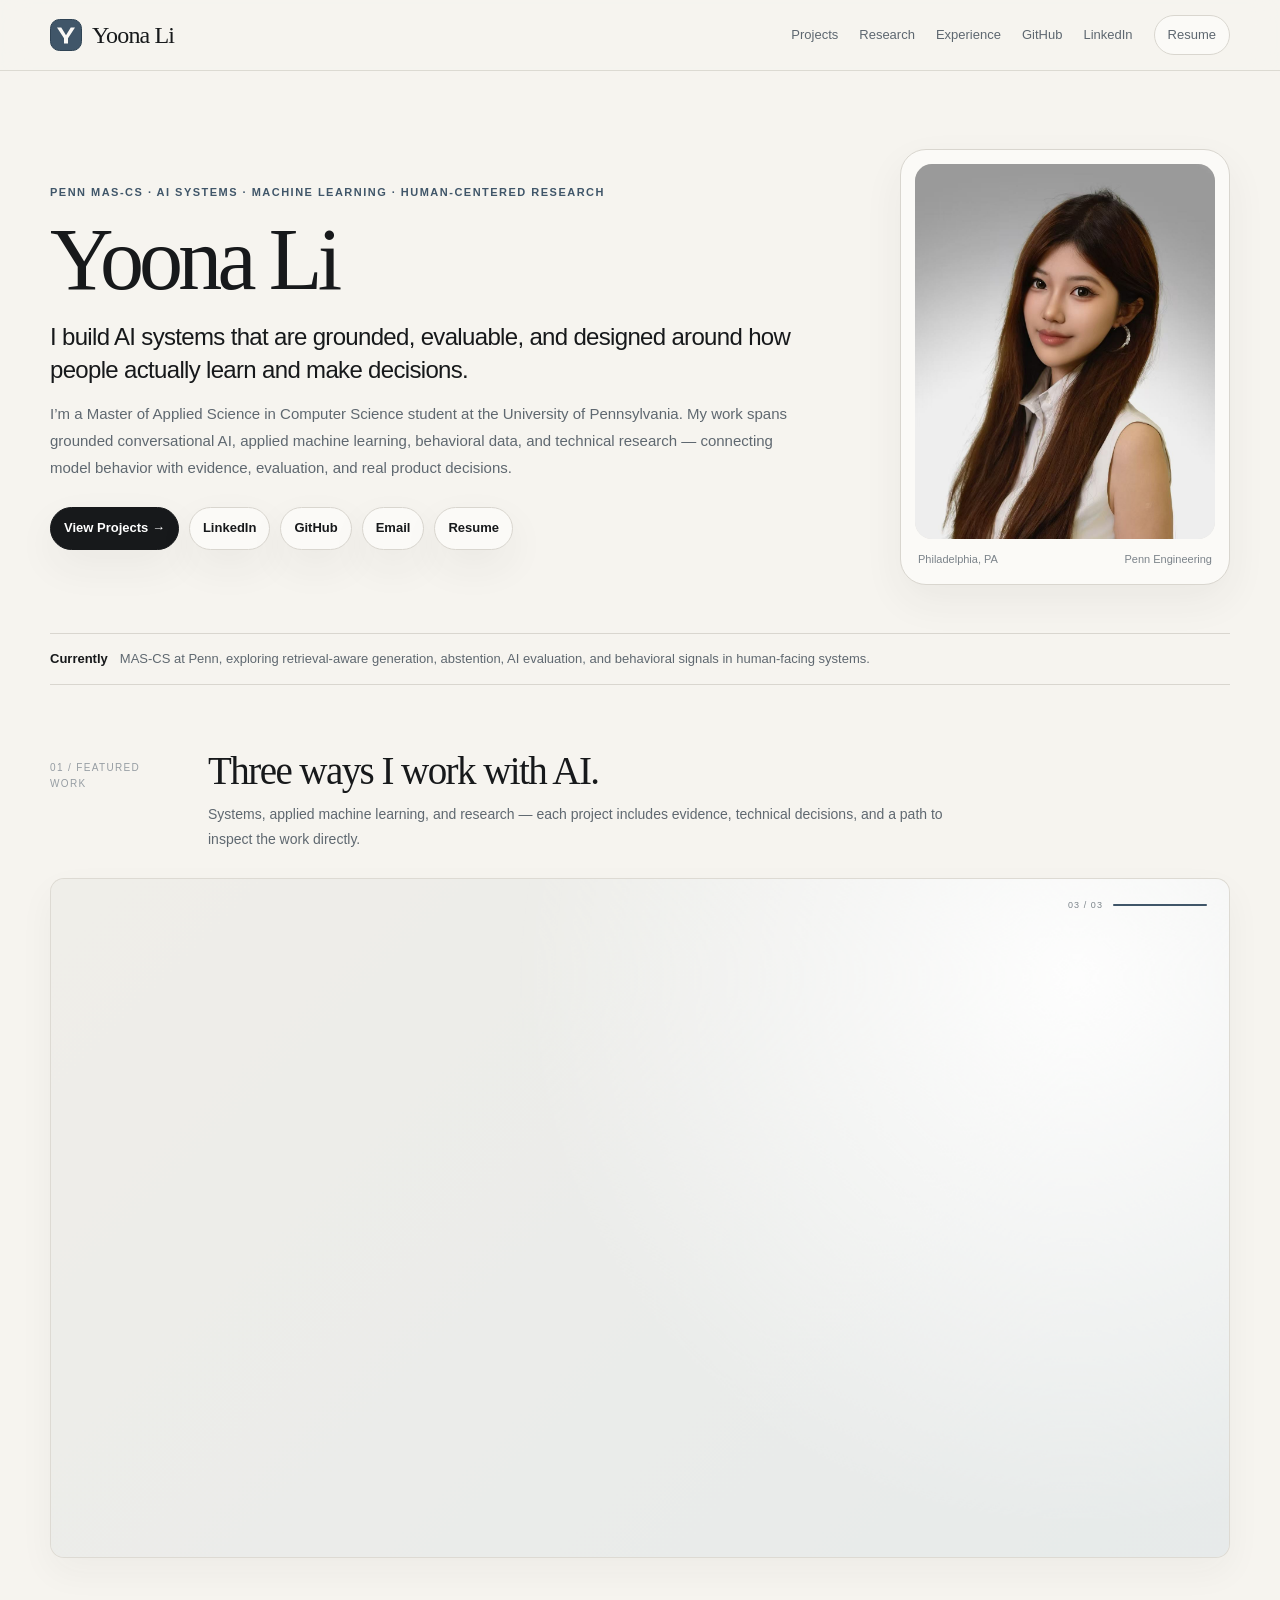
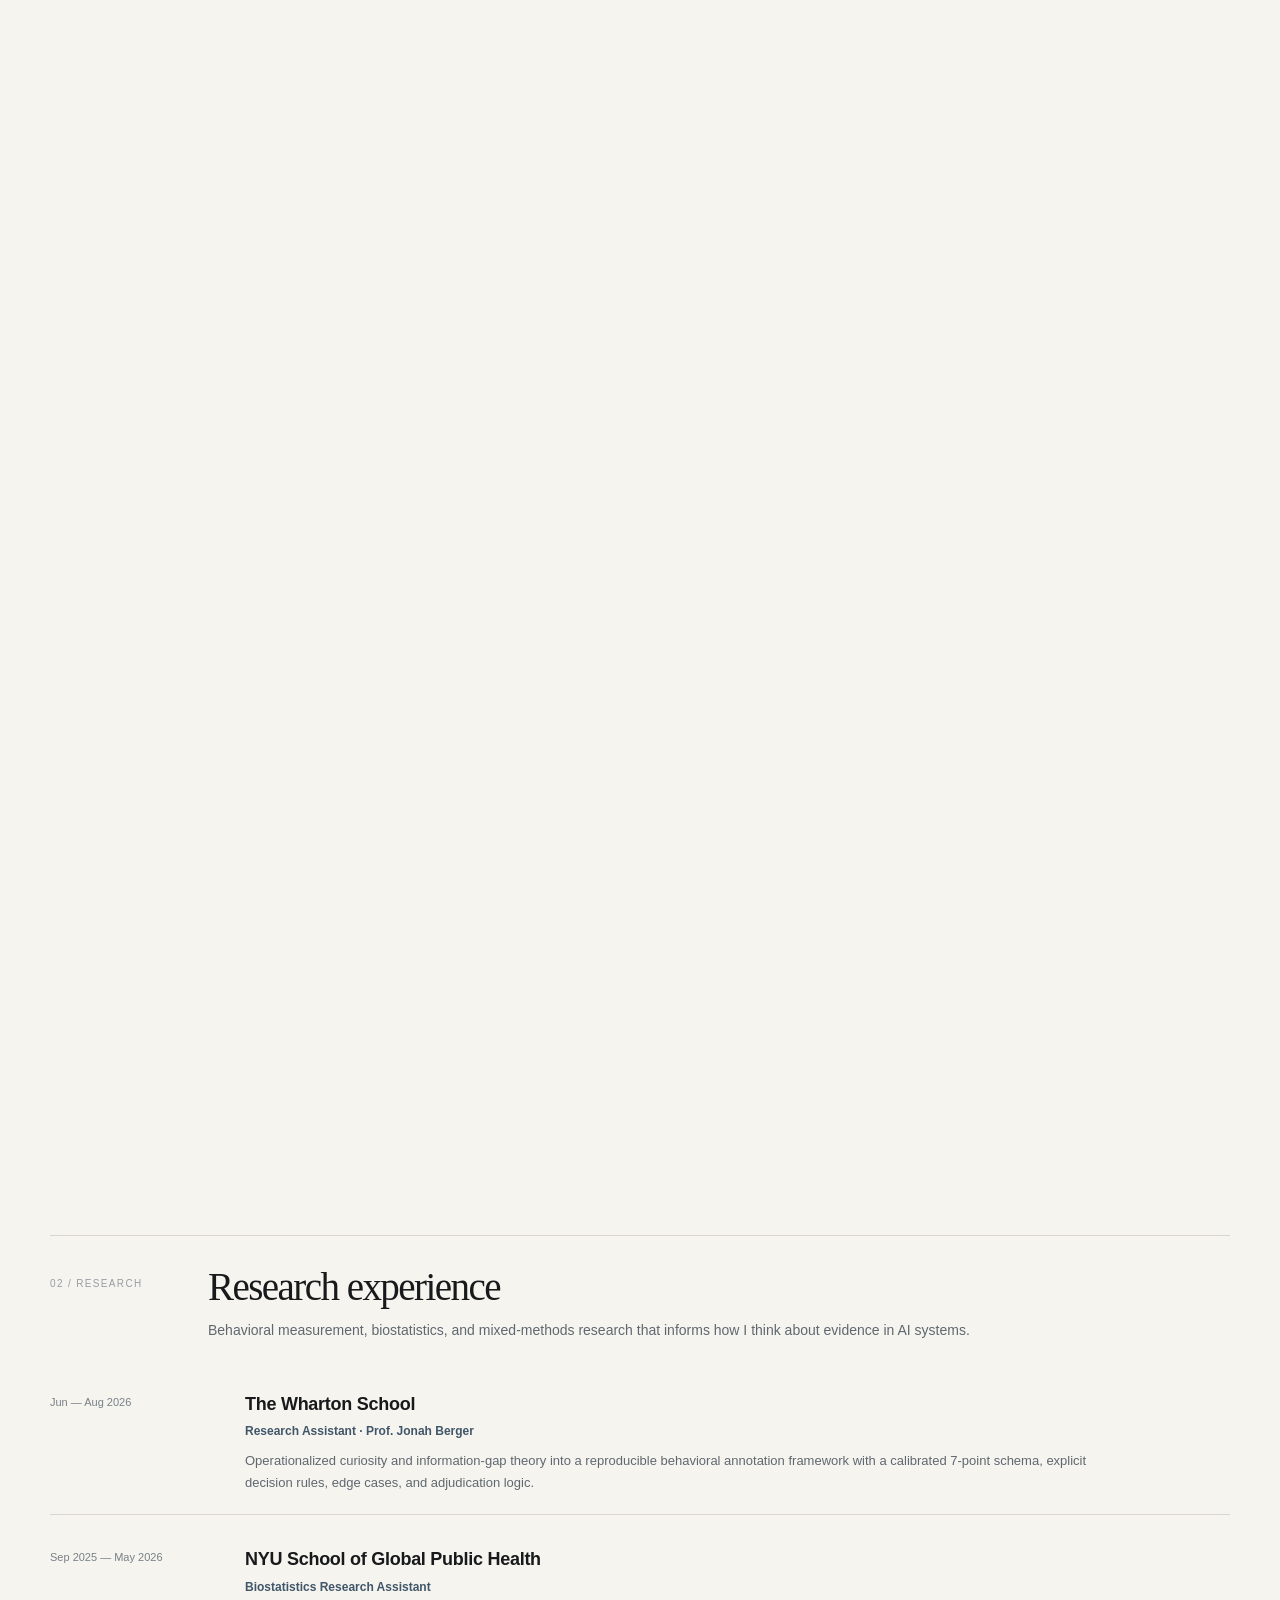
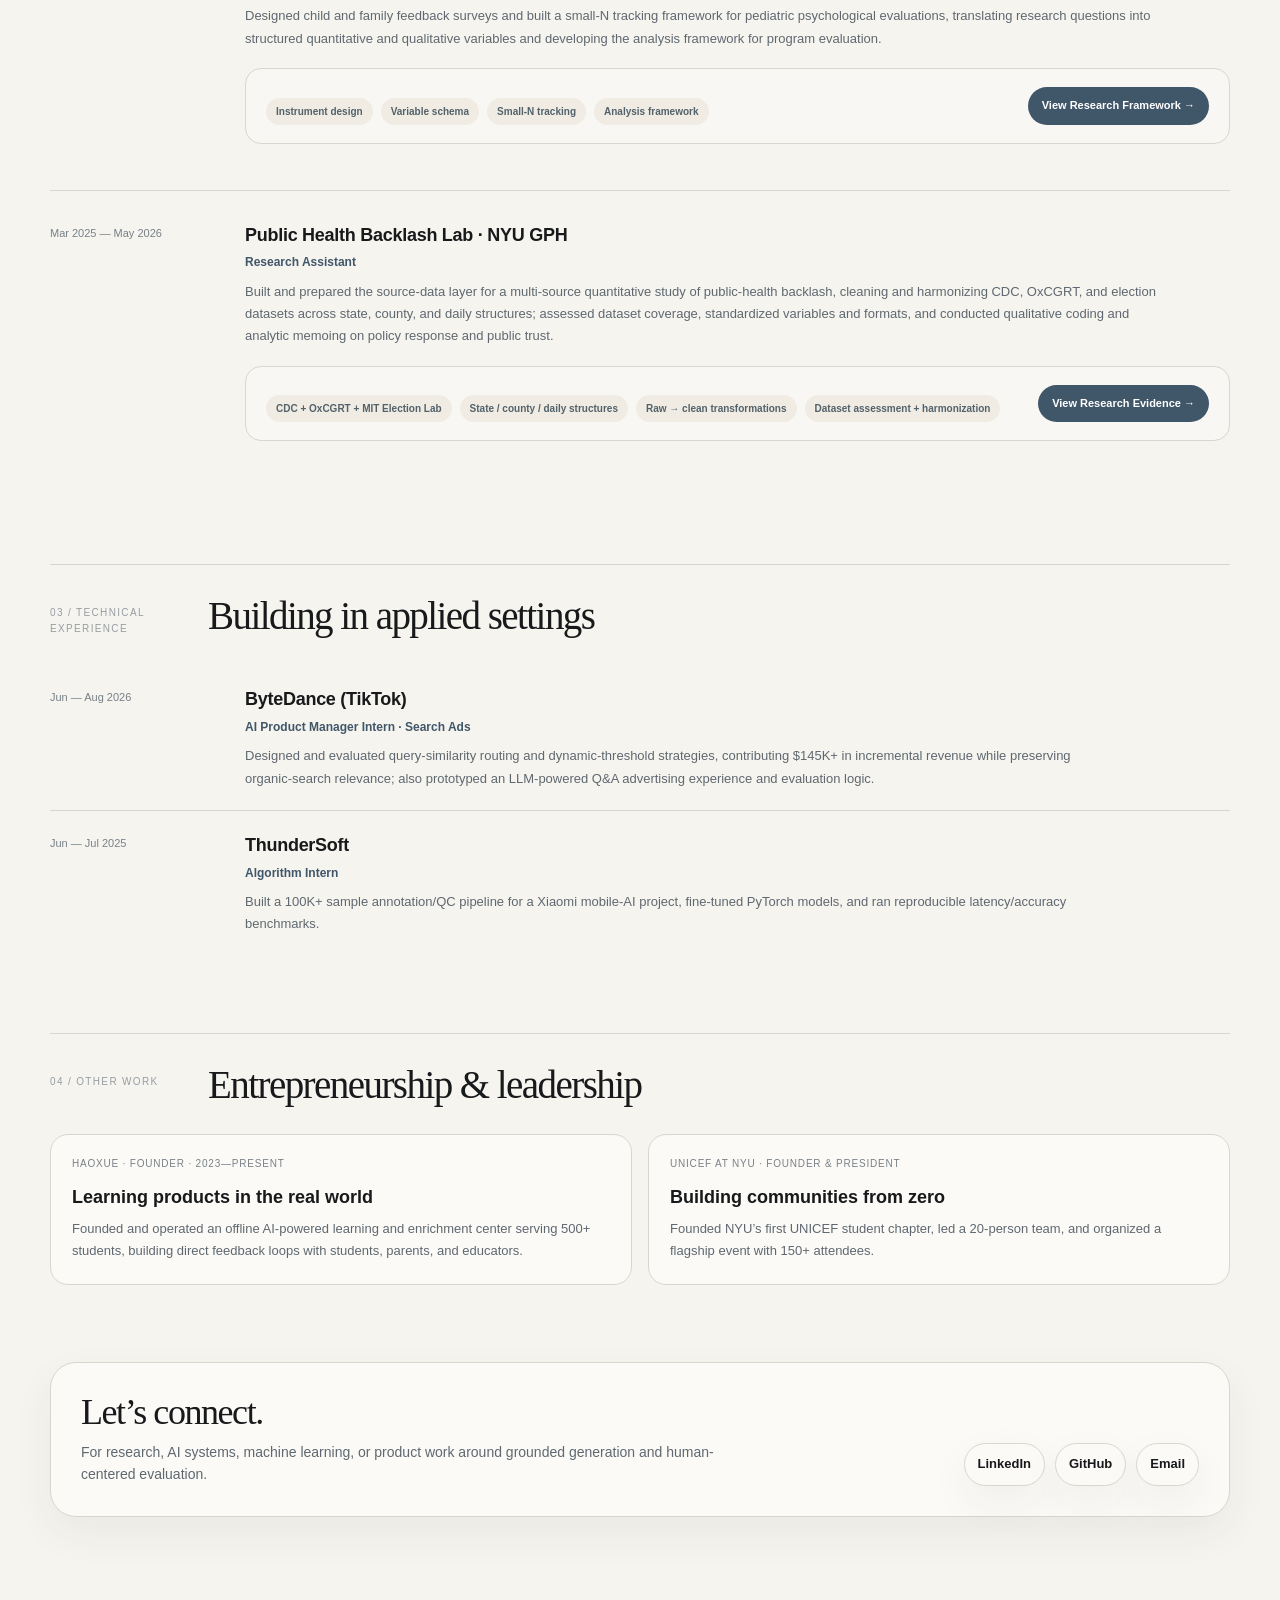
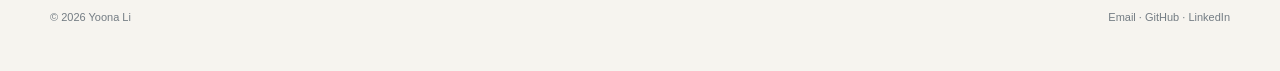
==== commit 9c9df48e: "Add progressive research evidence pages" ====
--- a/index.html
+++ b/index.html
@@ -20,61 +20,14 @@
 @media(max-width:900px){.hero{grid-template-columns:1fr;gap:30px;padding-top:52px}.portrait-card{max-width:330px}.feature-card.hero-project{grid-template-columns:1fr;min-height:0}.hero-project .project-visual,.hero-project .project-content{grid-column:1;grid-row:auto}.hero-project .project-visual{height:auto;min-height:0;aspect-ratio:16/9}.two-cards,.other-grid,.detail-grid,.arch-grid{grid-template-columns:1fr}.section-head{grid-template-columns:1fr;gap:5px}.row{grid-template-columns:1fr;gap:7px}.contact{grid-template-columns:1fr}.contact-actions{justify-content:flex-start}}
 @media(max-width:650px){.wrap{width:min(var(--max),calc(100% - 26px))}.navlinks{gap:12px}.brand{font-size:19px;white-space:nowrap}.brand-mark{width:29px;height:29px}.hero-title{font-size:20px}.current-strip{display:block}.current-strip strong{display:block;margin-bottom:4px}.two-cards{grid-template-columns:1fr}.feature-card .project-content{padding:28px 24px 30px}.feature-copy{padding:23px}.navlinks .nav-optional{display:none}}
 
-/* Research evidence system — intentionally document-led, not project-card-led */
+/* Research summaries — detailed evidence lives on dedicated routes */
 #research .row--evidence{padding-block:30px 46px}
-#research .row--evidence>div:last-child,.research-artifact,.research-artifact__body,.evidence-section{min-width:0}
+#research .row--evidence>div:last-child{min-width:0}
 #research .research-intro{max-width:920px}
-.research-artifact{margin-top:24px;border:1px solid var(--line);border-radius:18px;background:rgba(251,250,247,.68);overflow:hidden}
-.research-artifact__mast{padding:22px 24px;border-bottom:1px solid var(--line);background:linear-gradient(135deg,rgba(230,235,238,.62),rgba(240,236,228,.34))}
-.research-artifact__mast h4{margin:5px 0 6px;font-family:Georgia,"Times New Roman",serif;font-size:24px;font-weight:500;letter-spacing:-.025em;color:#273139}
-.research-artifact__mast p{max-width:760px;margin:0!important;font-size:12px!important;line-height:1.65!important}
-.research-label{display:inline-flex;align-items:center;gap:7px;color:var(--accent);font-size:9px;font-weight:800;letter-spacing:.1em;text-transform:uppercase}
-.research-label:before{content:"";width:18px;height:1px;background:currentColor}
-.research-artifact__body{display:grid;gap:0}
-.evidence-section{padding:25px 24px;border-top:1px solid var(--line);scroll-margin-top:88px}
-.evidence-section:first-child{border-top:0}
-.evidence-section__head{display:grid;grid-template-columns:150px minmax(0,1fr);gap:20px;margin-bottom:16px}
-.evidence-section__index{color:#8a9297;font-size:9px;font-weight:800;letter-spacing:.09em;text-transform:uppercase;padding-top:4px}
-.evidence-section h5{margin:0 0 4px;font-size:17px;line-height:1.3;color:#273139}
-.evidence-section__head p{margin:0!important;max-width:720px;font-size:11px!important;line-height:1.6!important}
-.source-grid{display:grid;grid-template-columns:repeat(3,minmax(0,1fr));gap:10px}
-.source-sheet{padding:15px;border:1px solid var(--line);border-radius:12px;background:var(--panel)}
-.source-sheet__top{display:flex;justify-content:space-between;align-items:baseline;gap:10px;margin-bottom:11px}
-.source-sheet h6{margin:0;font-size:13px;color:#273139}
-.source-sheet a{color:var(--accent);font-size:9px;font-weight:800}
-.source-sheet dl{display:grid;grid-template-columns:78px 1fr;gap:6px 8px;margin:0}
-.source-sheet dt{color:#92999e;font-size:9px}.source-sheet dd{margin:0;color:#4e5961;font-size:11px;line-height:1.45;overflow-wrap:anywhere}
-.transform-list{display:grid;gap:9px}
-.transform-row{display:grid;grid-template-columns:150px minmax(120px,1fr) 34px minmax(120px,1fr) minmax(210px,1.4fr);align-items:center;gap:10px;padding:12px 14px;border:1px solid var(--line);border-radius:11px;background:var(--panel)}
-.transform-row strong{font-size:11px}.shape{font-family:ui-monospace,SFMono-Regular,Menlo,monospace;font-size:11px;color:#394852}.transform-arrow{text-align:center;color:var(--accent);font-size:17px}.transform-note{color:var(--muted);font-size:10px;line-height:1.5}
-.table-scroll{width:100%;max-width:100%;min-width:0;overflow-x:auto;border:1px solid var(--line);border-radius:11px;background:var(--panel);-webkit-overflow-scrolling:touch}
-.evidence-table{width:100%;min-width:760px;border-collapse:collapse;font-size:11px;line-height:1.45}
-.evidence-table caption{position:absolute;width:1px;height:1px;padding:0;margin:-1px;overflow:hidden;clip:rect(0,0,0,0);white-space:nowrap;border:0}
-.evidence-table th{padding:9px 10px;background:#edeae3;color:#44525b;text-align:left;font-size:8px;letter-spacing:.065em;text-transform:uppercase;white-space:nowrap}
-.evidence-table td{padding:8px 10px;border-top:1px solid #e5e1d9;color:#59636a;vertical-align:top;white-space:nowrap}
-.evidence-table td.wrap-cell{white-space:normal;min-width:180px}
-.evidence-table tbody tr:nth-child(even){background:rgba(240,236,228,.32)}
-.schema-stack{display:grid;min-width:0;gap:9px}
-.schema-panel{min-width:0;border:1px solid var(--line);border-radius:11px;background:var(--panel);overflow:hidden}
-.schema-panel summary{display:flex;align-items:center;justify-content:space-between;gap:18px;padding:12px 14px;cursor:pointer;color:#34434c;font-size:11px;font-weight:800;list-style:none}
-.schema-panel summary::-webkit-details-marker{display:none}.schema-panel summary:after{content:"+";font-size:16px;font-weight:400;color:var(--accent)}.schema-panel[open] summary:after{content:"−"}
-.schema-panel[open] summary{border-bottom:1px solid var(--line)}
-.preview-stack{display:grid;min-width:0;gap:14px}.preview-block{min-width:0}.preview-block h6{margin:0 0 7px;font-size:11px;color:#3d4a52}.preview-block h6 span{color:#8d959a;font-weight:500}
-.assessment-grid{display:grid;grid-template-columns:repeat(3,minmax(0,1fr));gap:10px}
-.assessment-excerpt{padding:15px;border:1px solid var(--line);border-radius:11px;background:var(--panel)}
-.assessment-excerpt h6{margin:0 0 9px;font-size:12px;color:#33414a}.assessment-excerpt ul{margin:0;padding-left:15px;color:var(--muted)}.assessment-excerpt li{margin:5px 0;font-size:11px;line-height:1.5}
-.sanitization-note{margin-top:11px!important;padding-left:11px;border-left:2px solid #c8d2d8;color:#7c858b!important;font-size:9px!important;line-height:1.55!important}
-.instrument-grid{display:grid;grid-template-columns:repeat(3,minmax(0,1fr));gap:10px}
-.instrument-sheet{padding:15px;border:1px solid var(--line);border-radius:11px;background:var(--panel)}
-.instrument-sheet h6{margin:0 0 10px;font-size:13px;color:#33414a}.instrument-sheet dl{margin:0}.instrument-sheet dt{margin-top:9px;color:#92999e;font-size:8px;font-weight:800;letter-spacing:.06em;text-transform:uppercase}.instrument-sheet dd{margin:2px 0 0;color:#59636a;font-size:11px;line-height:1.5}
-.tracking-flow{display:grid;grid-template-columns:repeat(5,minmax(0,1fr));gap:8px;margin-bottom:12px}
-.tracking-step{position:relative;padding:13px 12px;border:1px solid var(--line);border-radius:10px;background:var(--panel);min-height:88px}
-.tracking-step:not(:last-child):after{content:"→";position:absolute;right:-13px;top:31px;z-index:2;color:var(--accent);font-size:15px}
-.tracking-step span{display:block;color:#92999e;font-size:8px;font-weight:800;letter-spacing:.06em;text-transform:uppercase}.tracking-step strong{display:block;margin-top:5px;color:#40505a;font-size:10px;line-height:1.45}
-.analysis-matrix{display:grid;grid-template-columns:repeat(3,minmax(0,1fr));border:1px solid var(--line);border-radius:11px;overflow:hidden;background:var(--panel)}
-.analysis-cell{padding:14px;border-right:1px solid var(--line);border-bottom:1px solid var(--line)}.analysis-cell:nth-child(3n){border-right:0}.analysis-cell:nth-last-child(-n+3){border-bottom:0}.analysis-cell h6{margin:0 0 5px;font-size:11px;color:#33414a}.analysis-cell p{margin:0!important;font-size:11px!important;line-height:1.52!important}
-@media(max-width:900px){.source-grid,.assessment-grid,.instrument-grid{grid-template-columns:1fr}.transform-row{grid-template-columns:125px 1fr 26px 1fr}.transform-note{grid-column:2/-1}.tracking-flow{grid-template-columns:1fr}.tracking-step{min-height:0}.tracking-step:not(:last-child):after{content:"↓";right:auto;left:20px;top:auto;bottom:-17px}.analysis-matrix{grid-template-columns:1fr 1fr}.analysis-cell:nth-child(n){border-right:1px solid var(--line);border-bottom:1px solid var(--line)}.analysis-cell:nth-child(2n){border-right:0}.analysis-cell:nth-last-child(-n+2){border-bottom:0}}
-@media(max-width:650px){#research .row--evidence{padding-block:24px 38px}.research-artifact__mast,.evidence-section{padding:19px 16px}.evidence-section__head{grid-template-columns:1fr;gap:5px}.transform-row{grid-template-columns:1fr 24px 1fr;padding:11px}.transform-row>strong{grid-column:1/-1}.transform-note{grid-column:1/-1}.analysis-matrix{grid-template-columns:1fr}.analysis-cell:nth-child(n){border-right:0;border-bottom:1px solid var(--line)}.analysis-cell:last-child{border-bottom:0}.evidence-table{font-size:9px}.source-sheet dl{grid-template-columns:72px 1fr}}
+.research-summary{display:flex;align-items:flex-end;justify-content:space-between;gap:24px;margin-top:18px;padding:18px 20px;border:1px solid var(--line);border-radius:16px;background:rgba(251,250,247,.7)}
+.research-signals{display:flex;flex-wrap:wrap;gap:8px;margin:0;padding:0;list-style:none}.research-signals li{padding:7px 10px;border-radius:999px;background:var(--panel2);color:#52616a;font-size:10px;font-weight:750;line-height:1.3}
+.research-cta{display:inline-flex;flex:0 0 auto;align-items:center;justify-content:center;padding:10px 14px;border-radius:999px;background:var(--accent);color:#fff;font-size:11px;font-weight:800;white-space:nowrap}
+@media(max-width:650px){#research .row--evidence{padding-block:24px 38px}.research-summary{align-items:stretch;flex-direction:column}.research-cta{align-self:flex-start}}
 
 /* Featured Work cinematic prototype V2 — scoped to #work */
 #work .cinema{position:relative;height:calc(540vh + 220px);margin-top:4px}
@@ -186,78 +139,11 @@
 <section id="research" class="section"><div class="rule"></div><div class="section-head"><div class="sec-no">02 / RESEARCH</div><div><h2>Research experience</h2><p class="section-copy">Behavioral measurement, biostatistics, and mixed-methods research that informs how I think about evidence in AI systems.</p></div></div><div class="list">
 <div class="row"><div class="date">Jun — Aug 2026</div><div><h3>The Wharton School</h3><div class="role">Research Assistant · Prof. Jonah Berger</div><p>Operationalized curiosity and information-gap theory into a reproducible behavioral annotation framework with a calibrated 7-point schema, explicit decision rules, edge cases, and adjudication logic.</p></div></div>
 <div class="row row--evidence"><div class="date">Sep 2025 — May 2026</div><div><h3>NYU School of Global Public Health</h3><div class="role">Biostatistics Research Assistant</div><p class="research-intro">Designed child and family feedback surveys and built a small-N tracking framework for pediatric psychological evaluations, translating research questions into structured quantitative and qualitative variables and developing the analysis framework for program evaluation.</p>
-<article class="research-artifact" aria-labelledby="biostats-artifact-title"><header class="research-artifact__mast"><span class="research-label">Reconstructed from project work</span><h4 id="biostats-artifact-title">What I Built</h4><p>Original working files are not published here. This reconstruction documents the instrument logic, variable structure, tracking schema, and analysis plan without participant data or clinical results.</p></header><div class="research-artifact__body">
-<section class="evidence-section" id="biostats-instruments"><div class="evidence-section__head"><div class="evidence-section__index">01 · Instruments</div><div><h5>Survey / feedback instrument structure</h5><p>Representative architecture showing how service-experience questions were converted into analyzable fields; it does not reproduce confidential questionnaire wording.</p></div></div><div class="instrument-grid">
-<div class="instrument-sheet"><h6>Child</h6><dl><dt>Question domains</dt><dd>Service satisfaction · mental-health understanding · voice in services</dd><dt>Response design</dt><dd>Age-appropriate ordinal choices · yes/no · short open response</dd><dt>Variable types</dt><dd>Ordinal · binary · qualitative text</dd></dl></div>
-<div class="instrument-sheet"><h6>Teen</h6><dl><dt>Question domains</dt><dd>Service satisfaction · understanding · participation and voice</dd><dt>Response design</dt><dd>Ordinal scale · categorical response · optional narrative feedback</dd><dt>Variable types</dt><dd>Ordinal · categorical · qualitative text</dd></dl></div>
-<div class="instrument-sheet"><h6>Caregiver / Family</h6><dl><dt>Question domains</dt><dd>Service experience · perceived understanding · placement-stability context</dd><dt>Response design</dt><dd>Ordinal scale · categorical context · open response</dd><dt>Variable types</dt><dd>Ordinal · categorical · qualitative text</dd></dl></div>
-</div></section>
-<section class="evidence-section" id="biostats-variables"><div class="evidence-section__head"><div class="evidence-section__index">02 · Variables</div><div><h5>Variable framework</h5><p>Inspectable data design linking each construct to a coding approach and evaluation role. No participant values are shown.</p></div></div><div class="table-scroll"><table class="evidence-table"><caption>Biostatistics variable-design framework</caption><thead><tr><th>Variable</th><th>Construct</th><th>Type</th><th>Coding</th><th>Role in evaluation</th></tr></thead><tbody>
-<tr><td>respondent_group</td><td>Respondent perspective</td><td>Categorical</td><td>Child / Teen / Caregiver</td><td class="wrap-cell">Stratify feedback by instrument audience</td></tr>
-<tr><td>evaluation_type</td><td>Evaluation context</td><td>Categorical</td><td>Project-defined categories</td><td class="wrap-cell">Describe service mix and contextualize responses</td></tr>
-<tr><td>satisfaction_item</td><td>Service satisfaction</td><td>Ordinal</td><td>Ordered response scale</td><td class="wrap-cell">Primary feedback outcome</td></tr>
-<tr><td>mh_understanding</td><td>Mental-health understanding</td><td>Ordinal / binary</td><td>Instrument-specific codebook</td><td class="wrap-cell">Learning and communication outcome</td></tr>
-<tr><td>voice_in_services</td><td>Perceived voice</td><td>Ordinal</td><td>Ordered response scale</td><td class="wrap-cell">Experience and participation signal</td></tr>
-<tr><td>placement_stability</td><td>Placement outcome context</td><td>Binary / count</td><td>Operational definition set in plan</td><td class="wrap-cell">Program-level outcome linkage</td></tr>
-<tr><td>length_of_stay</td><td>Service exposure</td><td>Continuous / count</td><td>Elapsed time in defined unit</td><td class="wrap-cell">Covariate and descriptive context</td></tr>
-<tr><td>qualitative_feedback</td><td>Open-ended experience</td><td>Text</td><td>Coded themes for aggregate use</td><td class="wrap-cell">Explain patterns without reducing all feedback to scores</td></tr>
-<tr><td>followup_timepoint</td><td>Repeated measurement</td><td>Ordered categorical</td><td>Project-defined timepoints</td><td class="wrap-cell">Track change while preserving small-N denominators</td></tr>
-</tbody></table></div></section>
-<section class="evidence-section" id="biostats-tracking"><div class="evidence-section__head"><div class="evidence-section__index">03 · Tracking</div><div><h5>Small-N tracking framework</h5><p>The workflow separates stable record structure from analysis-ready outcomes and preserves both quantitative and qualitative evidence.</p></div></div><div class="tracking-flow" aria-label="Small-N tracking process"><div class="tracking-step"><span>01 · Record</span><strong>Pseudonymous study record + evaluation context</strong></div><div class="tracking-step"><span>02 · Structure</span><strong>Respondent, instrument, timepoint, service fields</strong></div><div class="tracking-step"><span>03 · Repeat</span><strong>Long-format observations across defined timepoints</strong></div><div class="tracking-step"><span>04 · Combine</span><strong>Ordinal / categorical responses + coded feedback</strong></div><div class="tracking-step"><span>05 · Evaluate</span><strong>Aggregate program summaries with explicit denominators</strong></div></div><div class="table-scroll"><table class="evidence-table"><caption>Small-N tracking schema</caption><thead><tr><th>Schema field</th><th>Level</th><th>Purpose</th><th>Quality rule</th></tr></thead><tbody>
-<tr><td>study_record_key</td><td>Participant / evaluation</td><td class="wrap-cell">Pseudonymous linkage across observations</td><td class="wrap-cell">No direct identifier in analysis table</td></tr>
-<tr><td>respondent_group</td><td>Observation</td><td>Selects instrument pathway</td><td>Controlled vocabulary</td></tr>
-<tr><td>evaluation_type</td><td>Evaluation</td><td>Defines service context</td><td>Project codebook</td></tr>
-<tr><td>timepoint</td><td>Observation</td><td>Orders repeated feedback</td><td>No implied interval without verification</td></tr>
-<tr><td>item_code / response_code</td><td>Item response</td><td>Stores structured feedback</td><td>Versioned instrument mapping</td></tr>
-<tr><td>qualitative_theme</td><td>Coded feedback</td><td>Retains explanatory evidence</td><td>Aggregate reporting only</td></tr>
-<tr><td>missing_reason</td><td>Item / form</td><td>Separates nonresponse from not applicable</td><td>Never silently recode as zero</td></tr>
-</tbody></table></div></section>
-<section class="evidence-section" id="biostats-analysis"><div class="evidence-section__head"><div class="evidence-section__index">04 · Analysis</div><div><h5>Analysis framework</h5><p>Planned components only. This portfolio artifact makes no claims about results, effects, or clinical outcomes.</p></div></div><div class="analysis-matrix">
-<div class="analysis-cell"><h6>Outcomes</h6><p>Satisfaction, mental-health understanding, service experience, and placement-stability measures.</p></div><div class="analysis-cell"><h6>Covariates / stratifiers</h6><p>Respondent group, evaluation context, timepoint, service exposure, and other prespecified contextual variables.</p></div><div class="analysis-cell"><h6>Descriptive summaries</h6><p>Counts, valid denominators, distributions, medians or proportions, and item-level missingness.</p></div><div class="analysis-cell"><h6>Reliability / consistency</h6><p>Item behavior and internal consistency only when scale structure and sample size make the estimate appropriate.</p></div><div class="analysis-cell"><h6>Missing data</h6><p>Review patterns and reasons, report analysis-specific denominators, and avoid unexamined imputation.</p></div><div class="analysis-cell"><h6>Small-N interpretation</h6><p>Emphasize uncertainty and effect size, suppress unstable cells, and avoid overinterpreting subgroup estimates.</p></div>
-</div></section></div></article></div></div>
+<div class="research-summary"><ul class="research-signals" aria-label="Biostatistics technical signals"><li>Instrument design</li><li>Variable schema</li><li>Small-N tracking</li><li>Analysis framework</li></ul><a class="research-cta" href="research/biostatistics/index.html">View Research Framework →</a></div>
+</div></div>
 <div class="row row--evidence"><div class="date">Mar 2025 — May 2026</div><div><h3>Public Health Backlash Lab · NYU GPH</h3><div class="role">Research Assistant</div><p class="research-intro">Built and prepared the source-data layer for a multi-source quantitative study of public-health backlash, cleaning and harmonizing CDC, OxCGRT, and election datasets across state, county, and daily structures; assessed dataset coverage, standardized variables and formats, and conducted qualitative coding and analytic memoing on policy response and public trust.</p>
-<article class="research-artifact" aria-labelledby="backlash-artifact-title"><header class="research-artifact__mast"><span class="research-label">Verified dataset evidence</span><h4 id="backlash-artifact-title">Multi-Source Research Data Build</h4><p>Public-source schemas, real aggregate rows, verified file shapes, and sanitized intake-assessment content show the data-engineering layer behind the study.</p></header><div class="research-artifact__body">
-<section class="evidence-section" id="backlash-sources"><div class="evidence-section__head"><div class="evidence-section__index">01 · Sources</div><div><h5>Source datasets</h5><p>Each source arrived at a different unit of analysis and required explicit alignment before cross-state, over-time work.</p></div></div><div class="source-grid">
-<div class="source-sheet"><div class="source-sheet__top"><h6>CDC Mask Mandates</h6><a href="https://data.cdc.gov/d/62d6-pm5i" target="_blank" rel="noopener">Source ↗</a></div><dl><dt>Geography</dt><dd>U.S. county; state + county FIPS</dd><dt>Time</dt><dd>Daily · Apr 10, 2020–Aug 15, 2021</dd><dt>Raw shape</dt><dd>1,593,869 × 10</dd><dt>Fields</dt><dd>date, order_code, Face_Masks_Required_in_Public, FIPS_State, FIPS_County</dd></dl></div>
-<div class="source-sheet"><div class="source-sheet__top"><h6>Oxford OxCGRT</h6><a href="https://github.com/OxCGRT/covid-policy-dataset" target="_blank" rel="noopener">Source ↗</a></div><dl><dt>Geography</dt><dd>U.S. national + state</dd><dt>Time</dt><dd>Daily · 2020–2022 in project extract</dd><dt>Raw shape</dt><dd>58,088 × 128</dd><dt>Fields</dt><dd>RegionCode, Date, policy indicators, StringencyIndex_SimpleAverage, cases, deaths</dd></dl></div>
-<div class="source-sheet"><div class="source-sheet__top"><h6>MIT Election Lab</h6><a href="https://electionlab.mit.edu/data" target="_blank" rel="noopener">Source ↗</a></div><dl><dt>Geography</dt><dd>State and county election returns</dd><dt>Time</dt><dd>Election-year observations</dd><dt>Raw shape</dt><dd>4,287 × 15 state presidential; 94,151 × 12 county presidential</dd><dt>Fields</dt><dd>year, state_fips, candidate, party_simplified, candidate_votes, total_votes</dd></dl></div>
-</div></section>
-<section class="evidence-section" id="backlash-transform"><div class="evidence-section__head"><div class="evidence-section__index">02 · Raw → clean</div><div><h5>Verified transformations</h5><p>Counts below come directly from recovered raw and clean project files. Only transformations confirmed from those files are described.</p></div></div><div class="transform-list">
-<div class="transform-row"><strong>OxCGRT</strong><span class="shape">58,088 × 128</span><span class="transform-arrow">→</span><span class="shape">58,088 × 103</span><span class="transform-note">Removed notes fields; normalized column names.</span></div>
-<div class="transform-row"><strong>Presidential · state</strong><span class="shape">4,287 × 15</span><span class="transform-arrow">→</span><span class="shape">892 × 14</span><span class="transform-note">Filtered to 2016 / 2020; retained analysis fields including <code>write_in</code>, <code>candidate_votes</code>, and <code>total_votes</code>.</span></div>
-<div class="transform-row"><strong>Senate · state</strong><span class="shape">3,629 × 19</span><span class="transform-arrow">→</span><span class="shape">577 × 19</span><span class="transform-note">Filtered to 2016 / 2020; standardized field formatting.</span></div>
-<div class="transform-row"><strong>Presidential · county</strong><span class="shape">94,151 × 12</span><span class="transform-arrow">→</span><span class="shape">53,005 × 12</span><span class="transform-note">Filtered to 2016 / 2020 / 2024; standardized field formatting.</span></div>
-</div></section>
-<section class="evidence-section" id="backlash-schema"><div class="evidence-section__head"><div class="evidence-section__index">03 · Schema</div><div><h5>Real schema viewer</h5><p>Expand each source to inspect representative fields, types, meanings, and units of observation.</p></div></div><div class="schema-stack">
-<details class="schema-panel" open><summary>CDC county-day mask mandate schema <span>10 fields</span></summary><div class="table-scroll"><table class="evidence-table"><caption>CDC representative schema</caption><thead><tr><th>Field</th><th>Type</th><th>Meaning</th><th>Source</th><th>Granularity</th></tr></thead><tbody>
-<tr><td>State_Tribe_Territory</td><td>Text</td><td class="wrap-cell">State, tribe, or territory name</td><td>CDC</td><td>County-day</td></tr><tr><td>County_Name</td><td>Text</td><td>County name</td><td>CDC</td><td>County-day</td></tr><tr><td>FIPS_State</td><td>Integer</td><td>State FIPS code</td><td>CDC</td><td>County-day</td></tr><tr><td>FIPS_County</td><td>Integer</td><td>County FIPS code</td><td>CDC</td><td>County-day</td></tr><tr><td>date</td><td>Date</td><td>Observation date</td><td>CDC</td><td>County-day</td></tr><tr><td>order_code</td><td>Integer</td><td>Encoded public-mask order status</td><td>CDC</td><td>County-day</td></tr><tr><td>Face_Masks_Required_in_Public</td><td>Text</td><td>Yes / No / Missing requirement flag</td><td>CDC</td><td>County-day</td></tr><tr><td>Source_of_Action</td><td>Text</td><td>Issuing authority or action source</td><td>CDC</td><td>County-day</td></tr><tr><td>URL</td><td>Text</td><td>Source-action URL</td><td>CDC</td><td>County-day</td></tr><tr><td>Citation</td><td>Text</td><td>Source citation</td><td>CDC</td><td>County-day</td></tr>
-</tbody></table></div></details>
-<details class="schema-panel"><summary>OxCGRT state-day policy schema <span>12 representative fields</span></summary><div class="table-scroll"><table class="evidence-table"><caption>OxCGRT representative schema</caption><thead><tr><th>Field</th><th>Type</th><th>Meaning</th><th>Source</th><th>Granularity</th></tr></thead><tbody>
-<tr><td>RegionName</td><td>Text</td><td>U.S. state name</td><td>OxCGRT</td><td>State-day</td></tr><tr><td>RegionCode</td><td>Text</td><td>Standard region code</td><td>OxCGRT</td><td>State-day</td></tr><tr><td>Jurisdiction</td><td>Text</td><td>National or statewide jurisdiction</td><td>OxCGRT</td><td>Region-day</td></tr><tr><td>Date</td><td>Date</td><td>Policy observation date</td><td>OxCGRT</td><td>Region-day</td></tr><tr><td>C1E_School.closing</td><td>Numeric</td><td>School-closing policy level</td><td>OxCGRT</td><td>Region-day</td></tr><tr><td>C2E_Workplace.closing</td><td>Numeric</td><td>Workplace-closing policy level</td><td>OxCGRT</td><td>Region-day</td></tr><tr><td>C6E_Stay.at.home.requirements</td><td>Numeric</td><td>Stay-at-home policy level</td><td>OxCGRT</td><td>Region-day</td></tr><tr><td>H6E_Facial.Coverings</td><td>Numeric</td><td>Facial-covering policy level</td><td>OxCGRT</td><td>Region-day</td></tr><tr><td>StringencyIndex_SimpleAverage</td><td>Numeric</td><td>Composite policy stringency index</td><td>OxCGRT</td><td>Region-day</td></tr><tr><td>ConfirmedCases</td><td>Numeric</td><td>Reported cumulative cases</td><td>OxCGRT</td><td>Region-day</td></tr><tr><td>ConfirmedDeaths</td><td>Numeric</td><td>Reported cumulative deaths</td><td>OxCGRT</td><td>Region-day</td></tr><tr><td>PopulationVaccinated</td><td>Numeric</td><td>Vaccination measure where available</td><td>OxCGRT</td><td>Region-day</td></tr>
-</tbody></table></div></details>
-<details class="schema-panel"><summary>MIT presidential state schema <span>14 fields</span></summary><div class="table-scroll"><table class="evidence-table"><caption>MIT Election Lab representative schema</caption><thead><tr><th>Field</th><th>Type</th><th>Meaning</th><th>Source</th><th>Granularity</th></tr></thead><tbody>
-<tr><td>year</td><td>Integer</td><td>Election year</td><td>MIT Election Lab</td><td>Candidate-state-election</td></tr><tr><td>state</td><td>Text</td><td>State name</td><td>MIT Election Lab</td><td>Candidate-state-election</td></tr><tr><td>state_po</td><td>Text</td><td>Postal abbreviation</td><td>MIT Election Lab</td><td>Candidate-state-election</td></tr><tr><td>state_fips</td><td>Integer</td><td>State FIPS identifier</td><td>MIT Election Lab</td><td>Candidate-state-election</td></tr><tr><td>state_cen</td><td>Integer</td><td>Census state code</td><td>MIT Election Lab</td><td>Candidate-state-election</td></tr><tr><td>state_ic</td><td>Integer</td><td>ICPSR state code</td><td>MIT Election Lab</td><td>Candidate-state-election</td></tr><tr><td>office</td><td>Text</td><td>Office contested</td><td>MIT Election Lab</td><td>Candidate-state-election</td></tr><tr><td>candidate</td><td>Text</td><td>Candidate name or return category</td><td>MIT Election Lab</td><td>Candidate-state-election</td></tr><tr><td>party_detailed</td><td>Text</td><td>Detailed party label</td><td>MIT Election Lab</td><td>Candidate-state-election</td></tr><tr><td>write_in</td><td>Boolean</td><td>Write-in indicator</td><td>MIT Election Lab</td><td>Candidate-state-election</td></tr><tr><td>candidate_votes</td><td>Integer</td><td>Votes for candidate / category</td><td>MIT Election Lab</td><td>Candidate-state-election</td></tr><tr><td>total_votes</td><td>Integer</td><td>Total votes in state contest</td><td>MIT Election Lab</td><td>Candidate-state-election</td></tr><tr><td>version</td><td>Text</td><td>Dataset version</td><td>MIT Election Lab</td><td>File-level metadata</td></tr><tr><td>party_simplified</td><td>Text</td><td>Harmonized party grouping</td><td>MIT Election Lab</td><td>Candidate-state-election</td></tr>
-</tbody></table></div></details>
-</div></section>
-<section class="evidence-section" id="backlash-preview"><div class="evidence-section__head"><div class="evidence-section__index">04 · Rows</div><div><h5>Real public-data preview</h5><p>Selected rows from redistribution-safe public datasets. Horizontal scroll preserves the dataset-table form on smaller screens.</p></div></div><div class="preview-stack">
-<div class="preview-block"><h6>CDC Mask Mandates <span>· 8 source rows</span></h6><div class="table-scroll"><table class="evidence-table"><caption>Eight real rows from CDC county-day mask mandate data</caption><thead><tr><th>State</th><th>County</th><th>FIPS state</th><th>FIPS county</th><th>Date</th><th>order_code</th><th>Required in public</th></tr></thead><tbody>
-<tr><td>AL</td><td>Autauga County</td><td>1</td><td>1</td><td>4/10/2020</td><td>2</td><td>Missing</td></tr><tr><td>IA</td><td>Monona County</td><td>19</td><td>133</td><td>12/28/2020</td><td>1</td><td>Yes</td></tr><tr><td>NE</td><td>Loup County</td><td>31</td><td>115</td><td>12/29/2020</td><td>2</td><td>No</td></tr><tr><td>TX</td><td>Colorado County</td><td>48</td><td>89</td><td>12/24/2020</td><td>1</td><td>Yes</td></tr><tr><td>CA</td><td>San Diego County</td><td>6</td><td>73</td><td>5/16/2021</td><td>1</td><td>Yes</td></tr><tr><td>MA</td><td>Middlesex County</td><td>25</td><td>17</td><td>2/28/2021</td><td>1</td><td>Yes</td></tr><tr><td>OR</td><td>Linn County</td><td>41</td><td>43</td><td>5/2/2021</td><td>1</td><td>Yes</td></tr><tr><td>VI</td><td>St. Thomas Island</td><td>78</td><td>30</td><td>8/15/2021</td><td>1</td><td>Yes</td></tr>
-</tbody></table></div></div>
-<div class="preview-block"><h6>Oxford OxCGRT <span>· 8 source rows</span></h6><div class="table-scroll"><table class="evidence-table"><caption>Eight real rows from OxCGRT state-day policy data</caption><thead><tr><th>RegionName</th><th>RegionCode</th><th>Jurisdiction</th><th>Date</th><th>School closing</th><th>Stay at home</th><th>Facial coverings</th><th>Stringency index</th></tr></thead><tbody>
-<tr><td>National</td><td>—</td><td>NAT_GOV</td><td>2020-01-01</td><td>0</td><td>0</td><td>0</td><td>0</td></tr><tr><td>Connecticut</td><td>US_CT</td><td>STATE_WIDE</td><td>2021-09-18</td><td>—</td><td>0</td><td>—</td><td>14.82</td></tr><tr><td>Indiana</td><td>US_IN</td><td>STATE_WIDE</td><td>2020-06-05</td><td>3</td><td>1</td><td>0</td><td>53.7</td></tr><tr><td>Massachusetts</td><td>US_MA</td><td>STATE_WIDE</td><td>2022-02-21</td><td>—</td><td>0</td><td>3</td><td>24.08</td></tr><tr><td>New Hampshire</td><td>US_NH</td><td>STATE_WIDE</td><td>2020-11-09</td><td>2</td><td>1</td><td>2</td><td>35.19</td></tr><tr><td>Oklahoma</td><td>US_OK</td><td>STATE_WIDE</td><td>2022-07-28</td><td>1</td><td>1</td><td>1</td><td>26.85</td></tr><tr><td>Utah</td><td>US_UT</td><td>STATE_WIDE</td><td>2021-04-14</td><td>1</td><td>0</td><td>2</td><td>21.3</td></tr><tr><td>Wyoming</td><td>US_WY</td><td>STATE_WIDE</td><td>2022-12-31</td><td>0</td><td>0</td><td>0</td><td>11.11</td></tr>
-</tbody></table></div></div></div></section>
-<section class="evidence-section" id="backlash-assessment"><div class="evidence-section__head"><div class="evidence-section__index">05 · Assessment</div><div><h5>Dataset intake assessment excerpts</h5><p>Strongest non-sensitive content condensed from the working assessments, with people, comments, schedules, and document metadata removed.</p></div></div><div class="assessment-grid">
-<div class="assessment-excerpt"><h6>CDC · integration read</h6><ul><li>County-by-day structure with state and county FIPS identifiers.</li><li>Coverage spans the main mask-mandate period, Apr 2020–Aug 2021.</li><li>Policy flag and order code are usable; descriptive fields are sparse in places.</li><li>State-month or county-month aggregation is needed for joins at lower temporal resolution.</li></ul></div>
-<div class="assessment-excerpt"><h6>OxCGRT · integration read</h6><ul><li>Daily national and subnational policy series with standardized region codes.</li><li>Wide raw schema includes policy indicators, flags, notes, indexes, and epidemiological fields.</li><li>National and statewide jurisdiction variants require deliberate filtering.</li><li>Index and indicator selection must be documented before aggregation or comparison.</li></ul></div>
-<div class="assessment-excerpt"><h6>MIT Election Lab · integration read</h6><ul><li>Candidate-level election returns require aggregation for political-context measures.</li><li>State FIPS and postal identifiers support state-level linkage; county files support finer joins.</li><li>Election observations are periodic, not daily, so temporal carry-forward rules must be explicit.</li><li>Relevant election-year filters reduce unrelated historical records before integration.</li></ul></div>
-</div><p class="sanitization-note">Portfolio-safe excerpt: no collaborator names, email, comments, private links, schedules, or document metadata are included.</p></section>
-<section class="evidence-section" id="backlash-provenance"><div class="evidence-section__head"><div class="evidence-section__index">06 · Provenance</div><div><h5>Dataset provenance and processing</h5><p>A compact audit trail connecting each project file to its source, unit of analysis, and verified clean output.</p></div></div><div class="table-scroll"><table class="evidence-table"><caption>Backlash dataset provenance</caption><thead><tr><th>Dataset</th><th>Source</th><th>Granularity</th><th>Raw shape</th><th>Clean shape</th><th>Processing</th></tr></thead><tbody>
-<tr><td>Mask mandates</td><td>CDC</td><td>County-day</td><td>1,593,869 × 10</td><td>Source extract</td><td class="wrap-cell">Assessed keys, coverage, missing fields, and aggregation requirements</td></tr>
-<tr><td>Policy tracker</td><td>OxCGRT</td><td>Region-day</td><td>58,088 × 128</td><td>58,088 × 103</td><td class="wrap-cell">Removed notes fields; normalized column names</td></tr>
-<tr><td>President · state</td><td>MIT Election Lab</td><td>Candidate-state-election</td><td>4,287 × 15</td><td>892 × 14</td><td class="wrap-cell">Filtered 2016 / 2020; retained harmonized analysis fields</td></tr>
-<tr><td>Senate · state</td><td>MIT Election Lab</td><td>Candidate-state-election</td><td>3,629 × 19</td><td>577 × 19</td><td class="wrap-cell">Filtered 2016 / 2020; standardized field formatting</td></tr>
-<tr><td>President · county</td><td>MIT Election Lab</td><td>Candidate-county-election</td><td>94,151 × 12</td><td>53,005 × 12</td><td class="wrap-cell">Filtered 2016 / 2020 / 2024; standardized field formatting</td></tr>
-</tbody></table></div></section></div></article></div></div>
+<div class="research-summary"><ul class="research-signals" aria-label="Public Health Backlash Lab technical signals"><li>CDC + OxCGRT + MIT Election Lab</li><li>State / county / daily structures</li><li>Raw → clean transformations</li><li>Dataset assessment + harmonization</li></ul><a class="research-cta" href="research/public-health-backlash/index.html">View Research Evidence →</a></div>
+</div></div>
 </div></section>
 <section id="experience" class="section"><div class="rule"></div><div class="section-head"><div class="sec-no">03 / TECHNICAL EXPERIENCE</div><div><h2>Building in applied settings</h2></div></div><div class="list"><div class="row"><div class="date">Jun — Aug 2026</div><div><h3>ByteDance (TikTok)</h3><div class="role">AI Product Manager Intern · Search Ads</div><p>Designed and evaluated query-similarity routing and dynamic-threshold strategies, contributing $145K+ in incremental revenue while preserving organic-search relevance; also prototyped an LLM-powered Q&A advertising experience and evaluation logic.</p></div></div><div class="row"><div class="date">Jun — Jul 2025</div><div><h3>ThunderSoft</h3><div class="role">Algorithm Intern</div><p>Built a 100K+ sample annotation/QC pipeline for a Xiaomi mobile-AI project, fine-tuned PyTorch models, and ran reproducible latency/accuracy benchmarks.</p></div></div></div></section>
 <section class="section"><div class="rule"></div><div class="section-head"><div class="sec-no">04 / OTHER WORK</div><div><h2>Entrepreneurship & leadership</h2></div></div><div class="other-grid"><div class="other-card"><div class="micro">HaoXue · Founder · 2023—Present</div><h3>Learning products in the real world</h3><p>Founded and operated an offline AI-powered learning and enrichment center serving 500+ students, building direct feedback loops with students, parents, and educators.</p></div><div class="other-card"><div class="micro">UNICEF at NYU · Founder & President</div><h3>Building communities from zero</h3><p>Founded NYU’s first UNICEF student chapter, led a 20-person team, and organized a flagship event with 150+ attendees.</p></div></div></section>
